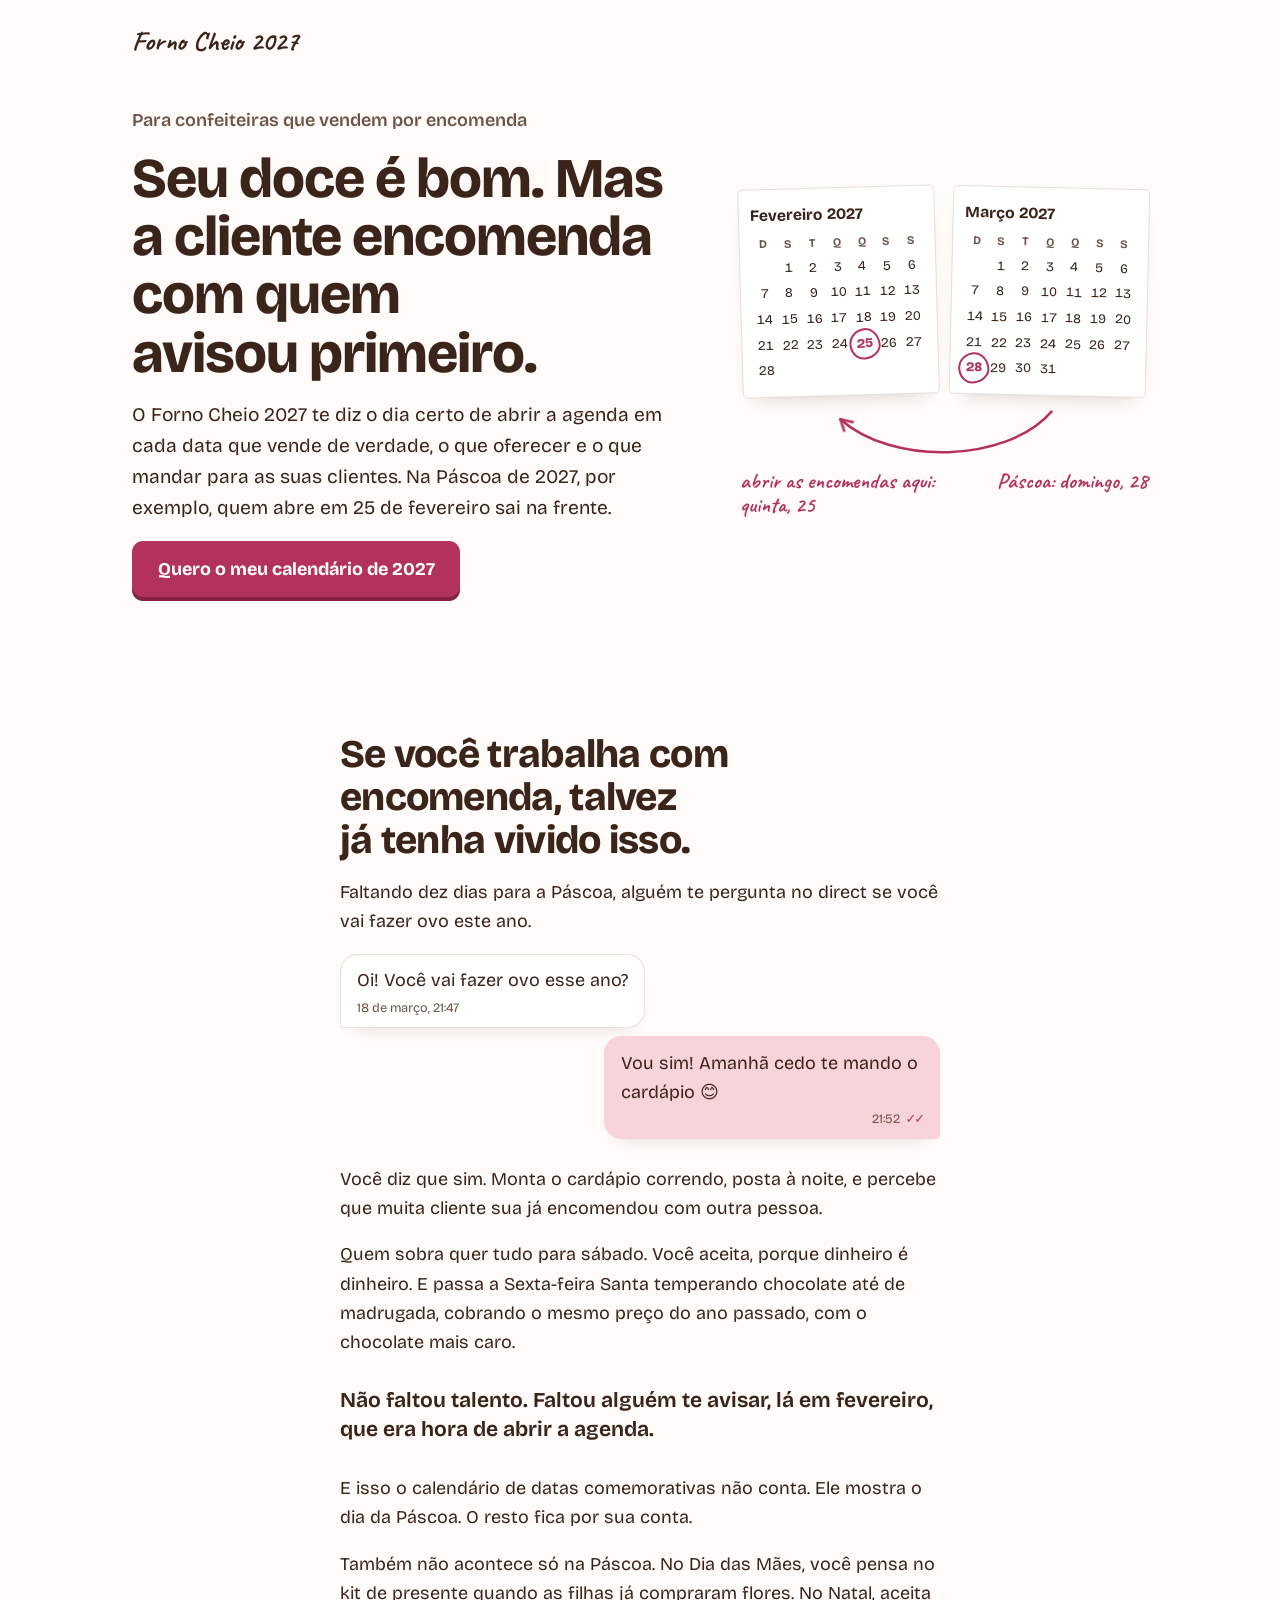
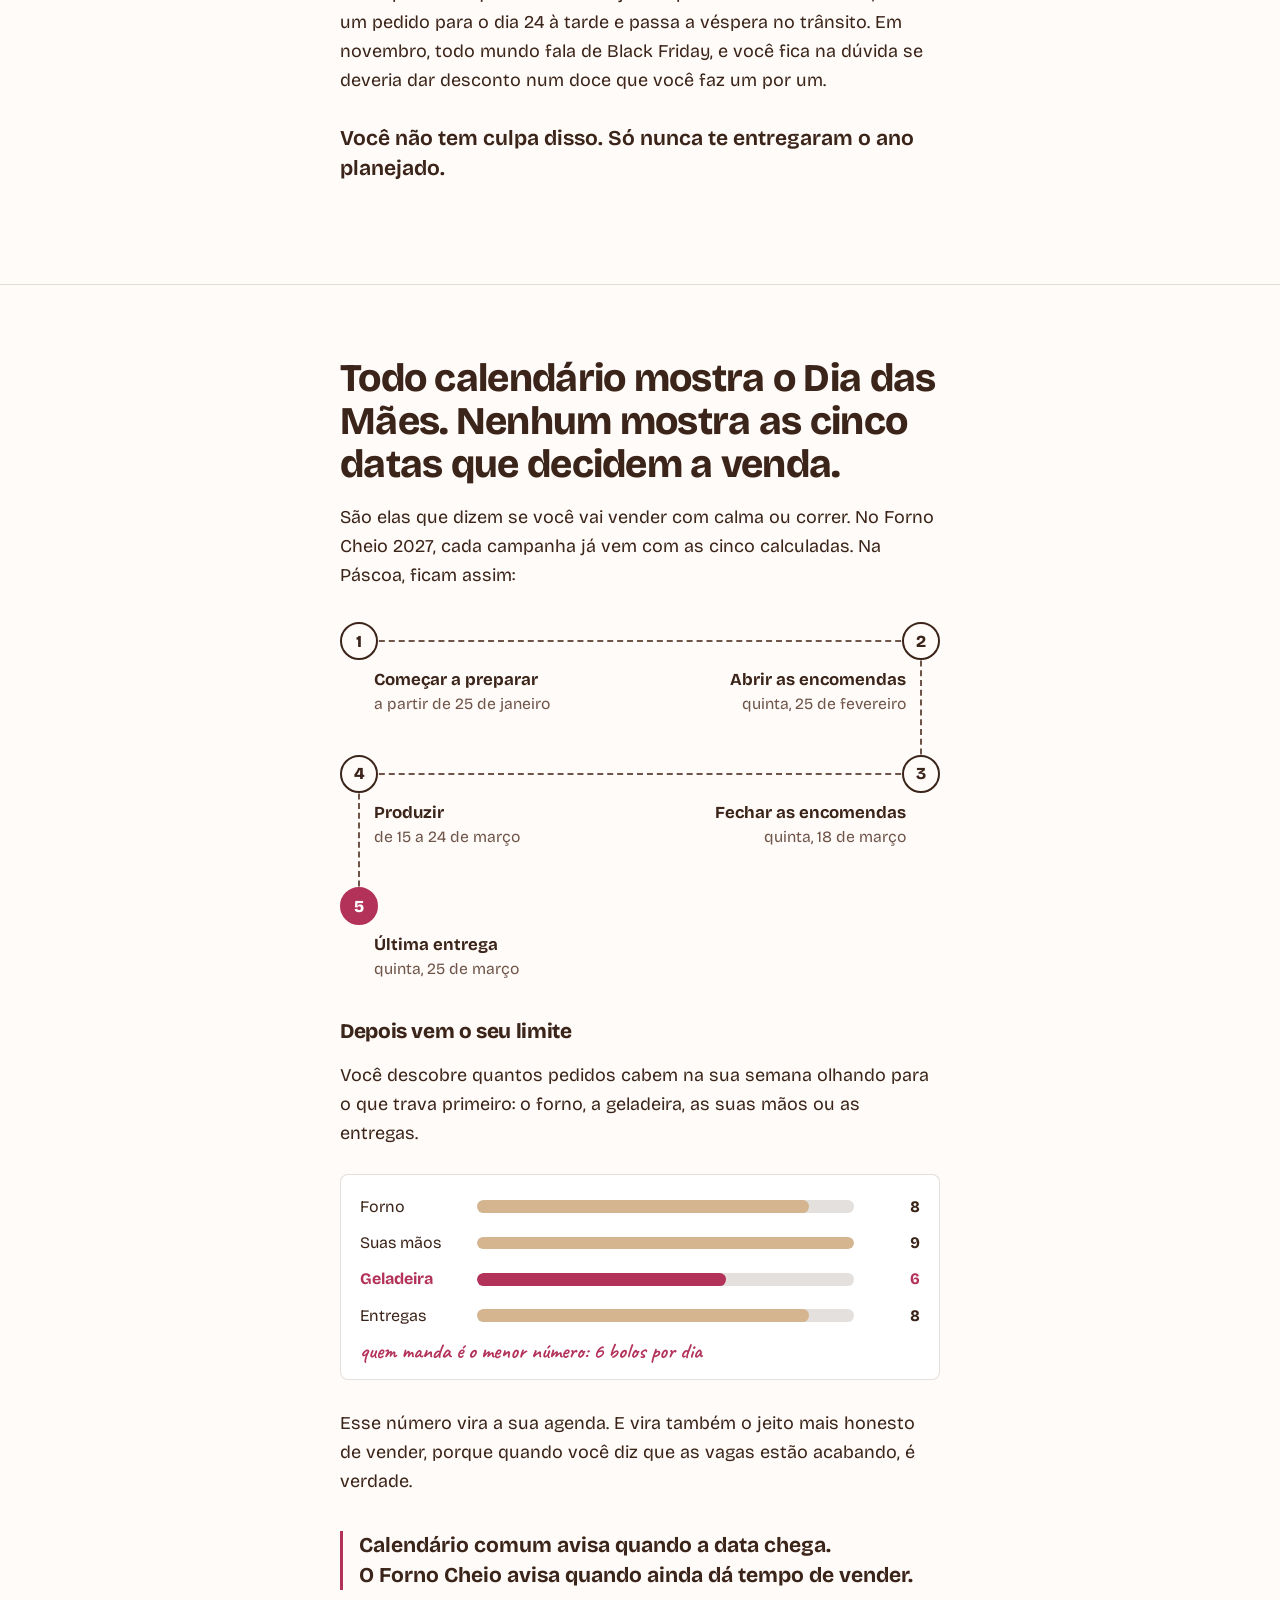
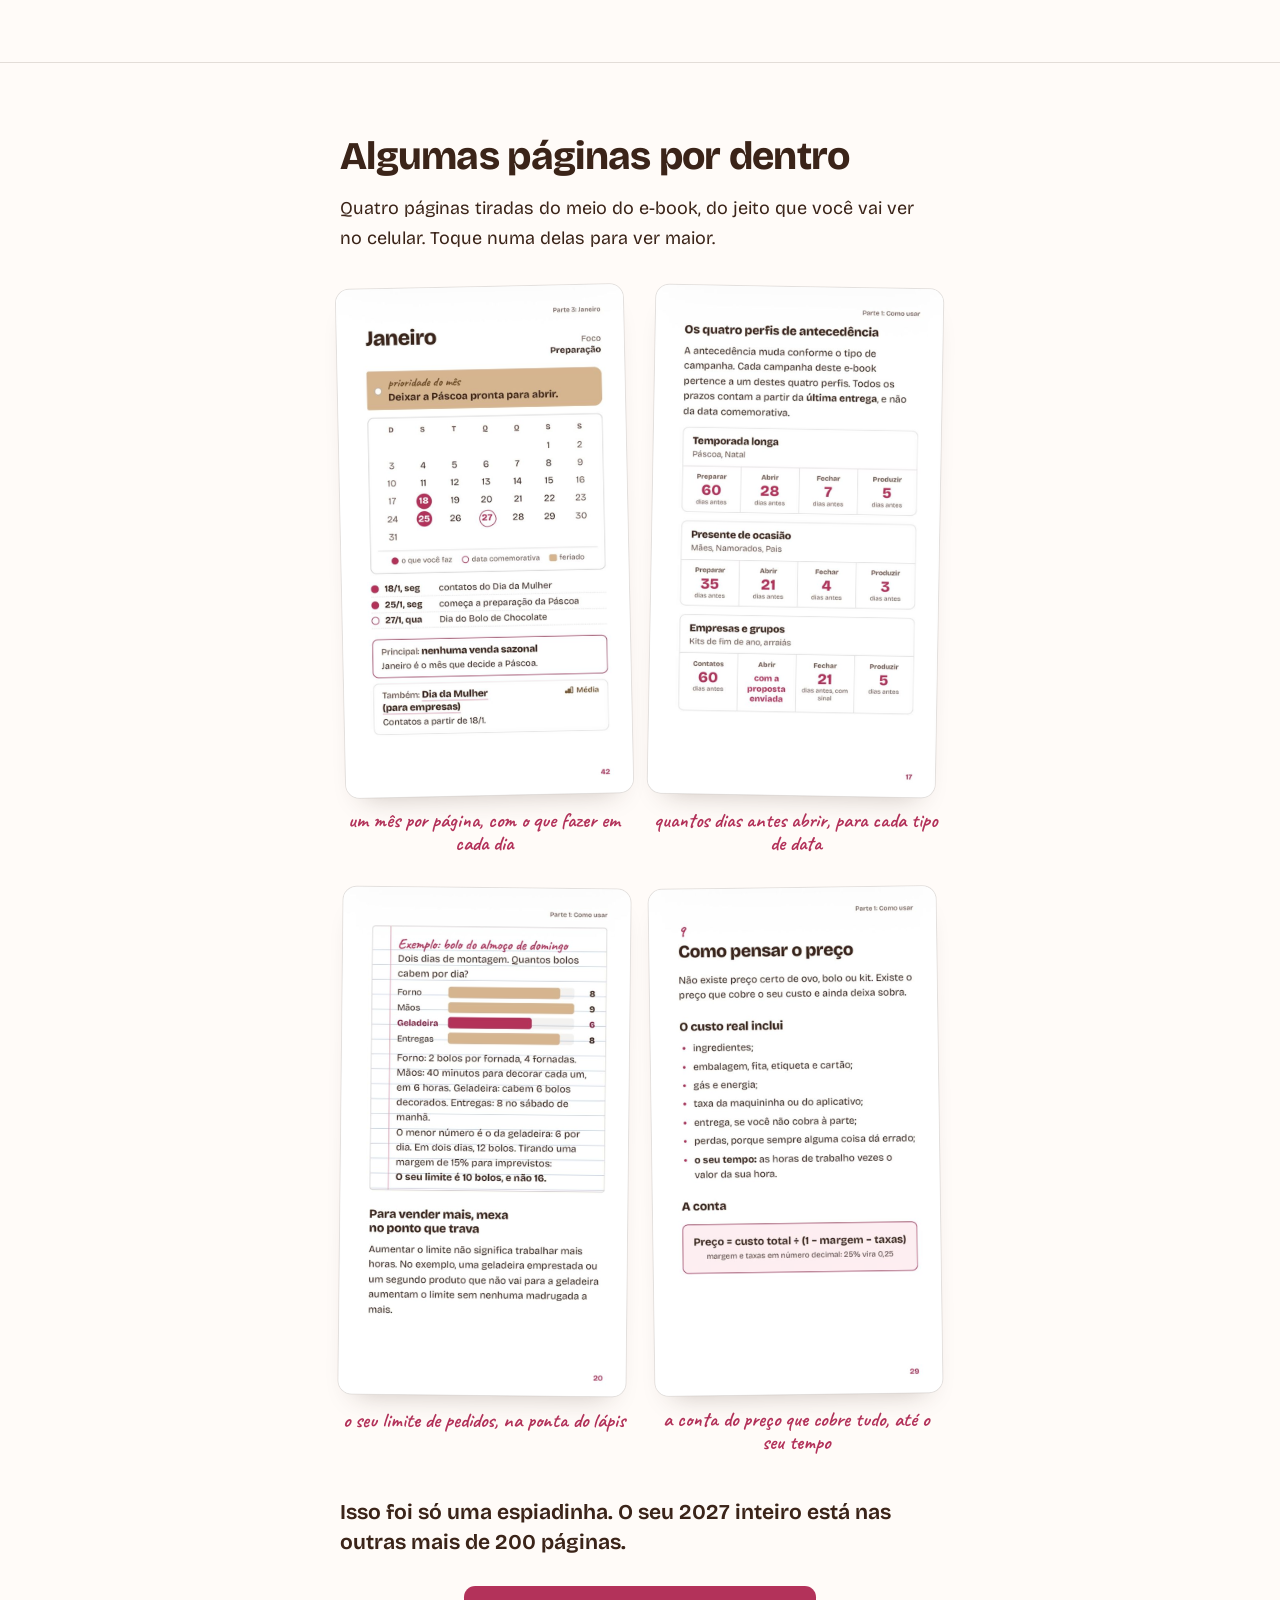
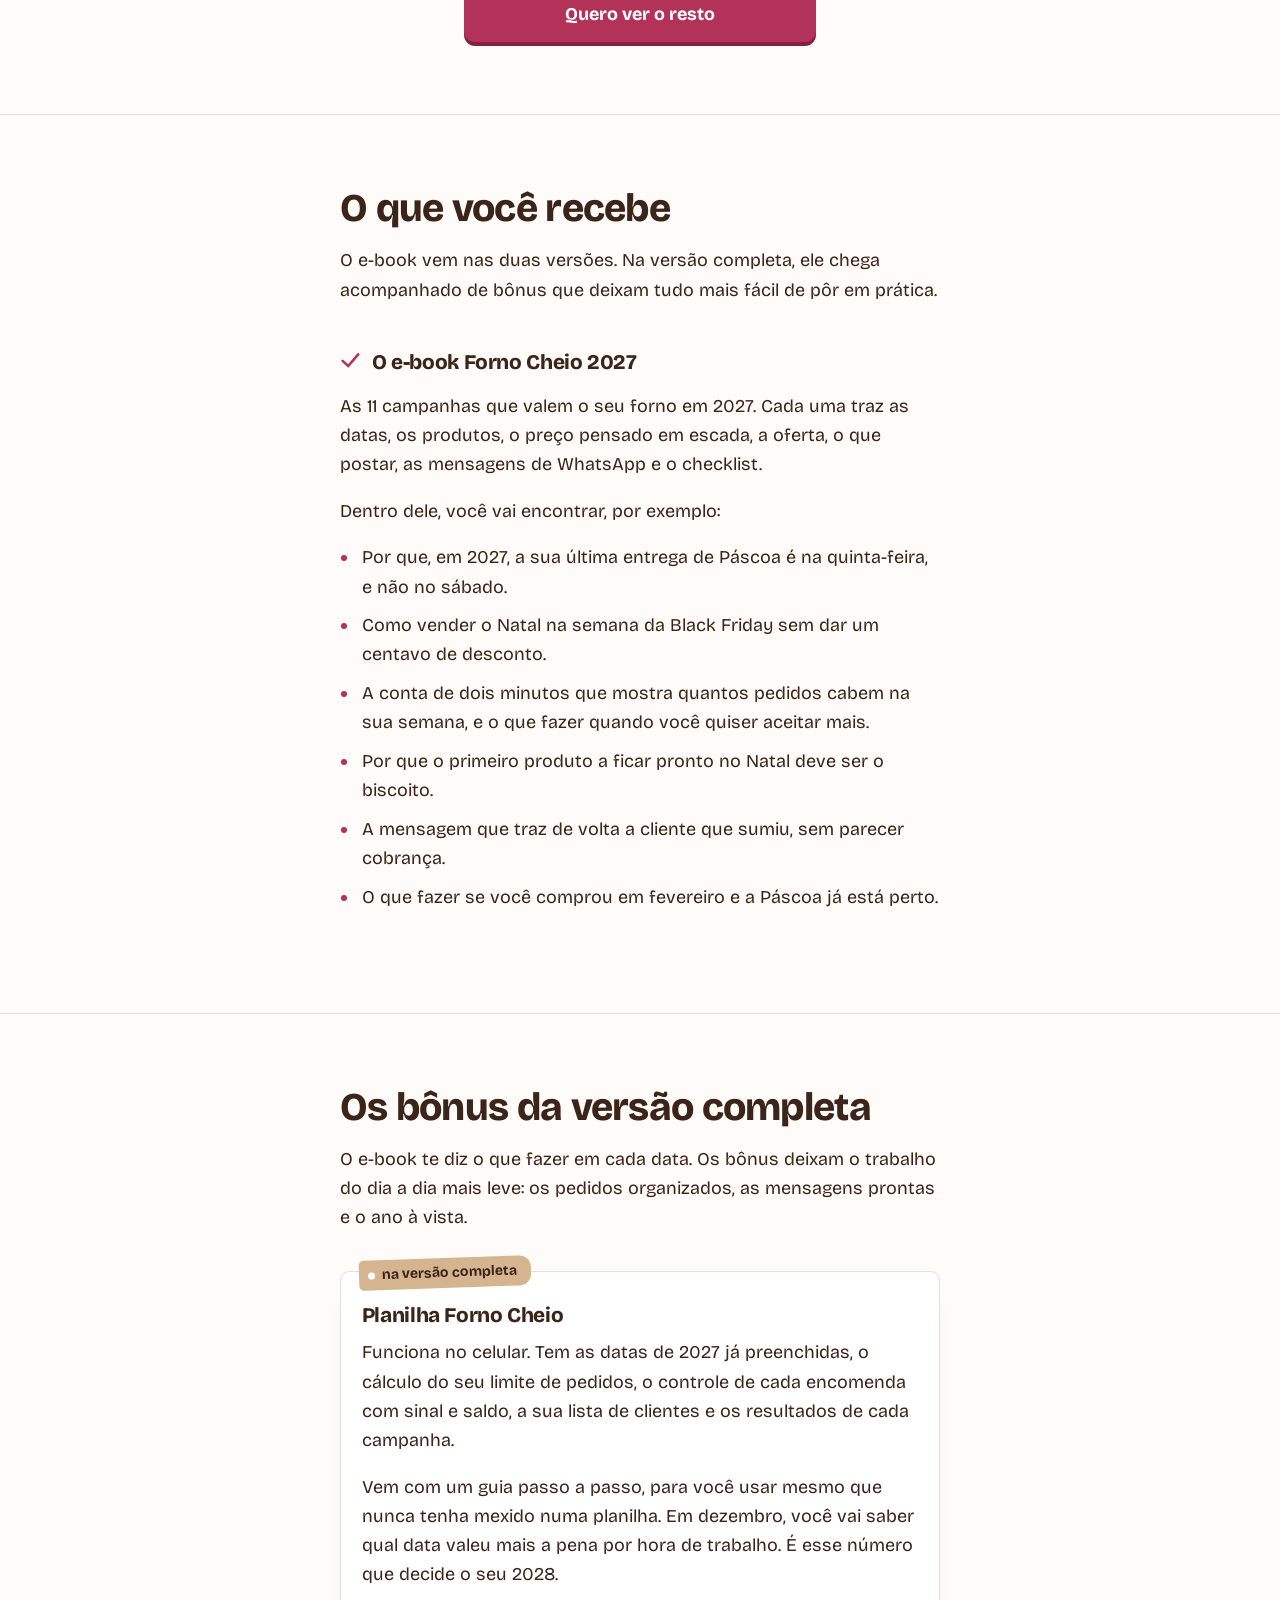
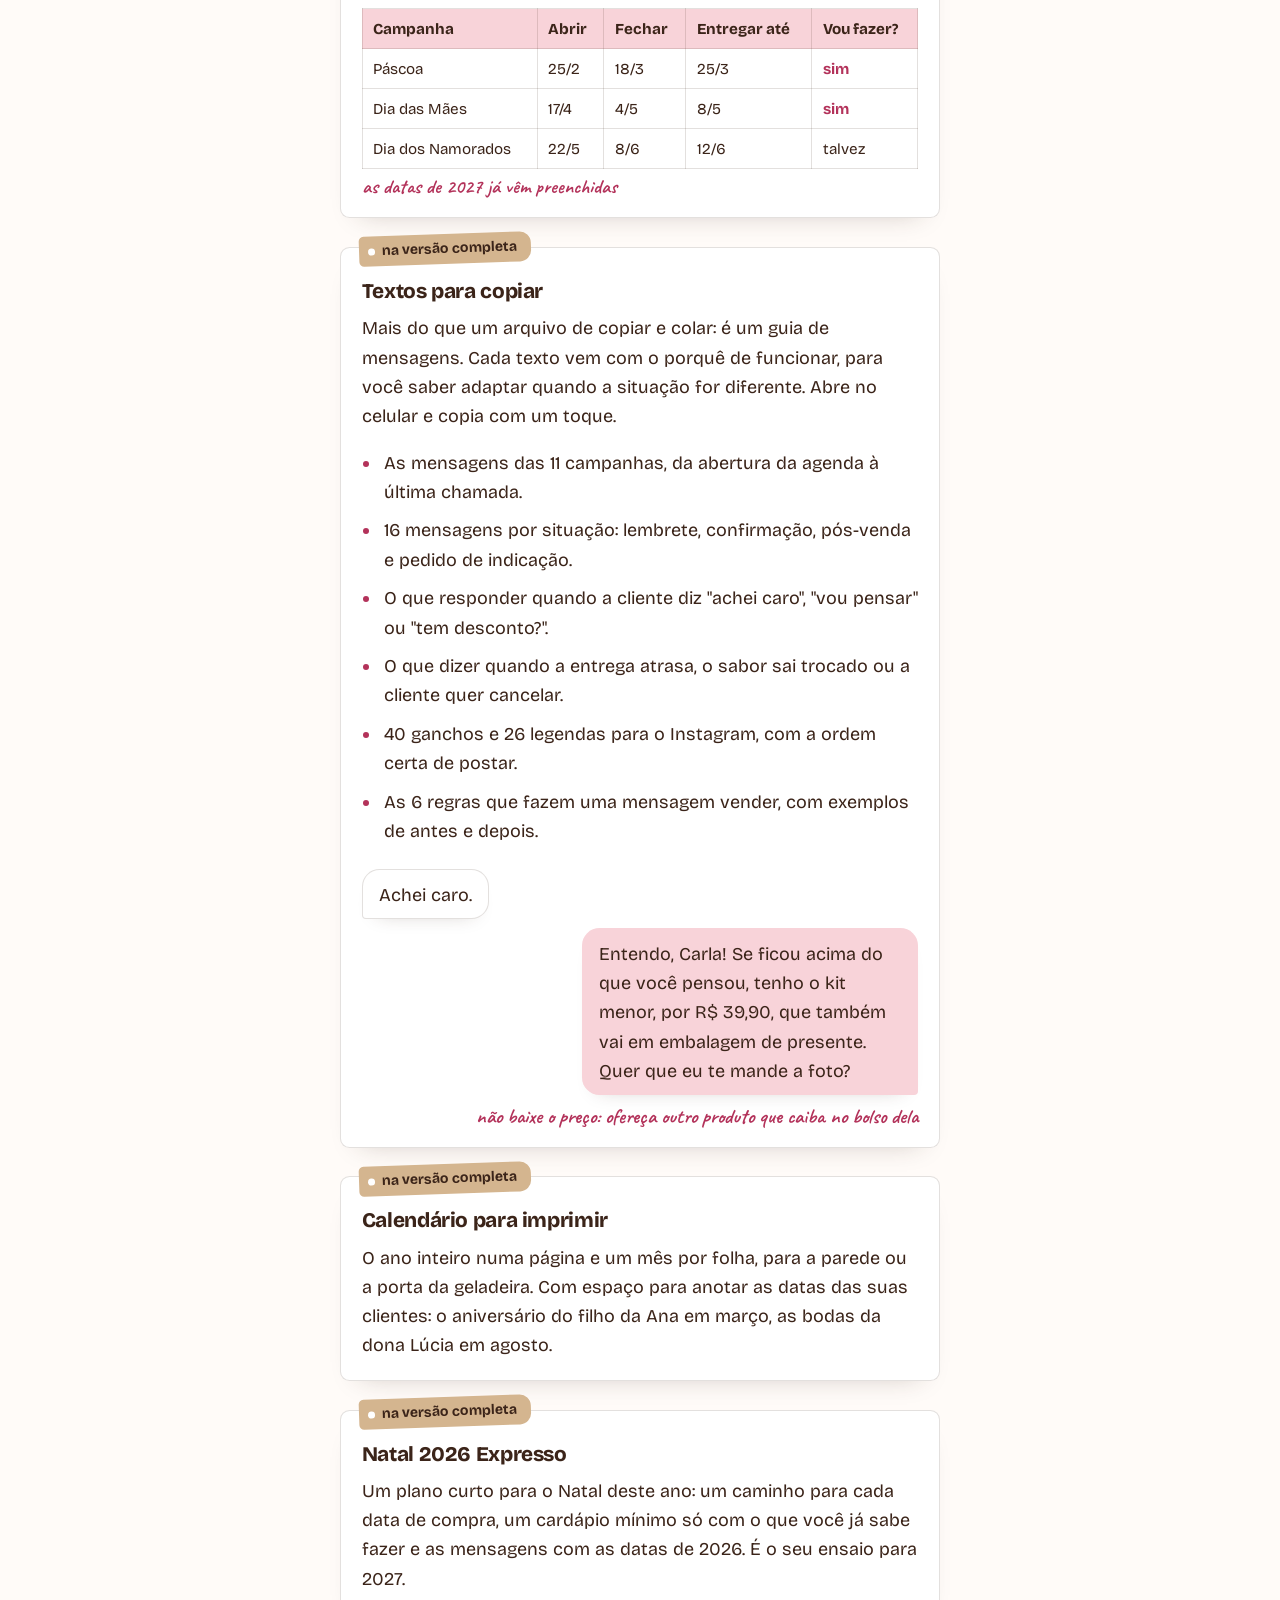
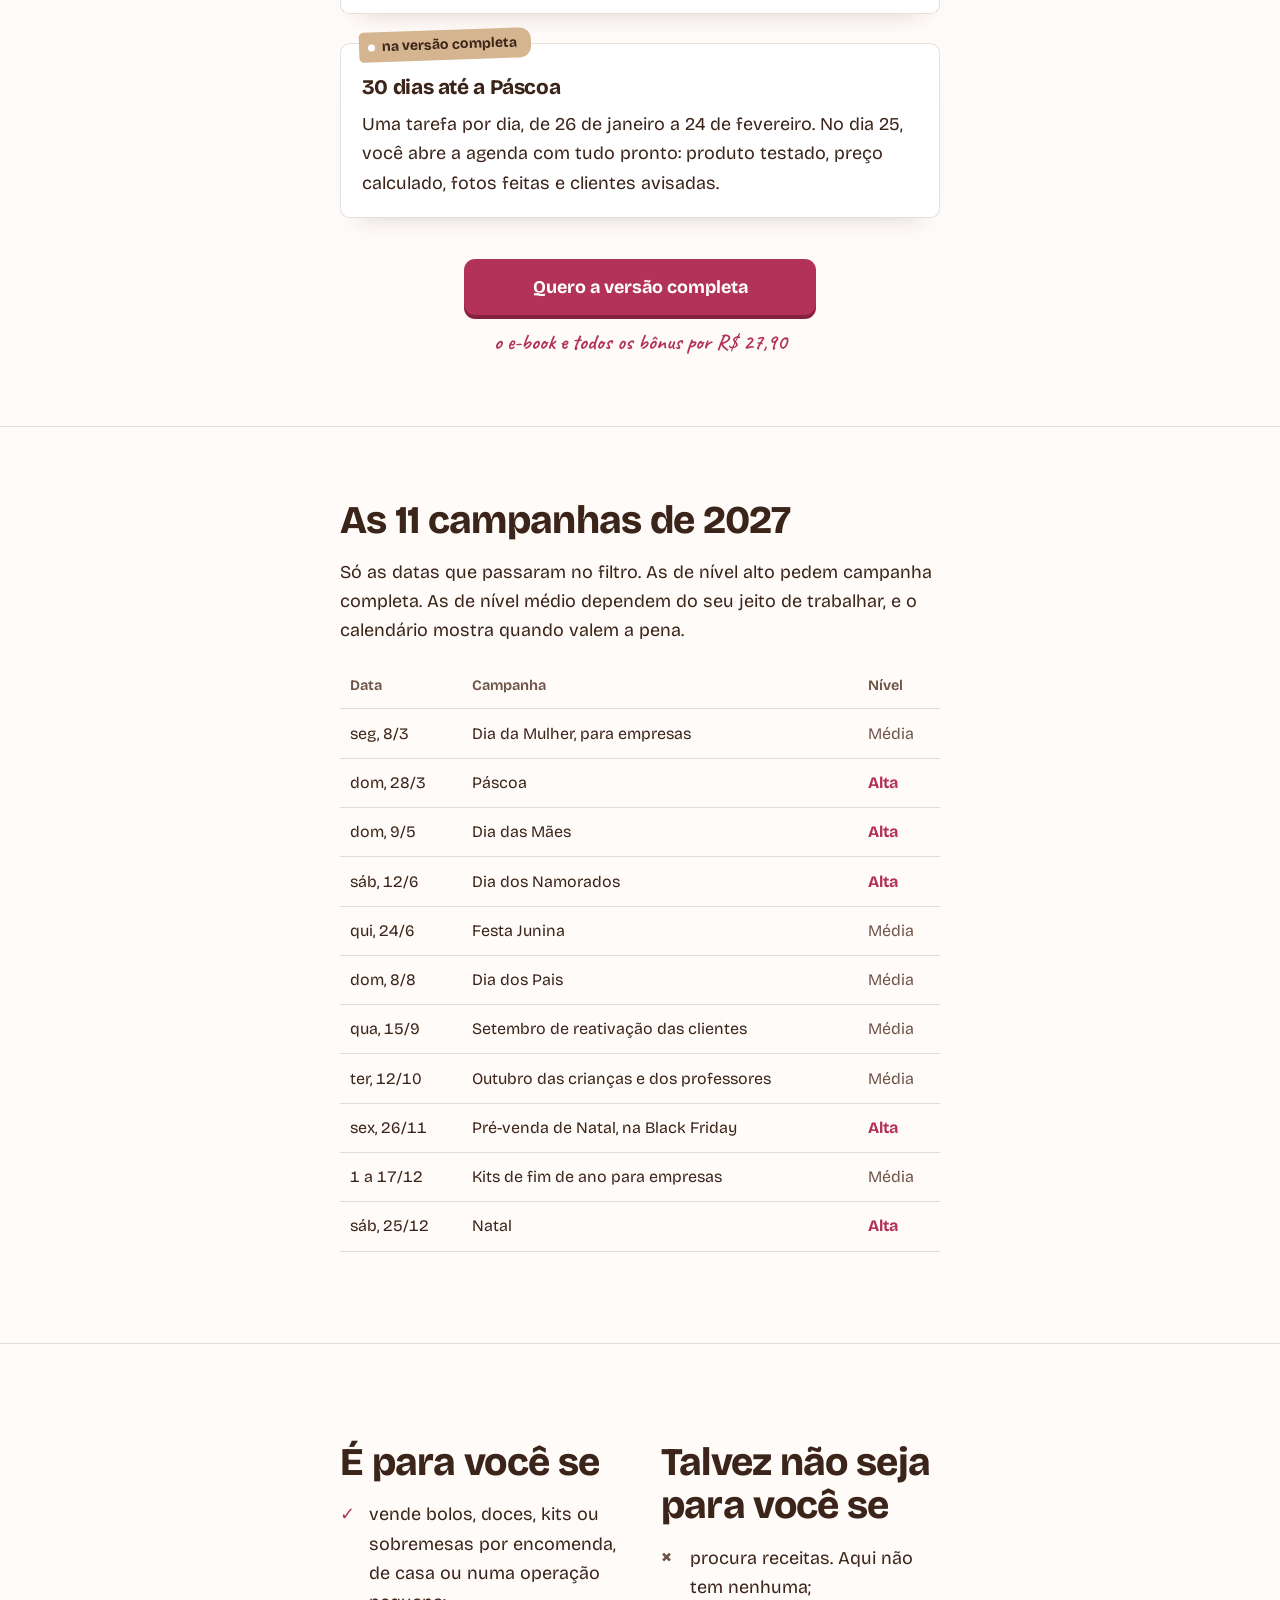
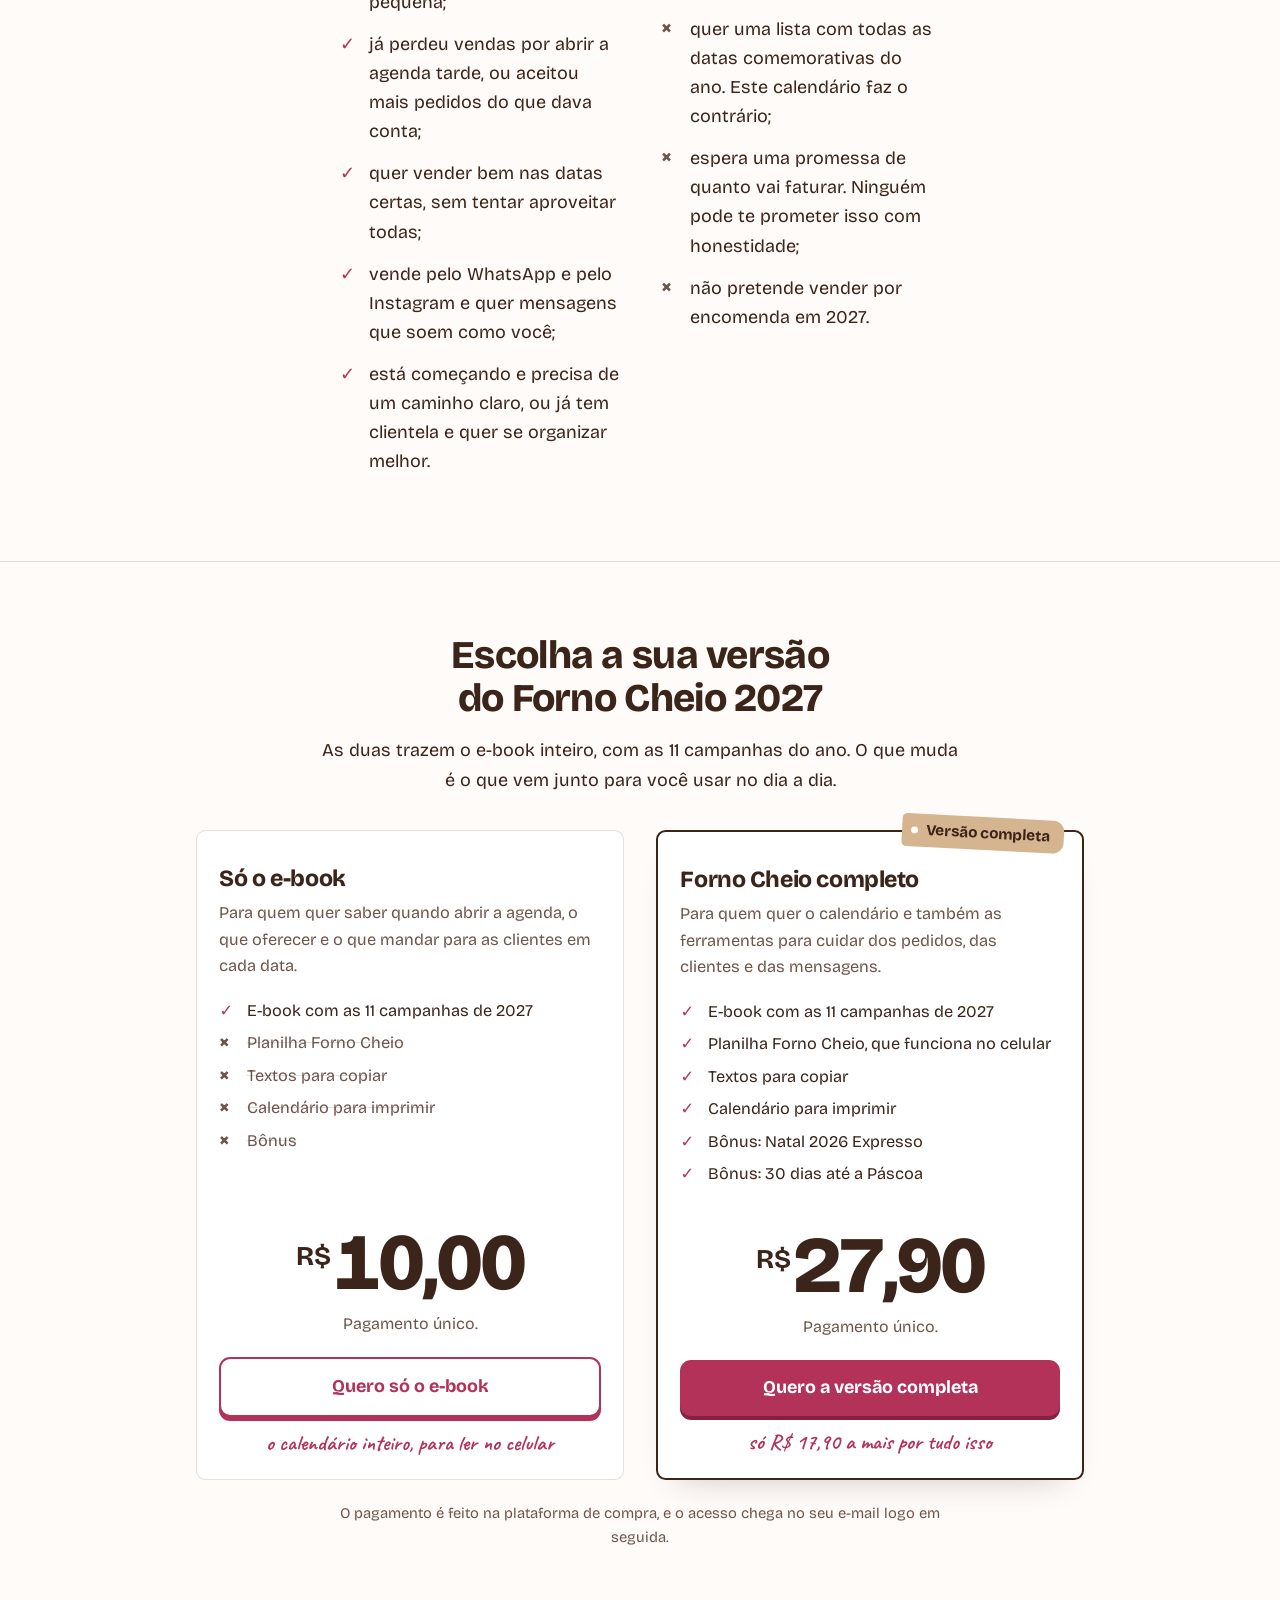
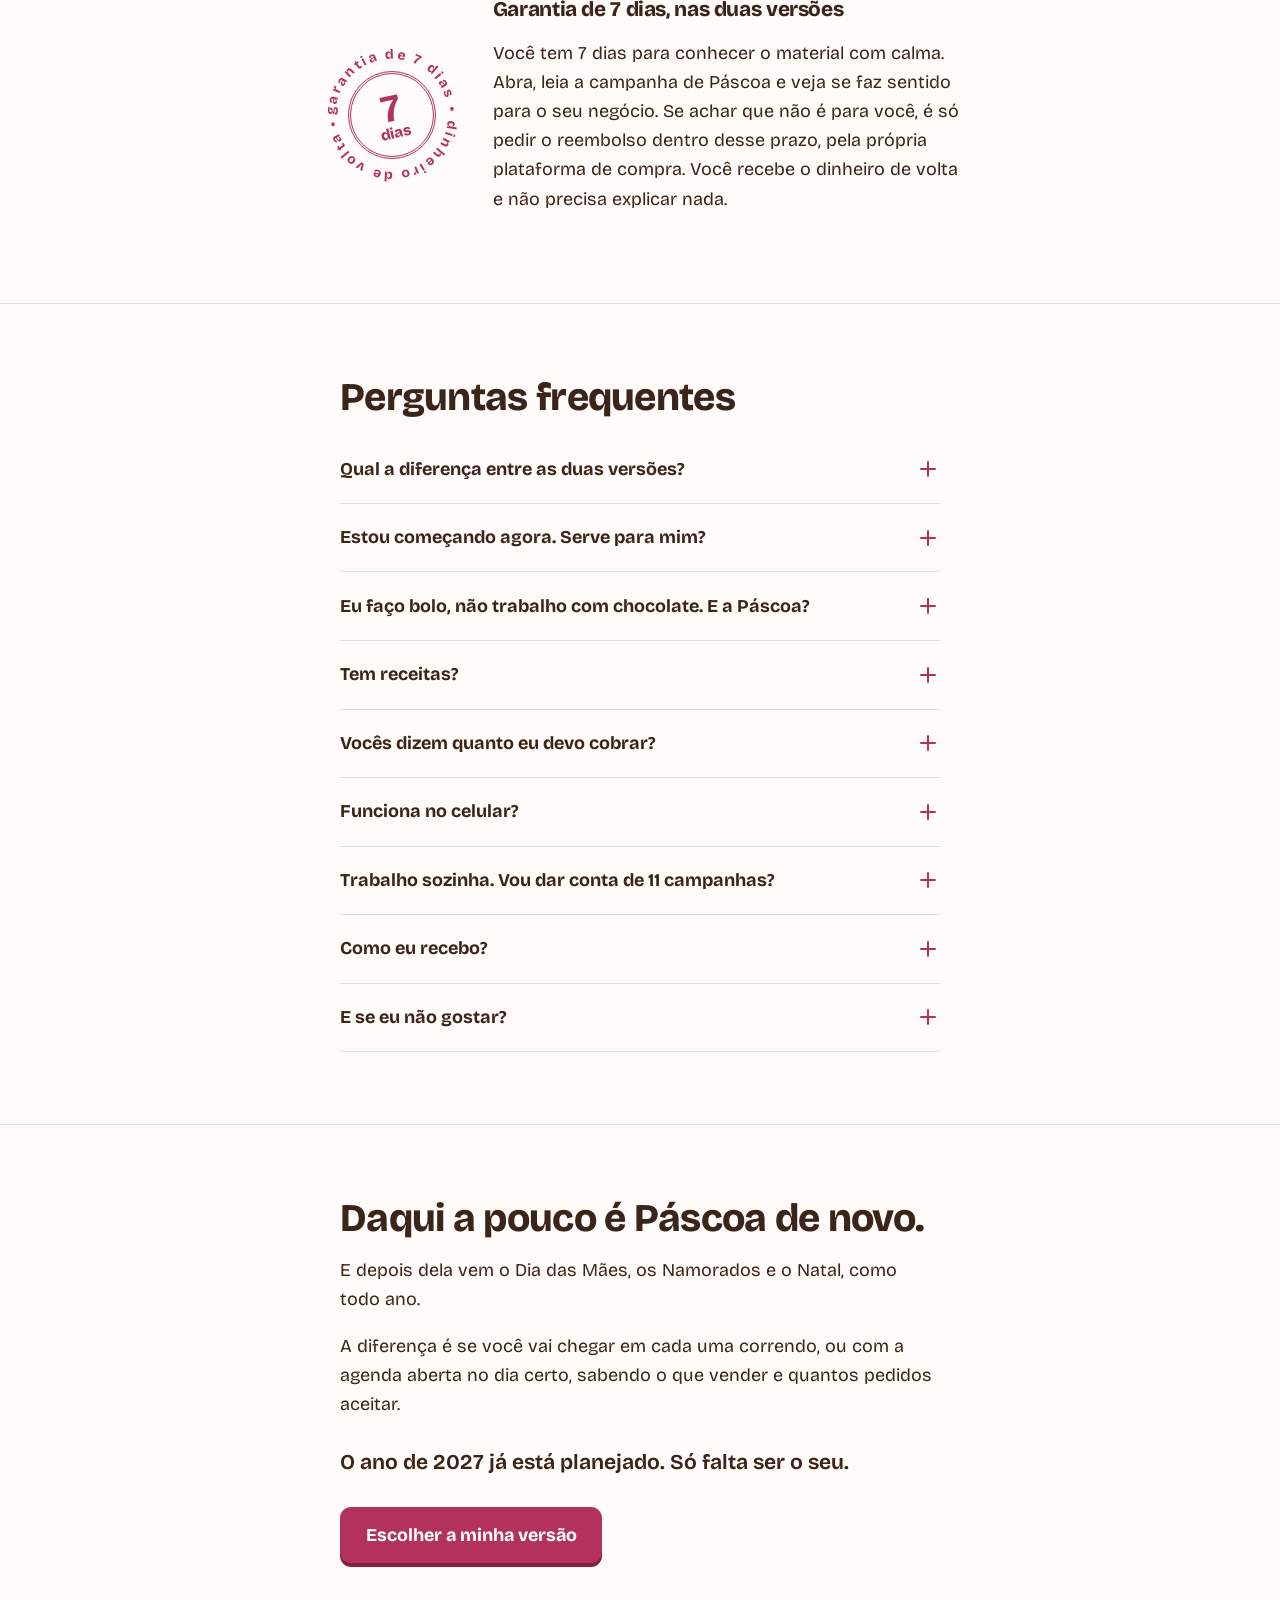
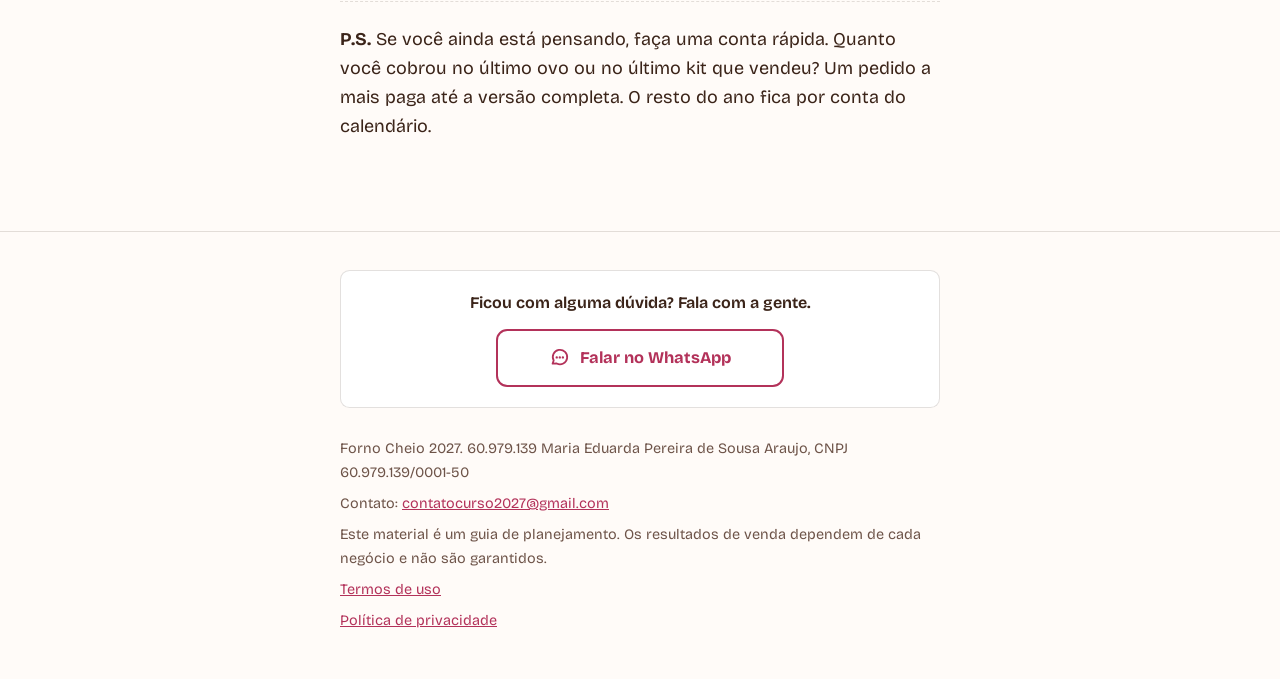
==== index.html @ ff905648 "Add files via upload" ====
<!doctype html>
<html lang="pt-BR" data-periodo="2026">
<head>
<meta charset="utf-8">
<meta name="viewport" content="width=device-width, initial-scale=1, viewport-fit=cover">
<title>Forno Cheio 2027 | O calendário de encomendas da confeiteira</title>
<meta name="description" content="As datas que realmente trazem pedidos em 2027, com o dia de abrir a agenda, o que oferecer e as mensagens prontas para mandar às suas clientes. A partir de R$ 10.">
<meta property="og:title" content="Forno Cheio 2027 | O calendário de encomendas da confeiteira">
<meta property="og:description" content="Em 2027, a Páscoa cai em 28 de março. Suas encomendas precisam abrir em fevereiro.">
<meta name="theme-color" content="#FFFBF8">
<link rel="preconnect" href="https://fonts.googleapis.com">
<link rel="preconnect" href="https://fonts.gstatic.com" crossorigin>
<link href="https://fonts.googleapis.com/css2?family=Bricolage+Grotesque:opsz,wght@12..96,400..800&family=Caveat:wght@500..700&display=swap" rel="stylesheet">
<link rel="stylesheet" href="style.css">
<!--
  PIXEL DA META
  Cole aqui o código base do seu Pixel, logo antes de </head>.
  A página já dispara o evento InitiateCheckout (com a versão e o valor)
  quando alguém clica em "Quero só o e-book" ou "Quero a versão completa".
-->
<script src="script.js" defer></script>
</head>
<body>

<header class="topo" id="topo">
  <div class="largo">
    <p class="marca">Forno Cheio 2027</p>
    <div class="heroi">
      <div>
        <p class="pre">Para confeiteiras que vendem por encomenda</p>
        <h1>Seu doce é bom. Mas a cliente encomenda com quem avisou primeiro.</h1>
        <p class="sub">O Forno Cheio 2027 te diz o dia certo de abrir a agenda em cada data que vende de verdade, o que oferecer e o que mandar para as suas clientes. Na Páscoa de 2027, por exemplo, quem abre em 25 de fevereiro sai na frente.</p>
        <a class="botao" href="#oferta">Quero o meu calendário de 2027</a>
      </div>
      <figure class="calendarios" role="img" aria-label="Calendários de fevereiro e março de 2027. O dia 28 de março, Páscoa, está circulado, com uma seta voltando até 25 de fevereiro, o dia de abrir as encomendas.">
        <div class="cal-par">
<div class="cal" style="--rot:-1.6deg" aria-hidden="true"><p class="cal-mes">Fevereiro 2027</p><div class="cal-grade"><span class="c-h">D</span><span class="c-h">S</span><span class="c-h">T</span><span class="c-h">Q</span><span class="c-h">Q</span><span class="c-h">S</span><span class="c-h">S</span><span></span><span>1</span><span>2</span><span>3</span><span>4</span><span>5</span><span>6</span><span>7</span><span>8</span><span>9</span><span>10</span><span>11</span><span>12</span><span>13</span><span>14</span><span>15</span><span>16</span><span>17</span><span>18</span><span>19</span><span>20</span><span>21</span><span>22</span><span>23</span><span>24</span><span class="c-marca">25</span><span>26</span><span>27</span><span>28</span></div></div>
<div class="cal" style="--rot:1.3deg" aria-hidden="true"><p class="cal-mes">Março 2027</p><div class="cal-grade"><span class="c-h">D</span><span class="c-h">S</span><span class="c-h">T</span><span class="c-h">Q</span><span class="c-h">Q</span><span class="c-h">S</span><span class="c-h">S</span><span></span><span>1</span><span>2</span><span>3</span><span>4</span><span>5</span><span>6</span><span>7</span><span>8</span><span>9</span><span>10</span><span>11</span><span>12</span><span>13</span><span>14</span><span>15</span><span>16</span><span>17</span><span>18</span><span>19</span><span>20</span><span>21</span><span>22</span><span>23</span><span>24</span><span>25</span><span>26</span><span>27</span><span class="c-marca">28</span><span>29</span><span>30</span><span>31</span></div></div>
        </div>
        <svg class="seta" viewBox="0 0 300 70" aria-hidden="true">
          <path class="traco" d="M 262 10 C 215 64, 95 66, 42 18"/>
          <path class="ponta" d="M 46 30 L 42 18 L 55 21"/>
        </svg>
        <div class="cal-notas mao" aria-hidden="true">
          <p>abrir as encomendas aqui: quinta, 25</p>
          <p>Páscoa: domingo, 28</p>
        </div>
      </figure>
    </div>
  </div>
</header>

<main>

<section class="bloco">
  <div class="coluna">
    <h2>Se você trabalha com encomenda, talvez já tenha vivido isso.</h2>
    <p>Faltando dez dias para a Páscoa, alguém te pergunta no direct se você vai fazer ovo este ano.</p>
    <div class="chat" aria-hidden="true">
      <div class="msg msg-cliente">
        <p>Oi! Você vai fazer ovo esse ano?</p>
        <small>18 de março, 21:47</small>
      </div>
      <div class="msg msg-confeiteira">
        <p>Vou sim! Amanhã cedo te mando o cardápio 😊</p>
        <small>21:52 <span class="lido">✓✓</span></small>
      </div>
    </div>
    <p>Você diz que sim. Monta o cardápio correndo, posta à noite, e percebe que muita cliente sua já encomendou com outra pessoa.</p>
    <p>Quem sobra quer tudo para sábado. Você aceita, porque dinheiro é dinheiro. E passa a Sexta-feira Santa temperando chocolate até de madrugada, cobrando o mesmo preço do ano passado, com o chocolate mais caro.</p>
    <p class="destaque">Não faltou talento. Faltou alguém te avisar, lá em fevereiro, que era hora de abrir a agenda.</p>
    <p>E isso o calendário de datas comemorativas não conta. Ele mostra o dia da Páscoa. O resto fica por sua conta.</p>
    <p>Também não acontece só na Páscoa. No Dia das Mães, você pensa no kit de presente quando as filhas já compraram flores. No Natal, aceita um pedido para o dia 24 à tarde e passa a véspera no trânsito. Em novembro, todo mundo fala de Black Friday, e você fica na dúvida se deveria dar desconto num doce que você faz um por um.</p>

    <p class="destaque">Você não tem culpa disso. Só nunca te entregaram o ano planejado.</p>
  </div>
</section>

<section class="bloco">
  <div class="coluna">
    <h2>Todo calendário mostra o Dia das Mães. Nenhum mostra as cinco datas que decidem a venda.</h2>
    <p>São elas que dizem se você vai vender com calma ou correr. No Forno Cheio 2027, cada campanha já vem com as cinco calculadas. Na Páscoa, ficam assim:</p>
    <ol class="cobra">
      <li><span class="num" aria-hidden="true">1</span><strong>Começar a preparar</strong><span class="quando">a partir de 25 de janeiro</span></li>
      <li><span class="num" aria-hidden="true">2</span><strong>Abrir as encomendas</strong><span class="quando">quinta, 25 de fevereiro</span></li>
      <li><span class="num" aria-hidden="true">3</span><strong>Fechar as encomendas</strong><span class="quando">quinta, 18 de março</span></li>
      <li><span class="num" aria-hidden="true">4</span><strong>Produzir</strong><span class="quando">de 15 a 24 de março</span></li>
      <li><span class="num" aria-hidden="true">5</span><strong>Última entrega</strong><span class="quando">quinta, 25 de março</span></li>
    </ol>

    <h3>Depois vem o seu limite</h3>
    <p>Você descobre quantos pedidos cabem na sua semana olhando para o que trava primeiro: o forno, a geladeira, as suas mãos ou as entregas.</p>
    <figure class="limite" aria-label="Exemplo: forno, 8 bolos por dia. Suas mãos, 9. Geladeira, 6. Entregas, 8. O menor número, 6, é o limite.">
      <div class="limite-linha" aria-hidden="true"><span>Forno</span><span class="limite-barra"><i style="width:88%"></i></span><b>8</b></div>
      <div class="limite-linha" aria-hidden="true"><span>Suas mãos</span><span class="limite-barra"><i style="width:100%"></i></span><b>9</b></div>
      <div class="limite-linha manda" aria-hidden="true"><span>Geladeira</span><span class="limite-barra"><i style="width:66%"></i></span><b>6</b></div>
      <div class="limite-linha" aria-hidden="true"><span>Entregas</span><span class="limite-barra"><i style="width:88%"></i></span><b>8</b></div>
      <figcaption class="mao">quem manda é o menor número: 6 bolos por dia</figcaption>
    </figure>
    <p>Esse número vira a sua agenda. E vira também o jeito mais honesto de vender, porque quando você diz que as vagas estão acabando, é verdade.</p>

    <p class="frase-central"><span>Calendário comum avisa quando a data chega.</span> <span>O Forno Cheio avisa quando ainda dá tempo de vender.</span></p>
  </div>
</section>

<section class="bloco por-dentro" id="por-dentro">
  <div class="coluna">
    <h2>Algumas páginas por dentro</h2>
    <p>Quatro páginas tiradas do meio do e-book, do jeito que você vai ver no celular. Toque numa delas para ver maior.</p>
  </div>

  <div class="galeria-largura">
    <div class="galeria">
      <figure>
        <a class="js-ampliar" href="img/por-dentro-janeiro.jpg"><img src="img/por-dentro-janeiro.jpg" width="720" height="1276" loading="lazy" alt="Página de janeiro do e-book: a prioridade do mês, o calendário com os dias marcados e a lista do que fazer em cada data."></a>
        <figcaption class="mao">um mês por página, com o que fazer em cada dia</figcaption>
      </figure>
      <figure>
        <a class="js-ampliar" href="img/por-dentro-antecedencia.jpg"><img src="img/por-dentro-antecedencia.jpg" width="720" height="1276" loading="lazy" alt="Página Os quatro perfis de antecedência: quantos dias antes preparar, abrir, fechar e produzir em cada tipo de campanha."></a>
        <figcaption class="mao">quantos dias antes abrir, para cada tipo de data</figcaption>
      </figure>
      <figure>
        <a class="js-ampliar" href="img/por-dentro-limite.jpg"><img src="img/por-dentro-limite.jpg" width="720" height="1273" loading="lazy" alt="Página com o exemplo do bolo do almoço de domingo: forno, mãos, geladeira e entregas, e o cálculo do limite de pedidos."></a>
        <figcaption class="mao">o seu limite de pedidos, na ponta do lápis</figcaption>
      </figure>
      <figure>
        <a class="js-ampliar" href="img/por-dentro-preco.jpg"><img src="img/por-dentro-preco.jpg" width="720" height="1270" loading="lazy" alt="Página Como pensar o preço: o que entra no custo real e a conta do preço com margem e taxas."></a>
        <figcaption class="mao">a conta do preço que cobre tudo, até o seu tempo</figcaption>
      </figure>
    </div>
  </div>

  <div class="coluna por-dentro-fecho">
    <p class="destaque">Isso foi só uma espiadinha. O seu 2027 inteiro está nas outras mais de 200 páginas.</p>
    <a class="botao" href="#oferta">Quero ver o resto</a>
  </div>
</section>

<section class="bloco">
  <div class="coluna">
    <h2>O que você recebe</h2>
    <p>O e-book vem nas duas versões. Na versão completa, ele chega acompanhado de bônus que deixam tudo mais fácil de pôr em prática.</p>

    <div class="entrega">
      <h3><svg viewBox="0 0 24 24" aria-hidden="true"><path d="M3 12.5 L9.5 18.5 L21 5"/></svg>O e-book Forno Cheio 2027</h3>
      <p>As 11 campanhas que valem o seu forno em 2027. Cada uma traz as datas, os produtos, o preço pensado em escada, a oferta, o que postar, as mensagens de WhatsApp e o checklist.</p>
      <p>Dentro dele, você vai encontrar, por exemplo:</p>
      <ul class="descobertas">
        <li>Por que, em 2027, a sua última entrega de Páscoa é na quinta-feira, e não no sábado.</li>
        <li>Como vender o Natal na semana da Black Friday sem dar um centavo de desconto.</li>
        <li>A conta de dois minutos que mostra quantos pedidos cabem na sua semana, e o que fazer quando você quiser aceitar mais.</li>
        <li>Por que o primeiro produto a ficar pronto no Natal deve ser o biscoito.</li>
        <li>A mensagem que traz de volta a cliente que sumiu, sem parecer cobrança.</li>
        <li>O que fazer se você comprou em fevereiro e a Páscoa já está perto.</li>
      </ul>
    </div>

  </div>
</section>

<section class="bloco bonus" id="bonus">
  <div class="coluna">
    <div class="bonus-intro">
      <h2>Os bônus da versão completa</h2>
      <p>O e-book te diz o que fazer em cada data. Os bônus deixam o trabalho do dia a dia mais leve: os pedidos organizados, as mensagens prontas e o ano à vista.</p>
    </div>

    <div class="bonus-grade">

      <article class="presente presente-largo">
        <span class="selo-completo">na versão completa</span>
        <h3>Planilha Forno Cheio</h3>
        <div class="presente-duas">
          <div>
            <p>Funciona no celular. Tem as datas de 2027 já preenchidas, o cálculo do seu limite de pedidos, o controle de cada encomenda com sinal e saldo, a sua lista de clientes e os resultados de cada campanha.</p>
            <p>Vem com um guia passo a passo, para você usar mesmo que nunca tenha mexido numa planilha. Em dezembro, você vai saber qual data valeu mais a pena por hora de trabalho. É esse número que decide o seu 2028.</p>
          </div>
          <figure class="presente-tabela">
            <div class="rolagem">
              <table class="planilha" aria-label="Exemplo da aba Visão anual da planilha">
                <thead><tr><th>Campanha</th><th>Abrir</th><th>Fechar</th><th>Entregar até</th><th>Vou fazer?</th></tr></thead>
                <tbody>
                  <tr><td>Páscoa</td><td>25/2</td><td>18/3</td><td>25/3</td><td class="status-sim">sim</td></tr>
                  <tr><td>Dia das Mães</td><td>17/4</td><td>4/5</td><td>8/5</td><td class="status-sim">sim</td></tr>
                  <tr><td>Dia dos Namorados</td><td>22/5</td><td>8/6</td><td>12/6</td><td>talvez</td></tr>
                </tbody>
              </table>
            </div>
            <figcaption class="mao">as datas de 2027 já vêm preenchidas</figcaption>
          </figure>
        </div>
      </article>

      <article class="presente">
        <span class="selo-completo">na versão completa</span>
        <h3>Textos para copiar</h3>
        <p>Mais do que um arquivo de copiar e colar: é um guia de mensagens. Cada texto vem com o porquê de funcionar, para você saber adaptar quando a situação for diferente. Abre no celular e copia com um toque.</p>
        <ul class="descobertas">
          <li>As mensagens das 11 campanhas, da abertura da agenda à última chamada.</li>
          <li>16 mensagens por situação: lembrete, confirmação, pós-venda e pedido de indicação.</li>
          <li>O que responder quando a cliente diz "achei caro", "vou pensar" ou "tem desconto?".</li>
          <li>O que dizer quando a entrega atrasa, o sabor sai trocado ou a cliente quer cancelar.</li>
          <li>40 ganchos e 26 legendas para o Instagram, com a ordem certa de postar.</li>
          <li>As 6 regras que fazem uma mensagem vender, com exemplos de antes e depois.</li>
        </ul>
        <div class="chat chat-exemplo" aria-label="Exemplo do guia. A cliente diz: achei caro. Resposta: Entendo, Carla! Se ficou acima do que você pensou, tenho o kit menor, por R$ 39,90, que também vai em embalagem de presente. Quer que eu te mande a foto?">
          <div class="msg msg-cliente" aria-hidden="true"><p>Achei caro.</p></div>
          <div class="msg msg-confeiteira" aria-hidden="true"><p>Entendo, Carla! Se ficou acima do que você pensou, tenho o kit menor, por R$&nbsp;39,90, que também vai em embalagem de presente. Quer que eu te mande a foto?</p></div>
        </div>
        <p class="exemplo-nota mao">não baixe o preço: ofereça outro produto que caiba no bolso dela</p>
      </article>

      <article class="presente">
        <span class="selo-completo">na versão completa</span>
        <h3>Calendário para imprimir</h3>
        <p>O ano inteiro numa página e um mês por folha, para a parede ou a porta da geladeira. Com espaço para anotar as datas das suas clientes: o aniversário do filho da Ana em março, as bodas da dona Lúcia em agosto.</p>
      </article>

      <article class="presente so-2026">
        <span class="selo-completo">na versão completa</span>
        <h3>Natal 2026 Expresso</h3>
        <p>Um plano curto para o Natal deste ano: um caminho para cada data de compra, um cardápio mínimo só com o que você já sabe fazer e as mensagens com as datas de 2026. É o seu ensaio para 2027.</p>
      </article>

      <article class="presente">
        <span class="selo-completo">na versão completa</span>
        <h3>30 dias até a Páscoa</h3>
        <p>Uma tarefa por dia, de 26 de janeiro a 24 de fevereiro. No dia 25, você abre a agenda com tudo pronto: produto testado, preço calculado, fotos feitas e clientes avisadas.</p>
      </article>

    </div>

    <div class="bonus-chamada">
      <a class="botao js-checkout" data-plano="completo" href="#oferta">Quero a versão completa</a>
      <p class="mao">o e-book e todos os bônus por R$&nbsp;27,90</p>
    </div>
  </div>
</section>

<section class="bloco">
  <div class="coluna">
    <h2>As 11 campanhas de 2027</h2>
    <p>Só as datas que passaram no filtro. As de nível alto pedem campanha completa. As de nível médio dependem do seu jeito de trabalhar, e o calendário mostra quando valem a pena.</p>
    <div class="rolagem">
      <table class="campanhas">
        <thead><tr><th>Data</th><th>Campanha</th><th>Nível</th></tr></thead>
        <tbody>
          <tr><td>seg, 8/3</td><td>Dia da Mulher, para empresas</td><td class="nivel-media">Média</td></tr>
          <tr><td>dom, 28/3</td><td>Páscoa</td><td class="nivel-alta">Alta</td></tr>
          <tr><td>dom, 9/5</td><td>Dia das Mães</td><td class="nivel-alta">Alta</td></tr>
          <tr><td>sáb, 12/6</td><td>Dia dos Namorados</td><td class="nivel-alta">Alta</td></tr>
          <tr><td>qui, 24/6</td><td>Festa Junina</td><td class="nivel-media">Média</td></tr>
          <tr><td>dom, 8/8</td><td>Dia dos Pais</td><td class="nivel-media">Média</td></tr>
          <tr><td>qua, 15/9</td><td>Setembro de reativação das clientes</td><td class="nivel-media">Média</td></tr>
          <tr><td>ter, 12/10</td><td>Outubro das crianças e dos professores</td><td class="nivel-media">Média</td></tr>
          <tr><td>sex, 26/11</td><td>Pré-venda de Natal, na Black Friday</td><td class="nivel-alta">Alta</td></tr>
          <tr><td>1 a 17/12</td><td>Kits de fim de ano para empresas</td><td class="nivel-media">Média</td></tr>
          <tr><td>sáb, 25/12</td><td>Natal</td><td class="nivel-alta">Alta</td></tr>
        </tbody>
      </table>
    </div>
  </div>
</section>

<section class="bloco depoimentos" id="depoimentos" hidden>
  <div class="coluna">
    <h2>O que as confeiteiras estão dizendo</h2>
    <div class="depos" id="lista-depoimentos"></div>
  </div>
</section>

<section class="bloco">
  <div class="coluna">
    <div class="duas">
      <div>
        <h2>É para você se</h2>
        <ul class="lista-sim">
          <li>vende bolos, doces, kits ou sobremesas por encomenda, de casa ou numa operação pequena;</li>
          <li>já perdeu vendas por abrir a agenda tarde, ou aceitou mais pedidos do que dava conta;</li>
          <li>quer vender bem nas datas certas, sem tentar aproveitar todas;</li>
          <li>vende pelo WhatsApp e pelo Instagram e quer mensagens que soem como você;</li>
          <li>está começando e precisa de um caminho claro, ou já tem clientela e quer se organizar melhor.</li>
        </ul>
      </div>
      <div>
        <h2>Talvez não seja para você se</h2>
        <ul class="lista-nao">
          <li>procura receitas. Aqui não tem nenhuma;</li>
          <li>quer uma lista com todas as datas comemorativas do ano. Este calendário faz o contrário;</li>
          <li>espera uma promessa de quanto vai faturar. Ninguém pode te prometer isso com honestidade;</li>
          <li>não pretende vender por encomenda em 2027.</li>
        </ul>
      </div>
    </div>
  </div>
</section>

<section class="bloco" id="oferta">
  <div class="oferta-largura oferta-intro">
    <h2>Escolha a sua versão do Forno Cheio 2027</h2>
    <p>As duas trazem o e-book inteiro, com as 11 campanhas do ano. O que muda é o que vem junto para você usar no dia a dia.</p>
  </div>

  <div class="oferta-largura">
    <div class="planos">

      <article class="plano plano-ebook" aria-labelledby="titulo-ebook">
        <h3 id="titulo-ebook">Só o e-book</h3>
        <p class="plano-desc">Para quem quer saber quando abrir a agenda, o que oferecer e o que mandar para as clientes em cada data.</p>
        <ul class="plano-itens">
          <li class="tem">E-book com as 11 campanhas de 2027</li>
          <li class="nao-tem"><span class="sr-only">Não inclui: </span>Planilha Forno Cheio</li>
          <li class="nao-tem"><span class="sr-only">Não inclui: </span>Textos para copiar</li>
          <li class="nao-tem"><span class="sr-only">Não inclui: </span>Calendário para imprimir</li>
          <li class="nao-tem"><span class="sr-only">Não inclui: </span>Bônus</li>
        </ul>
        <div class="plano-rodape">
          <p class="preco"><small>R$</small>10,00</p>
          <p class="preco-nota">Pagamento único.</p>
          <a class="botao botao-contorno js-checkout" data-plano="ebook" href="#oferta">Quero só o e-book</a>
          <p class="plano-nota mao">o calendário inteiro, para ler no celular</p>
        </div>
      </article>

      <article class="plano plano-completo" aria-labelledby="titulo-completo">
        <span class="plano-tag" aria-hidden="true">Versão completa</span>
        <h3 id="titulo-completo">Forno Cheio completo</h3>
        <p class="plano-desc">Para quem quer o calendário e também as ferramentas para cuidar dos pedidos, das clientes e das mensagens.</p>
        <ul class="plano-itens">
          <li class="tem">E-book com as 11 campanhas de 2027</li>
          <li class="tem">Planilha Forno Cheio, que funciona no celular</li>
          <li class="tem">Textos para copiar</li>
          <li class="tem">Calendário para imprimir</li>
          <li class="tem so-2026">Bônus: Natal 2026 Expresso</li>
          <li class="tem">Bônus: 30 dias até a Páscoa</li>
        </ul>
        <div class="plano-rodape">
          <p class="preco"><small>R$</small>27,90</p>
          <p class="preco-nota">Pagamento único.</p>
          <a class="botao js-checkout" data-plano="completo" href="#oferta">Quero a versão completa</a>
          <p class="plano-nota mao">só R$ 17,90 a mais por tudo isso</p>
        </div>
      </article>

    </div>
  </div>

  <div class="oferta-largura">
    <p class="miudo">O pagamento é feito na plataforma de compra, e o acesso chega no seu e-mail logo em seguida.</p>

    <div class="garantia">
      <div class="carimbo" aria-hidden="true">
        <svg class="carimbo-anel" viewBox="0 0 120 120">
          <defs><path id="anel" d="M60,60 m-47,0 a47,47 0 1,1 94,0 a47,47 0 1,1 -94,0"/></defs>
          <text><textPath href="#anel" startOffset="0" textLength="290" lengthAdjust="spacing">garantia de 7 dias • dinheiro de volta • </textPath></text>
        </svg>
        <span class="carimbo-centro"><b>7</b>dias</span>
      </div>
      <div>
        <h3>Garantia de 7 dias, nas duas versões</h3>
        <p>Você tem 7 dias para conhecer o material com calma. Abra, leia a campanha de Páscoa e veja se faz sentido para o seu negócio. Se achar que não é para você, é só pedir o reembolso dentro desse prazo, pela própria plataforma de compra. Você recebe o dinheiro de volta e não precisa explicar nada.</p>
      </div>
    </div>
  </div>
</section>

<section class="bloco perguntas">
  <div class="coluna">
    <h2>Perguntas frequentes</h2>
    <details><summary>Qual a diferença entre as duas versões?</summary><div class="resposta"><p>O e-book é o mesmo nas duas. Na versão de R$ 10, você leva só ele. Na de R$ 27,90, leva também a Planilha Forno Cheio, os textos para copiar, o calendário para imprimir e os bônus.</p></div></details>
    <details><summary>Estou começando agora. Serve para mim?</summary><div class="resposta"><p>Serve. Cada campanha tem uma versão "se você está começando", com um produto só e um adicional. E o calendário indica quais quatro campanhas fazer no primeiro ano.</p></div></details>
    <details><summary>Eu faço bolo, não trabalho com chocolate. E a Páscoa?</summary><div class="resposta"><p>A campanha de Páscoa tem uma alternativa para quem não tempera chocolate, com bolo e caixa de doces. O mesmo cuidado aparece nas outras datas: todas têm opção para quem não faz bolo decorado, bentô ou panetone.</p></div></details>
    <details><summary>Tem receitas?</summary><div class="resposta"><p>Não. O Forno Cheio parte do princípio de que você já sabe fazer os seus doces. Ele cuida do que vem em volta: quando vender, o que oferecer e como avisar as clientes.</p></div></details>
    <details><summary>Vocês dizem quanto eu devo cobrar?</summary><div class="resposta"><p>Não, porque o seu custo não é igual ao de ninguém. O calendário ensina a fazer a conta, a montar a escada de preço e a perceber quando o seu preço está baixo demais. Na versão completa, a planilha faz os cálculos por você.</p></div></details>
    <details><summary>Funciona no celular?</summary><div class="resposta"><p>Funciona. O e-book é em PDF, feito para ler no celular. Na versão completa, a planilha abre no Google Planilhas pelo celular, já vem com as datas preenchidas e um guia passo a passo, e os textos ficam num documento para copiar e colar.</p></div></details>
    <details><summary>Trabalho sozinha. Vou dar conta de 11 campanhas?</summary><div class="resposta"><p>Você não precisa fazer as 11. O calendário mostra quantas fazer de acordo com o seu momento, e o método inteiro existe para você aceitar só o que cabe na sua semana.</p></div></details>
    <details><summary>Como eu recebo?</summary><div class="resposta"><p>Logo depois da compra, chega no seu e-mail o acesso à área de membros com a versão que você escolheu: só o e-book, ou o e-book com a planilha, os textos, o calendário para imprimir e os bônus.</p></div></details>
    <details><summary>E se eu não gostar?</summary><div class="resposta"><p>Você tem 7 dias para pedir o reembolso, sem precisar explicar o motivo.</p></div></details>
  </div>
</section>

<section class="bloco final">
  <div class="coluna">
    <h2>Daqui a pouco é Páscoa de novo.</h2>
    <p>E depois dela vem o Dia das Mães, os Namorados e o Natal, como todo ano.</p>
    <p>A diferença é se você vai chegar em cada uma correndo, ou com a agenda aberta no dia certo, sabendo o que vender e quantos pedidos aceitar.</p>
    <p class="destaque">O ano de 2027 já está planejado. Só falta ser o seu.</p>
    <a class="botao" href="#oferta">Escolher a minha versão</a>
    <p class="ps"><strong>P.S.</strong> Se você ainda está pensando, faça uma conta rápida. Quanto você cobrou no último ovo ou no último kit que vendeu? Um pedido a mais paga até a versão completa. O resto do ano fica por conta do calendário.</p>
  </div>
</section>

</main>

<footer class="rodape">
  <div class="coluna">
    <div class="rodape-whats" id="rodape-whats" hidden>
      <p>Ficou com alguma dúvida? Fala com a gente.</p>
      <a class="botao-whats" id="link-whats" href="#" target="_blank" rel="noopener">
        <svg viewBox="0 0 24 24" aria-hidden="true"><path d="M4 18.5 L5.2 15 A8 8 0 1 1 8.6 18.3 Z"/><path class="pontos" d="M8.6 11.6h.01M12 11.6h.01M15.4 11.6h.01"/></svg>
        Falar no WhatsApp
      </a>
    </div>
    <p>Forno Cheio 2027. 60.979.139 Maria Eduarda Pereira de Sousa Araujo, CNPJ 60.979.139/0001-50</p>
    <p>Contato: <a href="mailto:contatocurso2027@gmail.com">contatocurso2027@gmail.com</a></p>
    <p>Este material é um guia de planejamento. Os resultados de venda dependem de cada negócio e não são garantidos.</p>
    <p><a href="termos.html">Termos de uso</a></p>
    <p><a href="privacidade.html">Política de privacidade</a></p>
  </div>
</footer>

<dialog class="ampliar" id="ampliar" aria-label="Página do e-book">
  <button class="ampliar-fechar" type="button" aria-label="Fechar">×</button>
  <img src="" alt="">
</dialog>

<div class="barra-fixa" id="barra-fixa" aria-hidden="true">
  <p>Forno Cheio 2027<br><b>a partir de R$ 10</b></p>
  <a class="botao" href="#oferta" tabindex="-1">Ver as versões</a>
</div>
</body>
</html>
---- style.css ----
/*
  FORNO CHEIO 2027 | PÁGINA DE VENDAS COM DUAS VERSÕES
  Estilos da página. Este arquivo é carregado pelo index.html (link no <head>).
  As cores ficam todas no bloco :root logo abaixo. O modo escuro se ajusta sozinho.
*/

:root {
  --papel: #FFFBF8;
  --cartao: #FFFFFF;
  --tinta: #3B2419;
  --tinta-suave: #6E5449;
  --framboesa: #B3325A;
  --framboesa-escura: #86203F;
  --no-botao: #FFFFFF;
  --glace: #F8D3D9;
  --kraft: #D4B58F;
  --no-kraft: #3B2419;
  --pauta: #B9CDE4;
  --margem: #E79AAA;
  --risco: rgba(59, 36, 25, 0.14);
  --sombra: rgba(59, 36, 25, 0.28);
  --faixa: #3B2419;
  --na-faixa: #FFF3EE;
  box-sizing: border-box;
  padding-top: env(safe-area-inset-top, 0px);
  padding-bottom: env(safe-area-inset-bottom, 0px);
}
@media (prefers-color-scheme: dark) {
  :root:not([data-theme="light"]) {
    --papel: #1D1411;
    --cartao: #2A1D19;
    --tinta: #F6E8E1;
    --tinta-suave: #CDB5AA;
    --framboesa: #EE7C9C;
    --framboesa-escura: #B8506F;
    --no-botao: #1D1411;
    --glace: #4A2630;
    --kraft: #8F714F;
    --no-kraft: #FFF3EE;
    --pauta: #3A4E66;
    --margem: #9C4A5C;
    --risco: rgba(246, 232, 225, 0.16);
    --sombra: rgba(0, 0, 0, 0.55);
    --faixa: #F6E8E1;
    --na-faixa: #1D1411;
  }
}
:root[data-theme="dark"] {
  --papel: #1D1411;
  --cartao: #2A1D19;
  --tinta: #F6E8E1;
  --tinta-suave: #CDB5AA;
  --framboesa: #EE7C9C;
  --framboesa-escura: #B8506F;
  --no-botao: #1D1411;
  --glace: #4A2630;
  --kraft: #8F714F;
  --no-kraft: #FFF3EE;
  --pauta: #3A4E66;
  --margem: #9C4A5C;
  --risco: rgba(246, 232, 225, 0.16);
  --sombra: rgba(0, 0, 0, 0.55);
  --faixa: #F6E8E1;
  --na-faixa: #1D1411;
}
*, *::before, *::after { box-sizing: inherit; }
html {
  scroll-padding-top: env(safe-area-inset-top, 0px);
  scroll-behavior: smooth;
  -webkit-text-size-adjust: 100%;
}
body {
  margin: 0;
  background: var(--papel);
  color: var(--tinta);
  font-family: "Bricolage Grotesque", system-ui, -apple-system, "Segoe UI", Roboto, Arial, sans-serif;
  font-optical-sizing: auto;
  font-size: 1.125rem;
  line-height: 1.62;
}
img, svg { max-width: 100%; }
h1, h2, h3 {
  margin: 0 0 1rem;
  line-height: 1.1;
  letter-spacing: -0.018em;
  font-weight: 760;
  text-wrap: balance;
}
h1 { font-size: clamp(2.05rem, 6.2vw, 3.5rem); line-height: 1.04; }
h2 { font-size: clamp(1.65rem, 4.4vw, 2.45rem); }
h3 { font-size: 1.3rem; line-height: 1.2; margin-top: 2.2rem; }
p { margin: 0 0 1.1rem; }
a { color: var(--framboesa); }
.mao {
  font-family: "Caveat", "Bradley Hand", "Segoe Print", cursive;
  font-weight: 650;
  line-height: 1.1;
  color: var(--framboesa);
}
.coluna { max-width: 40rem; margin: 0 auto; padding: 0 1.25rem; }
.largo { max-width: 66rem; margin: 0 auto; padding: 0 1.25rem; }
.bloco { padding: 4.5rem 0; }
.bloco + .bloco { border-top: 1px solid var(--risco); }
.suave { color: var(--tinta-suave); }
.sr-only {
  position: absolute;
  width: 1px;
  height: 1px;
  padding: 0;
  margin: -1px;
  overflow: hidden;
  clip: rect(0, 0, 0, 0);
  white-space: nowrap;
  border: 0;
}

/* Períodos: pré-venda (2026) e ano corrente (2027) */
[data-periodo="2026"] .so-2027,
[data-periodo="2027"] .so-2026 { display: none !important; }

/* Botão */
.botao {
  display: inline-block;
  background: var(--framboesa);
  color: var(--no-botao);
  text-decoration: none;
  font-weight: 720;
  font-size: 1.12rem;
  line-height: 1.25;
  padding: 1.05rem 1.6rem;
  border-radius: 0.7rem;
  box-shadow: 0 4px 0 var(--framboesa-escura);
  transition: transform 0.12s ease, box-shadow 0.12s ease;
}
.botao:hover { transform: translateY(1px); box-shadow: 0 3px 0 var(--framboesa-escura); }
.botao:active { transform: translateY(4px); box-shadow: 0 0 0 var(--framboesa-escura); }
.botao:focus-visible, a:focus-visible, summary:focus-visible {
  outline: 3px solid var(--tinta);
  outline-offset: 3px;
}

/* Topo */
.marca {
  font-family: "Caveat", "Bradley Hand", cursive;
  font-weight: 700;
  font-size: 1.7rem;
  color: var(--tinta);
  padding-top: 1.2rem;
}
.topo { padding: 0 0 4rem; }
.heroi {
  display: grid;
  gap: 2.5rem;
  align-items: center;
  padding-top: 1.6rem;
}
.pre { font-weight: 600; color: var(--tinta-suave); margin-bottom: 0.9rem; }
.sub { font-size: 1.2rem; max-width: 36rem; }
.preco-curto { margin-top: 1.2rem; font-size: 1rem; color: var(--tinta-suave); }
@media (min-width: 900px) {
  .heroi { grid-template-columns: 1.15fr 0.85fr; gap: 3.5rem; }
}

/* Calendários do herói */
.calendarios { margin: 0; }
.cal-par { display: grid; grid-template-columns: 1fr 1fr; gap: 0.9rem; }
.cal {
  background: var(--cartao);
  border: 1px solid var(--risco);
  border-radius: 0.3rem;
  padding: 0.8rem 0.7rem 0.9rem;
  transform: rotate(var(--rot, 0deg));
  box-shadow: 0 12px 22px -16px var(--sombra);
}
.cal-mes { font-weight: 720; font-size: 0.98rem; margin: 0 0 0.45rem; }
.cal-grade {
  display: grid;
  grid-template-columns: repeat(7, 1fr);
  text-align: center;
  font-size: 0.82rem;
  row-gap: 0.28rem;
  font-variant-numeric: tabular-nums;
}
.c-h { font-weight: 700; color: var(--tinta-suave); font-size: 0.72rem; }
.c-marca { position: relative; font-weight: 800; color: var(--framboesa); }
.c-marca::after {
  content: "";
  position: absolute;
  inset: -0.32rem -0.2rem;
  border: 2px solid var(--framboesa);
  border-radius: 52% 46% 55% 44% / 50% 56% 44% 50%;
  transform: rotate(-9deg);
}
.seta { display: block; width: 100%; height: 4.2rem; margin-top: 0.4rem; }
.seta path {
  fill: none;
  stroke: var(--framboesa);
  stroke-width: 2.6;
  stroke-linecap: round;
  stroke-linejoin: round;
}
.seta .traco { stroke-dasharray: 360; stroke-dashoffset: 360; animation: desenhar 1.3s 0.5s ease-out forwards; }
.seta .ponta { opacity: 0; animation: surgir 0.2s 1.7s forwards; }
@keyframes desenhar { to { stroke-dashoffset: 0; } }
@keyframes surgir { to { opacity: 1; } }
.cal-notas { display: grid; grid-template-columns: 1fr 1fr; gap: 0.9rem; font-size: 1.35rem; }
.cal-notas p { margin: 0; }
.cal-notas p:last-child { text-align: right; }

/* História: conversa no direct */
.chat { display: flex; flex-direction: column; gap: 0.55rem; margin: 0.4rem 0 1.6rem; }
.msg {
  max-width: min(85%, 21rem);
  border: 1px solid var(--risco);
  padding: 0.7rem 1rem 0.5rem;
  box-shadow: 0 10px 20px -16px var(--sombra);
}
.msg p { margin: 0 0 0.15rem; }
.msg small { display: block; color: var(--tinta-suave); font-size: 0.8rem; }
.msg-cliente { align-self: flex-start; background: var(--cartao); border-radius: 1.1rem 1.1rem 1.1rem 0.25rem; }
.msg-confeiteira { align-self: flex-end; background: var(--glace); border-color: transparent; border-radius: 1.1rem 1.1rem 0.25rem 1.1rem; }
.msg-confeiteira small { text-align: right; }
.lido { color: var(--framboesa); letter-spacing: -0.15em; margin-left: 0.15rem; }
.destaque { font-size: 1.32rem; line-height: 1.4; font-weight: 650; margin: 1.8rem 0; }

/* Etiquetas kraft */
.etiquetas { list-style: none; padding: 0; margin: 1.4rem 0 1.6rem; display: grid; gap: 0.8rem; }
.etiqueta {
  position: relative;
  background: var(--kraft);
  color: var(--no-kraft);
  border-radius: 0.35rem 0.9rem 0.9rem 0.35rem;
  padding: 0.85rem 1.1rem 0.85rem 2.4rem;
}
.etiqueta::before {
  content: "";
  position: absolute;
  left: 0.9rem;
  top: 50%;
  width: 0.62rem;
  height: 0.62rem;
  margin-top: -0.31rem;
  border-radius: 50%;
  background: var(--papel);
  box-shadow: inset 0 1px 2px var(--sombra);
}
.etiqueta strong { display: block; font-size: 1.08rem; }
.etiqueta span { font-size: 1rem; }

/* Cinco datas em cobrinha, alinhadas às margens do texto:
   1 ---- 2
          |
   4 ---- 3
   |
   5                                                        */
.cobra {
  --g: 1.6rem;   /* espaço entre as linhas e entre as colunas */
  --c: 2.4rem;   /* tamanho do círculo */
  list-style: none;
  margin: 2rem 0 0.8rem;
  padding: 0;
  display: grid;
  grid-template-columns: 1fr 1fr;
  column-gap: var(--g);
  row-gap: var(--g);
}
.cobra li {
  position: relative;
  padding: calc(var(--c) + 0.55rem) 0 0.3rem calc(var(--c) * 0.5 + 0.9rem);
}
.cobra li:nth-child(1) { grid-area: 1 / 1; }
.cobra li:nth-child(2) { grid-area: 1 / 2; }
.cobra li:nth-child(3) { grid-area: 2 / 2; }
.cobra li:nth-child(4) { grid-area: 2 / 1; }
.cobra li:nth-child(5) { grid-area: 3 / 1; }
/* do lado direito, círculo e texto encostam na margem direita */
.cobra li:nth-child(2),
.cobra li:nth-child(3) {
  text-align: right;
  padding-left: 0;
  padding-right: calc(var(--c) * 0.5 + 0.9rem);
}
.cobra .num {
  position: absolute;
  top: 0;
  left: 0;
  z-index: 1;
  display: grid;
  place-items: center;
  width: var(--c);
  height: var(--c);
  border-radius: 50%;
  border: 2px solid var(--tinta);
  background: var(--papel);
  font-weight: 780;
  font-size: 1.05rem;
}
.cobra li:nth-child(2) .num,
.cobra li:nth-child(3) .num { left: auto; right: 0; }
.cobra li:last-child .num { background: var(--framboesa); border-color: var(--framboesa); color: var(--no-botao); }
.cobra strong { display: block; font-size: 1.05rem; line-height: 1.25; }
.cobra .quando { display: block; color: var(--tinta-suave); font-size: 0.98rem; line-height: 1.35; margin-top: 0.2rem; }
/* linhas retas: 1 → 2 e 3 → 4, na altura do centro dos círculos */
.cobra li:nth-child(1)::after,
.cobra li:nth-child(3)::after {
  content: "";
  position: absolute;
  top: calc(var(--c) * 0.5 - 1px);
  border-top: 2px dashed var(--tinta-suave);
}
.cobra li:nth-child(1)::after { left: calc(var(--c) * 0.5); right: calc(-100% - var(--g) + var(--c) * 0.5); }
.cobra li:nth-child(3)::after { right: calc(var(--c) * 0.5); left: calc(-100% - var(--g) + var(--c) * 0.5); }
/* descidas: 2 → 3 pela margem direita e 4 → 5 pela margem esquerda */
.cobra li:nth-child(2)::after,
.cobra li:nth-child(4)::after {
  content: "";
  position: absolute;
  top: calc(var(--c) * 0.5);
  height: calc(100% + var(--g));
  border-left: 2px dashed var(--tinta-suave);
}
.cobra li:nth-child(2)::after { right: calc(var(--c) * 0.5 - 1px); }
.cobra li:nth-child(4)::after { left: calc(var(--c) * 0.5 - 1px); }
@media (min-width: 640px) { .cobra { --g: 2.2rem; } }

/* Limite do forno */
.limite {
  margin: 1.6rem 0 1.8rem;
  padding: 1.2rem 1.2rem 1rem;
  background: var(--cartao);
  border: 1px solid var(--risco);
  border-radius: 0.5rem;
}
.limite-linha {
  display: grid;
  grid-template-columns: 6.6rem 1fr 3.4rem;
  align-items: center;
  gap: 0.7rem;
  font-size: 1rem;
  margin-bottom: 0.65rem;
}
.limite-barra { height: 0.8rem; background: var(--risco); border-radius: 0.4rem; overflow: hidden; }
.limite-barra i { display: block; height: 100%; background: var(--kraft); border-radius: 0.4rem; }
.limite-linha.manda .limite-barra i { background: var(--framboesa); }
.limite-linha.manda { font-weight: 720; color: var(--framboesa); }
.limite-linha b { font-variant-numeric: tabular-nums; text-align: right; }
.limite figcaption { font-size: 1.35rem; margin-top: 0.4rem; }

.frase-central span { display: block; }
.frase-central {
  font-size: 1.32rem;
  font-weight: 700;
  line-height: 1.4;
  margin: 2.2rem 0 0;
  padding-left: 1rem;
  border-left: 3px solid var(--framboesa);
}

/* Algumas páginas por dentro */
.galeria-largura { max-width: 40rem; margin: 0 auto; padding: 0 1.25rem; }
.galeria {
  display: grid;
  grid-template-columns: repeat(2, 1fr);
  gap: 2rem 1.4rem;
  padding: 1rem 0 0.4rem;
}
.galeria figure { margin: 0; }
.galeria a { display: block; border-radius: 0.9rem; }
.galeria img {
  display: block;
  width: 100%;
  height: auto;
  border-radius: 0.9rem;
  border: 1px solid var(--risco);
  box-shadow: 0 16px 28px -18px var(--sombra);
  background: var(--cartao);
}
.galeria figure:nth-child(1) img { transform: rotate(-1.2deg); }
.galeria figure:nth-child(2) img { transform: rotate(1deg); }
.galeria figure:nth-child(3) img { transform: rotate(0.6deg); }
.galeria figure:nth-child(4) img { transform: rotate(-0.8deg); }
.galeria figcaption { font-size: 1.3rem; text-align: center; margin-top: 0.8rem; line-height: 1.1; }
@media (max-width: 759px) {
  /* No celular, as páginas passam de lado, com o dedo */
  .galeria-largura { padding: 0; }
  .galeria {
    grid-template-columns: none;
    grid-auto-flow: column;
    grid-auto-columns: 72%;
    overflow-x: auto;
    scroll-snap-type: x mandatory;
    scroll-padding: 0 1.25rem;
    padding: 1rem 1.25rem 0.6rem;
    -webkit-overflow-scrolling: touch;
  }
  .galeria figure { scroll-snap-align: start; }
}
.por-dentro-fecho { margin-top: 2.4rem; }
.por-dentro-fecho .destaque { margin-top: 0; }
.por-dentro-fecho .botao { display: block; width: fit-content; min-width: min(100%, 22rem); margin: 0 auto; text-align: center; }
@media (max-width: 759px) { .por-dentro-fecho .botao { width: auto; } }

/* Janela para ver a página maior */
.ampliar {
  padding: 0;
  border: 0;
  background: transparent;
  max-width: min(92vw, 34rem);
  max-height: 92vh;
  overflow: visible;
}
.ampliar::backdrop { background: rgba(29, 20, 17, 0.82); }
.ampliar img { display: block; width: 100%; height: auto; max-height: 88vh; object-fit: contain; border-radius: 0.8rem; }
.ampliar-fechar {
  position: absolute;
  top: -0.9rem;
  right: -0.6rem;
  width: 2.6rem;
  height: 2.6rem;
  border-radius: 50%;
  border: 0;
  background: var(--framboesa);
  color: var(--no-botao);
  font: 700 1.6rem/1 "Bricolage Grotesque", system-ui, sans-serif;
  cursor: pointer;
  box-shadow: 0 6px 14px -6px rgba(0, 0, 0, 0.5);
}
.ampliar-fechar:focus-visible { outline: 3px solid var(--papel); outline-offset: 2px; }

/* Duas colunas */
.duas { display: grid; gap: 1.8rem; margin-top: 1.6rem; }
@media (min-width: 760px) { .duas { grid-template-columns: 1fr 1fr; gap: 2.6rem; } }
.duas h3 { margin-top: 0; }

/* O que você recebe */
.entrega { padding: 1.6rem 0 0.6rem; border-top: 1px dashed var(--risco); }
.entrega:first-of-type { border-top: 0; }
.entrega h3 { margin-top: 0; display: flex; gap: 0.7rem; align-items: baseline; }
.entrega h3 svg { flex: 0 0 auto; width: 1.3rem; height: 1.3rem; position: relative; top: 0.15rem; }
.entrega h3 svg path { fill: none; stroke: var(--framboesa); stroke-width: 3; stroke-linecap: round; stroke-linejoin: round; }
.descobertas { padding-left: 1.2rem; margin: 0.6rem 0 1.2rem; }
.descobertas li { margin-bottom: 0.6rem; padding-left: 0.2rem; }
.descobertas li::marker { color: var(--framboesa); }
.rolagem { overflow-x: auto; -webkit-overflow-scrolling: touch; margin: 1rem 0 1.2rem; }
.planilha {
  border-collapse: collapse;
  min-width: 30rem;
  width: 100%;
  font-size: 0.95rem;
  background: var(--cartao);
  border: 1px solid var(--risco);
}
.planilha th, .planilha td { border: 1px solid var(--risco); padding: 0.45rem 0.65rem; text-align: left; white-space: nowrap; }
.planilha th { background: var(--glace); font-weight: 720; }
.status-sim { color: var(--framboesa); font-weight: 700; }
.bonus-caixa {
  background: var(--glace);
  border-radius: 0.6rem;
  padding: 1.2rem 1.2rem 0.3rem;
  margin-top: 0.4rem;
}

/* Bônus da versão completa */
.bonus-chamada { margin-top: 2.6rem; text-align: center; }
.bonus-chamada .botao { min-width: min(100%, 22rem); }
.bonus-chamada .mao { font-size: 1.35rem; margin: 0.9rem 0 0; }
.bonus-grade { display: grid; gap: 1.8rem; margin-top: 2.4rem; }
.presente {
  position: relative;
  background: var(--cartao);
  border: 1px solid var(--risco);
  border-radius: 0.6rem;
  padding: 2rem 1.3rem 1.2rem;
  box-shadow: 0 14px 26px -20px var(--sombra);
}
.presente h3 { margin: 0 0 0.6rem; }
.presente p:last-child { margin-bottom: 0; }
.presente .selo-completo {
  position: absolute;
  top: -0.85rem;
  left: 1.1rem;
  margin: 0;
  background: var(--kraft);
  color: var(--no-kraft);
  font-weight: 700;
  font-size: 0.88rem;
  line-height: 1;
  padding: 0.5rem 0.85rem 0.5rem 1.45rem;
  border-radius: 0.3rem 0.7rem 0.7rem 0.3rem;
  transform: rotate(-2deg);
}
.presente .selo-completo::before {
  position: absolute;
  left: 0.55rem;
  top: 50%;
  margin: -0.22rem 0 0;
  width: 0.44rem;
  height: 0.44rem;
  background: var(--cartao);
}
.presente-duas { display: grid; gap: 1.2rem; }
.presente .descobertas { margin-bottom: 1.4rem; }
.chat-exemplo { margin: 0.4rem 0 0.6rem; }
.chat-exemplo .msg { max-width: min(88%, 21rem); }
.exemplo-nota { font-size: 1.3rem; text-align: right; }
.presente, .presente-duas > *, .presente-tabela { min-width: 0; }
.presente-tabela { margin: 0; }
.presente-tabela .rolagem { margin: 0 0 0.4rem; }
.presente-tabela .planilha { min-width: 24rem; }
.presente-tabela figcaption { font-size: 1.25rem; }

/* Campanhas */
.campanhas { border-collapse: collapse; width: 100%; min-width: 26rem; font-size: 1rem; }
.campanhas td, .campanhas th { padding: 0.7rem 0.6rem; border-bottom: 1px solid var(--risco); text-align: left; vertical-align: top; }
.campanhas th { font-size: 0.9rem; color: var(--tinta-suave); font-weight: 650; }
.campanhas td:first-child { white-space: nowrap; font-variant-numeric: tabular-nums; }
.nivel-alta { color: var(--framboesa); font-weight: 720; }
.nivel-media { color: var(--tinta-suave); }

/* Como funciona */
.passos { padding-left: 1.4rem; margin: 1.4rem 0 0; }
.passos li { margin-bottom: 1rem; padding-left: 0.3rem; }
.passos li::marker { font-weight: 780; color: var(--framboesa); }

/* Para quem */
.lista-sim, .lista-nao { list-style: none; padding: 0; margin: 0; }
.lista-sim li, .lista-nao li { position: relative; padding-left: 1.8rem; margin-bottom: 0.8rem; }
.lista-sim li::before, .lista-nao li::before {
  position: absolute;
  left: 0;
  top: 0;
  font-weight: 800;
}
.lista-sim li::before { content: "✓"; color: var(--framboesa); }
.lista-nao li::before { content: "×"; color: var(--tinta-suave); font-size: 1.3rem; line-height: 1.3; }

/* Oferta: duas versões */
.oferta-largura { max-width: 58rem; margin: 0 auto; padding: 0 1.25rem; }
.oferta-largura > p { max-width: 40rem; }
.oferta-intro { text-align: center; }
.oferta-intro > * { max-width: 40rem; margin-left: auto; margin-right: auto; }
.oferta-intro { margin-bottom: 0.4rem; }
.planos {
  display: grid;
  gap: 1.6rem;
  margin: 2.2rem 0 0;
  align-items: stretch;
}
@media (min-width: 760px) {
  .planos { grid-template-columns: 1fr 1fr; gap: 2rem; }
}
@media (max-width: 759px) {
  /* No celular, a versão completa aparece primeiro */
  .plano-completo { order: -1; }
}
.plano {
  position: relative;
  display: flex;
  flex-direction: column;
  background: var(--cartao);
  border: 1px solid var(--risco);
  border-radius: 0.6rem;
  padding: 2.1rem 1.4rem 1.5rem;
}
.plano-completo {
  border: 2px solid var(--tinta);
  box-shadow: 0 18px 32px -22px var(--sombra);
}
.plano h3 { margin: 0 0 0.5rem; font-size: 1.45rem; }
.plano-desc { color: var(--tinta-suave); font-size: 1.02rem; margin-bottom: 1.2rem; }
.plano-tag {
  position: absolute;
  top: -0.95rem;
  right: 1.1rem;
  background: var(--kraft);
  color: var(--no-kraft);
  font-weight: 720;
  font-size: 0.95rem;
  line-height: 1;
  padding: 0.55rem 0.9rem 0.55rem 1.5rem;
  border-radius: 0.3rem 0.7rem 0.7rem 0.3rem;
  transform: rotate(3deg);
}
.plano-tag::before {
  content: "";
  position: absolute;
  left: 0.55rem;
  top: 50%;
  width: 0.45rem;
  height: 0.45rem;
  margin-top: -0.225rem;
  border-radius: 50%;
  background: var(--papel);
}
.plano-itens { list-style: none; padding: 0; margin: 0 0 1.6rem; }
.plano-itens li {
  position: relative;
  padding-left: 1.7rem;
  margin-bottom: 0.55rem;
  font-size: 1.02rem;
  line-height: 1.45;
}
.plano-itens li::before { position: absolute; left: 0; top: 0; font-weight: 800; }
.plano-itens .tem::before { content: "✓"; color: var(--framboesa); }
.plano-itens .nao-tem { color: var(--tinta-suave); text-decoration: line-through; text-decoration-color: var(--risco); }
.plano-itens .nao-tem::before { content: "×"; font-size: 1.25rem; line-height: 1.15; }
.plano-rodape { margin-top: auto; text-align: center; }
.preco { font-size: clamp(3.6rem, 14vw, 5rem); font-weight: 800; line-height: 1; letter-spacing: -0.035em; margin: 0.4rem 0 0.5rem; font-variant-numeric: tabular-nums; }
.preco small { font-size: 0.34em; font-weight: 700; letter-spacing: 0; vertical-align: 0.9em; margin-right: 0.12em; }
.preco-nota { color: var(--tinta-suave); font-size: 1rem; margin-bottom: 1.2rem; }
.plano .botao { display: block; width: 100%; text-align: center; }
.botao-contorno {
  background: var(--cartao);
  color: var(--framboesa);
  border: 2px solid var(--framboesa);
  box-shadow: 0 4px 0 var(--framboesa);
}
.botao-contorno:hover { box-shadow: 0 3px 0 var(--framboesa); }
.botao-contorno:active { box-shadow: 0 0 0 var(--framboesa); }
.plano-nota { font-size: 1.35rem; margin: 0.9rem 0 0; text-align: center; }
.miudo { font-size: 0.92rem; color: var(--tinta-suave); margin: 1.4rem auto 0; text-align: center; }
/* Selo "versão completa" em O que você recebe */
.entrega h3 { flex-wrap: wrap; }
.selo-completo {
  flex-basis: 100%;
  margin-left: 2rem;
  font-size: 0.85rem;
  font-weight: 650;
  color: var(--tinta-suave);
  letter-spacing: 0;
}
@media (min-width: 640px) {
  .selo-completo { flex-basis: auto; margin-left: auto; }
}
.selo-completo::before {
  content: "";
  display: inline-block;
  width: 0.55rem;
  height: 0.55rem;
  border-radius: 50%;
  background: var(--kraft);
  margin-right: 0.4rem;
  vertical-align: 0.05em;
}
.bonus-caixa + .bonus-caixa { margin-top: 0.8rem; }

.garantia { display: grid; gap: 1.2rem; align-items: center; max-width: 40rem; margin: 3rem auto 0; }
@media (min-width: 560px) { .garantia { grid-template-columns: auto 1fr; gap: 1.8rem; } }
.carimbo { position: relative; width: 9rem; height: 9rem; color: var(--framboesa); }
.carimbo-anel {
  position: absolute;
  inset: 0;
  width: 100%;
  height: 100%;
  overflow: visible;
  animation: girar 16s linear infinite;
}
.carimbo-anel text { fill: currentColor; font-size: 11.5px; font-weight: 700; }
.carimbo::before {
  content: "";
  position: absolute;
  inset: 1.75rem;
  border-radius: 50%;
  border: 3px double currentColor;
}
.carimbo-centro {
  position: absolute;
  inset: 0;
  display: grid;
  place-content: center;
  text-align: center;
  font-weight: 780;
  line-height: 0.95;
  font-size: 0.95rem;
  transform: rotate(-12deg);
}
.carimbo-centro b { display: block; font-size: 2.4rem; }
@keyframes girar { to { transform: rotate(360deg); } }
.garantia h3 { margin-top: 0; }

/* Perguntas */
.perguntas details { border-bottom: 1px solid var(--risco); padding: 0.2rem 0; }
.perguntas summary {
  cursor: pointer;
  list-style: none;
  font-weight: 700;
  padding: 1rem 2rem 1rem 0;
  position: relative;
}
.perguntas summary::-webkit-details-marker { display: none; }
/* Ícone + que gira e vira − ao abrir */
.perguntas summary::before,
.perguntas summary::after {
  content: "";
  position: absolute;
  right: 0.25rem;
  top: 50%;
  width: 1rem;
  height: 2px;
  margin-top: -1px;
  border-radius: 2px;
  background: var(--framboesa);
  transition: transform 0.32s ease;
}
.perguntas summary::after { transform: rotate(90deg); }
html:not(.faq-js) .perguntas details[open] summary::before { transform: rotate(180deg); }
html:not(.faq-js) .perguntas details[open] summary::after { transform: rotate(180deg); }
.faq-js .perguntas details.aberto summary::before { transform: rotate(180deg); }
.faq-js .perguntas details.aberto summary::after { transform: rotate(180deg); }
@media (hover: hover) { .perguntas summary:hover { color: var(--framboesa); } }
.perguntas .resposta { overflow: hidden; }
.perguntas details p { margin: 0; padding: 0 2rem 1.1rem 0; }

/* Depoimentos (preenchidos pelo script.js) */
[hidden] { display: none !important; }
.depos {
  display: grid;
  gap: 1.6rem;
  margin-top: 1.8rem;
}
.depo { margin: 0; display: flex; flex-direction: column; gap: 0.7rem; }
.depo-balao {
  margin: 0;
  background: var(--cartao);
  border: 1px solid var(--risco);
  border-radius: 1.1rem 1.1rem 1.1rem 0.25rem;
  padding: 0.95rem 1.1rem 0.8rem;
  box-shadow: 0 10px 20px -16px var(--sombra);
  font-size: 1.02rem;
  line-height: 1.5;
}
.depo-balao p { margin: 0; }
.depo-print {
  display: block;
  width: 100%;
  height: auto;
  border-radius: 0.6rem;
  border: 1px solid var(--risco);
  box-shadow: 0 10px 20px -16px var(--sombra);
}
.depo figcaption { font-size: 0.95rem; color: var(--tinta-suave); padding-left: 0.3rem; }
.depo figcaption strong { color: var(--tinta); }
.depo-aviso {
  margin-top: 1.4rem;
  padding: 0.8rem 1rem;
  border: 2px dashed var(--framboesa);
  border-radius: 0.5rem;
  font-size: 0.95rem;
}

/* Final */
.final { text-align: left; }
.ps { margin-top: 2.4rem; padding-top: 1.4rem; border-top: 1px dashed var(--risco); }

/* Páginas de termos de uso e política de privacidade */
.legal-topo { padding: 0.4rem 0 0; }
.legal-marca { display: inline-block; text-decoration: none; }
.legal { padding: 1.6rem 0 4rem; }
.legal h1 { font-size: clamp(2rem, 6vw, 2.8rem); margin: 1.2rem 0 0.4rem; }
.legal-data { color: var(--tinta-suave); font-size: 0.95rem; margin-bottom: 2rem; }
.legal-voltar { font-size: 0.95rem; font-weight: 650; text-decoration: none; }
.legal-voltar:hover { text-decoration: underline; }
.legal h2 { font-size: 1.35rem; line-height: 1.25; margin: 2.6rem 0 0.8rem; text-align: left; }
.legal h3 { font-size: 1.08rem; margin: 1.6rem 0 0.4rem; }
.legal p, .legal li { font-size: 1.05rem; }
.legal ul { padding-left: 1.2rem; margin: 0 0 1.1rem; }
.legal li { margin-bottom: 0.55rem; }
.legal li::marker { color: var(--framboesa); }
.legal section { scroll-margin-top: 1.2rem; }
.legal-sumario {
  background: var(--cartao);
  border: 1px solid var(--risco);
  border-radius: 0.5rem;
  padding: 1.1rem 1.2rem 0.6rem;
  margin: 1.8rem 0 0.6rem;
}
.legal-sumario p { margin: 0 0 0.5rem; }
.legal-sumario ol { margin: 0; padding-left: 1.4rem; columns: 2 14rem; column-gap: 1.6rem; }
.legal-sumario li { margin-bottom: 0.4rem; break-inside: avoid; font-size: 0.98rem; }
.legal-sumario li::marker { color: var(--framboesa); font-weight: 700; }
.rodape-legal { padding-bottom: 2.4rem; }

/* Rodapé */
.rodape { padding: 2.4rem 0 7rem; font-size: 0.9rem; color: var(--tinta-suave); border-top: 1px solid var(--risco); }
.rodape p { margin: 0 0 0.5rem; }
.rodape-whats {
  margin: 0 0 1.8rem;
  padding: 1.2rem 1.2rem 1.3rem;
  background: var(--cartao);
  border: 1px solid var(--risco);
  border-radius: 0.6rem;
  text-align: center;
}
.rodape-whats p { font-size: 1rem; color: var(--tinta); font-weight: 650; margin: 0 0 0.8rem; }
.botao-whats {
  display: inline-flex;
  align-items: center;
  justify-content: center;
  gap: 0.55rem;
  min-width: min(100%, 18rem);
  padding: 0.85rem 1.4rem;
  border: 2px solid var(--framboesa);
  border-radius: 0.7rem;
  color: var(--framboesa);
  background: var(--cartao);
  font-weight: 720;
  font-size: 1.02rem;
  text-decoration: none;
  transition: background 0.15s ease, color 0.15s ease;
}
.botao-whats svg { width: 1.35rem; height: 1.35rem; flex: 0 0 auto; }
.botao-whats svg path { fill: none; stroke: currentColor; stroke-width: 2; stroke-linejoin: round; stroke-linecap: round; }
.botao-whats svg .pontos { stroke-width: 2.6; }
.botao-whats:hover { background: var(--framboesa); color: var(--no-botao); }
.botao-whats:focus-visible { outline: 3px solid var(--tinta); outline-offset: 3px; }

/* Barra fixa no celular */
.barra-fixa {
  position: fixed;
  left: 0;
  right: 0;
  bottom: 0;
  z-index: 20;
  background: var(--faixa);
  color: var(--na-faixa);
  padding: 0.7rem 1rem;
  padding-bottom: calc(0.7rem + env(safe-area-inset-bottom, 0px));
  display: flex;
  align-items: center;
  justify-content: space-between;
  gap: 0.8rem;
  transform: translateY(120%);
  transition: transform 0.25s ease;
}
.barra-fixa.visivel { transform: translateY(0); }
.barra-fixa p { margin: 0; font-size: 0.95rem; line-height: 1.25; }
.barra-fixa b { font-size: 1.1rem; }
.barra-fixa .botao { font-size: 1rem; padding: 0.75rem 1.1rem; box-shadow: none; white-space: nowrap; }
@media (min-width: 900px) { .barra-fixa { display: none; } .rodape { padding-bottom: 2.4rem; } }

/* Celular: títulos das seções centralizados (o topo da página fica como está),
   selo da garantia e chamada dos bônus no centro */
@media (max-width: 759px) {
  main h2 { text-align: center; }
}
@media (max-width: 559px) {
  .garantia .carimbo { justify-self: center; }
  .garantia h3 { text-align: center; }
}

/* Telas grandes, como 1920 x 1080 */
@media (min-width: 1600px) {
  html { font-size: 106.25%; }
  .largo { max-width: 72rem; }
  .coluna { max-width: 42rem; }
}

@media (prefers-reduced-motion: reduce) {
  html { scroll-behavior: auto; }
  .seta .traco { animation: none; stroke-dashoffset: 0; }
  .seta .ponta { animation: none; opacity: 1; }
  .barra-fixa, .botao { transition: none; }
  .perguntas summary::before, .perguntas summary::after { transition: none; }
  .carimbo-anel { animation: none; }
  .galeria img { transform: none !important; }
}
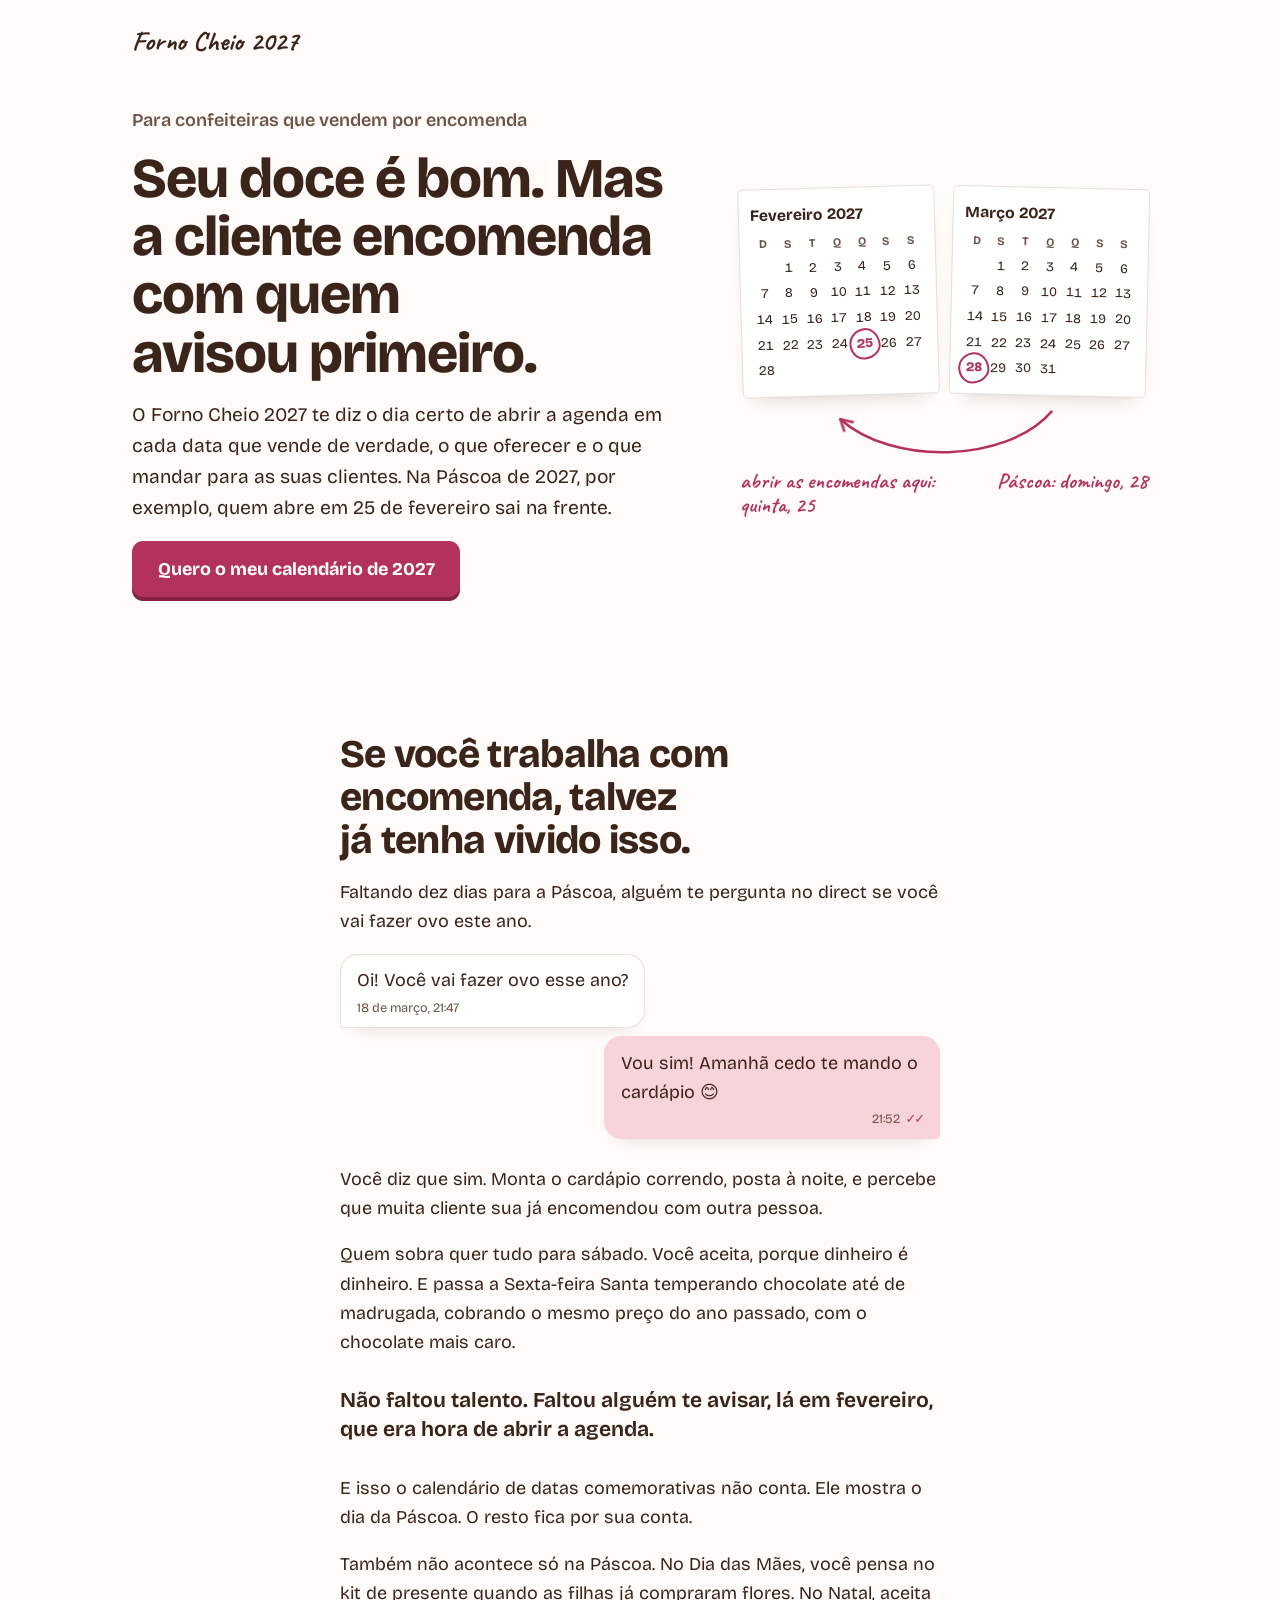
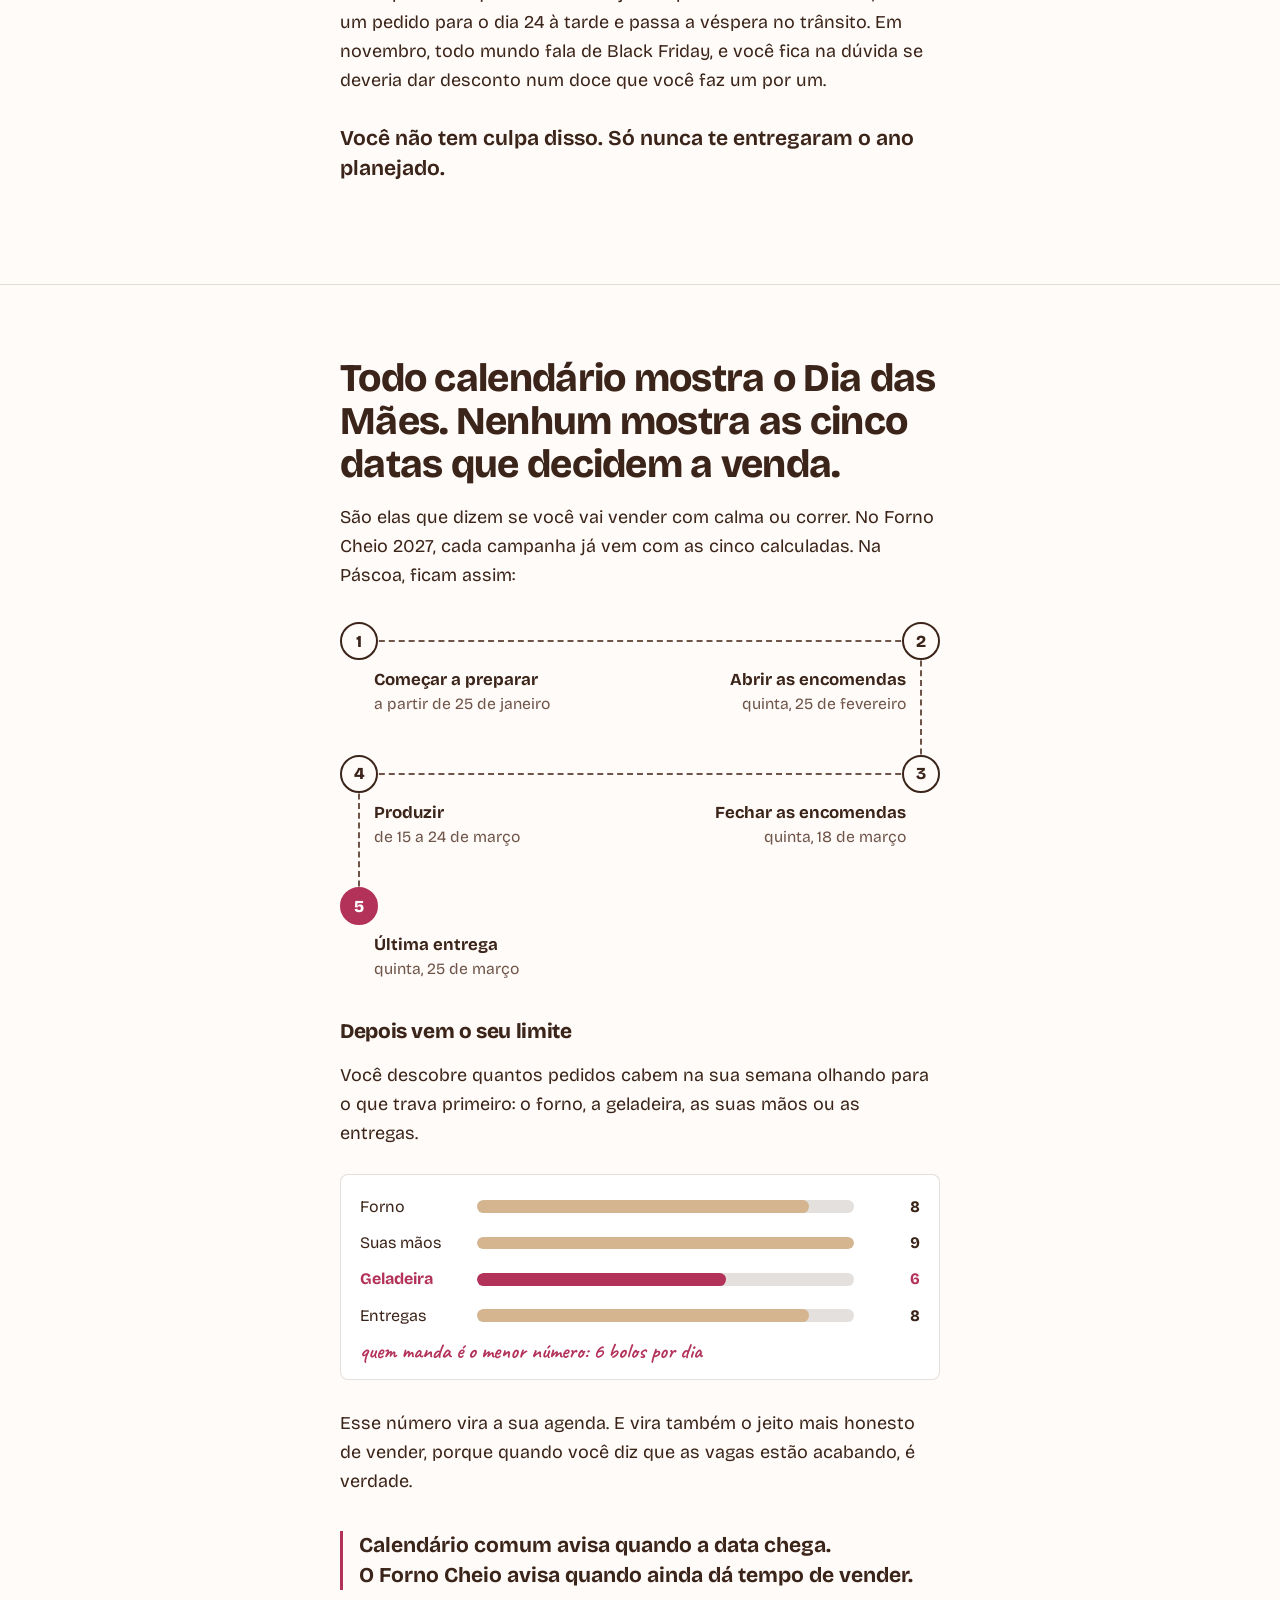
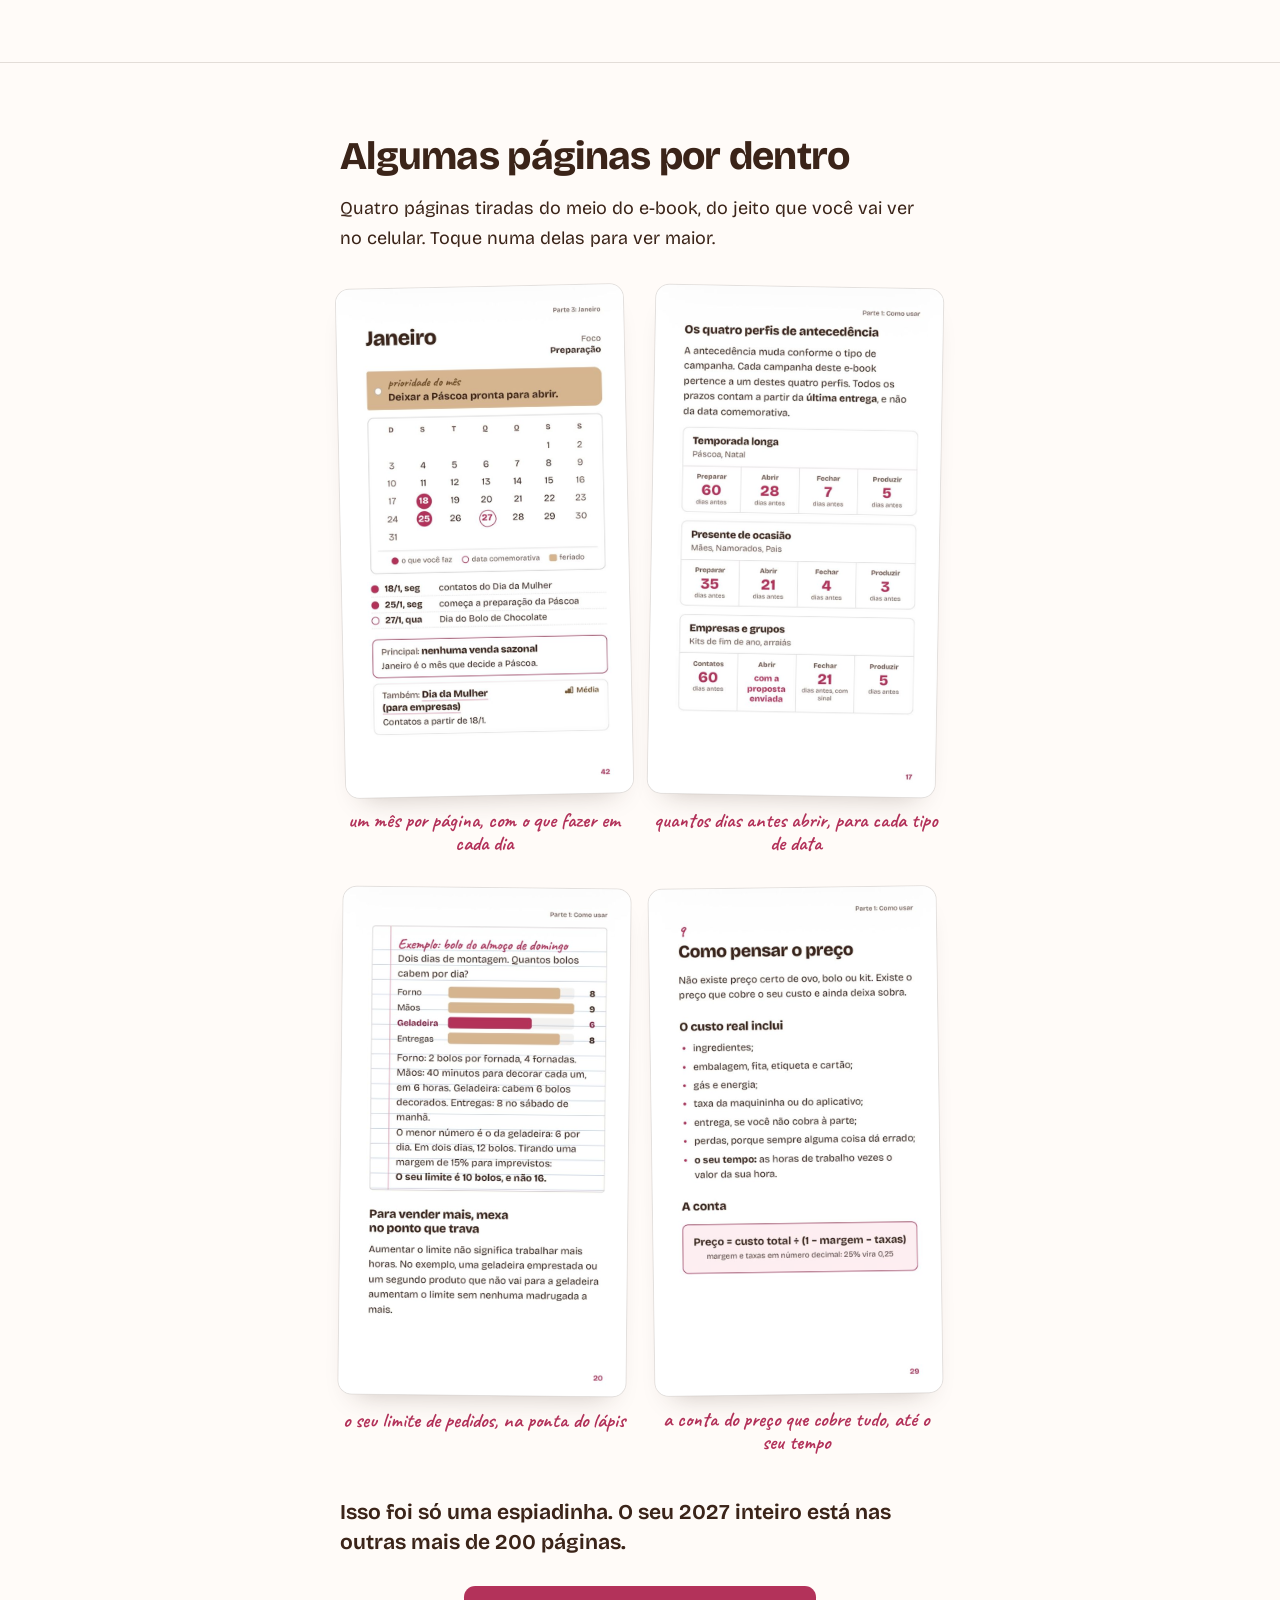
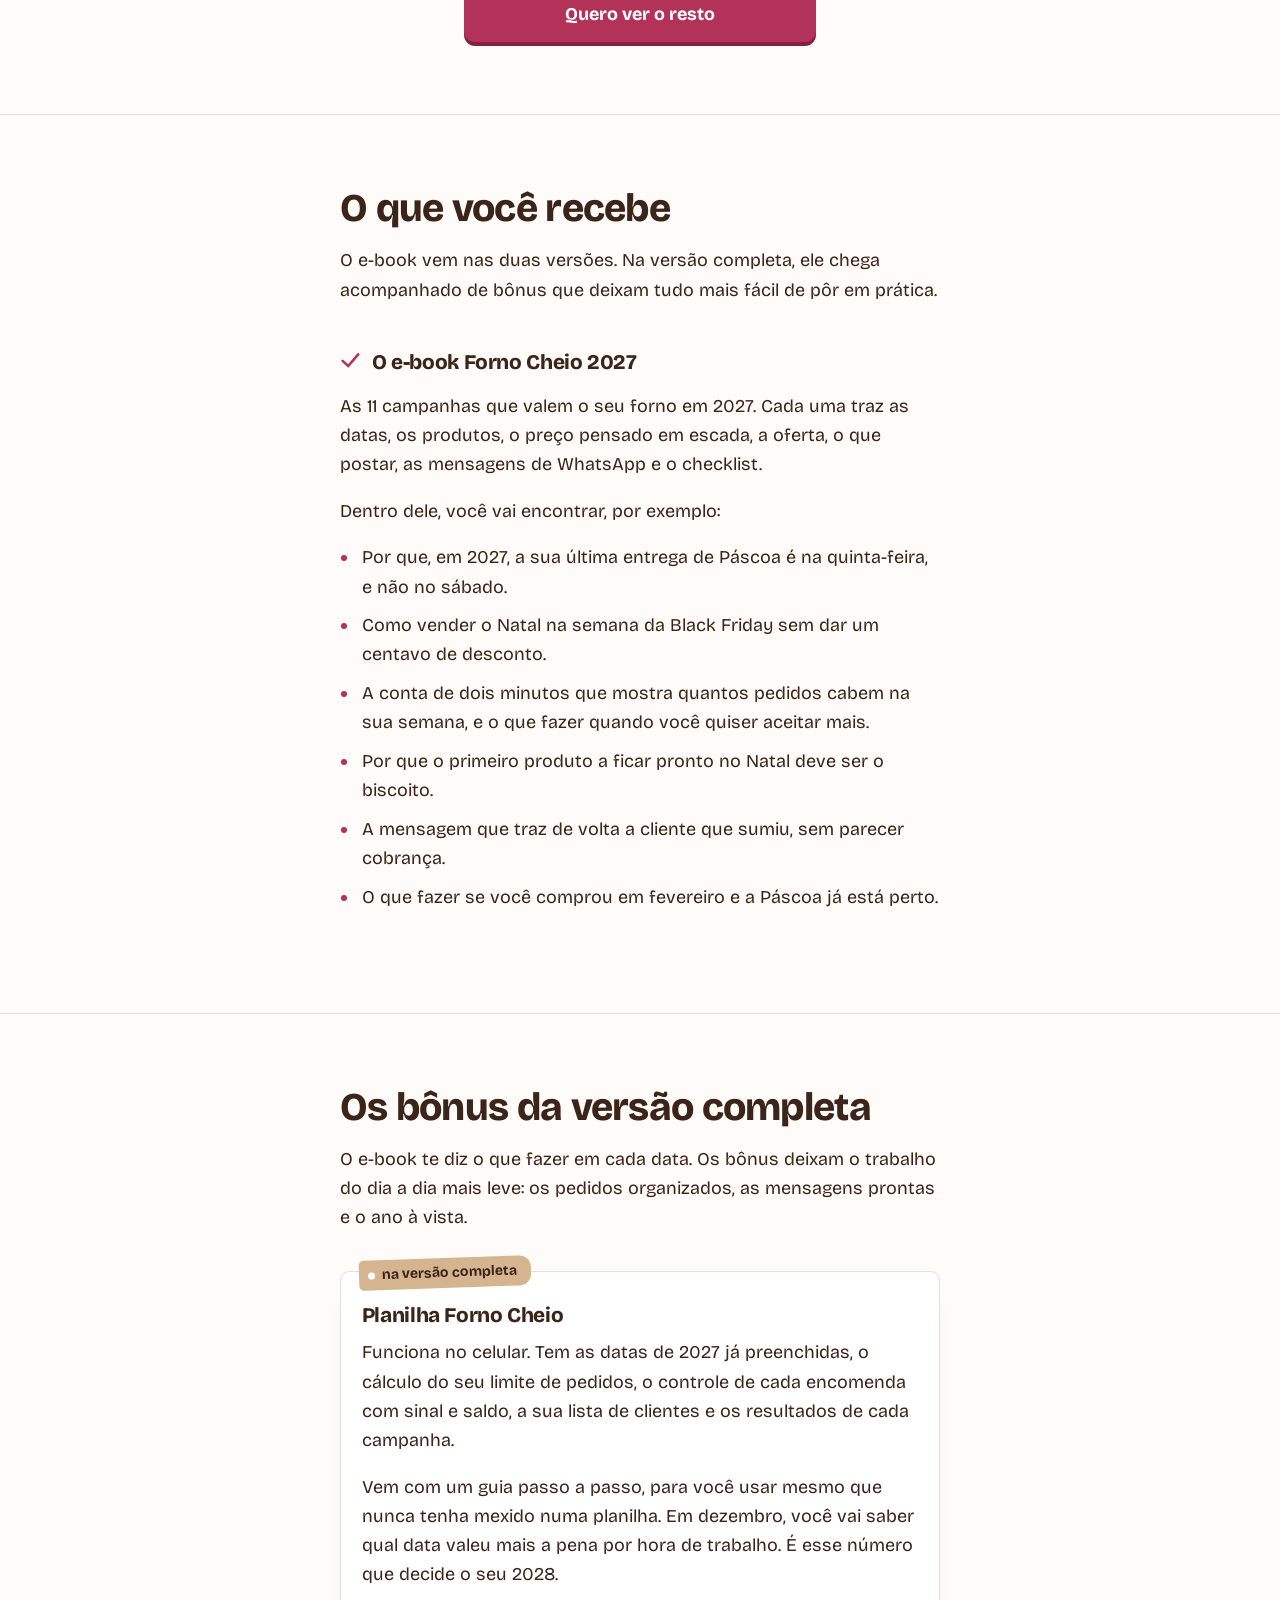
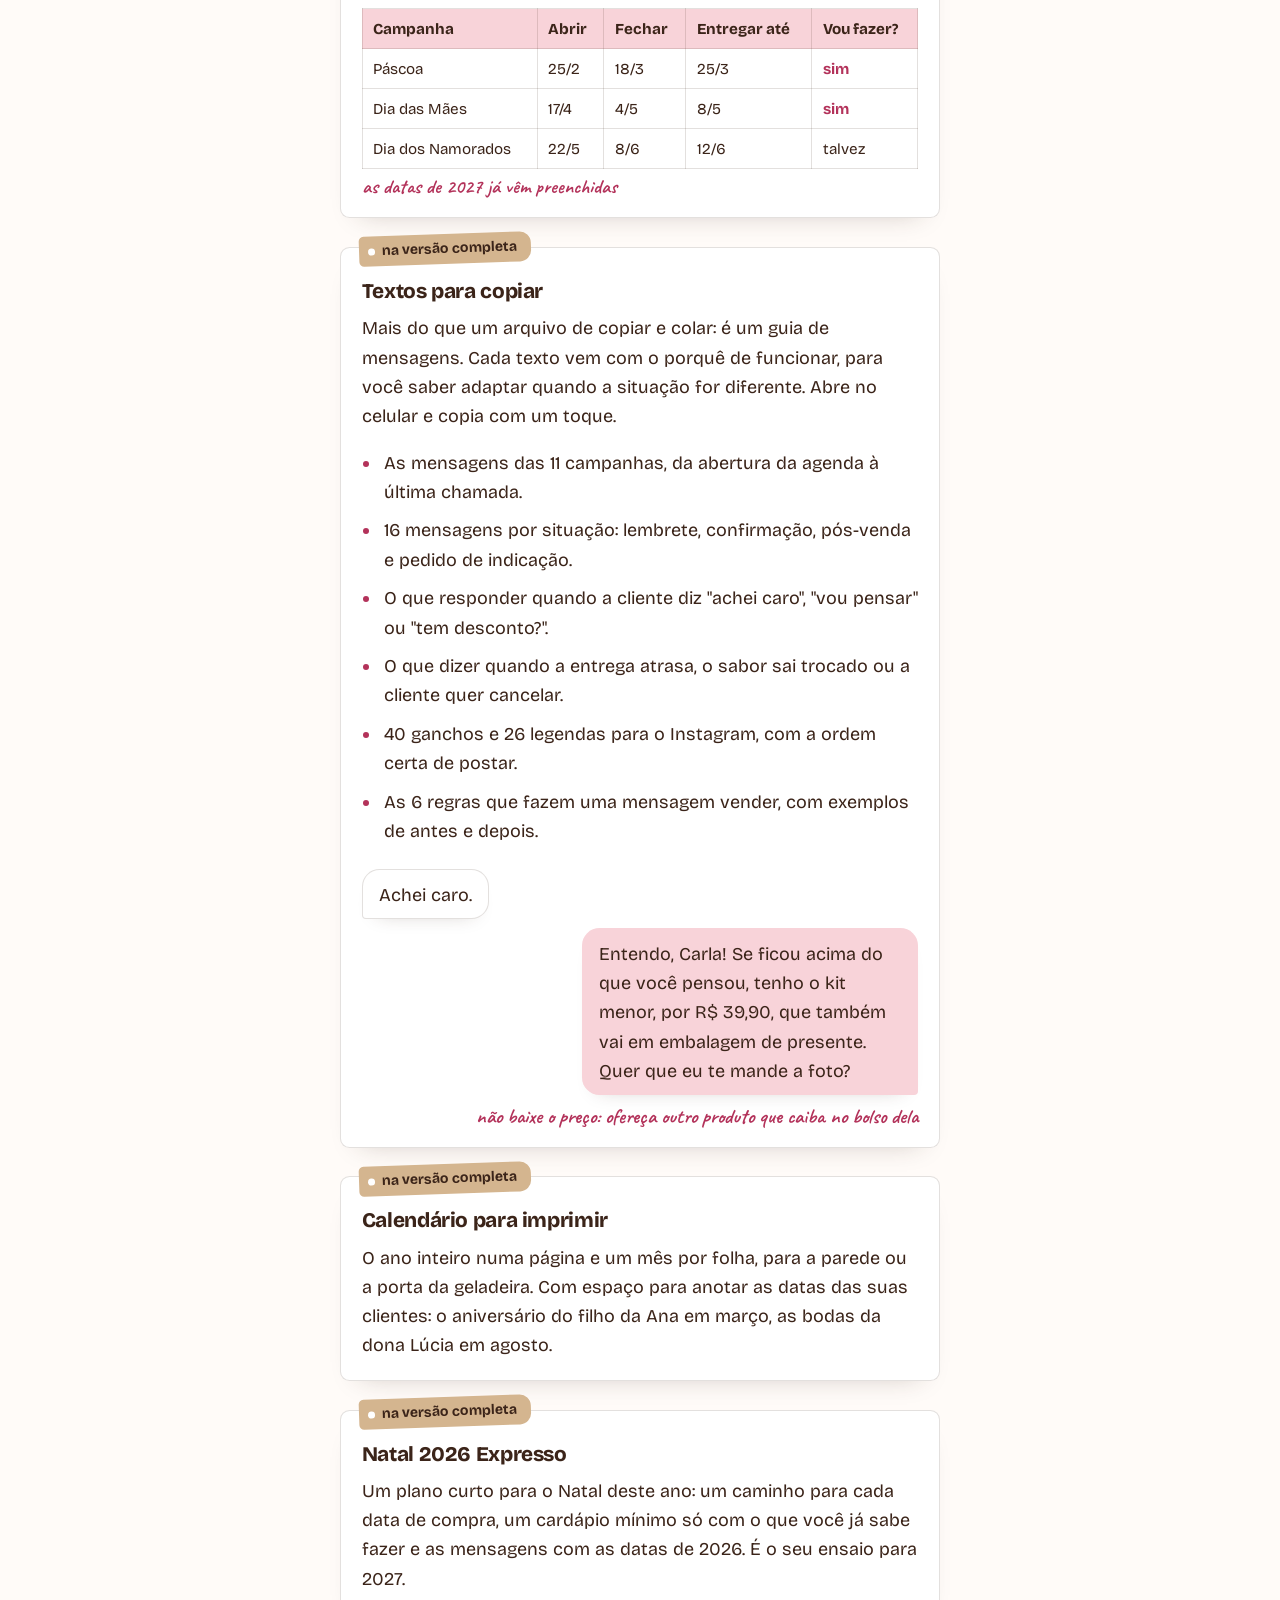
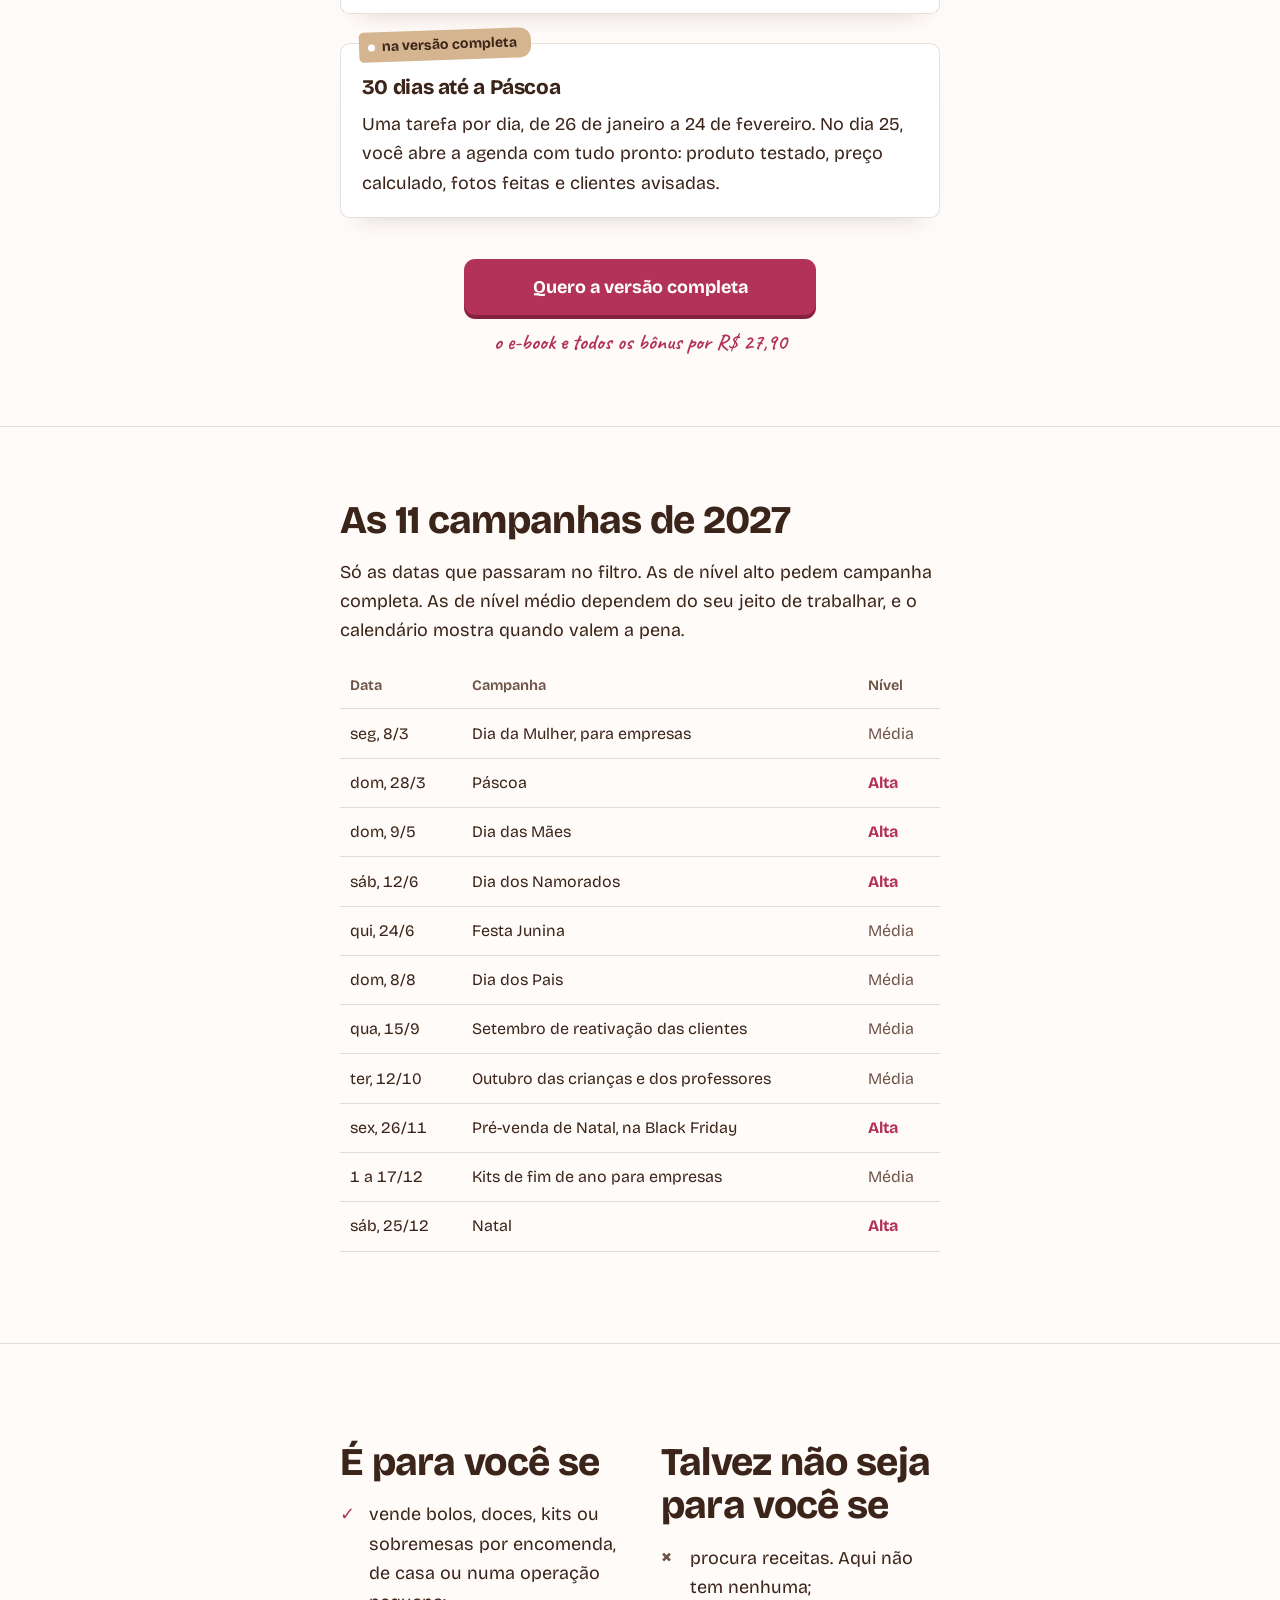
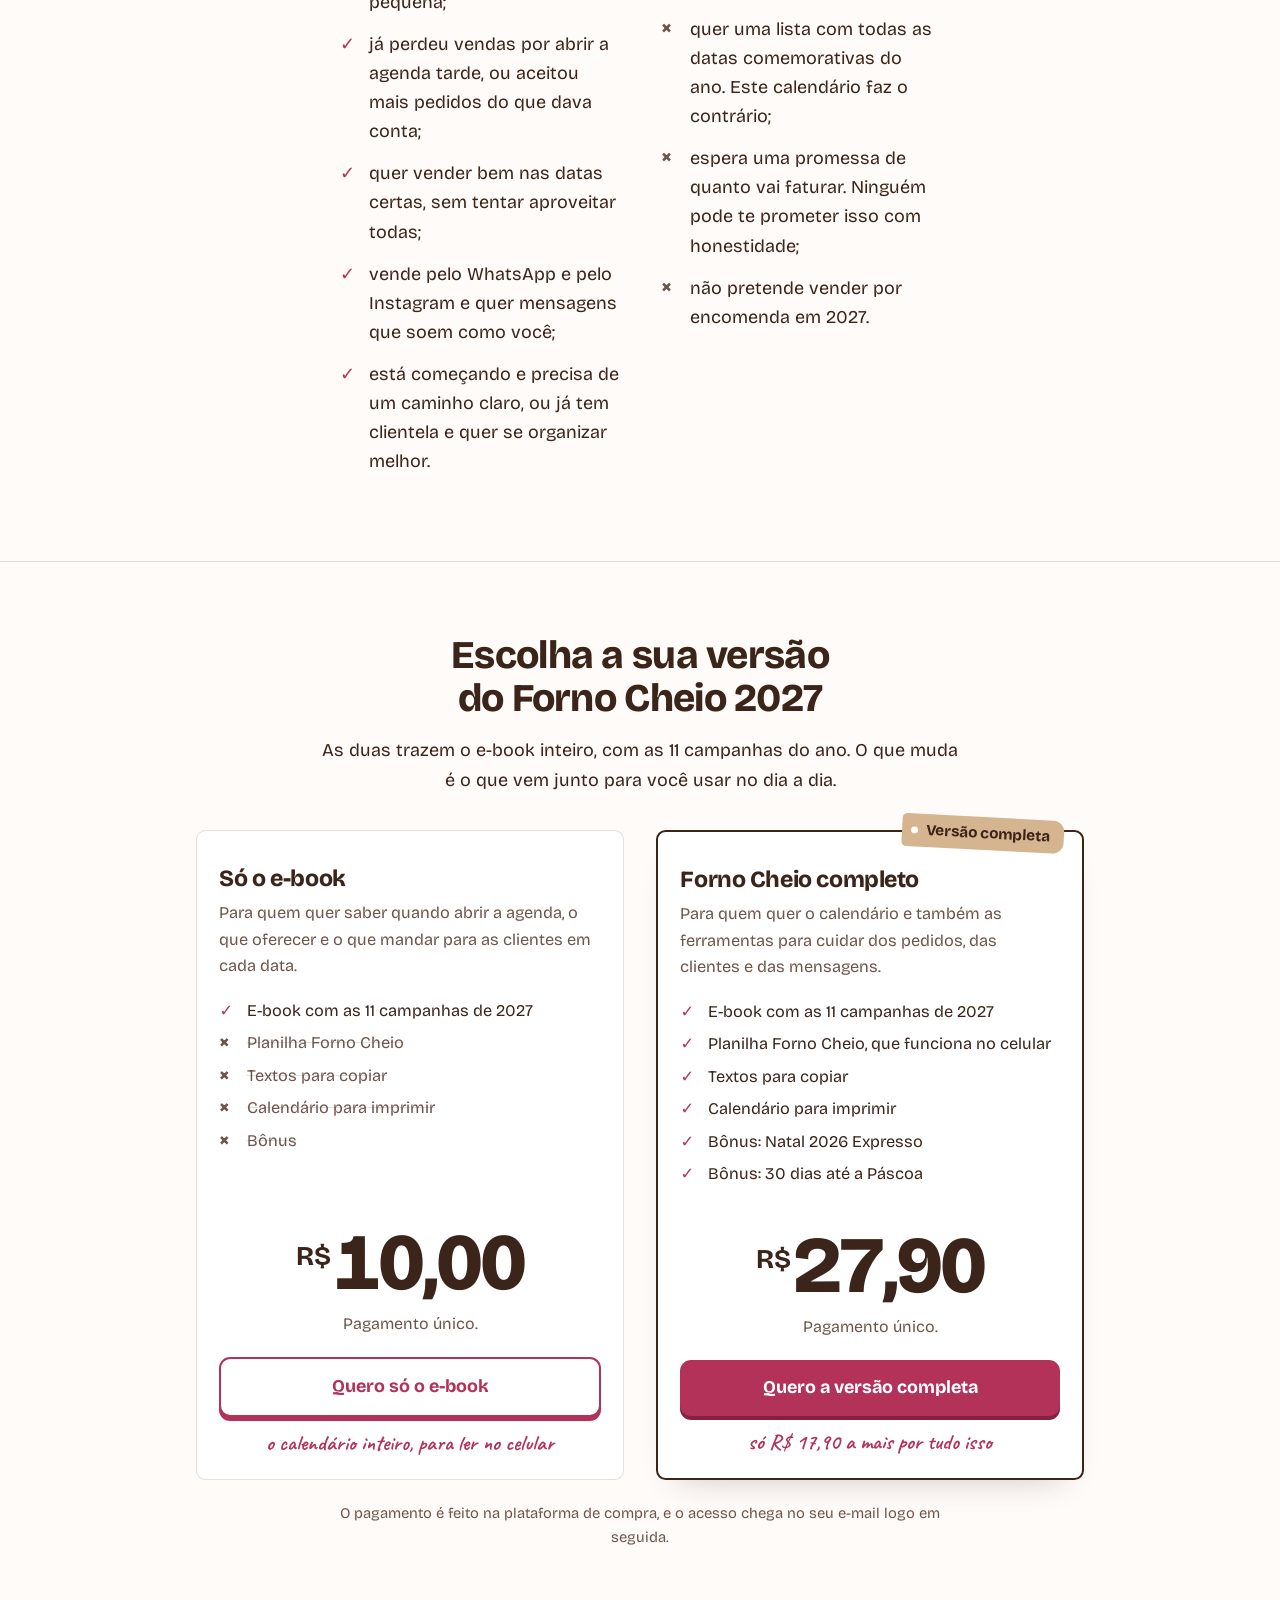
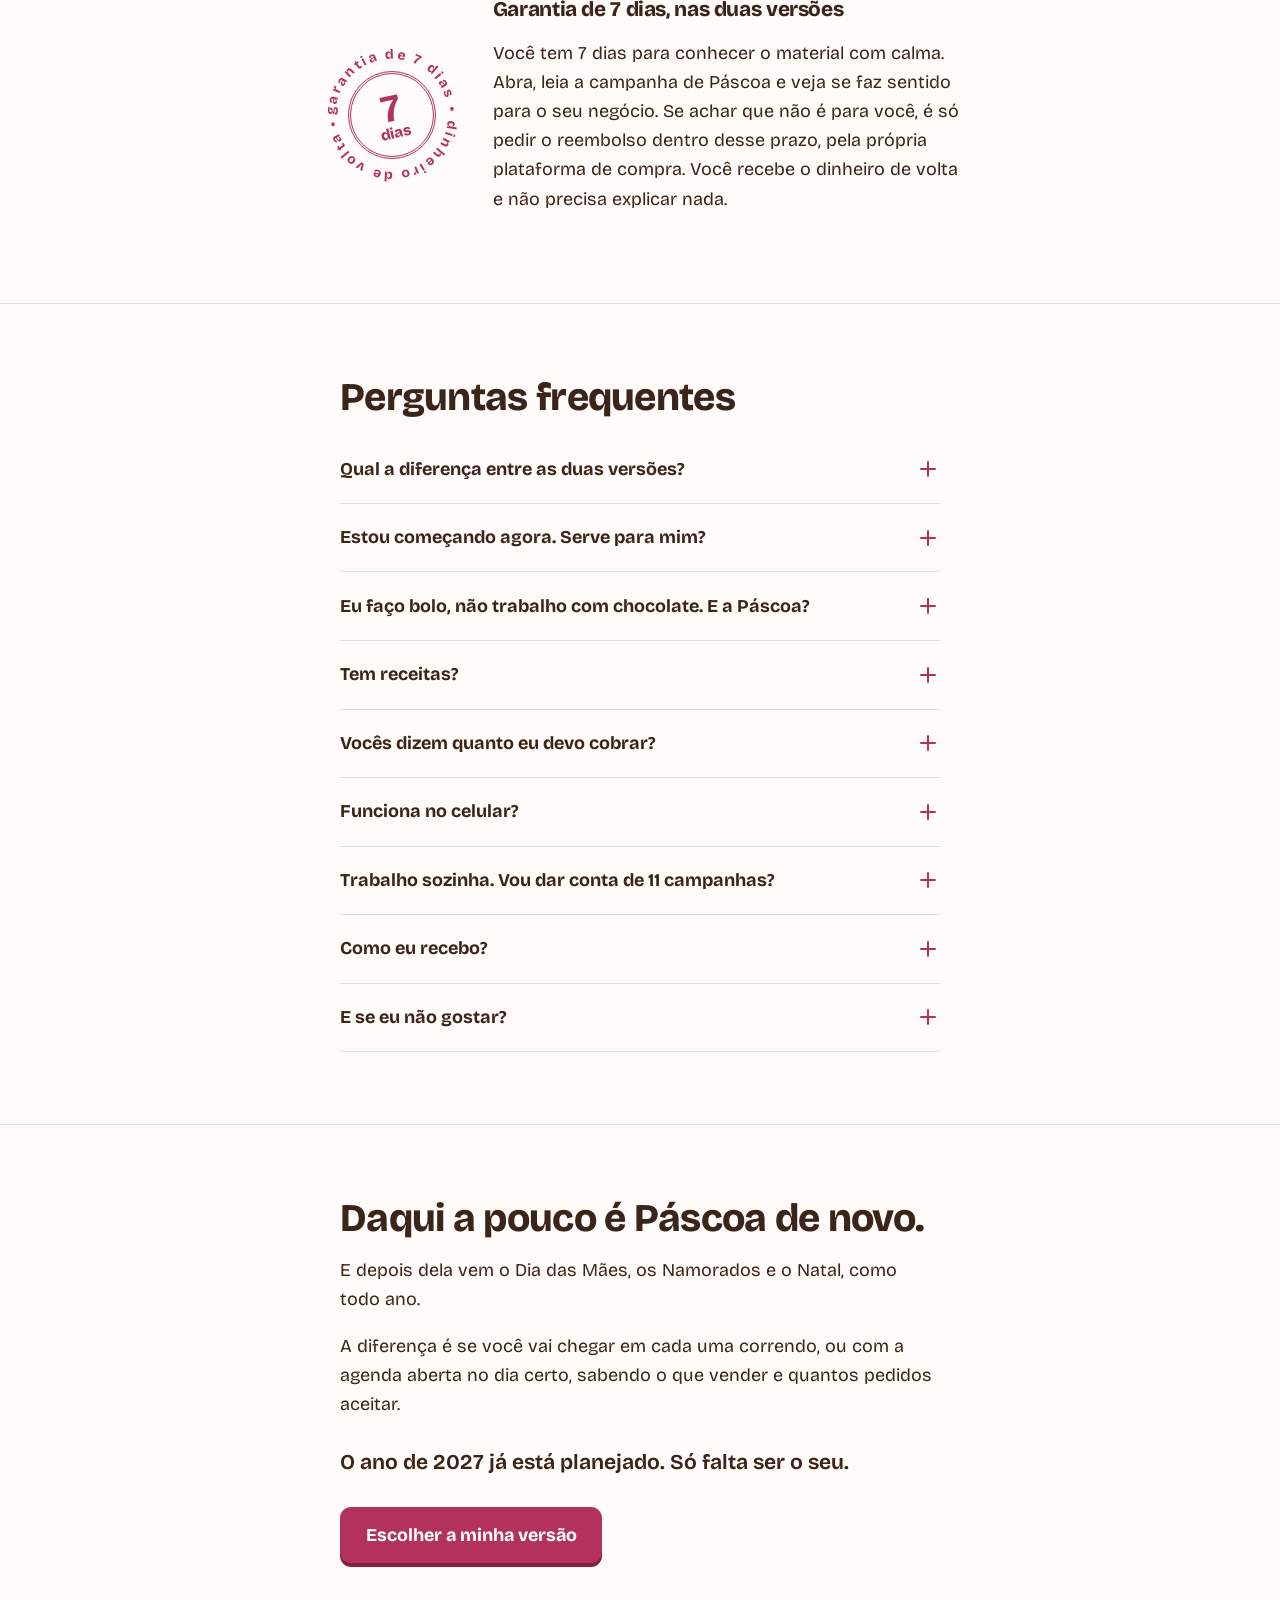
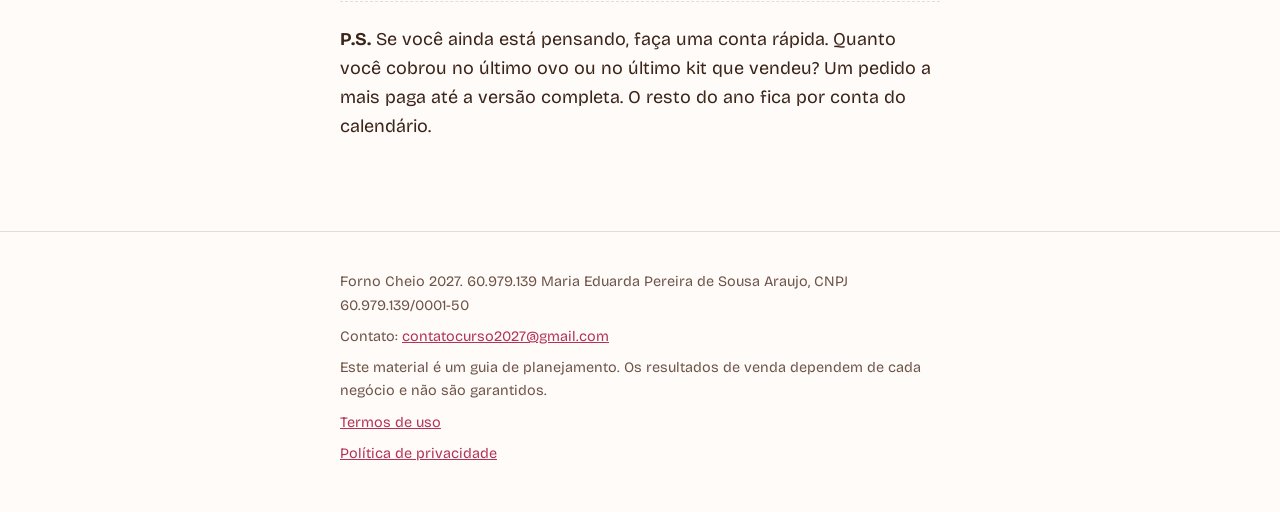
==== commit 8f6d35a8: "Add files via upload" ====
--- a/index.html
+++ b/index.html
@@ -12,15 +12,28 @@
 <link rel="preconnect" href="https://fonts.gstatic.com" crossorigin>
 <link href="https://fonts.googleapis.com/css2?family=Bricolage+Grotesque:opsz,wght@12..96,400..800&family=Caveat:wght@500..700&display=swap" rel="stylesheet">
 <link rel="stylesheet" href="style.css">
-<!--
-  PIXEL DA META
-  Cole aqui o código base do seu Pixel, logo antes de </head>.
-  A página já dispara o evento InitiateCheckout (com a versão e o valor)
-  quando alguém clica em "Quero só o e-book" ou "Quero a versão completa".
--->
+<!-- Meta Pixel Code -->
+<script>
+!function(f,b,e,v,n,t,s)
+{if(f.fbq)return;n=f.fbq=function(){n.callMethod?
+n.callMethod.apply(n,arguments):n.queue.push(arguments)};
+if(!f._fbq)f._fbq=n;n.push=n;n.loaded=!0;n.version='2.0';
+n.queue=[];t=b.createElement(e);t.async=!0;
+t.src=v;s=b.getElementsByTagName(e)[0];
+s.parentNode.insertBefore(t,s)}(window, document,'script',
+'https://connect.facebook.net/en_US/fbevents.js');
+fbq('init', '1671185087740383');
+fbq('track', 'PageView');
+</script>
+<!-- End Meta Pixel Code -->
+<!-- O script.js também registra o evento InitiateCheckout quando alguém clica para comprar -->
 <script src="script.js" defer></script>
 </head>
 <body>
+<!-- Meta Pixel (sem JavaScript) -->
+<noscript><img height="1" width="1" style="display:none"
+src="https://www.facebook.com/tr?id=1671185087740383&ev=PageView&noscript=1"
+/></noscript>
 
 <header class="topo" id="topo">
   <div class="largo">
@@ -394,13 +407,6 @@
 
 <footer class="rodape">
   <div class="coluna">
-    <div class="rodape-whats" id="rodape-whats" hidden>
-      <p>Ficou com alguma dúvida? Fala com a gente.</p>
-      <a class="botao-whats" id="link-whats" href="#" target="_blank" rel="noopener">
-        <svg viewBox="0 0 24 24" aria-hidden="true"><path d="M4 18.5 L5.2 15 A8 8 0 1 1 8.6 18.3 Z"/><path class="pontos" d="M8.6 11.6h.01M12 11.6h.01M15.4 11.6h.01"/></svg>
-        Falar no WhatsApp
-      </a>
-    </div>
     <p>Forno Cheio 2027. 60.979.139 Maria Eduarda Pereira de Sousa Araujo, CNPJ 60.979.139/0001-50</p>
     <p>Contato: <a href="mailto:contatocurso2027@gmail.com">contatocurso2027@gmail.com</a></p>
     <p>Este material é um guia de planejamento. Os resultados de venda dependem de cada negócio e não são garantidos.</p>
--- a/style.css
+++ b/style.css
@@ -783,36 +783,6 @@
 /* Rodapé */
 .rodape { padding: 2.4rem 0 7rem; font-size: 0.9rem; color: var(--tinta-suave); border-top: 1px solid var(--risco); }
 .rodape p { margin: 0 0 0.5rem; }
-.rodape-whats {
-  margin: 0 0 1.8rem;
-  padding: 1.2rem 1.2rem 1.3rem;
-  background: var(--cartao);
-  border: 1px solid var(--risco);
-  border-radius: 0.6rem;
-  text-align: center;
-}
-.rodape-whats p { font-size: 1rem; color: var(--tinta); font-weight: 650; margin: 0 0 0.8rem; }
-.botao-whats {
-  display: inline-flex;
-  align-items: center;
-  justify-content: center;
-  gap: 0.55rem;
-  min-width: min(100%, 18rem);
-  padding: 0.85rem 1.4rem;
-  border: 2px solid var(--framboesa);
-  border-radius: 0.7rem;
-  color: var(--framboesa);
-  background: var(--cartao);
-  font-weight: 720;
-  font-size: 1.02rem;
-  text-decoration: none;
-  transition: background 0.15s ease, color 0.15s ease;
-}
-.botao-whats svg { width: 1.35rem; height: 1.35rem; flex: 0 0 auto; }
-.botao-whats svg path { fill: none; stroke: currentColor; stroke-width: 2; stroke-linejoin: round; stroke-linecap: round; }
-.botao-whats svg .pontos { stroke-width: 2.6; }
-.botao-whats:hover { background: var(--framboesa); color: var(--no-botao); }
-.botao-whats:focus-visible { outline: 3px solid var(--tinta); outline-offset: 3px; }
 
 /* Barra fixa no celular */
 .barra-fixa {
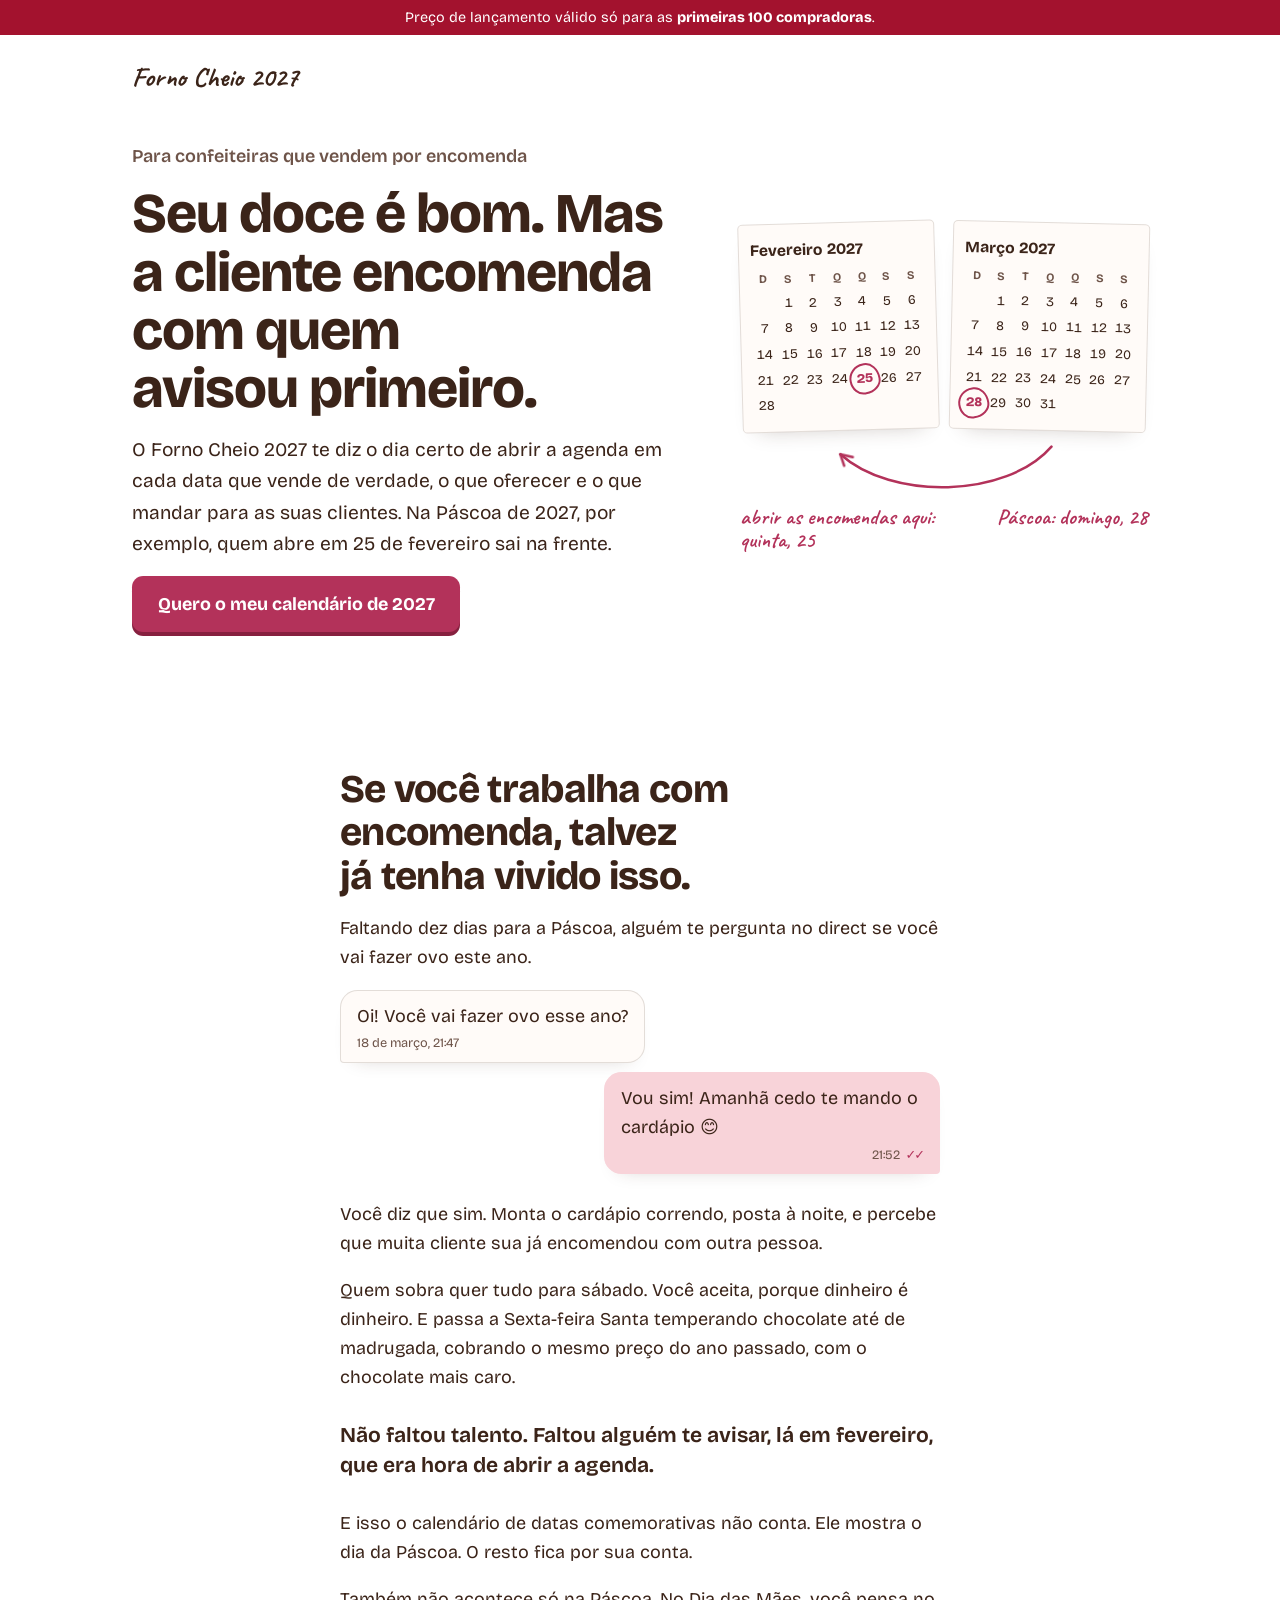
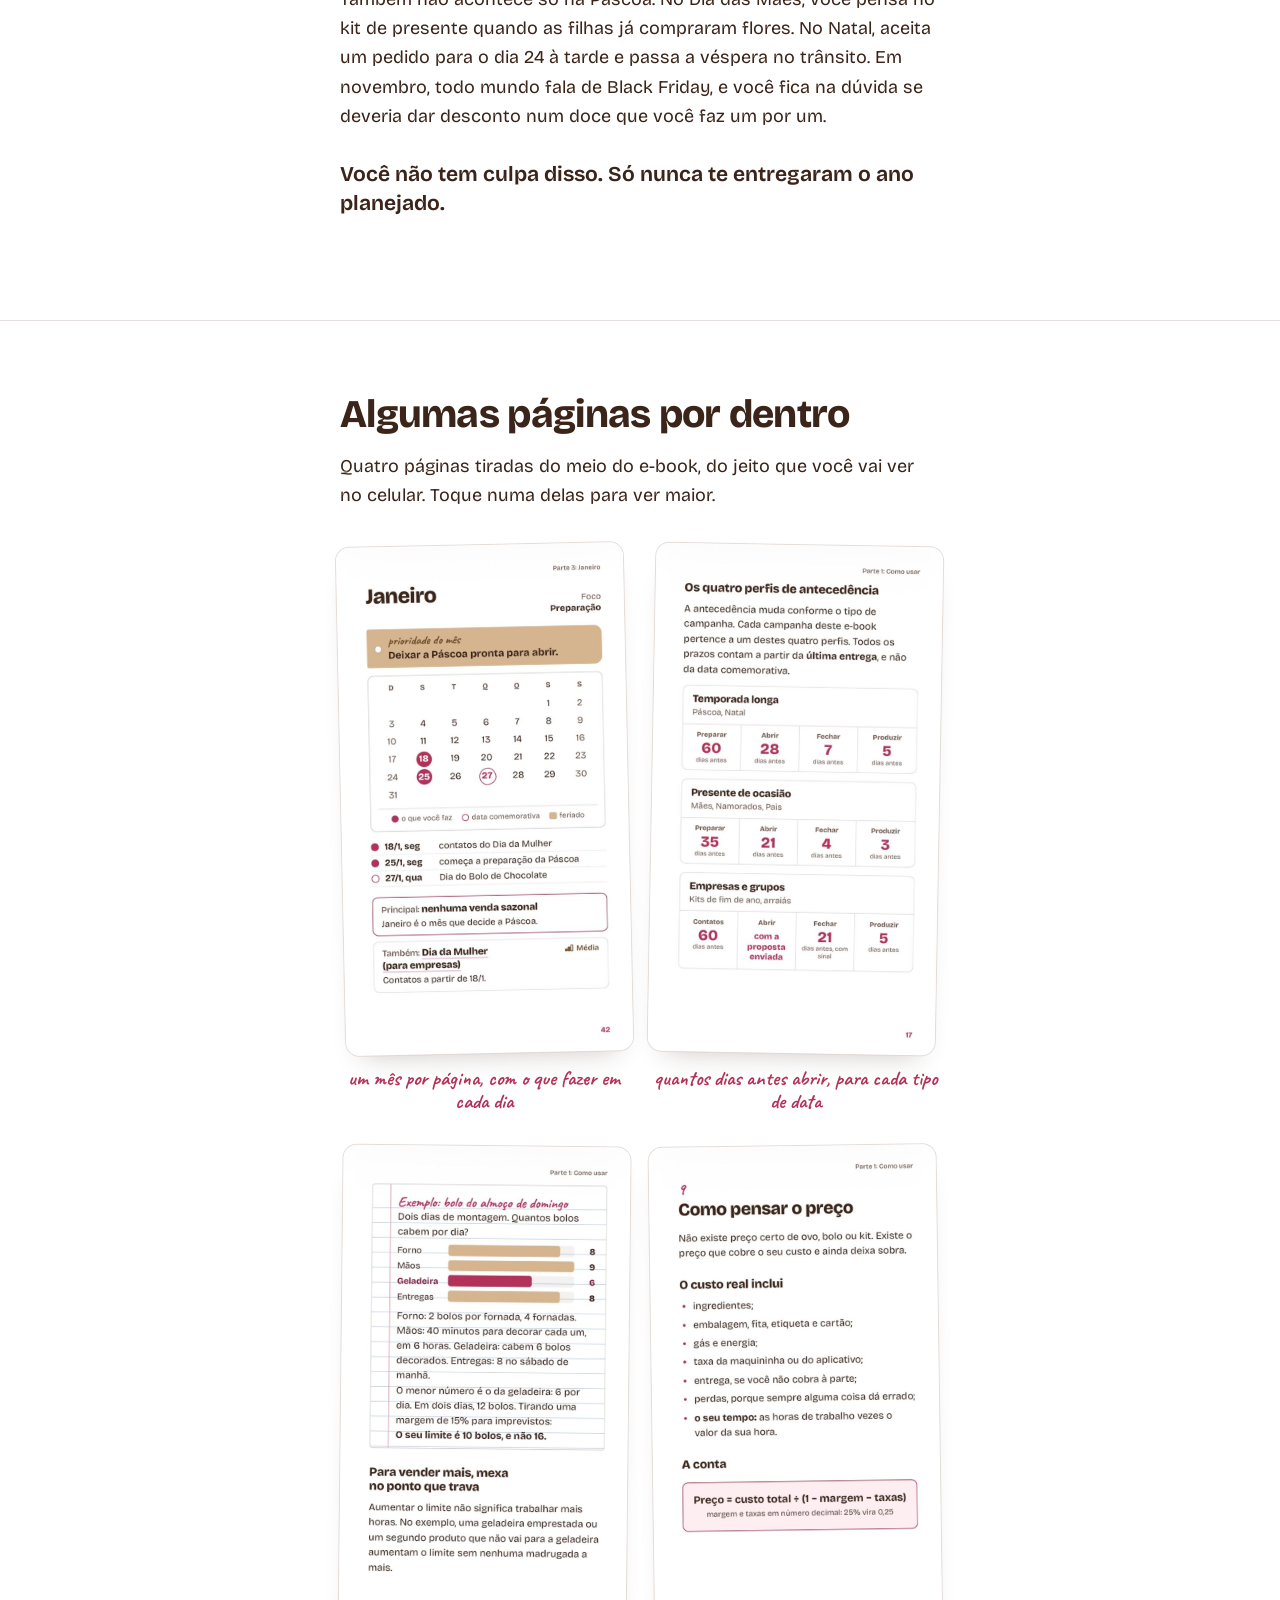
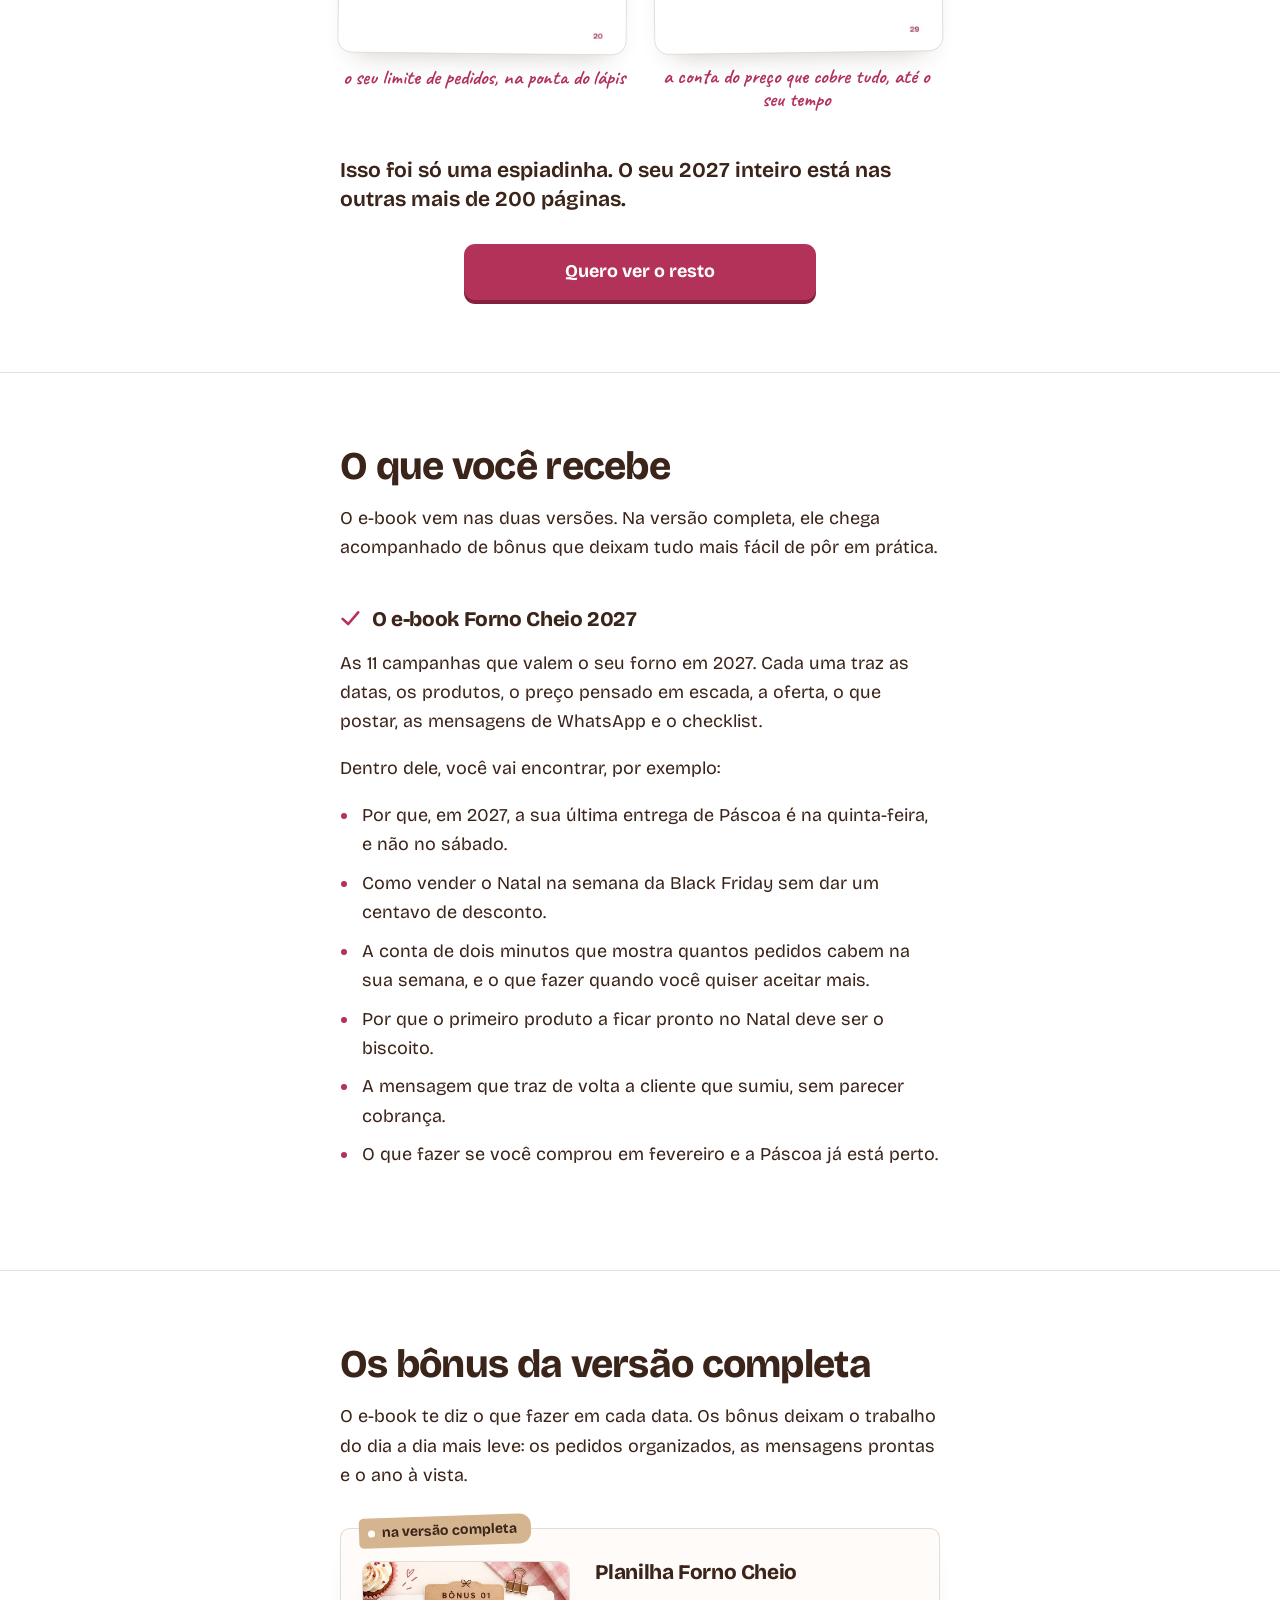
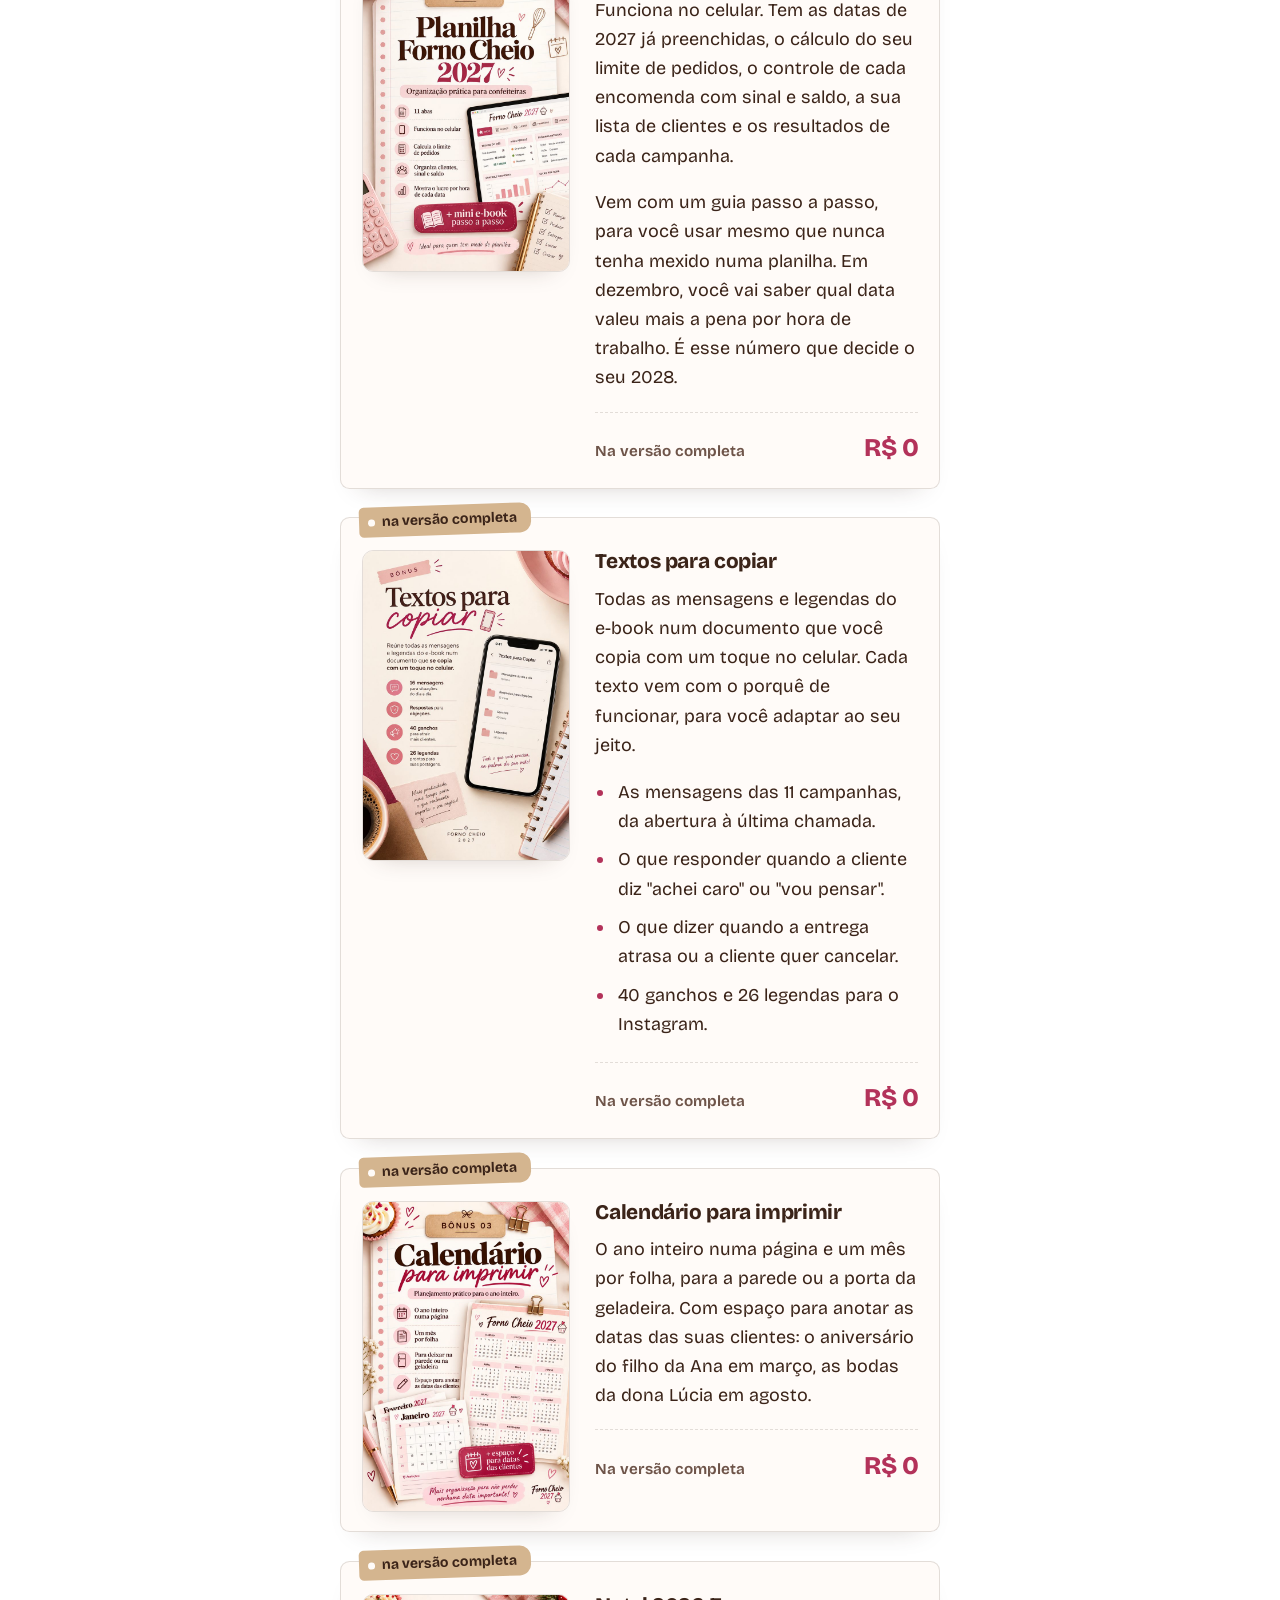
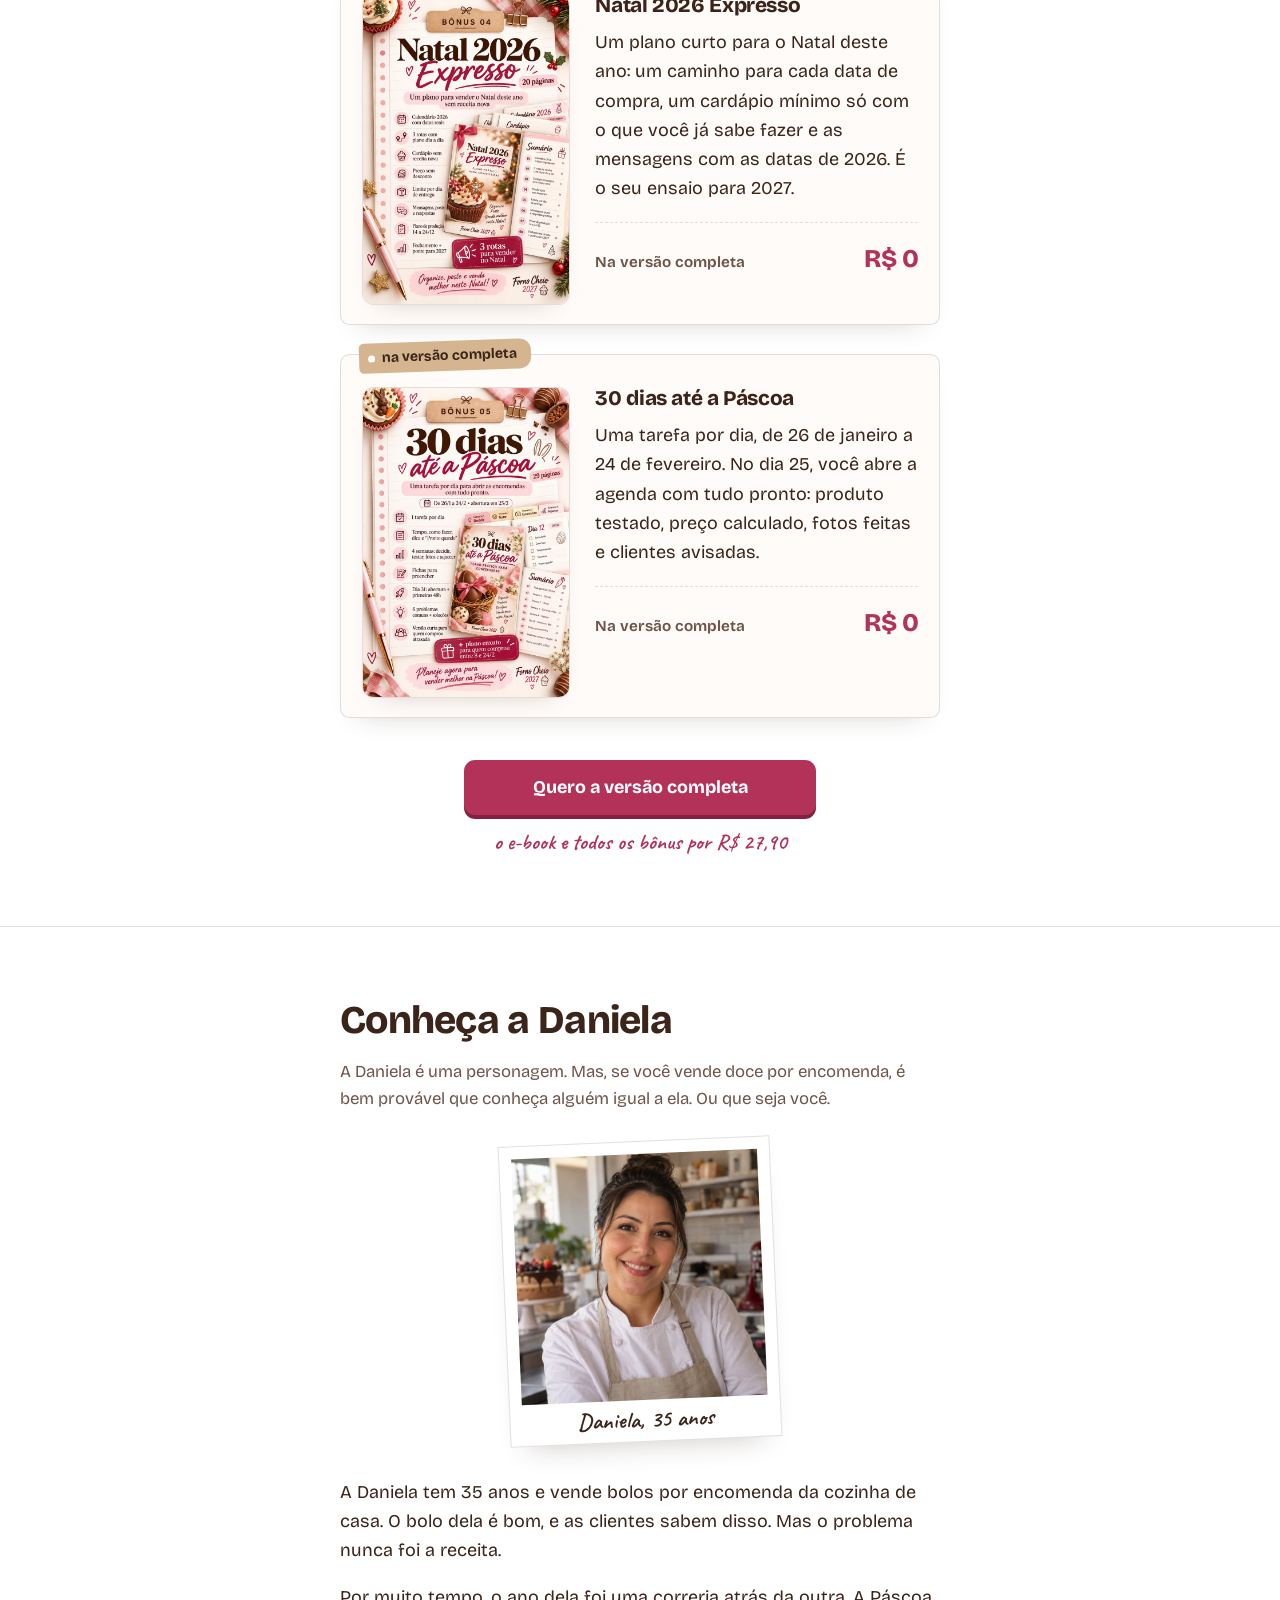
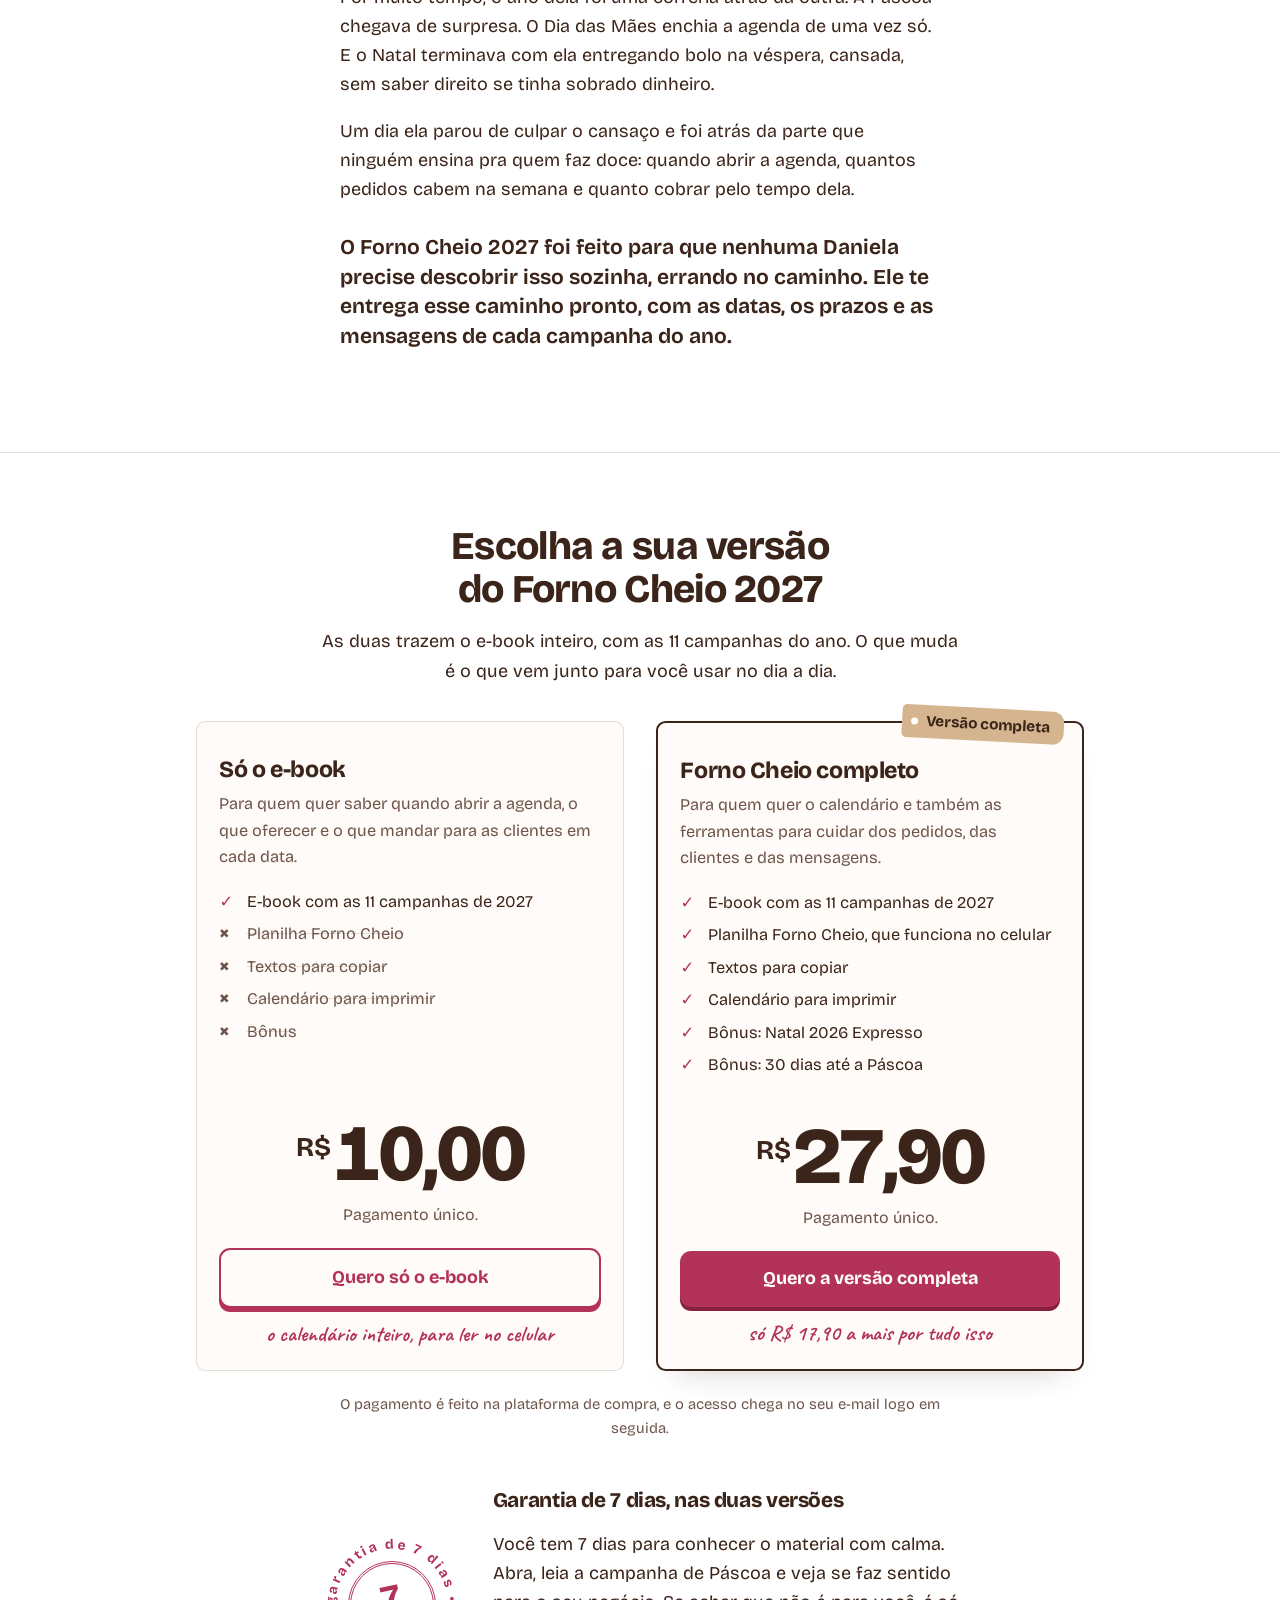
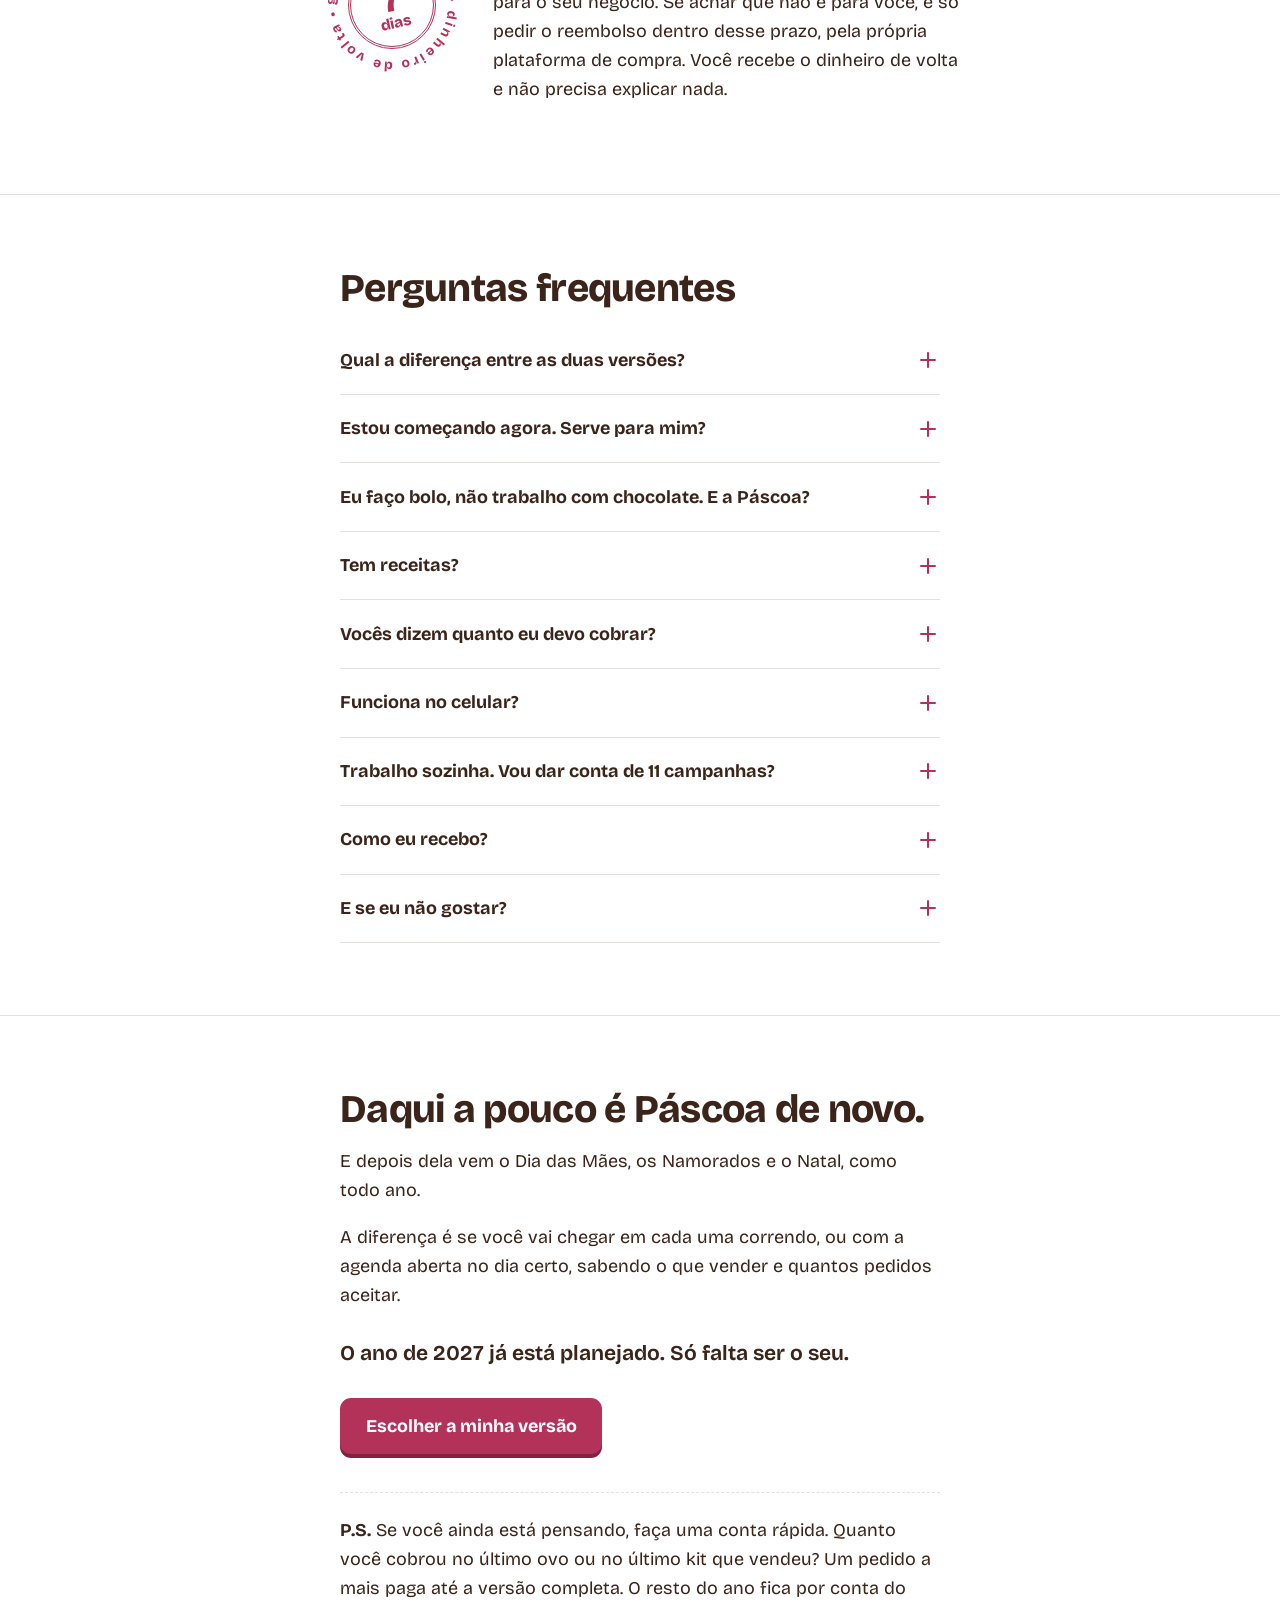
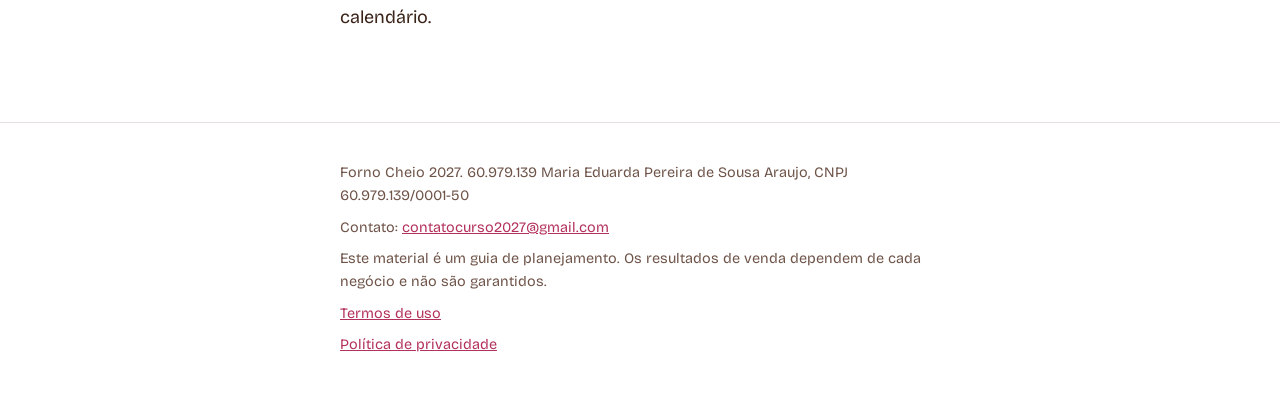
==== commit cb731a90: "Add files via upload" ====
--- a/index.html
+++ b/index.html
@@ -7,7 +7,7 @@
 <meta name="description" content="As datas que realmente trazem pedidos em 2027, com o dia de abrir a agenda, o que oferecer e as mensagens prontas para mandar às suas clientes. A partir de R$ 10.">
 <meta property="og:title" content="Forno Cheio 2027 | O calendário de encomendas da confeiteira">
 <meta property="og:description" content="Em 2027, a Páscoa cai em 28 de março. Suas encomendas precisam abrir em fevereiro.">
-<meta name="theme-color" content="#FFFBF8">
+<meta name="theme-color" content="#FFFFFF">
 <link rel="preconnect" href="https://fonts.googleapis.com">
 <link rel="preconnect" href="https://fonts.gstatic.com" crossorigin>
 <link href="https://fonts.googleapis.com/css2?family=Bricolage+Grotesque:opsz,wght@12..96,400..800&family=Caveat:wght@500..700&display=swap" rel="stylesheet">
@@ -35,6 +35,10 @@
 src="https://www.facebook.com/tr?id=1671185087740383&ev=PageView&noscript=1"
 /></noscript>
 
+<a class="faixa-prazo" id="faixa-prazo" href="#oferta">
+  <span>Preço de lançamento válido só para as <strong>primeiras <span id="faixa-vagas">100</span> compradoras</strong>.</span>
+</a>
+
 <header class="topo" id="topo">
   <div class="largo">
     <p class="marca">Forno Cheio 2027</p>
@@ -89,33 +93,6 @@
   </div>
 </section>
 
-<section class="bloco">
-  <div class="coluna">
-    <h2>Todo calendário mostra o Dia das Mães. Nenhum mostra as cinco datas que decidem a venda.</h2>
-    <p>São elas que dizem se você vai vender com calma ou correr. No Forno Cheio 2027, cada campanha já vem com as cinco calculadas. Na Páscoa, ficam assim:</p>
-    <ol class="cobra">
-      <li><span class="num" aria-hidden="true">1</span><strong>Começar a preparar</strong><span class="quando">a partir de 25 de janeiro</span></li>
-      <li><span class="num" aria-hidden="true">2</span><strong>Abrir as encomendas</strong><span class="quando">quinta, 25 de fevereiro</span></li>
-      <li><span class="num" aria-hidden="true">3</span><strong>Fechar as encomendas</strong><span class="quando">quinta, 18 de março</span></li>
-      <li><span class="num" aria-hidden="true">4</span><strong>Produzir</strong><span class="quando">de 15 a 24 de março</span></li>
-      <li><span class="num" aria-hidden="true">5</span><strong>Última entrega</strong><span class="quando">quinta, 25 de março</span></li>
-    </ol>
-
-    <h3>Depois vem o seu limite</h3>
-    <p>Você descobre quantos pedidos cabem na sua semana olhando para o que trava primeiro: o forno, a geladeira, as suas mãos ou as entregas.</p>
-    <figure class="limite" aria-label="Exemplo: forno, 8 bolos por dia. Suas mãos, 9. Geladeira, 6. Entregas, 8. O menor número, 6, é o limite.">
-      <div class="limite-linha" aria-hidden="true"><span>Forno</span><span class="limite-barra"><i style="width:88%"></i></span><b>8</b></div>
-      <div class="limite-linha" aria-hidden="true"><span>Suas mãos</span><span class="limite-barra"><i style="width:100%"></i></span><b>9</b></div>
-      <div class="limite-linha manda" aria-hidden="true"><span>Geladeira</span><span class="limite-barra"><i style="width:66%"></i></span><b>6</b></div>
-      <div class="limite-linha" aria-hidden="true"><span>Entregas</span><span class="limite-barra"><i style="width:88%"></i></span><b>8</b></div>
-      <figcaption class="mao">quem manda é o menor número: 6 bolos por dia</figcaption>
-    </figure>
-    <p>Esse número vira a sua agenda. E vira também o jeito mais honesto de vender, porque quando você diz que as vagas estão acabando, é verdade.</p>
-
-    <p class="frase-central"><span>Calendário comum avisa quando a data chega.</span> <span>O Forno Cheio avisa quando ainda dá tempo de vender.</span></p>
-  </div>
-</section>
-
 <section class="bloco por-dentro" id="por-dentro">
   <div class="coluna">
     <h2>Algumas páginas por dentro</h2>
@@ -146,6 +123,13 @@
   <div class="coluna por-dentro-fecho">
     <p class="destaque">Isso foi só uma espiadinha. O seu 2027 inteiro está nas outras mais de 200 páginas.</p>
     <a class="botao" href="#oferta">Quero ver o resto</a>
+  </div>
+</section>
+
+<section class="bloco depoimentos" id="depoimentos" hidden>
+  <div class="coluna">
+    <h2>O que as confeiteiras estão dizendo</h2>
+    <div class="depos" id="lista-depoimentos"></div>
   </div>
 </section>
 
@@ -180,65 +164,71 @@
 
     <div class="bonus-grade">
 
-      <article class="presente presente-largo">
-        <span class="selo-completo">na versão completa</span>
-        <h3>Planilha Forno Cheio</h3>
-        <div class="presente-duas">
-          <div>
-            <p>Funciona no celular. Tem as datas de 2027 já preenchidas, o cálculo do seu limite de pedidos, o controle de cada encomenda com sinal e saldo, a sua lista de clientes e os resultados de cada campanha.</p>
-            <p>Vem com um guia passo a passo, para você usar mesmo que nunca tenha mexido numa planilha. Em dezembro, você vai saber qual data valeu mais a pena por hora de trabalho. É esse número que decide o seu 2028.</p>
-          </div>
-          <figure class="presente-tabela">
-            <div class="rolagem">
-              <table class="planilha" aria-label="Exemplo da aba Visão anual da planilha">
-                <thead><tr><th>Campanha</th><th>Abrir</th><th>Fechar</th><th>Entregar até</th><th>Vou fazer?</th></tr></thead>
-                <tbody>
-                  <tr><td>Páscoa</td><td>25/2</td><td>18/3</td><td>25/3</td><td class="status-sim">sim</td></tr>
-                  <tr><td>Dia das Mães</td><td>17/4</td><td>4/5</td><td>8/5</td><td class="status-sim">sim</td></tr>
-                  <tr><td>Dia dos Namorados</td><td>22/5</td><td>8/6</td><td>12/6</td><td>talvez</td></tr>
-                </tbody>
-              </table>
-            </div>
-            <figcaption class="mao">as datas de 2027 já vêm preenchidas</figcaption>
-          </figure>
-        </div>
-      </article>
-
-      <article class="presente">
-        <span class="selo-completo">na versão completa</span>
-        <h3>Textos para copiar</h3>
-        <p>Mais do que um arquivo de copiar e colar: é um guia de mensagens. Cada texto vem com o porquê de funcionar, para você saber adaptar quando a situação for diferente. Abre no celular e copia com um toque.</p>
-        <ul class="descobertas">
-          <li>As mensagens das 11 campanhas, da abertura da agenda à última chamada.</li>
-          <li>16 mensagens por situação: lembrete, confirmação, pós-venda e pedido de indicação.</li>
-          <li>O que responder quando a cliente diz "achei caro", "vou pensar" ou "tem desconto?".</li>
-          <li>O que dizer quando a entrega atrasa, o sabor sai trocado ou a cliente quer cancelar.</li>
-          <li>40 ganchos e 26 legendas para o Instagram, com a ordem certa de postar.</li>
-          <li>As 6 regras que fazem uma mensagem vender, com exemplos de antes e depois.</li>
-        </ul>
-        <div class="chat chat-exemplo" aria-label="Exemplo do guia. A cliente diz: achei caro. Resposta: Entendo, Carla! Se ficou acima do que você pensou, tenho o kit menor, por R$ 39,90, que também vai em embalagem de presente. Quer que eu te mande a foto?">
-          <div class="msg msg-cliente" aria-hidden="true"><p>Achei caro.</p></div>
-          <div class="msg msg-confeiteira" aria-hidden="true"><p>Entendo, Carla! Se ficou acima do que você pensou, tenho o kit menor, por R$&nbsp;39,90, que também vai em embalagem de presente. Quer que eu te mande a foto?</p></div>
-        </div>
-        <p class="exemplo-nota mao">não baixe o preço: ofereça outro produto que caiba no bolso dela</p>
-      </article>
-
-      <article class="presente">
-        <span class="selo-completo">na versão completa</span>
-        <h3>Calendário para imprimir</h3>
-        <p>O ano inteiro numa página e um mês por folha, para a parede ou a porta da geladeira. Com espaço para anotar as datas das suas clientes: o aniversário do filho da Ana em março, as bodas da dona Lúcia em agosto.</p>
-      </article>
-
-      <article class="presente so-2026">
-        <span class="selo-completo">na versão completa</span>
-        <h3>Natal 2026 Expresso</h3>
-        <p>Um plano curto para o Natal deste ano: um caminho para cada data de compra, um cardápio mínimo só com o que você já sabe fazer e as mensagens com as datas de 2026. É o seu ensaio para 2027.</p>
-      </article>
-
-      <article class="presente">
-        <span class="selo-completo">na versão completa</span>
-        <h3>30 dias até a Páscoa</h3>
-        <p>Uma tarefa por dia, de 26 de janeiro a 24 de fevereiro. No dia 25, você abre a agenda com tudo pronto: produto testado, preço calculado, fotos feitas e clientes avisadas.</p>
+      <article class="presente presente-com-foto">
+        <span class="selo-completo">na versão completa</span>
+        <figure class="presente-foto">
+          <a class="js-ampliar" href="img/bonus-planilha.jpg"><img src="img/bonus-planilha.jpg" width="720" height="1080" loading="lazy" alt="Imagem do bônus Planilha Forno Cheio 2027: 11 abas, funciona no celular, calcula o limite de pedidos, organiza clientes, sinal e saldo e mostra o lucro por hora de cada data, com mini e-book passo a passo."></a>
+        </figure>
+        <div class="presente-texto">
+          <h3>Planilha Forno Cheio</h3>
+          <p>Funciona no celular. Tem as datas de 2027 já preenchidas, o cálculo do seu limite de pedidos, o controle de cada encomenda com sinal e saldo, a sua lista de clientes e os resultados de cada campanha.</p>
+          <p>Vem com um guia passo a passo, para você usar mesmo que nunca tenha mexido numa planilha. Em dezembro, você vai saber qual data valeu mais a pena por hora de trabalho. É esse número que decide o seu 2028.</p>
+          <p class="presente-preco"><span>Na versão completa</span> <strong>R$&nbsp;0</strong></p>
+        </div>
+      </article>
+
+      <article class="presente presente-com-foto">
+        <span class="selo-completo">na versão completa</span>
+        <figure class="presente-foto">
+          <a class="js-ampliar" href="img/bonus-textos.jpg"><img src="img/bonus-textos.jpg" width="720" height="1080" loading="lazy" alt="Imagem do bônus Textos para copiar: 16 mensagens para situações do dia a dia, respostas para objeções, 40 ganchos e 26 legendas, num documento que se copia com um toque no celular."></a>
+        </figure>
+        <div class="presente-texto">
+          <h3>Textos para copiar</h3>
+          <p>Todas as mensagens e legendas do e-book num documento que você copia com um toque no celular. Cada texto vem com o porquê de funcionar, para você adaptar ao seu jeito.</p>
+          <ul class="descobertas">
+            <li>As mensagens das 11 campanhas, da abertura à última chamada.</li>
+            <li>O que responder quando a cliente diz "achei caro" ou "vou pensar".</li>
+            <li>O que dizer quando a entrega atrasa ou a cliente quer cancelar.</li>
+            <li>40 ganchos e 26 legendas para o Instagram.</li>
+          </ul>
+          <p class="presente-preco"><span>Na versão completa</span> <strong>R$&nbsp;0</strong></p>
+        </div>
+      </article>
+
+      <article class="presente presente-com-foto">
+        <span class="selo-completo">na versão completa</span>
+        <figure class="presente-foto">
+          <a class="js-ampliar" href="img/bonus-calendario.jpg"><img src="img/bonus-calendario.jpg" width="720" height="1080" loading="lazy" alt="Imagem do bônus Calendário para imprimir: o ano inteiro numa página, um mês por folha, para a parede ou a geladeira, com espaço para anotar as datas das clientes."></a>
+        </figure>
+        <div class="presente-texto">
+          <h3>Calendário para imprimir</h3>
+          <p>O ano inteiro numa página e um mês por folha, para a parede ou a porta da geladeira. Com espaço para anotar as datas das suas clientes: o aniversário do filho da Ana em março, as bodas da dona Lúcia em agosto.</p>
+          <p class="presente-preco"><span>Na versão completa</span> <strong>R$&nbsp;0</strong></p>
+        </div>
+      </article>
+
+      <article class="presente presente-com-foto so-2026">
+        <span class="selo-completo">na versão completa</span>
+        <figure class="presente-foto">
+          <a class="js-ampliar" href="img/bonus-natal.jpg"><img src="img/bonus-natal.jpg" width="720" height="1080" loading="lazy" alt="Imagem do bônus Natal 2026 Expresso: 20 páginas com calendário de 2026, 3 rotas com plano dia a dia, cardápio sem receita nova, preço sem desconto, limite por dia de entrega, mensagens e posts prontos, plano de produção de 14 a 24/12 e fechamento do ano."></a>
+        </figure>
+        <div class="presente-texto">
+          <h3>Natal 2026 Expresso</h3>
+          <p>Um plano curto para o Natal deste ano: um caminho para cada data de compra, um cardápio mínimo só com o que você já sabe fazer e as mensagens com as datas de 2026. É o seu ensaio para 2027.</p>
+          <p class="presente-preco"><span>Na versão completa</span> <strong>R$&nbsp;0</strong></p>
+        </div>
+      </article>
+
+      <article class="presente presente-com-foto">
+        <span class="selo-completo">na versão completa</span>
+        <figure class="presente-foto">
+          <a class="js-ampliar" href="img/bonus-30-dias.jpg"><img src="img/bonus-30-dias.jpg" width="720" height="1080" loading="lazy" alt="Imagem do bônus 30 dias até a Páscoa: 29 páginas com uma tarefa por dia, de 26 de janeiro a 24 de fevereiro, em 4 semanas, com fichas para preencher e plano enxuto para quem comprou entre 8 e 24 de fevereiro."></a>
+        </figure>
+        <div class="presente-texto">
+          <h3>30 dias até a Páscoa</h3>
+          <p>Uma tarefa por dia, de 26 de janeiro a 24 de fevereiro. No dia 25, você abre a agenda com tudo pronto: produto testado, preço calculado, fotos feitas e clientes avisadas.</p>
+          <p class="presente-preco"><span>Na versão completa</span> <strong>R$&nbsp;0</strong></p>
+        </div>
       </article>
 
     </div>
@@ -250,61 +240,20 @@
   </div>
 </section>
 
-<section class="bloco">
-  <div class="coluna">
-    <h2>As 11 campanhas de 2027</h2>
-    <p>Só as datas que passaram no filtro. As de nível alto pedem campanha completa. As de nível médio dependem do seu jeito de trabalhar, e o calendário mostra quando valem a pena.</p>
-    <div class="rolagem">
-      <table class="campanhas">
-        <thead><tr><th>Data</th><th>Campanha</th><th>Nível</th></tr></thead>
-        <tbody>
-          <tr><td>seg, 8/3</td><td>Dia da Mulher, para empresas</td><td class="nivel-media">Média</td></tr>
-          <tr><td>dom, 28/3</td><td>Páscoa</td><td class="nivel-alta">Alta</td></tr>
-          <tr><td>dom, 9/5</td><td>Dia das Mães</td><td class="nivel-alta">Alta</td></tr>
-          <tr><td>sáb, 12/6</td><td>Dia dos Namorados</td><td class="nivel-alta">Alta</td></tr>
-          <tr><td>qui, 24/6</td><td>Festa Junina</td><td class="nivel-media">Média</td></tr>
-          <tr><td>dom, 8/8</td><td>Dia dos Pais</td><td class="nivel-media">Média</td></tr>
-          <tr><td>qua, 15/9</td><td>Setembro de reativação das clientes</td><td class="nivel-media">Média</td></tr>
-          <tr><td>ter, 12/10</td><td>Outubro das crianças e dos professores</td><td class="nivel-media">Média</td></tr>
-          <tr><td>sex, 26/11</td><td>Pré-venda de Natal, na Black Friday</td><td class="nivel-alta">Alta</td></tr>
-          <tr><td>1 a 17/12</td><td>Kits de fim de ano para empresas</td><td class="nivel-media">Média</td></tr>
-          <tr><td>sáb, 25/12</td><td>Natal</td><td class="nivel-alta">Alta</td></tr>
-        </tbody>
-      </table>
-    </div>
-  </div>
-</section>
-
-<section class="bloco depoimentos" id="depoimentos" hidden>
-  <div class="coluna">
-    <h2>O que as confeiteiras estão dizendo</h2>
-    <div class="depos" id="lista-depoimentos"></div>
-  </div>
-</section>
-
-<section class="bloco">
-  <div class="coluna">
-    <div class="duas">
-      <div>
-        <h2>É para você se</h2>
-        <ul class="lista-sim">
-          <li>vende bolos, doces, kits ou sobremesas por encomenda, de casa ou numa operação pequena;</li>
-          <li>já perdeu vendas por abrir a agenda tarde, ou aceitou mais pedidos do que dava conta;</li>
-          <li>quer vender bem nas datas certas, sem tentar aproveitar todas;</li>
-          <li>vende pelo WhatsApp e pelo Instagram e quer mensagens que soem como você;</li>
-          <li>está começando e precisa de um caminho claro, ou já tem clientela e quer se organizar melhor.</li>
-        </ul>
-      </div>
-      <div>
-        <h2>Talvez não seja para você se</h2>
-        <ul class="lista-nao">
-          <li>procura receitas. Aqui não tem nenhuma;</li>
-          <li>quer uma lista com todas as datas comemorativas do ano. Este calendário faz o contrário;</li>
-          <li>espera uma promessa de quanto vai faturar. Ninguém pode te prometer isso com honestidade;</li>
-          <li>não pretende vender por encomenda em 2027.</li>
-        </ul>
-      </div>
-    </div>
+<section class="bloco daniela" id="daniela">
+  <div class="coluna">
+    <h2>Conheça a Daniela</h2>
+    <p class="daniela-aviso">A Daniela é uma personagem. Mas, se você vende doce por encomenda, é bem provável que conheça alguém igual a ela. Ou que seja você.</p>
+
+    <figure class="polaroid">
+      <img src="img/daniela.jpg" width="640" height="640" loading="lazy" alt="Ilustração da personagem Daniela: uma confeiteira sorrindo na cozinha, de dólmã branco e avental, com um bolo de chocolate ao fundo.">
+      <figcaption class="mao">Daniela, 35 anos</figcaption>
+    </figure>
+
+    <p>A Daniela tem 35 anos e vende bolos por encomenda da cozinha de casa. O bolo dela é bom, e as clientes sabem disso. Mas o problema nunca foi a receita.</p>
+    <p>Por muito tempo, o ano dela foi uma correria atrás da outra. A Páscoa chegava de surpresa. O Dia das Mães enchia a agenda de uma vez só. E o Natal terminava com ela entregando bolo na véspera, cansada, sem saber direito se tinha sobrado dinheiro.</p>
+    <p>Um dia ela parou de culpar o cansaço e foi atrás da parte que ninguém ensina pra quem faz doce: quando abrir a agenda, quantos pedidos cabem na semana e quanto cobrar pelo tempo dela.</p>
+    <p class="destaque">O Forno Cheio 2027 foi feito para que nenhuma Daniela precise descobrir isso sozinha, errando no caminho. Ele te entrega esse caminho pronto, com as datas, os prazos e as mensagens de cada campanha do ano.</p>
   </div>
 </section>
 
--- a/style.css
+++ b/style.css
@@ -1,12 +1,13 @@
 /*
+  VERSÃO DE TESTE: FUNDO BRANCO E SEMPRE NO MODO CLARO
   FORNO CHEIO 2027 | PÁGINA DE VENDAS COM DUAS VERSÕES
   Estilos da página. Este arquivo é carregado pelo index.html (link no <head>).
   As cores ficam todas no bloco :root logo abaixo. O modo escuro se ajusta sozinho.
 */
 
 :root {
-  --papel: #FFFBF8;
-  --cartao: #FFFFFF;
+  --papel: #FFFFFF;
+  --cartao: #FFFBF8;
   --tinta: #3B2419;
   --tinta-suave: #6E5449;
   --framboesa: #B3325A;
@@ -25,44 +26,6 @@
   padding-top: env(safe-area-inset-top, 0px);
   padding-bottom: env(safe-area-inset-bottom, 0px);
 }
-@media (prefers-color-scheme: dark) {
-  :root:not([data-theme="light"]) {
-    --papel: #1D1411;
-    --cartao: #2A1D19;
-    --tinta: #F6E8E1;
-    --tinta-suave: #CDB5AA;
-    --framboesa: #EE7C9C;
-    --framboesa-escura: #B8506F;
-    --no-botao: #1D1411;
-    --glace: #4A2630;
-    --kraft: #8F714F;
-    --no-kraft: #FFF3EE;
-    --pauta: #3A4E66;
-    --margem: #9C4A5C;
-    --risco: rgba(246, 232, 225, 0.16);
-    --sombra: rgba(0, 0, 0, 0.55);
-    --faixa: #F6E8E1;
-    --na-faixa: #1D1411;
-  }
-}
-:root[data-theme="dark"] {
-  --papel: #1D1411;
-  --cartao: #2A1D19;
-  --tinta: #F6E8E1;
-  --tinta-suave: #CDB5AA;
-  --framboesa: #EE7C9C;
-  --framboesa-escura: #B8506F;
-  --no-botao: #1D1411;
-  --glace: #4A2630;
-  --kraft: #8F714F;
-  --no-kraft: #FFF3EE;
-  --pauta: #3A4E66;
-  --margem: #9C4A5C;
-  --risco: rgba(246, 232, 225, 0.16);
-  --sombra: rgba(0, 0, 0, 0.55);
-  --faixa: #F6E8E1;
-  --na-faixa: #1D1411;
-}
 *, *::before, *::after { box-sizing: inherit; }
 html {
   scroll-padding-top: env(safe-area-inset-top, 0px);
@@ -246,115 +209,6 @@
 }
 .etiqueta strong { display: block; font-size: 1.08rem; }
 .etiqueta span { font-size: 1rem; }
-
-/* Cinco datas em cobrinha, alinhadas às margens do texto:
-   1 ---- 2
-          |
-   4 ---- 3
-   |
-   5                                                        */
-.cobra {
-  --g: 1.6rem;   /* espaço entre as linhas e entre as colunas */
-  --c: 2.4rem;   /* tamanho do círculo */
-  list-style: none;
-  margin: 2rem 0 0.8rem;
-  padding: 0;
-  display: grid;
-  grid-template-columns: 1fr 1fr;
-  column-gap: var(--g);
-  row-gap: var(--g);
-}
-.cobra li {
-  position: relative;
-  padding: calc(var(--c) + 0.55rem) 0 0.3rem calc(var(--c) * 0.5 + 0.9rem);
-}
-.cobra li:nth-child(1) { grid-area: 1 / 1; }
-.cobra li:nth-child(2) { grid-area: 1 / 2; }
-.cobra li:nth-child(3) { grid-area: 2 / 2; }
-.cobra li:nth-child(4) { grid-area: 2 / 1; }
-.cobra li:nth-child(5) { grid-area: 3 / 1; }
-/* do lado direito, círculo e texto encostam na margem direita */
-.cobra li:nth-child(2),
-.cobra li:nth-child(3) {
-  text-align: right;
-  padding-left: 0;
-  padding-right: calc(var(--c) * 0.5 + 0.9rem);
-}
-.cobra .num {
-  position: absolute;
-  top: 0;
-  left: 0;
-  z-index: 1;
-  display: grid;
-  place-items: center;
-  width: var(--c);
-  height: var(--c);
-  border-radius: 50%;
-  border: 2px solid var(--tinta);
-  background: var(--papel);
-  font-weight: 780;
-  font-size: 1.05rem;
-}
-.cobra li:nth-child(2) .num,
-.cobra li:nth-child(3) .num { left: auto; right: 0; }
-.cobra li:last-child .num { background: var(--framboesa); border-color: var(--framboesa); color: var(--no-botao); }
-.cobra strong { display: block; font-size: 1.05rem; line-height: 1.25; }
-.cobra .quando { display: block; color: var(--tinta-suave); font-size: 0.98rem; line-height: 1.35; margin-top: 0.2rem; }
-/* linhas retas: 1 → 2 e 3 → 4, na altura do centro dos círculos */
-.cobra li:nth-child(1)::after,
-.cobra li:nth-child(3)::after {
-  content: "";
-  position: absolute;
-  top: calc(var(--c) * 0.5 - 1px);
-  border-top: 2px dashed var(--tinta-suave);
-}
-.cobra li:nth-child(1)::after { left: calc(var(--c) * 0.5); right: calc(-100% - var(--g) + var(--c) * 0.5); }
-.cobra li:nth-child(3)::after { right: calc(var(--c) * 0.5); left: calc(-100% - var(--g) + var(--c) * 0.5); }
-/* descidas: 2 → 3 pela margem direita e 4 → 5 pela margem esquerda */
-.cobra li:nth-child(2)::after,
-.cobra li:nth-child(4)::after {
-  content: "";
-  position: absolute;
-  top: calc(var(--c) * 0.5);
-  height: calc(100% + var(--g));
-  border-left: 2px dashed var(--tinta-suave);
-}
-.cobra li:nth-child(2)::after { right: calc(var(--c) * 0.5 - 1px); }
-.cobra li:nth-child(4)::after { left: calc(var(--c) * 0.5 - 1px); }
-@media (min-width: 640px) { .cobra { --g: 2.2rem; } }
-
-/* Limite do forno */
-.limite {
-  margin: 1.6rem 0 1.8rem;
-  padding: 1.2rem 1.2rem 1rem;
-  background: var(--cartao);
-  border: 1px solid var(--risco);
-  border-radius: 0.5rem;
-}
-.limite-linha {
-  display: grid;
-  grid-template-columns: 6.6rem 1fr 3.4rem;
-  align-items: center;
-  gap: 0.7rem;
-  font-size: 1rem;
-  margin-bottom: 0.65rem;
-}
-.limite-barra { height: 0.8rem; background: var(--risco); border-radius: 0.4rem; overflow: hidden; }
-.limite-barra i { display: block; height: 100%; background: var(--kraft); border-radius: 0.4rem; }
-.limite-linha.manda .limite-barra i { background: var(--framboesa); }
-.limite-linha.manda { font-weight: 720; color: var(--framboesa); }
-.limite-linha b { font-variant-numeric: tabular-nums; text-align: right; }
-.limite figcaption { font-size: 1.35rem; margin-top: 0.4rem; }
-
-.frase-central span { display: block; }
-.frase-central {
-  font-size: 1.32rem;
-  font-weight: 700;
-  line-height: 1.4;
-  margin: 2.2rem 0 0;
-  padding-left: 1rem;
-  border-left: 3px solid var(--framboesa);
-}
 
 /* Algumas páginas por dentro */
 .galeria-largura { max-width: 40rem; margin: 0 auto; padding: 0 1.25rem; }
@@ -441,18 +295,6 @@
 .descobertas { padding-left: 1.2rem; margin: 0.6rem 0 1.2rem; }
 .descobertas li { margin-bottom: 0.6rem; padding-left: 0.2rem; }
 .descobertas li::marker { color: var(--framboesa); }
-.rolagem { overflow-x: auto; -webkit-overflow-scrolling: touch; margin: 1rem 0 1.2rem; }
-.planilha {
-  border-collapse: collapse;
-  min-width: 30rem;
-  width: 100%;
-  font-size: 0.95rem;
-  background: var(--cartao);
-  border: 1px solid var(--risco);
-}
-.planilha th, .planilha td { border: 1px solid var(--risco); padding: 0.45rem 0.65rem; text-align: left; white-space: nowrap; }
-.planilha th { background: var(--glace); font-weight: 720; }
-.status-sim { color: var(--framboesa); font-weight: 700; }
 .bonus-caixa {
   background: var(--glace);
   border-radius: 0.6rem;
@@ -498,41 +340,73 @@
   height: 0.44rem;
   background: var(--cartao);
 }
-.presente-duas { display: grid; gap: 1.2rem; }
 .presente .descobertas { margin-bottom: 1.4rem; }
-.chat-exemplo { margin: 0.4rem 0 0.6rem; }
-.chat-exemplo .msg { max-width: min(88%, 21rem); }
-.exemplo-nota { font-size: 1.3rem; text-align: right; }
-.presente, .presente-duas > *, .presente-tabela { min-width: 0; }
-.presente-tabela { margin: 0; }
-.presente-tabela .rolagem { margin: 0 0 0.4rem; }
-.presente-tabela .planilha { min-width: 24rem; }
-.presente-tabela figcaption { font-size: 1.25rem; }
-
-/* Campanhas */
-.campanhas { border-collapse: collapse; width: 100%; min-width: 26rem; font-size: 1rem; }
-.campanhas td, .campanhas th { padding: 0.7rem 0.6rem; border-bottom: 1px solid var(--risco); text-align: left; vertical-align: top; }
-.campanhas th { font-size: 0.9rem; color: var(--tinta-suave); font-weight: 650; }
-.campanhas td:first-child { white-space: nowrap; font-variant-numeric: tabular-nums; }
-.nivel-alta { color: var(--framboesa); font-weight: 720; }
-.nivel-media { color: var(--tinta-suave); }
-
-/* Como funciona */
-.passos { padding-left: 1.4rem; margin: 1.4rem 0 0; }
-.passos li { margin-bottom: 1rem; padding-left: 0.3rem; }
-.passos li::marker { font-weight: 780; color: var(--framboesa); }
-
-/* Para quem */
-.lista-sim, .lista-nao { list-style: none; padding: 0; margin: 0; }
-.lista-sim li, .lista-nao li { position: relative; padding-left: 1.8rem; margin-bottom: 0.8rem; }
-.lista-sim li::before, .lista-nao li::before {
-  position: absolute;
-  left: 0;
-  top: 0;
-  font-weight: 800;
-}
-.lista-sim li::before { content: "✓"; color: var(--framboesa); }
-.lista-nao li::before { content: "×"; color: var(--tinta-suave); font-size: 1.3rem; line-height: 1.3; }
+
+.presente { min-width: 0; }
+
+/* Cartões de bônus com a imagem */
+.presente-com-foto { display: grid; gap: 1.3rem; }
+.presente-texto { min-width: 0; }
+.presente-foto { margin: 0; }
+.presente-foto a { display: block; border-radius: 0.7rem; }
+.presente-foto img {
+  display: block;
+  width: 100%;
+  height: auto;
+  border-radius: 0.7rem;
+  border: 1px solid var(--risco);
+  box-shadow: 0 12px 24px -18px var(--sombra);
+}
+@media (max-width: 639px) {
+  .presente-foto { width: min(80%, 18rem); margin: 0.4rem auto 0; }
+}
+@media (min-width: 640px) {
+  .presente-com-foto { grid-template-columns: 13rem 1fr; align-items: start; gap: 1.6rem; }
+}
+.presente .presente-preco {
+  display: flex;
+  align-items: baseline;
+  justify-content: space-between;
+  gap: 1rem;
+  margin: 1.2rem 0 0;
+  padding-top: 0.9rem;
+  border-top: 1px dashed var(--risco);
+}
+.presente-preco span { font-size: 0.95rem; color: var(--tinta-suave); font-weight: 650; }
+.presente-preco strong { font-size: 1.6rem; font-weight: 800; color: var(--framboesa); letter-spacing: -0.02em; }
+
+/* Faixa de prazo, acima do topo */
+.faixa-prazo {
+  display: flex;
+  flex-wrap: wrap;
+  justify-content: center;
+  align-items: baseline;
+  gap: 0.2rem 0.8rem;
+  padding: 0.5rem 1rem;
+  background: #A3122E;
+  color: #FFFFFF;
+  text-align: center;
+  font-size: 0.9rem;
+  line-height: 1.35;
+  text-decoration: none;
+}
+.faixa-prazo strong { font-weight: 760; }
+.faixa-prazo:hover span:first-child { text-decoration: underline; }
+.faixa-prazo:focus-visible { outline: 3px solid var(--tinta); outline-offset: -3px; }
+
+/* Conheça a Daniela */
+.daniela-aviso { color: var(--tinta-suave); font-size: 1.05rem; }
+.polaroid {
+  width: min(78%, 17rem);
+  margin: 1.8rem auto 2.2rem;
+  padding: 0.75rem 0.75rem 0.4rem;
+  background: #FFFFFF;
+  border: 1px solid var(--risco);
+  box-shadow: 0 18px 30px -20px var(--sombra);
+  transform: rotate(-2.5deg);
+}
+.polaroid img { display: block; width: 100%; height: auto; aspect-ratio: 1; object-fit: cover; }
+.polaroid figcaption { color: #3B2419; font-size: 1.45rem; text-align: center; padding: 0.45rem 0 0.15rem; }
 
 /* Oferta: duas versões */
 .oferta-largura { max-width: 58rem; margin: 0 auto; padding: 0 1.25rem; }
@@ -808,6 +682,12 @@
 .barra-fixa .botao { font-size: 1rem; padding: 0.75rem 1.1rem; box-shadow: none; white-space: nowrap; }
 @media (min-width: 900px) { .barra-fixa { display: none; } .rodape { padding-bottom: 2.4rem; } }
 
+/* Celular: textos e botão do topo centralizados (no computador, o topo fica em duas colunas) */
+@media (max-width: 899px) {
+  .topo .marca, .heroi > div:first-child { text-align: center; }
+  .heroi .sub { margin-left: auto; margin-right: auto; }
+}
+
 /* Celular: títulos das seções centralizados (o topo da página fica como está),
    selo da garantia e chamada dos bônus no centro */
 @media (max-width: 759px) {
@@ -833,4 +713,5 @@
   .perguntas summary::before, .perguntas summary::after { transition: none; }
   .carimbo-anel { animation: none; }
   .galeria img { transform: none !important; }
-}
+  .polaroid { transform: none; }
+}
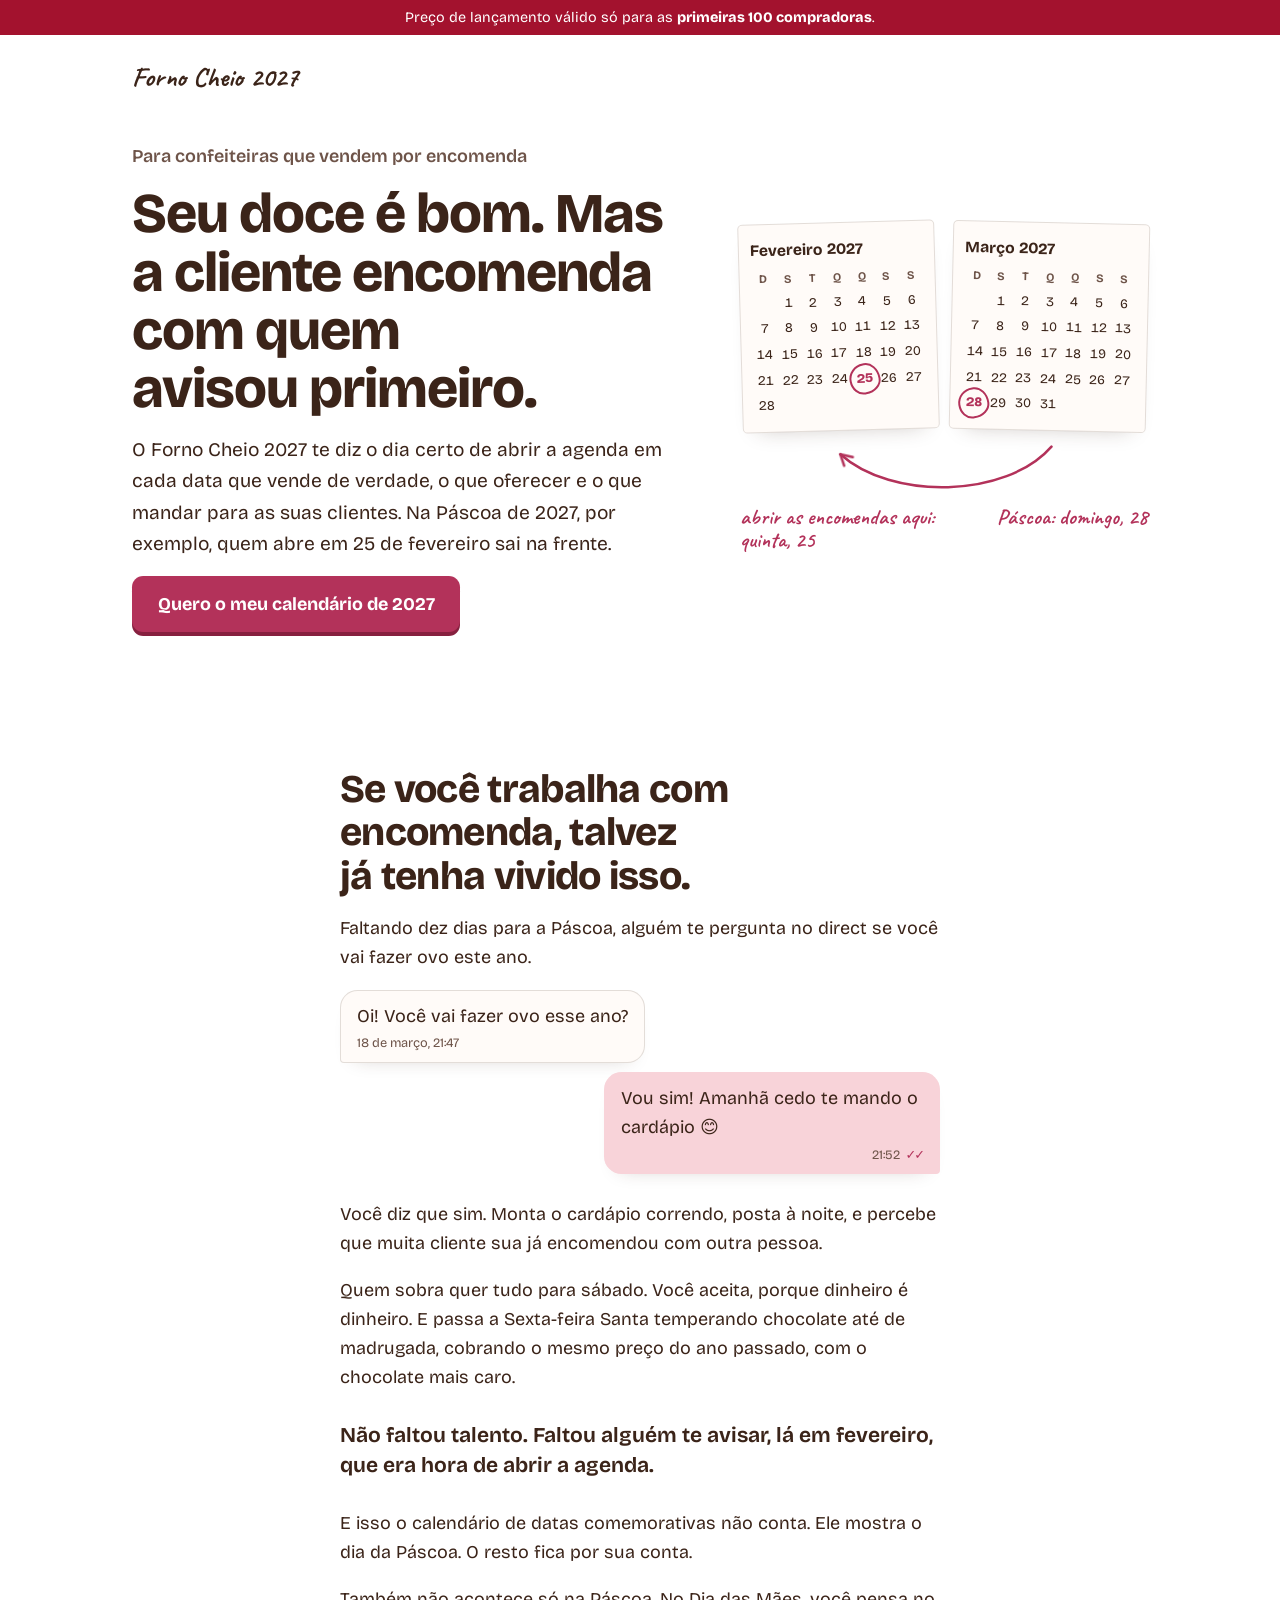
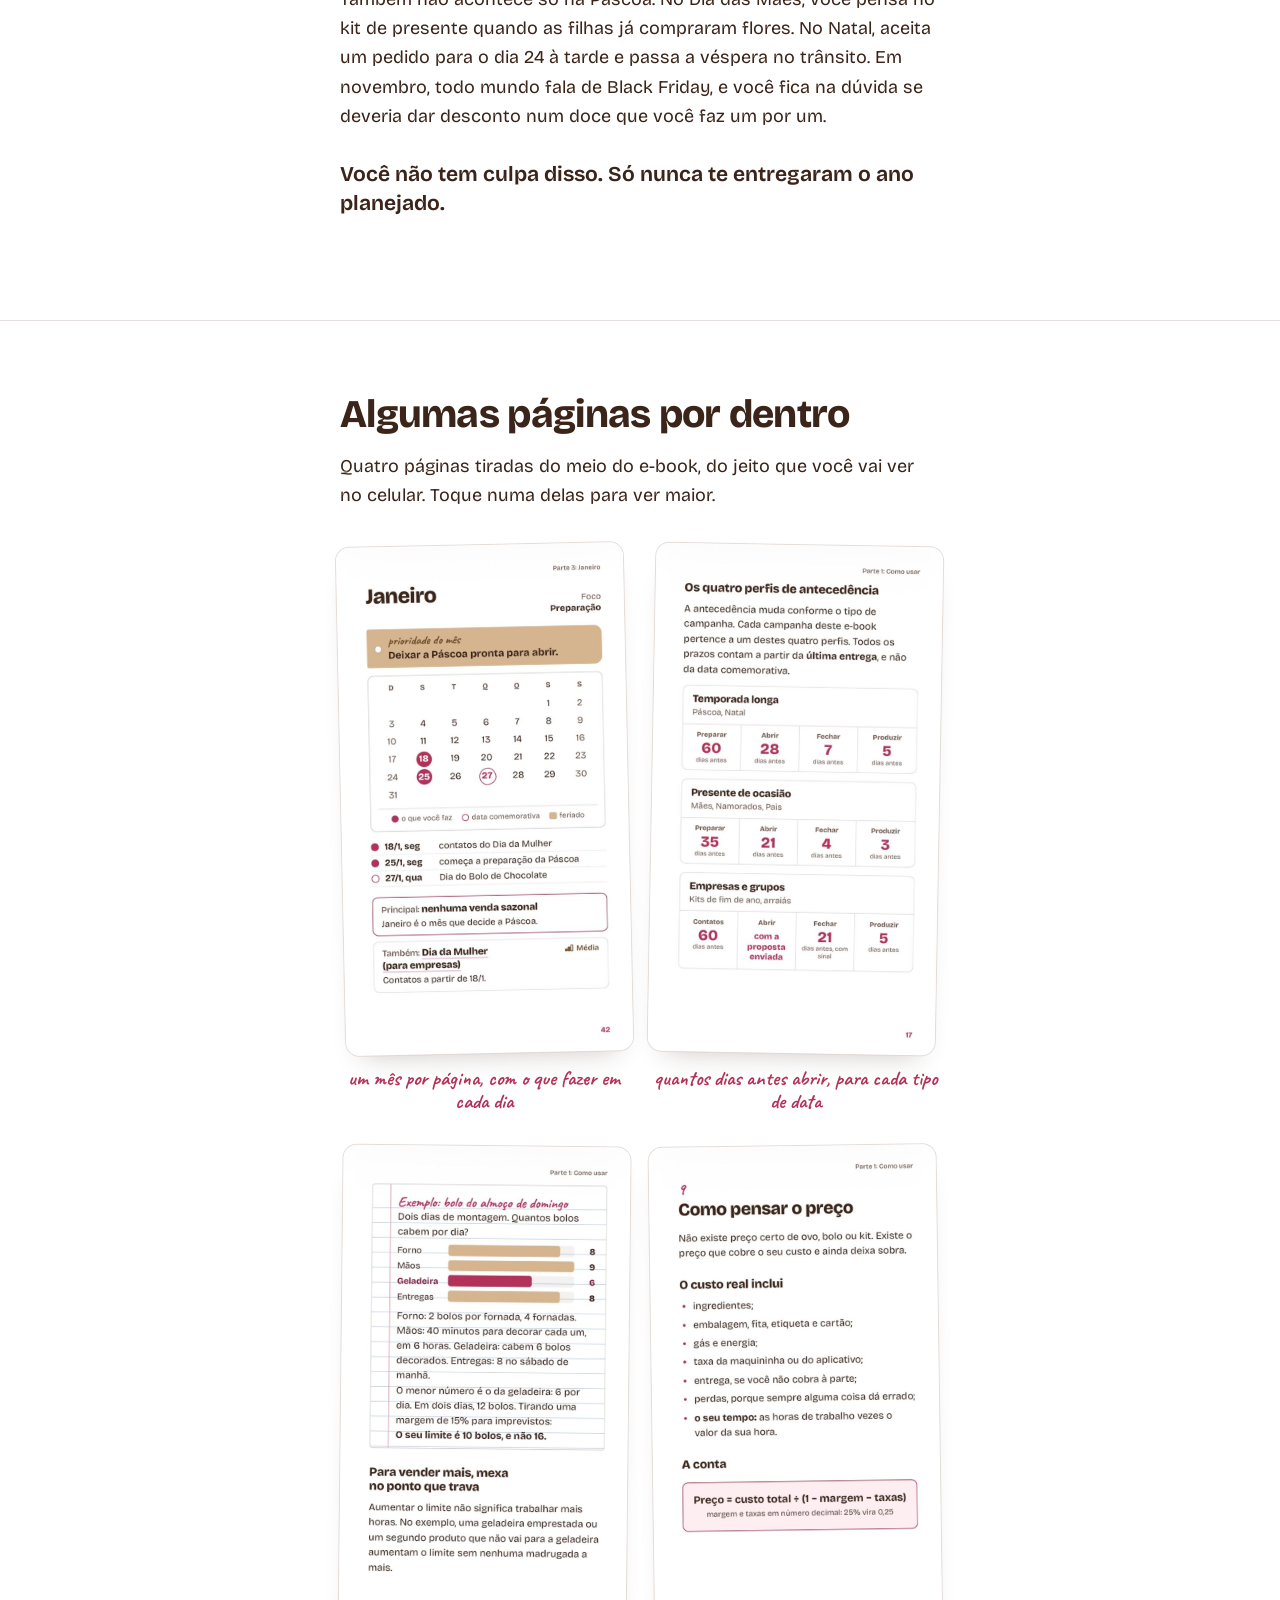
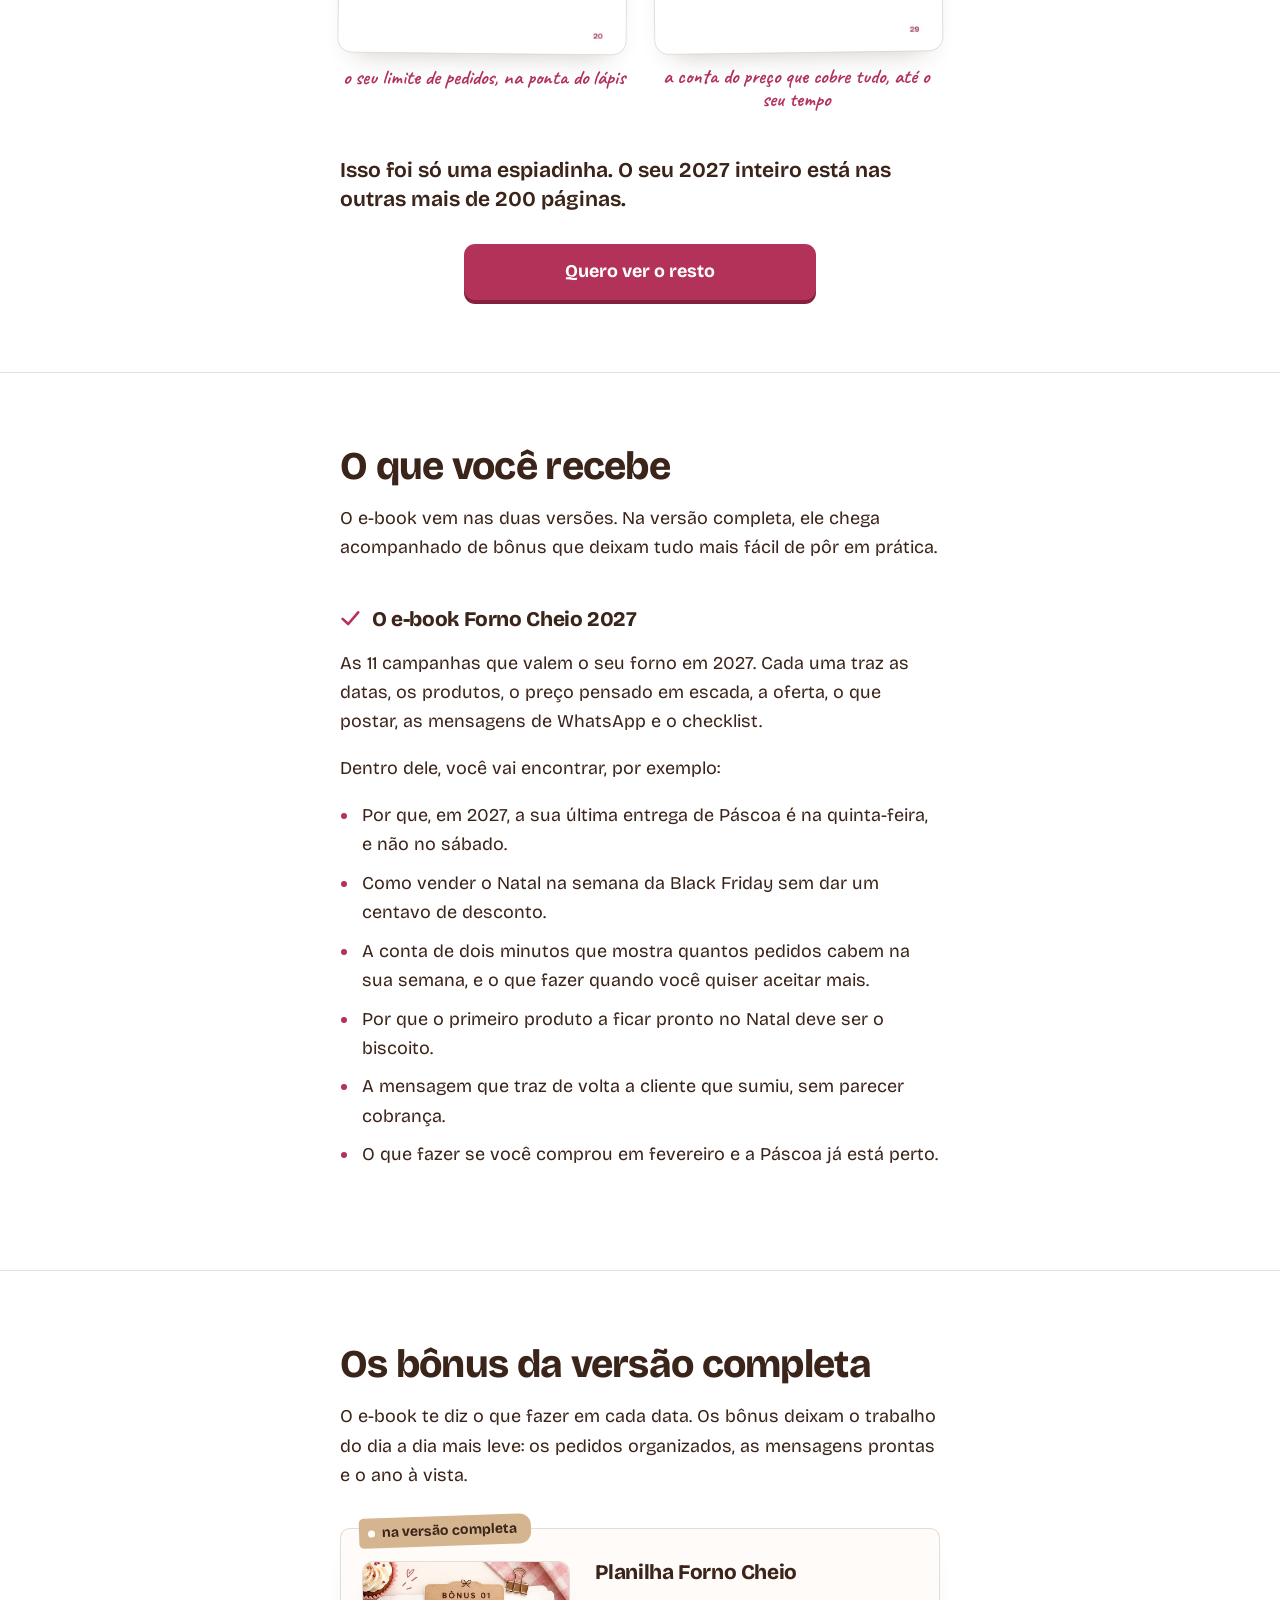
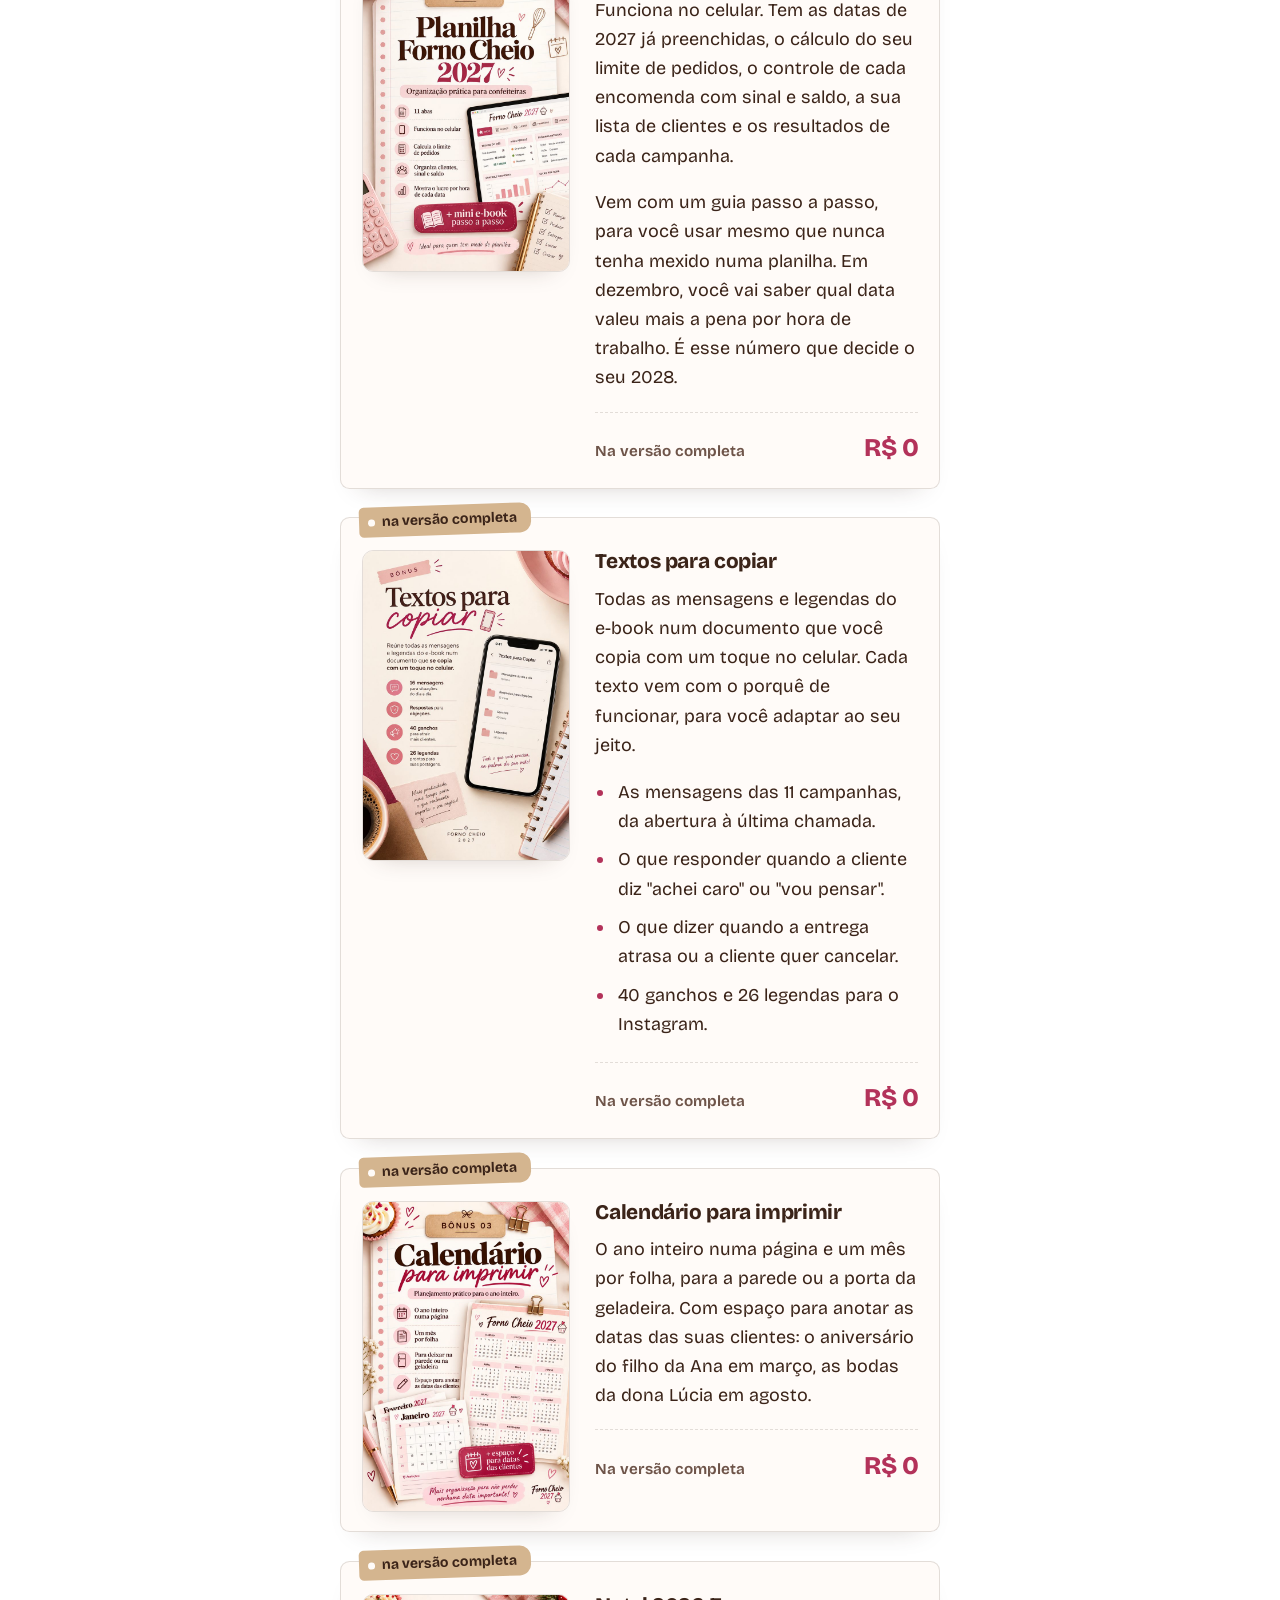
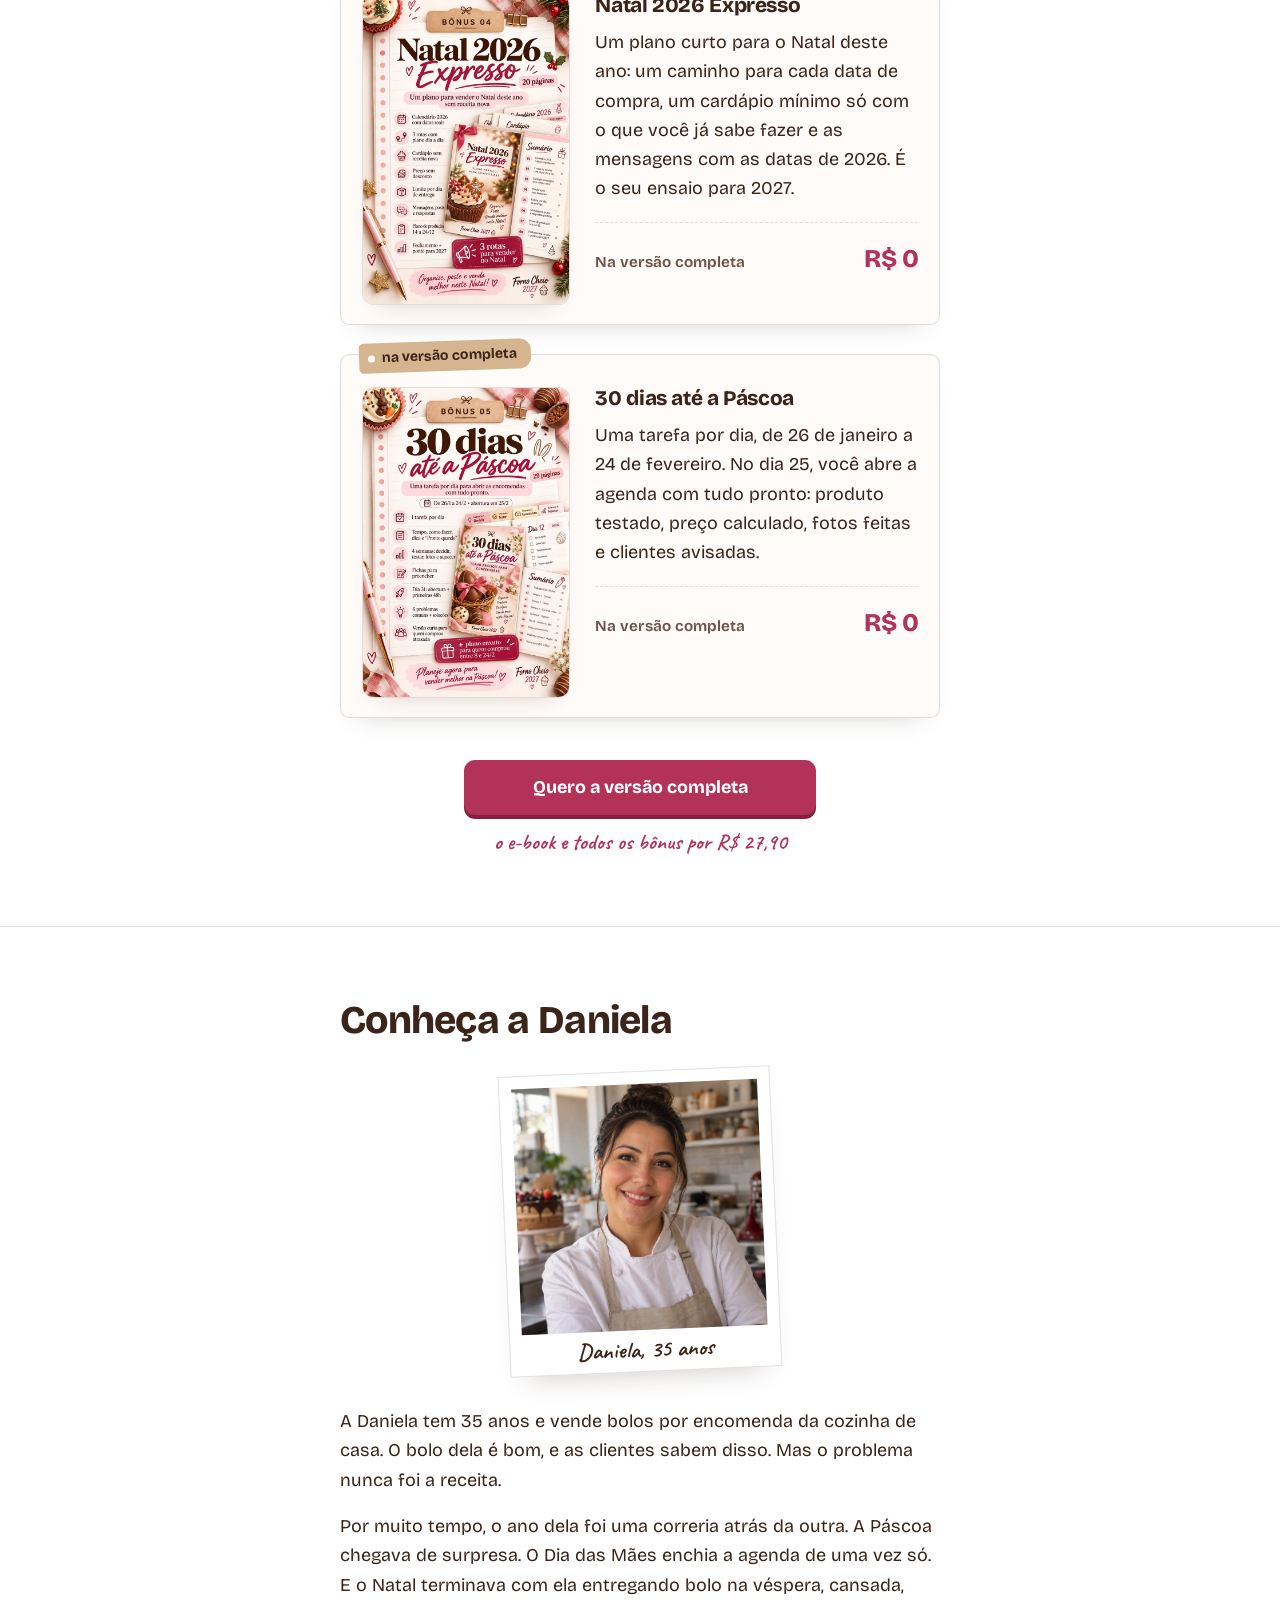
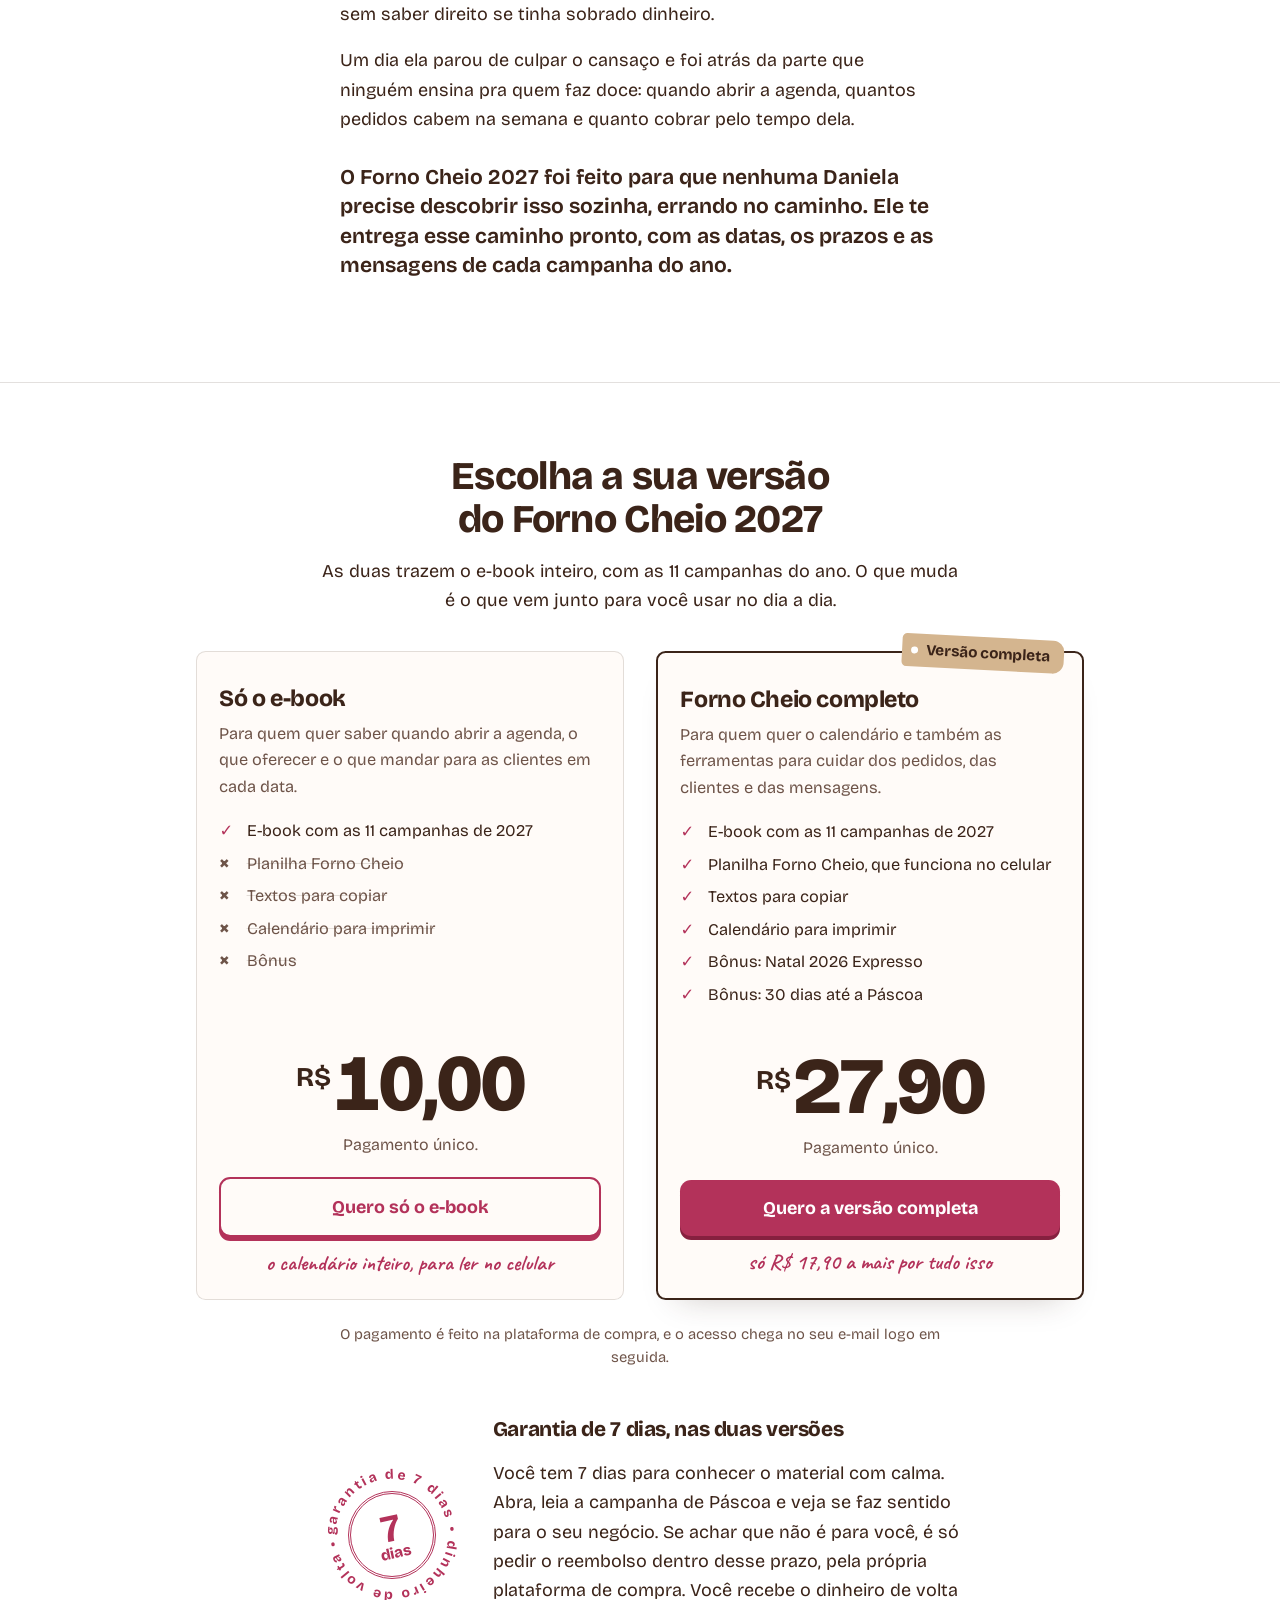
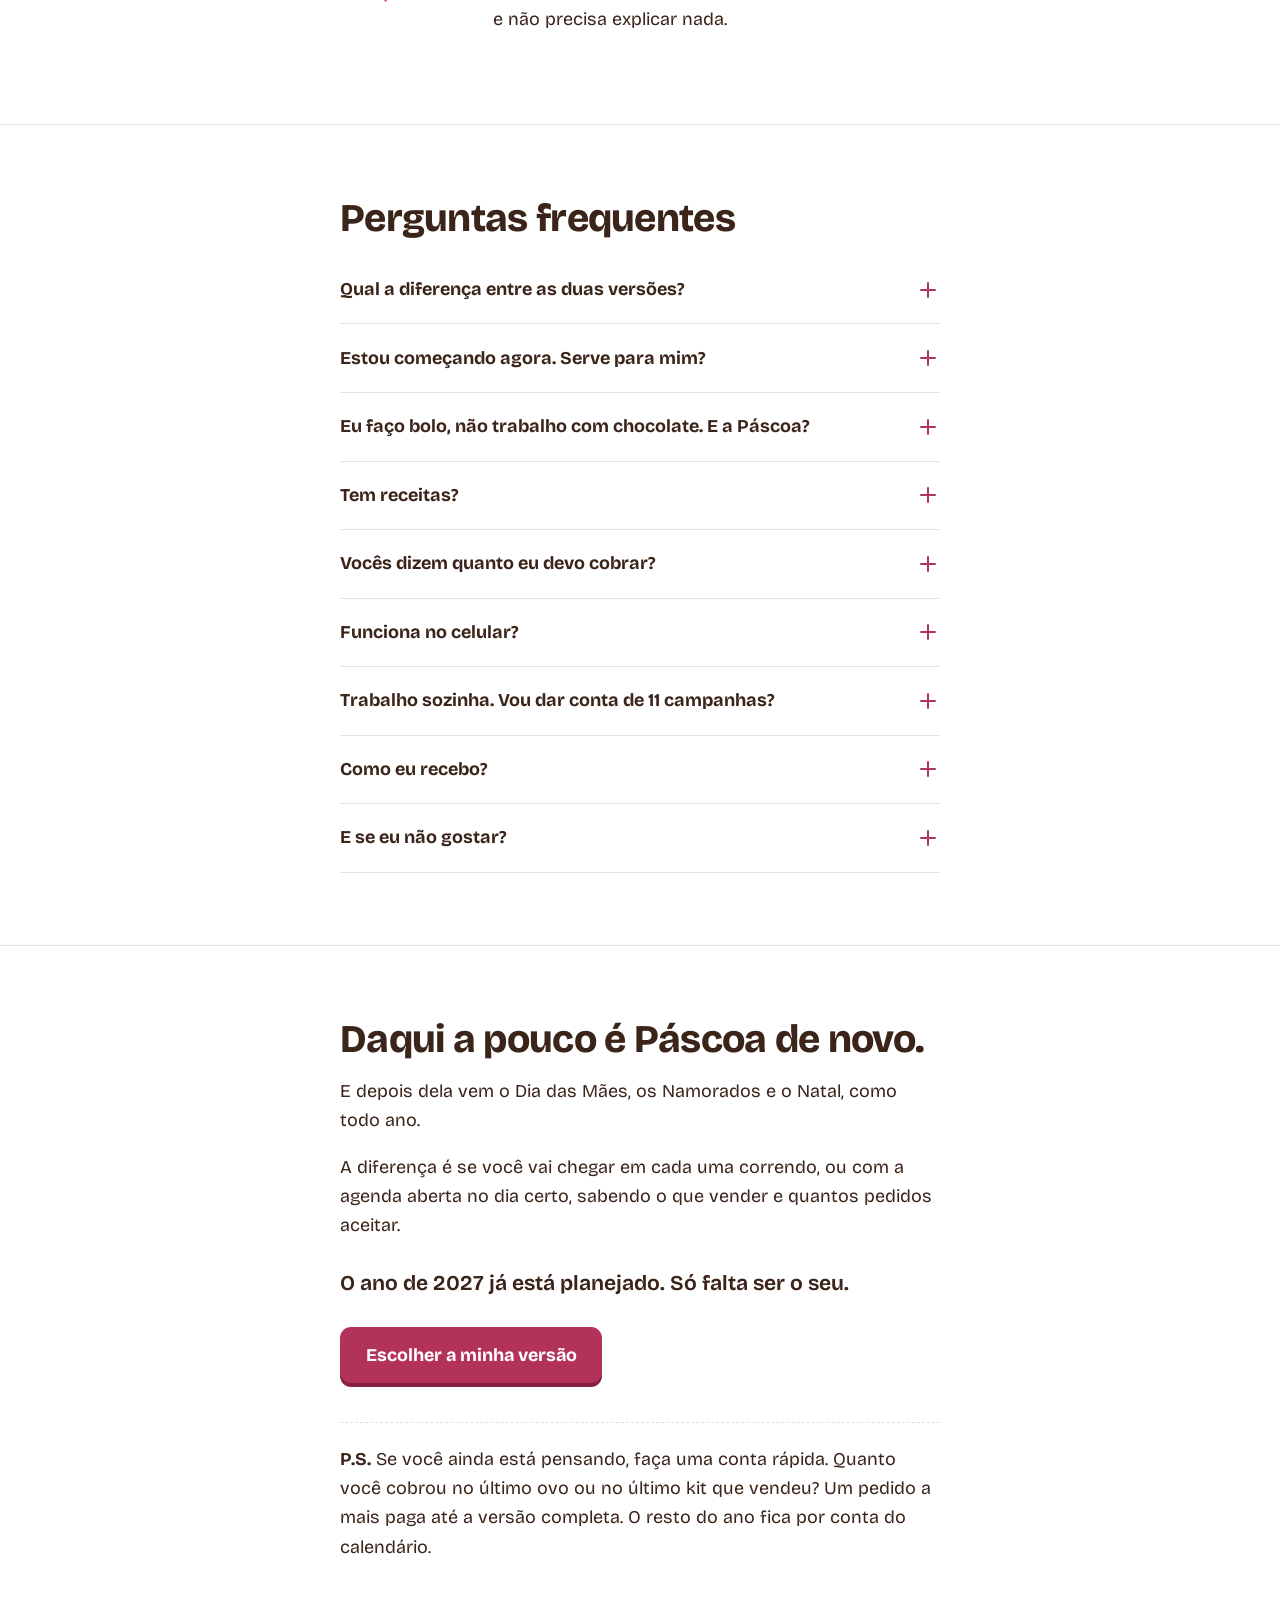
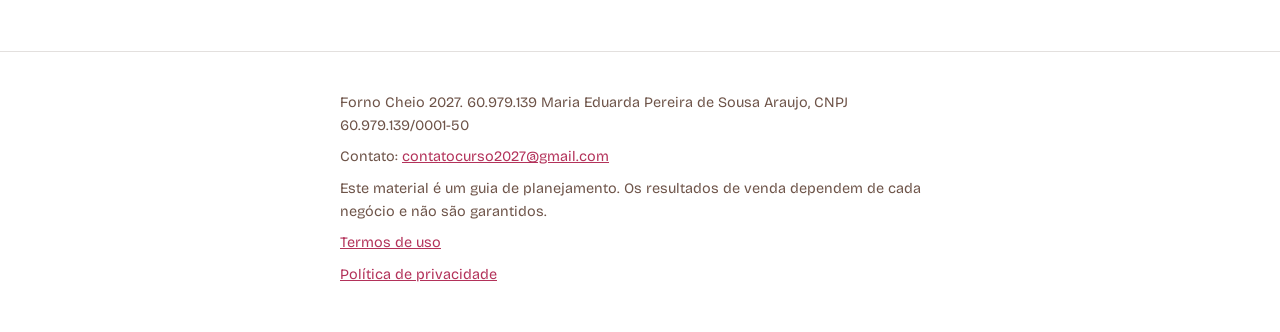
==== commit ba9f439a: "Update index.html" ====
--- a/index.html
+++ b/index.html
@@ -243,8 +243,6 @@
 <section class="bloco daniela" id="daniela">
   <div class="coluna">
     <h2>Conheça a Daniela</h2>
-    <p class="daniela-aviso">A Daniela é uma personagem. Mas, se você vende doce por encomenda, é bem provável que conheça alguém igual a ela. Ou que seja você.</p>
-
     <figure class="polaroid">
       <img src="img/daniela.jpg" width="640" height="640" loading="lazy" alt="Ilustração da personagem Daniela: uma confeiteira sorrindo na cozinha, de dólmã branco e avental, com um bolo de chocolate ao fundo.">
       <figcaption class="mao">Daniela, 35 anos</figcaption>
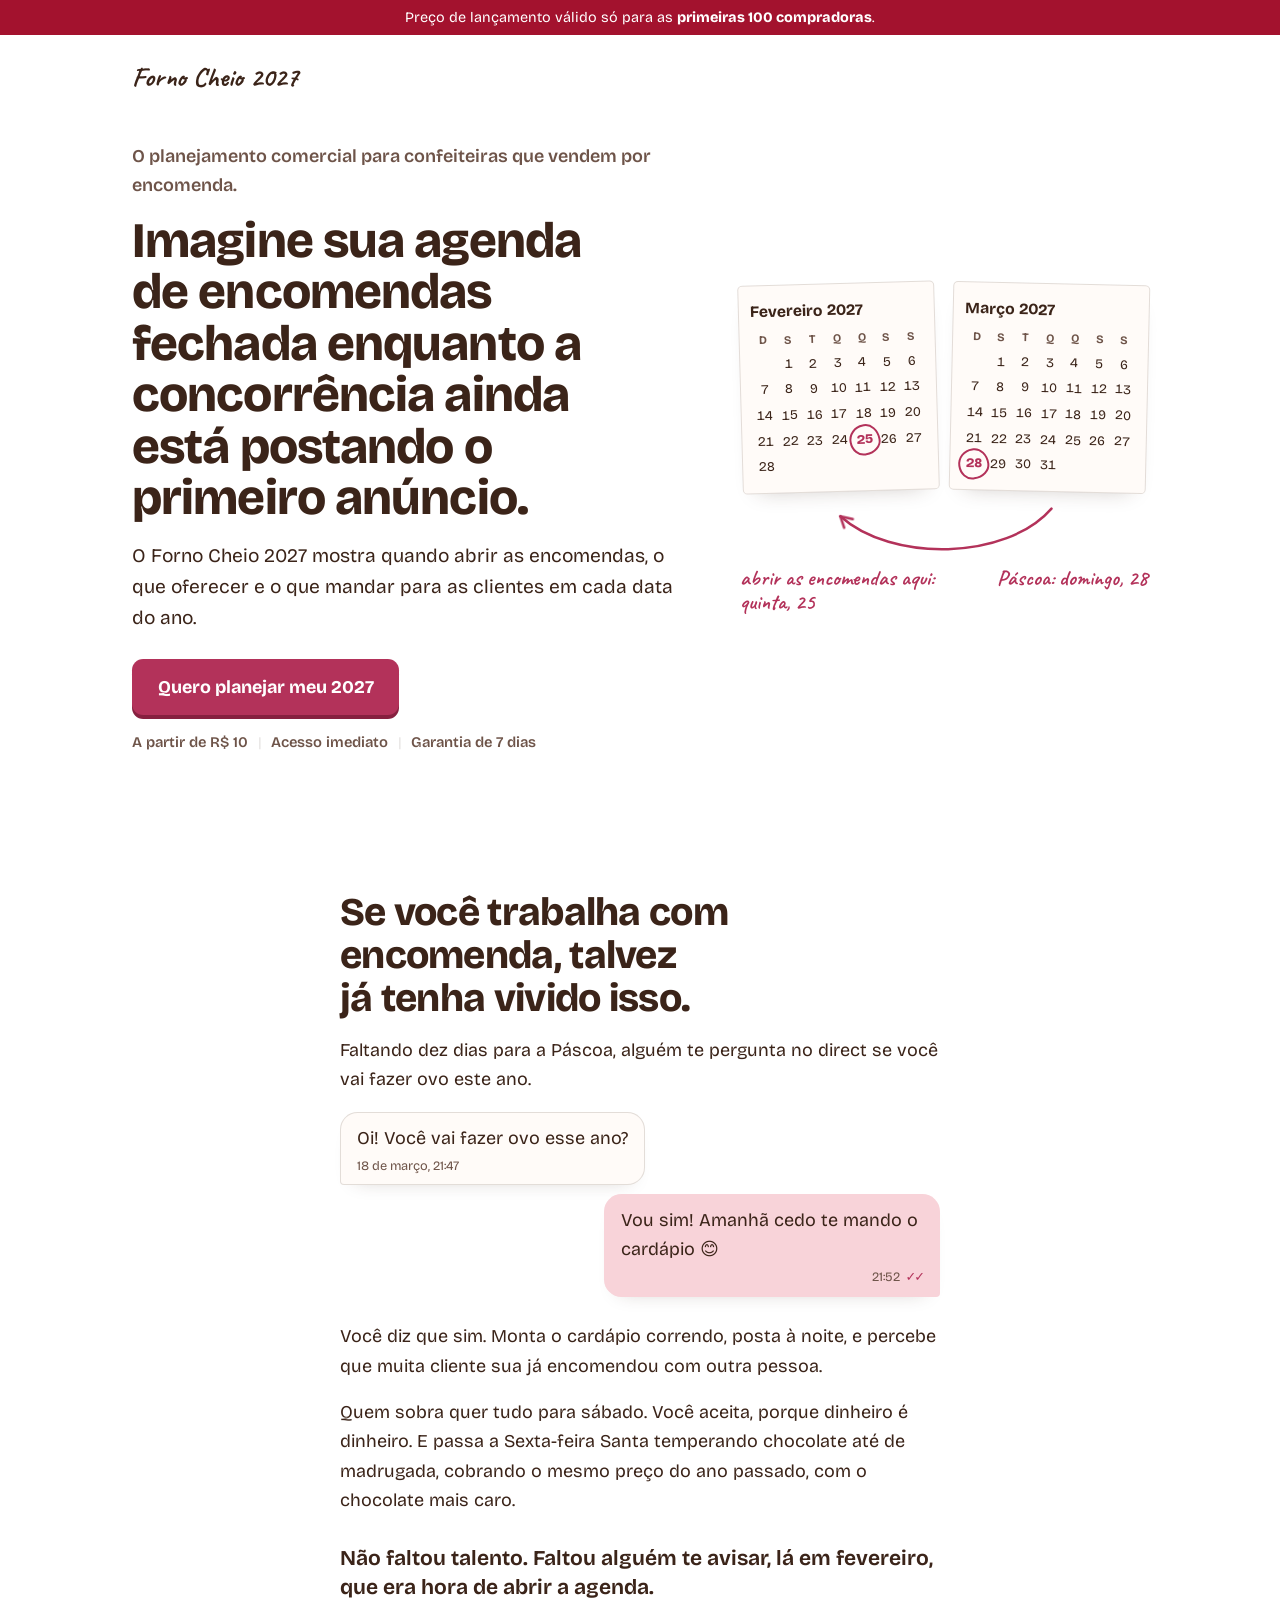
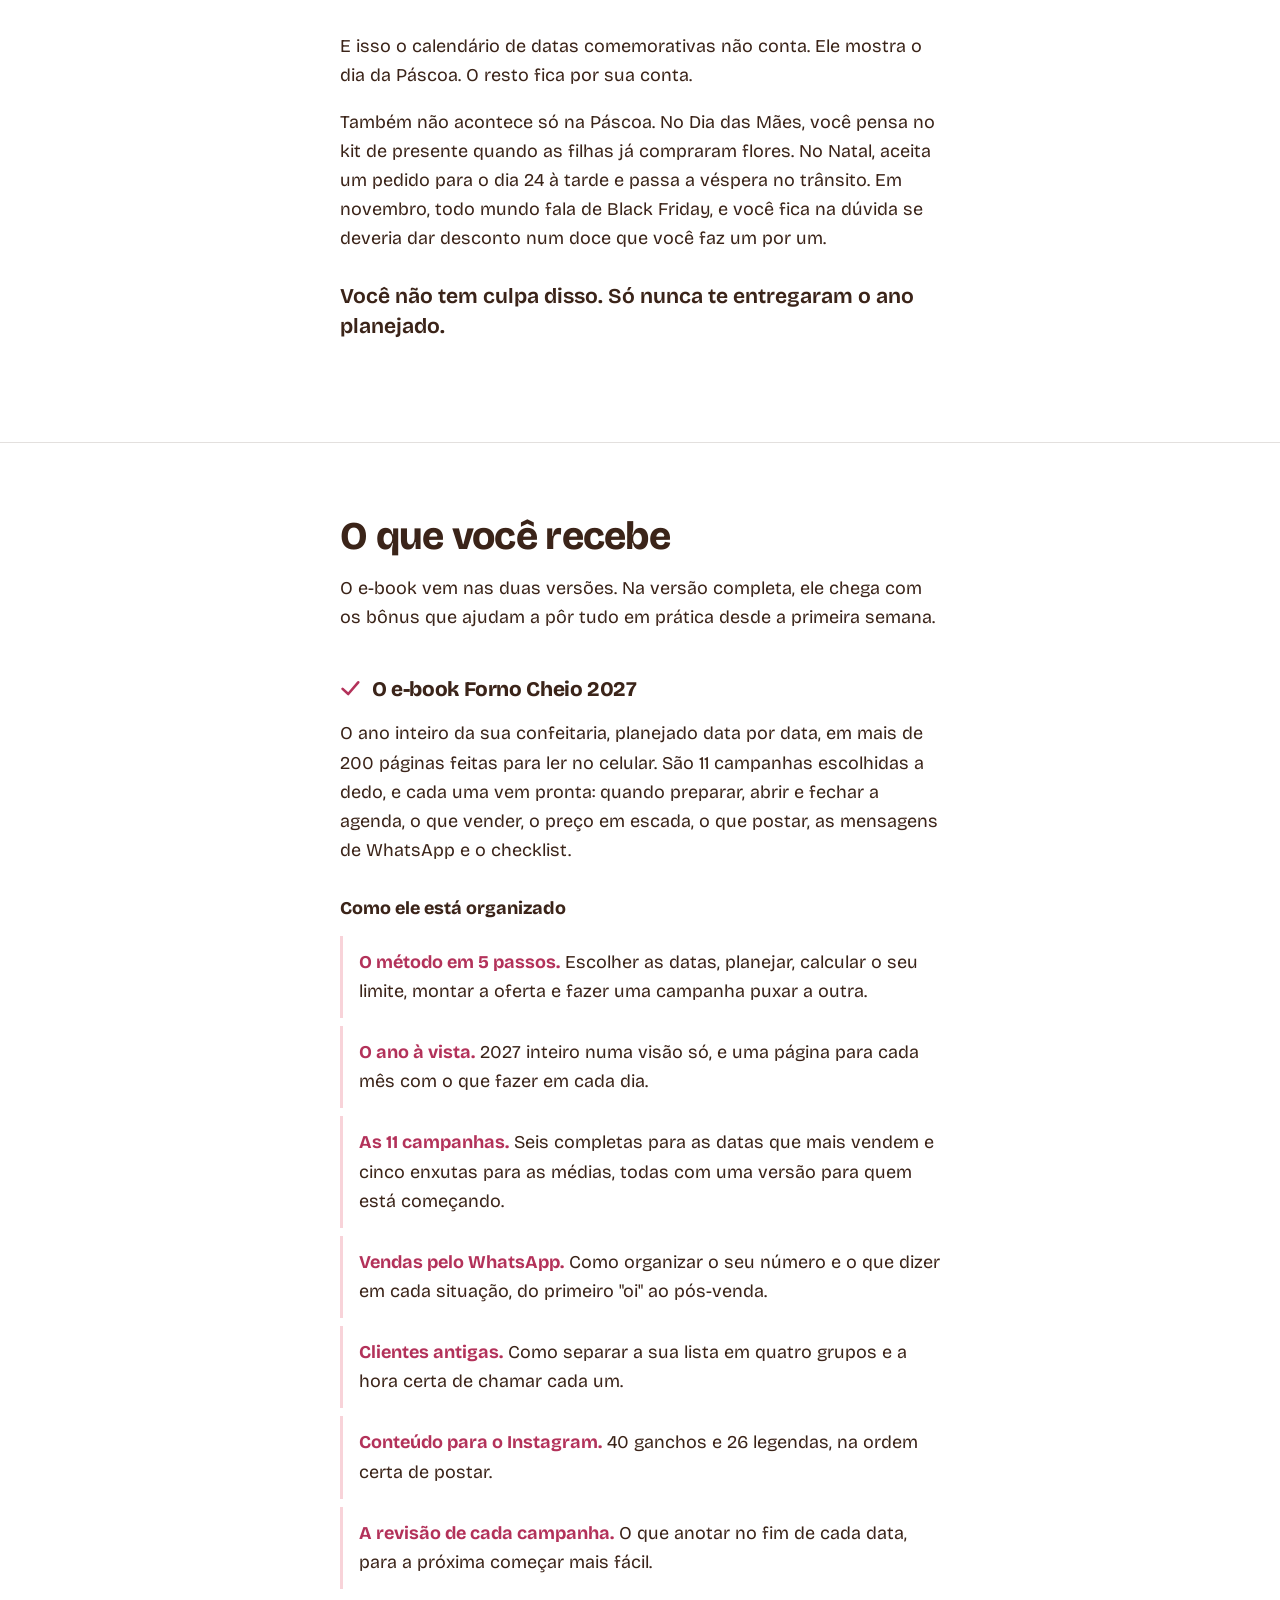
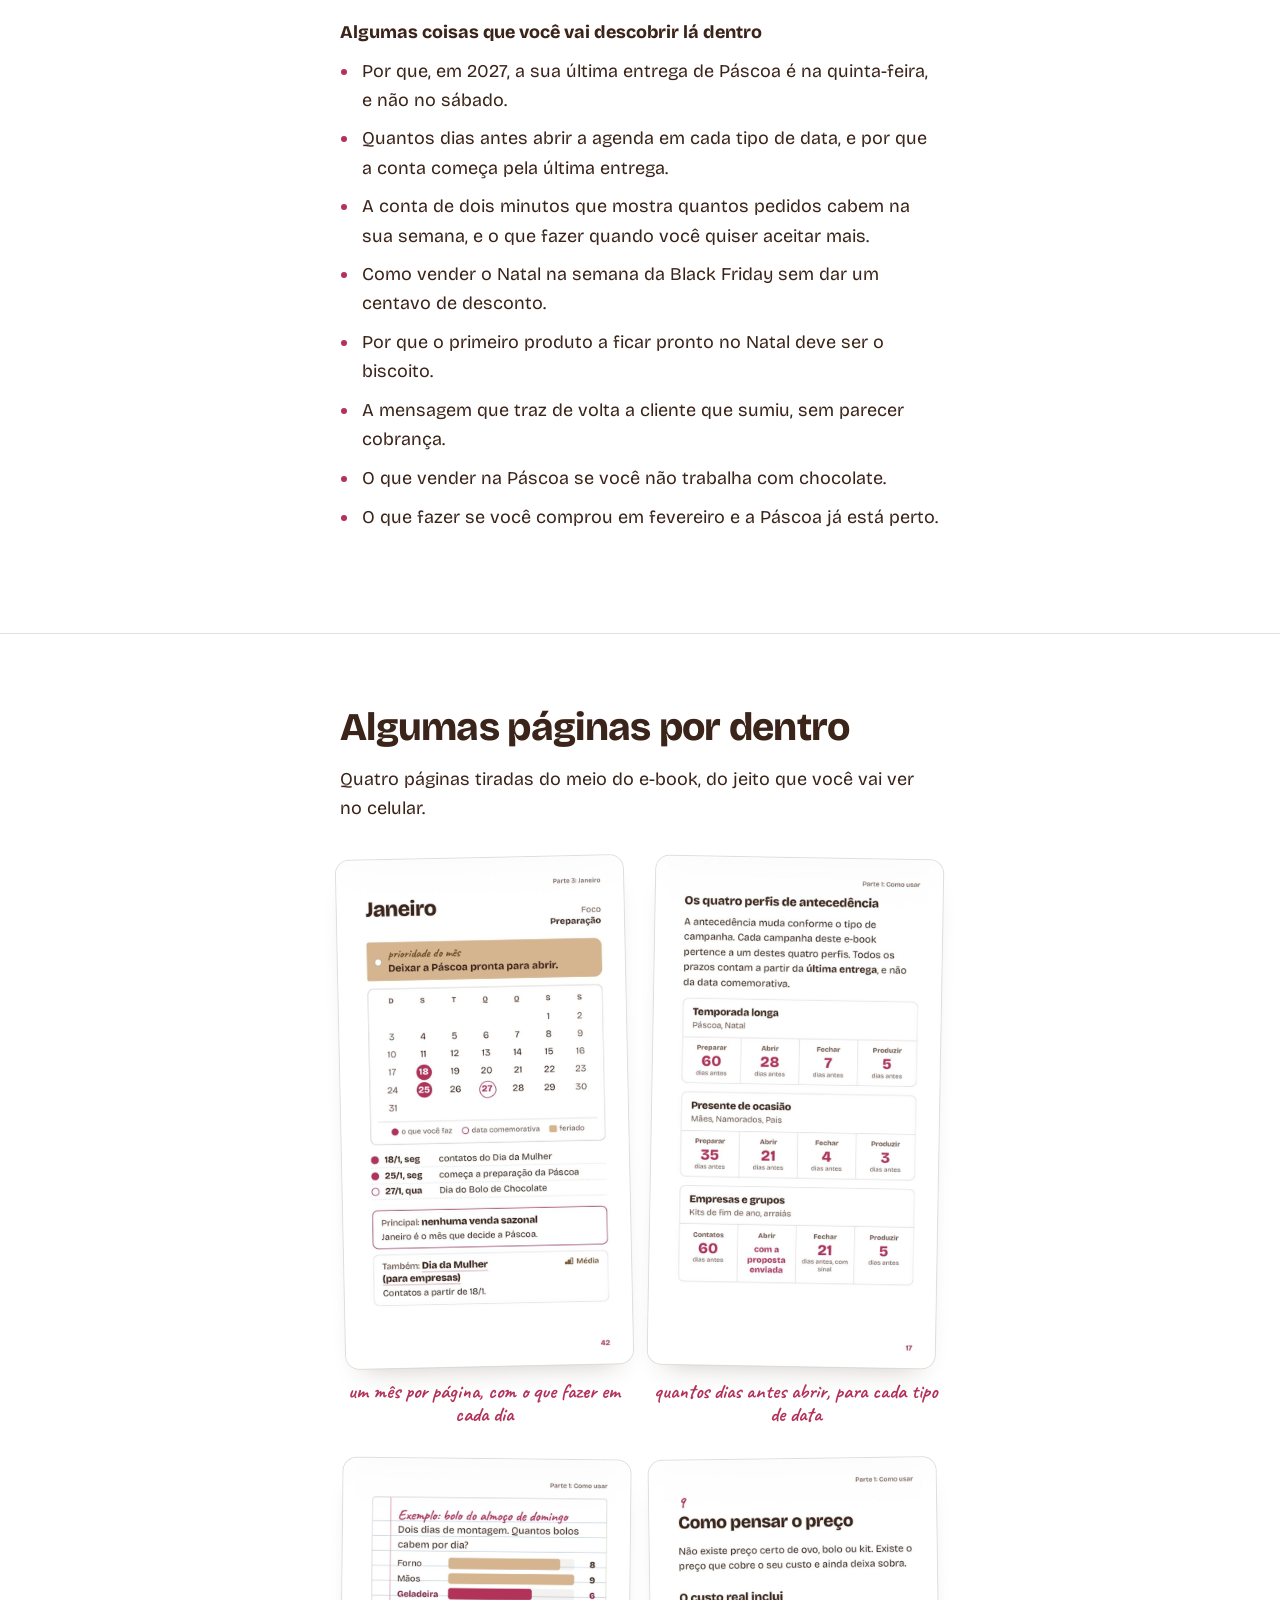
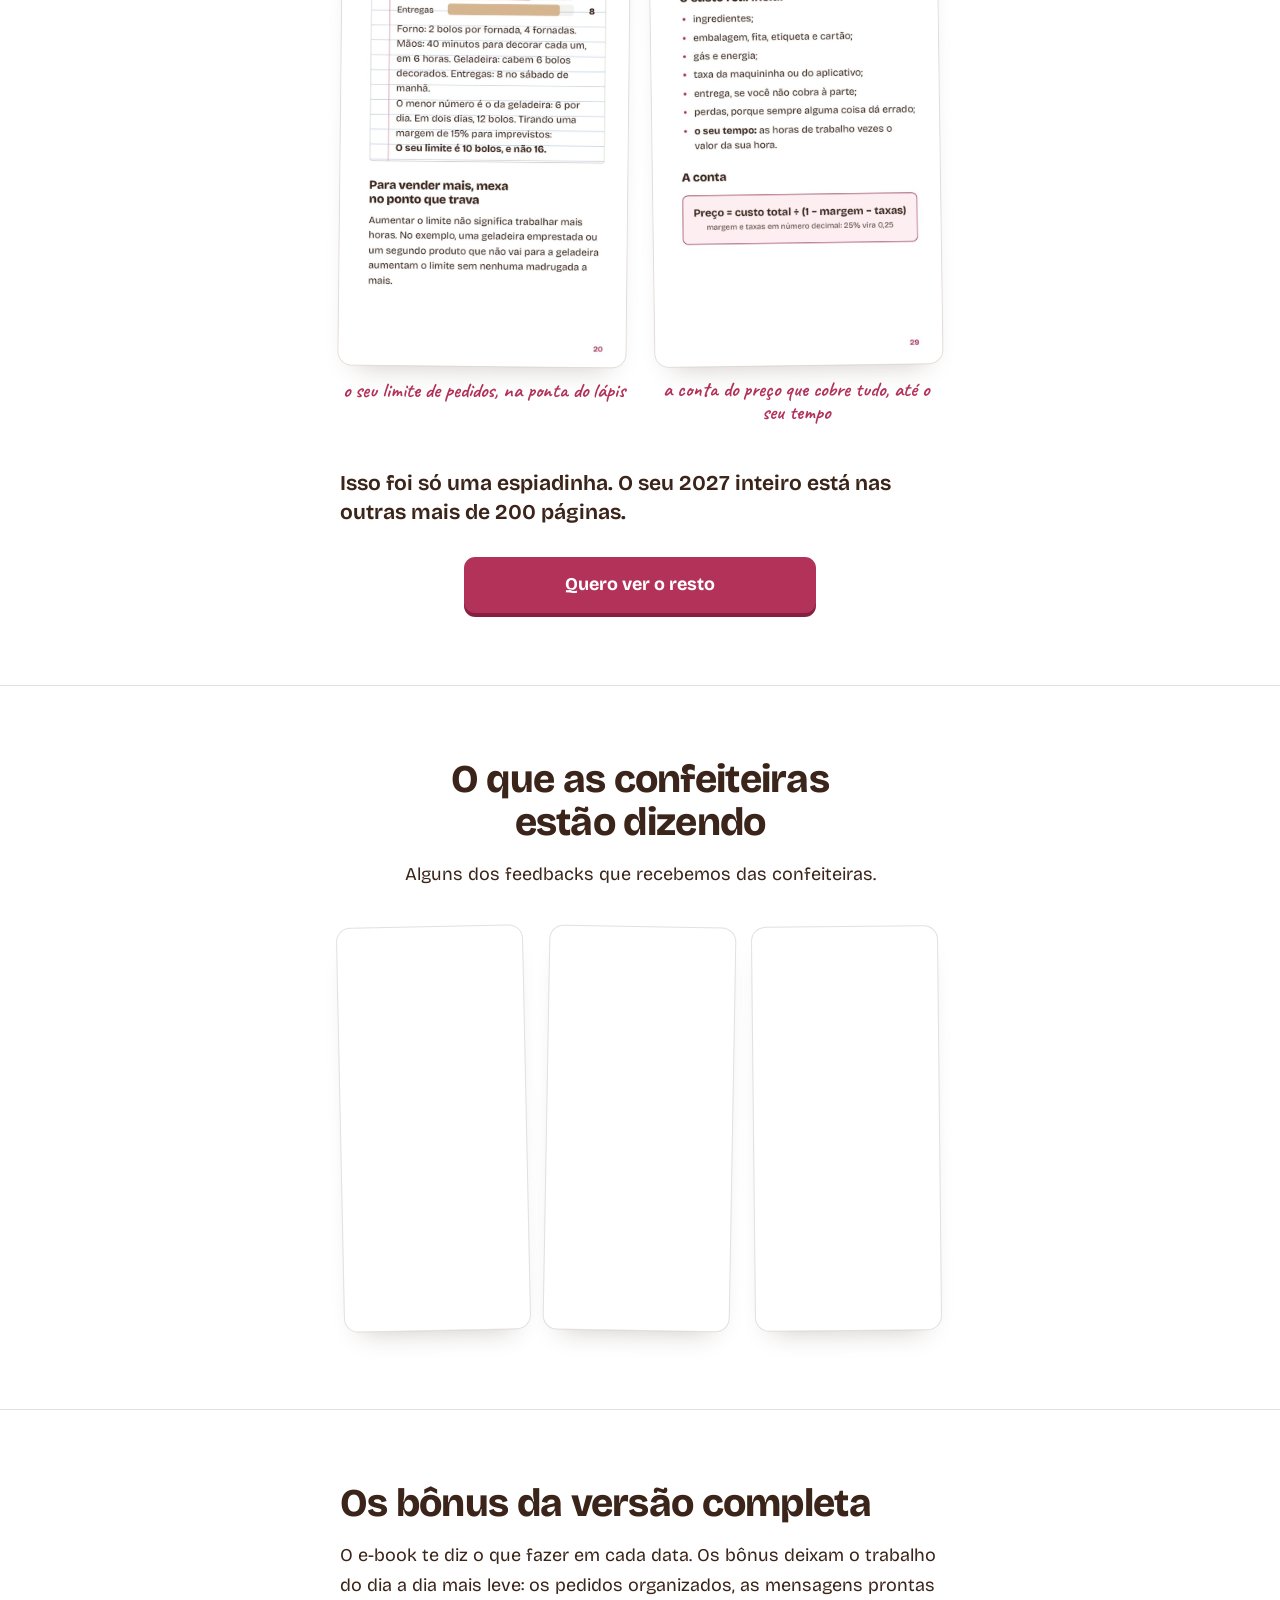
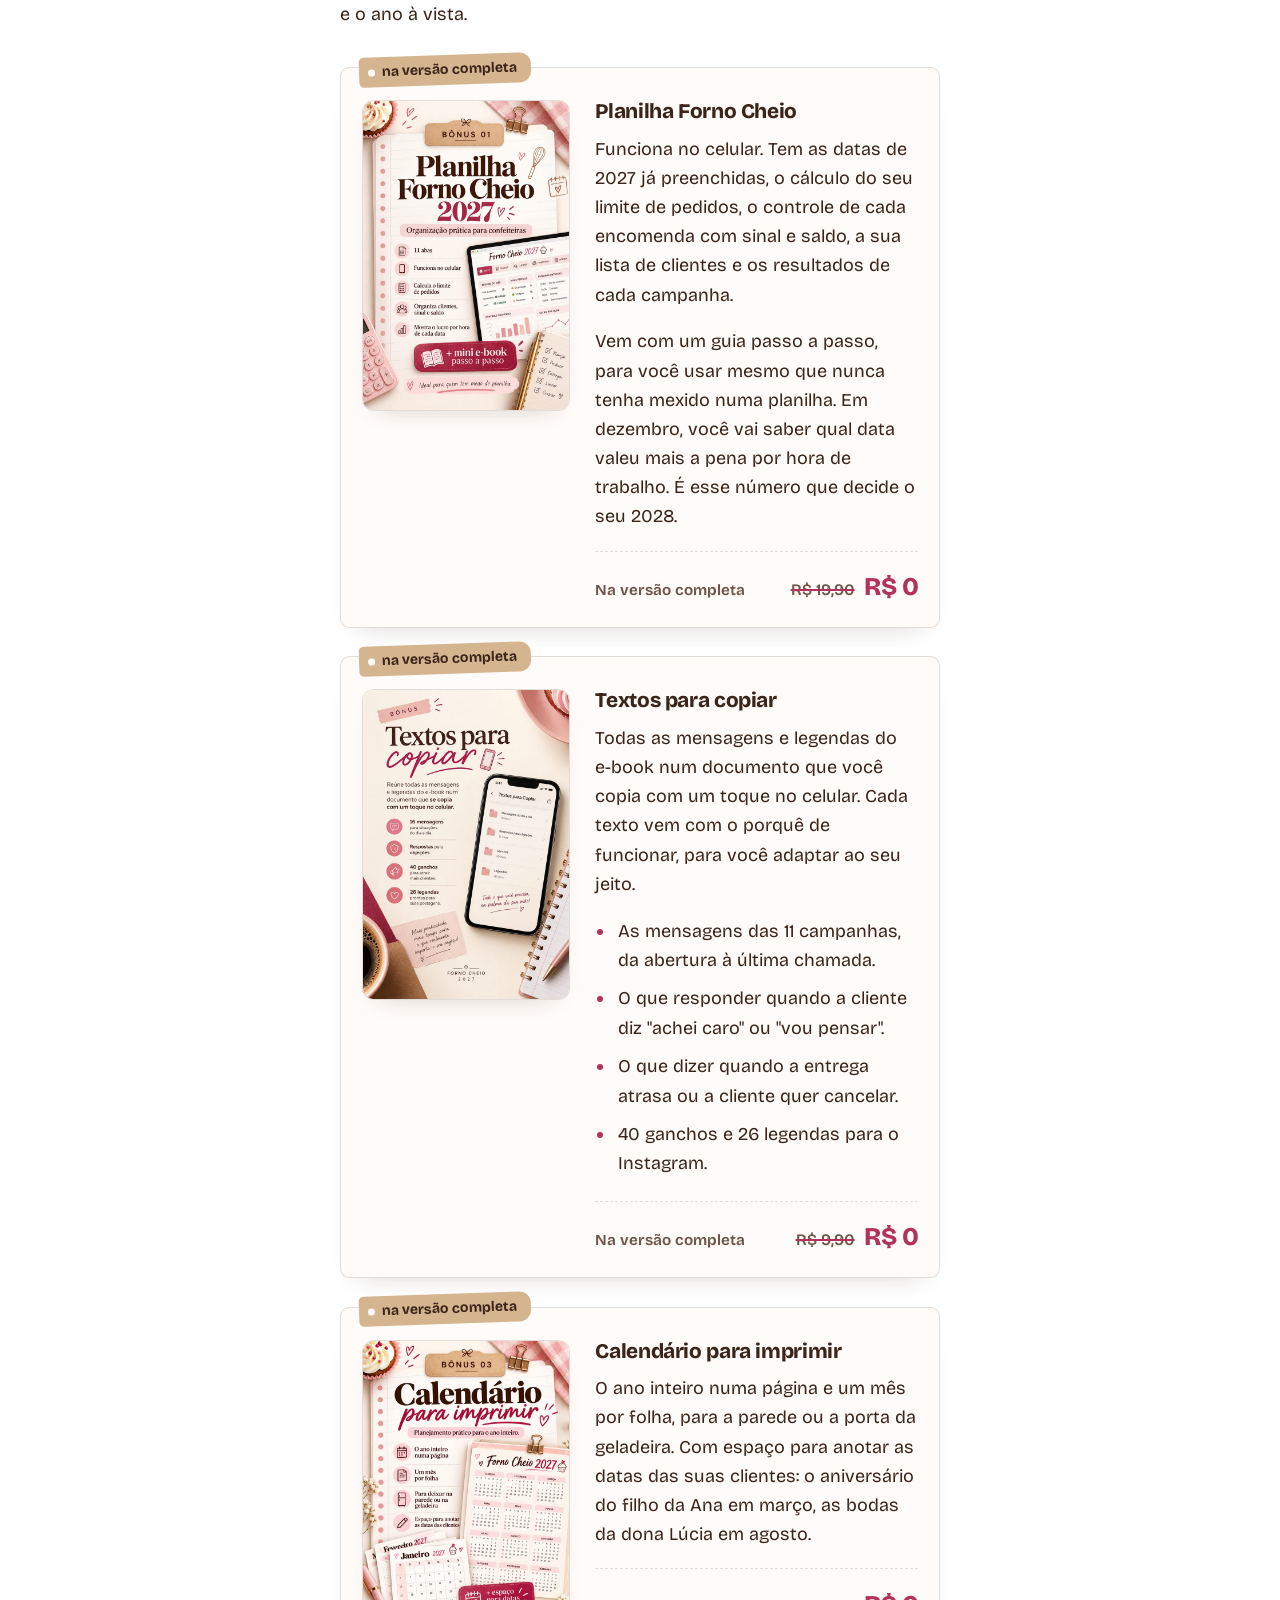
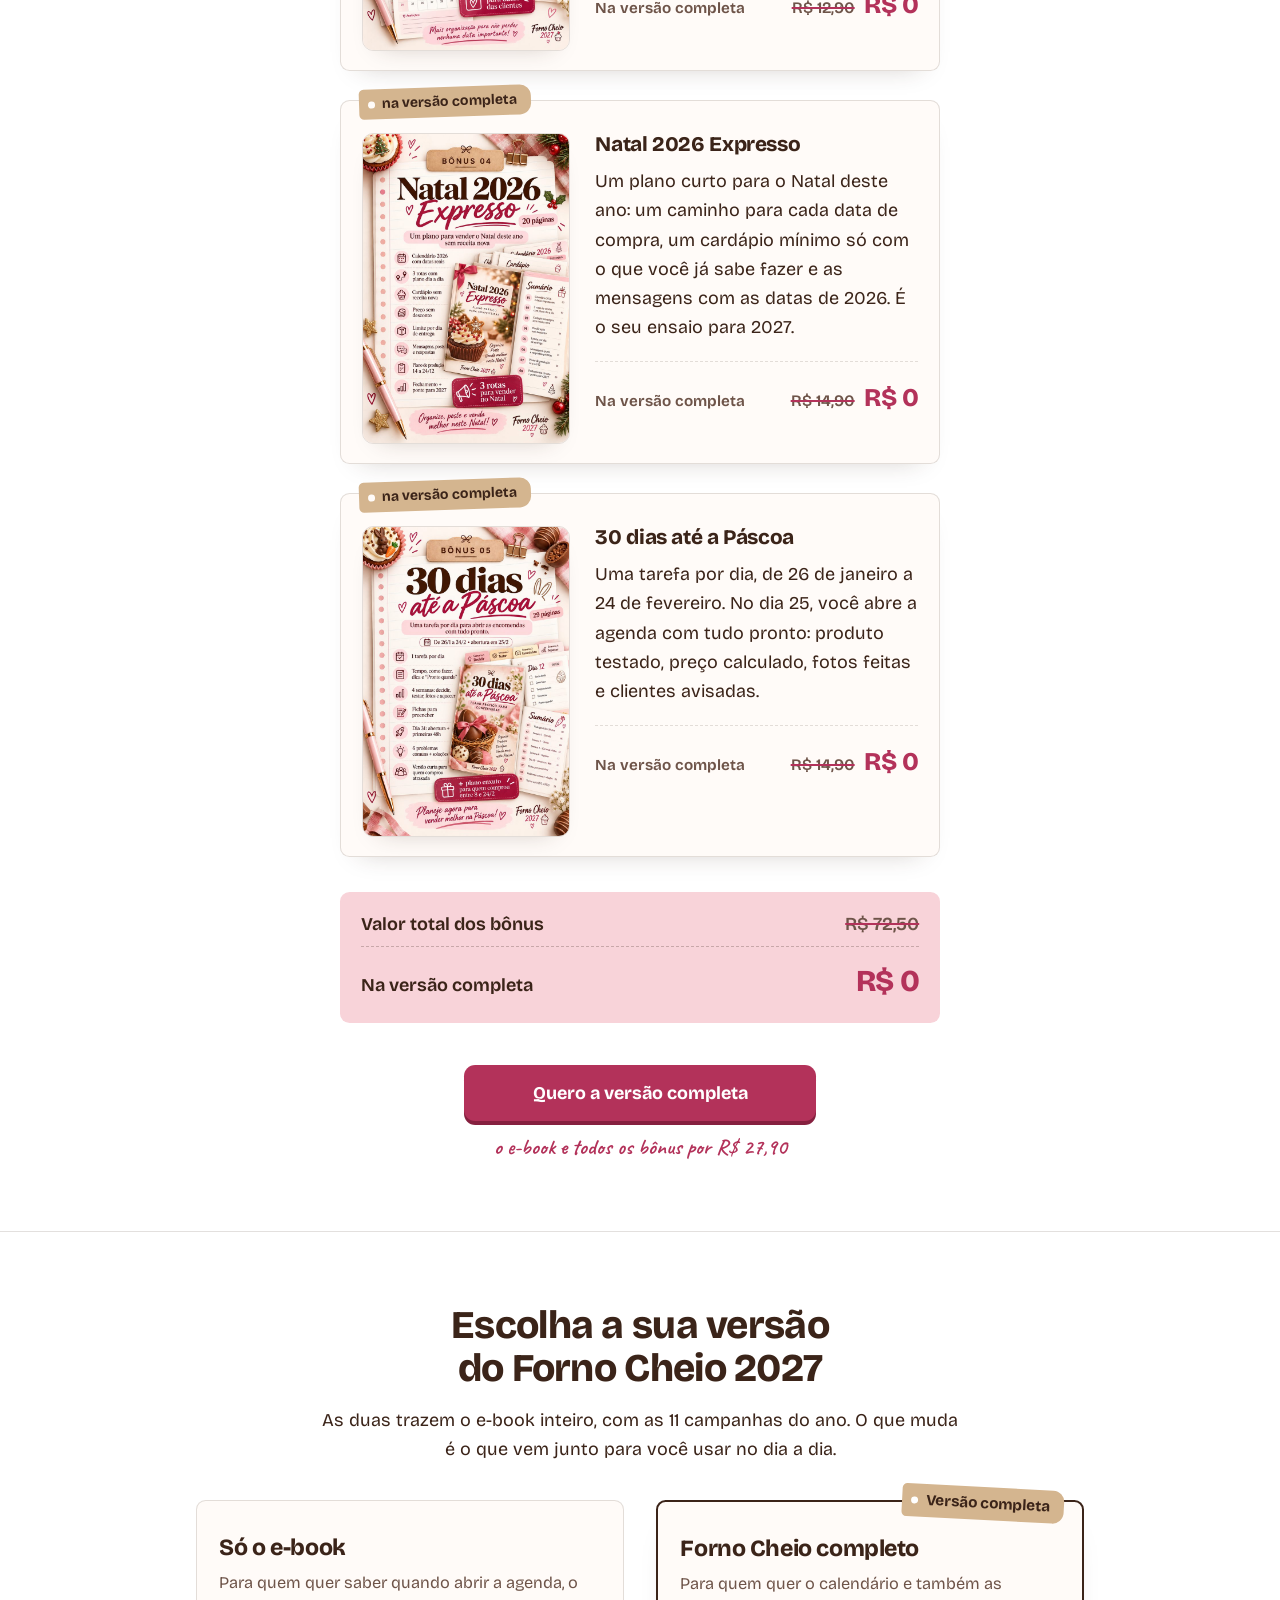
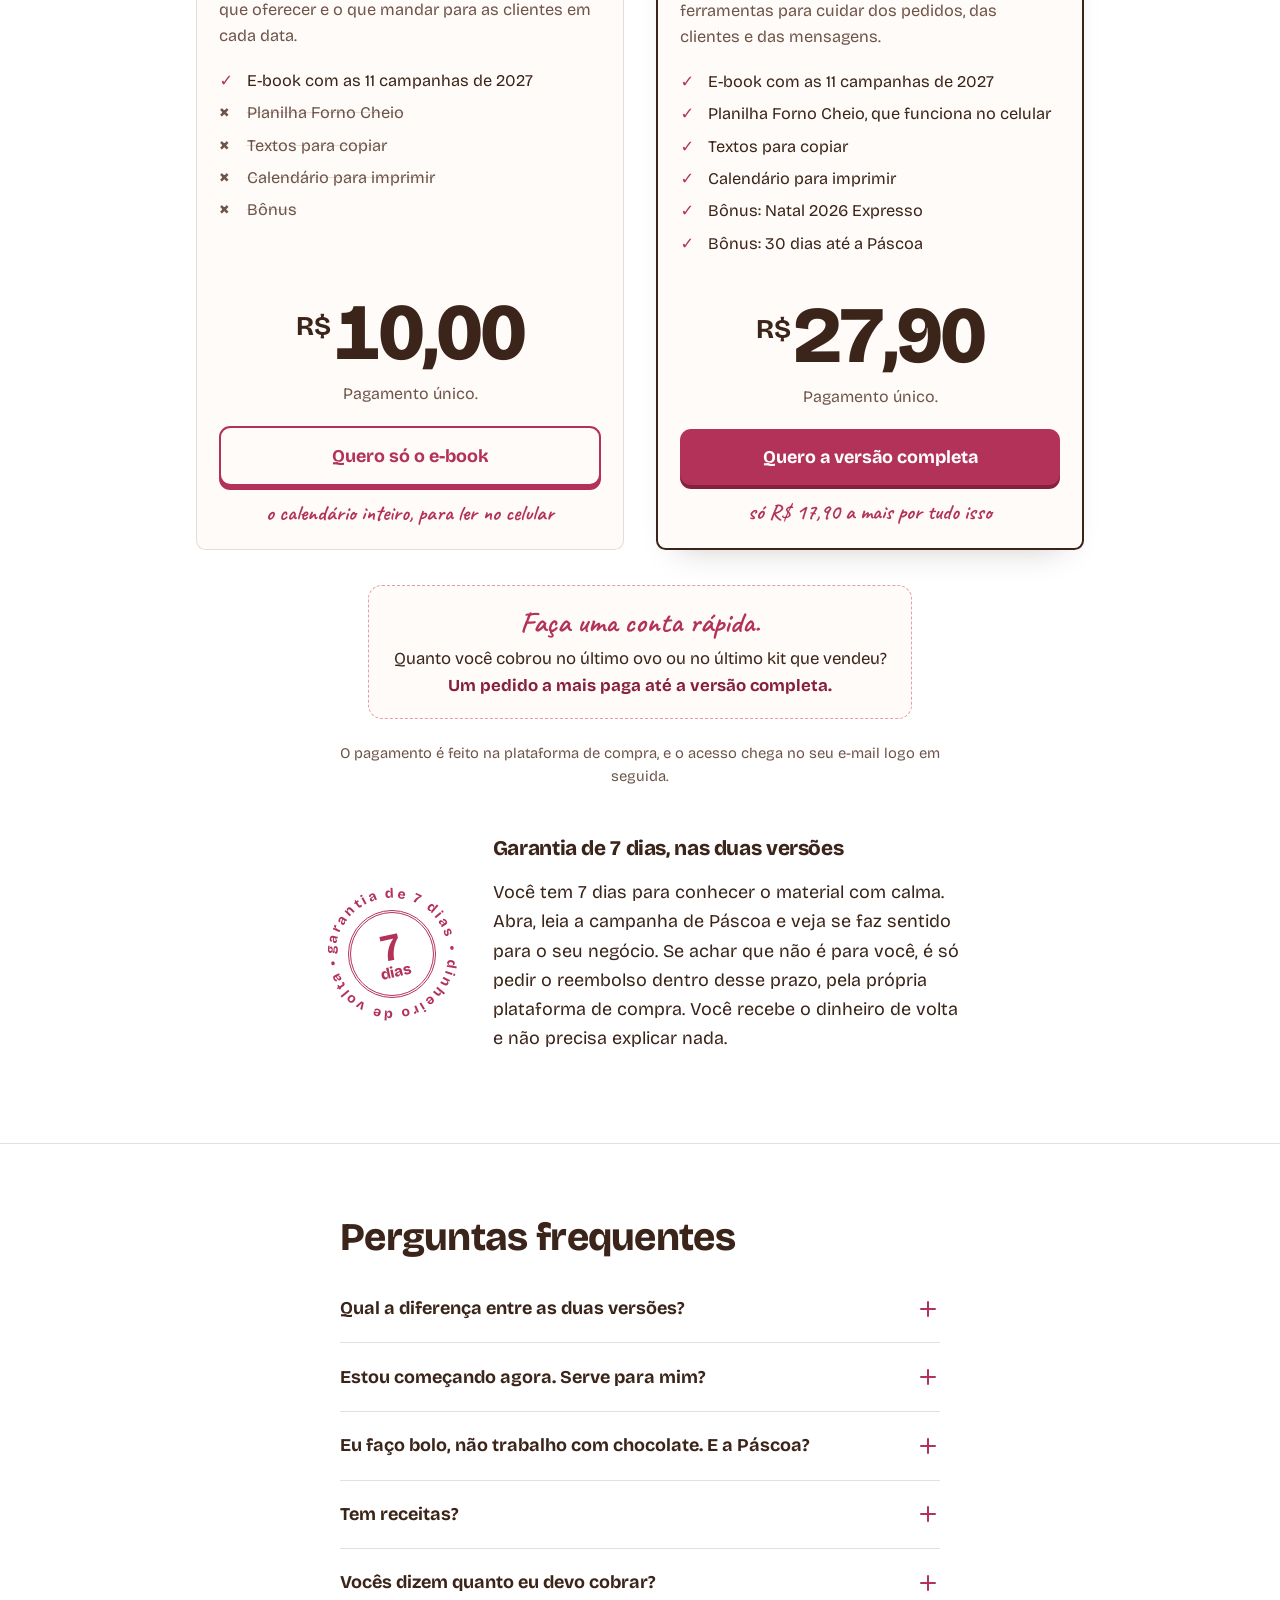
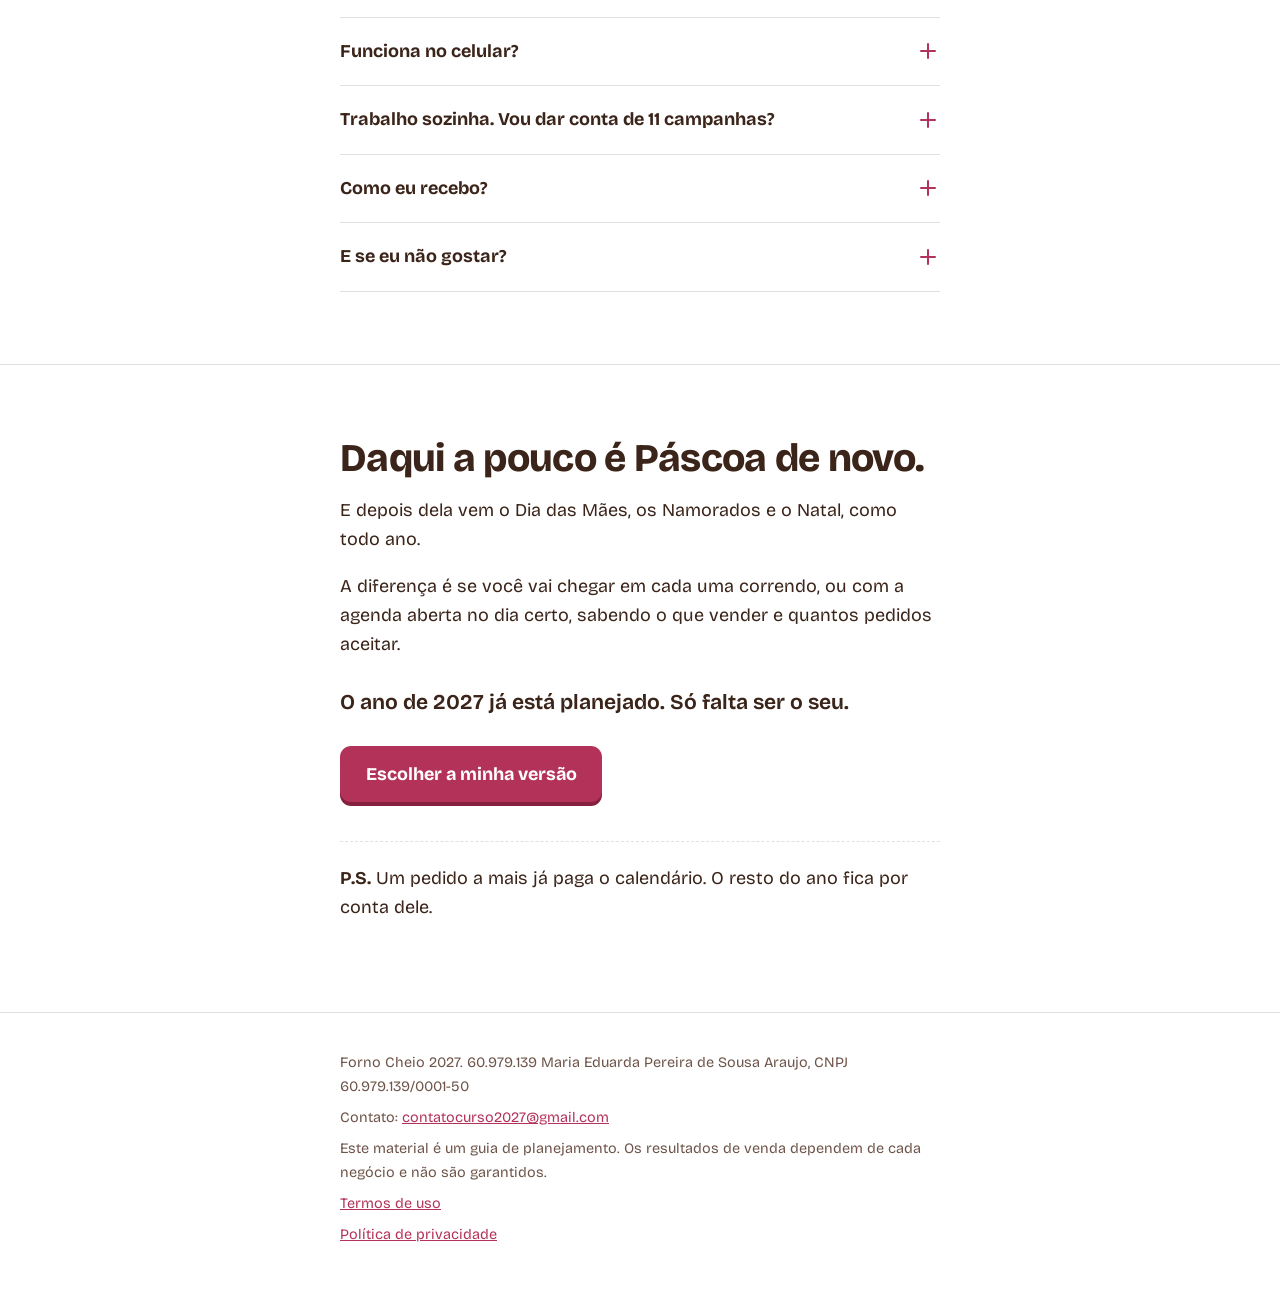
==== commit d4d7b563: "Add files via upload" ====
--- a/index.html
+++ b/index.html
@@ -44,10 +44,11 @@
     <p class="marca">Forno Cheio 2027</p>
     <div class="heroi">
       <div>
-        <p class="pre">Para confeiteiras que vendem por encomenda</p>
-        <h1>Seu doce é bom. Mas a cliente encomenda com quem avisou primeiro.</h1>
-        <p class="sub">O Forno Cheio 2027 te diz o dia certo de abrir a agenda em cada data que vende de verdade, o que oferecer e o que mandar para as suas clientes. Na Páscoa de 2027, por exemplo, quem abre em 25 de fevereiro sai na frente.</p>
-        <a class="botao" href="#oferta">Quero o meu calendário de 2027</a>
+        <p class="pre">O planejamento comercial para confeiteiras que vendem por encomenda.</p>
+        <h1>Imagine sua agenda de encomendas fechada enquanto a concorrência ainda está postando o primeiro anúncio.</h1>
+        <p class="sub">O Forno Cheio 2027 mostra quando abrir as encomendas, o que oferecer e o que mandar para as clientes em cada data do ano.</p>
+        <a class="botao" href="#oferta">Quero planejar meu 2027</a>
+        <p class="heroi-selos"><span>A partir de R$&nbsp;10</span><span>Acesso imediato</span><span>Garantia de 7 dias</span></p>
       </div>
       <figure class="calendarios" role="img" aria-label="Calendários de fevereiro e março de 2027. O dia 28 de março, Páscoa, está circulado, com uma seta voltando até 25 de fevereiro, o dia de abrir as encomendas.">
         <div class="cal-par">
@@ -93,10 +94,46 @@
   </div>
 </section>
 
+<section class="bloco">
+  <div class="coluna">
+    <h2>O que você recebe</h2>
+    <p>O e-book vem nas duas versões. Na versão completa, ele chega com os bônus que ajudam a pôr tudo em prática desde a primeira semana.</p>
+
+    <div class="entrega">
+      <h3><svg viewBox="0 0 24 24" aria-hidden="true"><path d="M3 12.5 L9.5 18.5 L21 5"/></svg>O e-book Forno Cheio 2027</h3>
+      <p>O ano inteiro da sua confeitaria, planejado data por data, em mais de 200 páginas feitas para ler no celular. São 11 campanhas escolhidas a dedo, e cada uma vem pronta: quando preparar, abrir e fechar a agenda, o que vender, o preço em escada, o que postar, as mensagens de WhatsApp e o checklist.</p>
+
+      <p class="entrega-sub">Como ele está organizado</p>
+      <ul class="partes">
+        <li><strong>O método em 5 passos.</strong> Escolher as datas, planejar, calcular o seu limite, montar a oferta e fazer uma campanha puxar a outra.</li>
+        <li><strong>O ano à vista.</strong> 2027 inteiro numa visão só, e uma página para cada mês com o que fazer em cada dia.</li>
+        <li><strong>As 11 campanhas.</strong> Seis completas para as datas que mais vendem e cinco enxutas para as médias, todas com uma versão para quem está começando.</li>
+        <li><strong>Vendas pelo WhatsApp.</strong> Como organizar o seu número e o que dizer em cada situação, do primeiro "oi" ao pós-venda.</li>
+        <li><strong>Clientes antigas.</strong> Como separar a sua lista em quatro grupos e a hora certa de chamar cada um.</li>
+        <li><strong>Conteúdo para o Instagram.</strong> 40 ganchos e 26 legendas, na ordem certa de postar.</li>
+        <li><strong>A revisão de cada campanha.</strong> O que anotar no fim de cada data, para a próxima começar mais fácil.</li>
+      </ul>
+
+      <p class="entrega-sub">Algumas coisas que você vai descobrir lá dentro</p>
+      <ul class="descobertas">
+        <li>Por que, em 2027, a sua última entrega de Páscoa é na quinta-feira, e não no sábado.</li>
+        <li>Quantos dias antes abrir a agenda em cada tipo de data, e por que a conta começa pela última entrega.</li>
+        <li>A conta de dois minutos que mostra quantos pedidos cabem na sua semana, e o que fazer quando você quiser aceitar mais.</li>
+        <li>Como vender o Natal na semana da Black Friday sem dar um centavo de desconto.</li>
+        <li>Por que o primeiro produto a ficar pronto no Natal deve ser o biscoito.</li>
+        <li>A mensagem que traz de volta a cliente que sumiu, sem parecer cobrança.</li>
+        <li>O que vender na Páscoa se você não trabalha com chocolate.</li>
+        <li>O que fazer se você comprou em fevereiro e a Páscoa já está perto.</li>
+      </ul>
+    </div>
+
+  </div>
+</section>
+
 <section class="bloco por-dentro" id="por-dentro">
   <div class="coluna">
     <h2>Algumas páginas por dentro</h2>
-    <p>Quatro páginas tiradas do meio do e-book, do jeito que você vai ver no celular. Toque numa delas para ver maior.</p>
+    <p>Quatro páginas tiradas do meio do e-book, do jeito que você vai ver no celular.</p>
   </div>
 
   <div class="galeria-largura">
@@ -126,32 +163,17 @@
   </div>
 </section>
 
-<section class="bloco depoimentos" id="depoimentos" hidden>
+<section class="bloco depoimentos" id="depoimentos">
   <div class="coluna">
     <h2>O que as confeiteiras estão dizendo</h2>
-    <div class="depos" id="lista-depoimentos"></div>
-  </div>
-</section>
-
-<section class="bloco">
-  <div class="coluna">
-    <h2>O que você recebe</h2>
-    <p>O e-book vem nas duas versões. Na versão completa, ele chega acompanhado de bônus que deixam tudo mais fácil de pôr em prática.</p>
-
-    <div class="entrega">
-      <h3><svg viewBox="0 0 24 24" aria-hidden="true"><path d="M3 12.5 L9.5 18.5 L21 5"/></svg>O e-book Forno Cheio 2027</h3>
-      <p>As 11 campanhas que valem o seu forno em 2027. Cada uma traz as datas, os produtos, o preço pensado em escada, a oferta, o que postar, as mensagens de WhatsApp e o checklist.</p>
-      <p>Dentro dele, você vai encontrar, por exemplo:</p>
-      <ul class="descobertas">
-        <li>Por que, em 2027, a sua última entrega de Páscoa é na quinta-feira, e não no sábado.</li>
-        <li>Como vender o Natal na semana da Black Friday sem dar um centavo de desconto.</li>
-        <li>A conta de dois minutos que mostra quantos pedidos cabem na sua semana, e o que fazer quando você quiser aceitar mais.</li>
-        <li>Por que o primeiro produto a ficar pronto no Natal deve ser o biscoito.</li>
-        <li>A mensagem que traz de volta a cliente que sumiu, sem parecer cobrança.</li>
-        <li>O que fazer se você comprou em fevereiro e a Páscoa já está perto.</li>
-      </ul>
-    </div>
-
+    <p id="depo-intro">Alguns dos feedbacks que recebemos das confeiteiras.</p>
+  </div>
+  <div class="galeria-largura">
+    <div class="galeria galeria-depos" id="lista-depoimentos">
+      <figure class="depo depo-vazio" aria-hidden="true"><div class="depo-caixa"></div></figure>
+      <figure class="depo depo-vazio" aria-hidden="true"><div class="depo-caixa"></div></figure>
+      <figure class="depo depo-vazio" aria-hidden="true"><div class="depo-caixa"></div></figure>
+    </div>
   </div>
 </section>
 
@@ -173,7 +195,7 @@
           <h3>Planilha Forno Cheio</h3>
           <p>Funciona no celular. Tem as datas de 2027 já preenchidas, o cálculo do seu limite de pedidos, o controle de cada encomenda com sinal e saldo, a sua lista de clientes e os resultados de cada campanha.</p>
           <p>Vem com um guia passo a passo, para você usar mesmo que nunca tenha mexido numa planilha. Em dezembro, você vai saber qual data valeu mais a pena por hora de trabalho. É esse número que decide o seu 2028.</p>
-          <p class="presente-preco"><span>Na versão completa</span> <strong>R$&nbsp;0</strong></p>
+          <p class="presente-preco"><span>Na versão completa</span> <span class="preco-par"><del aria-label="Valor: R$ 19,90">R$&nbsp;19,90</del> <strong>R$&nbsp;0</strong></span></p>
         </div>
       </article>
 
@@ -191,7 +213,7 @@
             <li>O que dizer quando a entrega atrasa ou a cliente quer cancelar.</li>
             <li>40 ganchos e 26 legendas para o Instagram.</li>
           </ul>
-          <p class="presente-preco"><span>Na versão completa</span> <strong>R$&nbsp;0</strong></p>
+          <p class="presente-preco"><span>Na versão completa</span> <span class="preco-par"><del aria-label="Valor: R$ 9,90">R$&nbsp;9,90</del> <strong>R$&nbsp;0</strong></span></p>
         </div>
       </article>
 
@@ -203,7 +225,7 @@
         <div class="presente-texto">
           <h3>Calendário para imprimir</h3>
           <p>O ano inteiro numa página e um mês por folha, para a parede ou a porta da geladeira. Com espaço para anotar as datas das suas clientes: o aniversário do filho da Ana em março, as bodas da dona Lúcia em agosto.</p>
-          <p class="presente-preco"><span>Na versão completa</span> <strong>R$&nbsp;0</strong></p>
+          <p class="presente-preco"><span>Na versão completa</span> <span class="preco-par"><del aria-label="Valor: R$ 12,90">R$&nbsp;12,90</del> <strong>R$&nbsp;0</strong></span></p>
         </div>
       </article>
 
@@ -215,7 +237,7 @@
         <div class="presente-texto">
           <h3>Natal 2026 Expresso</h3>
           <p>Um plano curto para o Natal deste ano: um caminho para cada data de compra, um cardápio mínimo só com o que você já sabe fazer e as mensagens com as datas de 2026. É o seu ensaio para 2027.</p>
-          <p class="presente-preco"><span>Na versão completa</span> <strong>R$&nbsp;0</strong></p>
+          <p class="presente-preco"><span>Na versão completa</span> <span class="preco-par"><del aria-label="Valor: R$ 14,90">R$&nbsp;14,90</del> <strong>R$&nbsp;0</strong></span></p>
         </div>
       </article>
 
@@ -227,31 +249,21 @@
         <div class="presente-texto">
           <h3>30 dias até a Páscoa</h3>
           <p>Uma tarefa por dia, de 26 de janeiro a 24 de fevereiro. No dia 25, você abre a agenda com tudo pronto: produto testado, preço calculado, fotos feitas e clientes avisadas.</p>
-          <p class="presente-preco"><span>Na versão completa</span> <strong>R$&nbsp;0</strong></p>
-        </div>
-      </article>
-
+          <p class="presente-preco"><span>Na versão completa</span> <span class="preco-par"><del aria-label="Valor: R$ 14,90">R$&nbsp;14,90</del> <strong>R$&nbsp;0</strong></span></p>
+        </div>
+      </article>
+
+    </div>
+
+    <div class="bonus-total">
+      <p class="bonus-total-linha"><span>Valor total dos bônus</span> <del><span class="so-2026">R$&nbsp;72,50</span><span class="so-2027">R$&nbsp;57,60</span></del></p>
+      <p class="bonus-total-linha bonus-total-zero"><span>Na versão completa</span> <strong>R$&nbsp;0</strong></p>
     </div>
 
     <div class="bonus-chamada">
       <a class="botao js-checkout" data-plano="completo" href="#oferta">Quero a versão completa</a>
       <p class="mao">o e-book e todos os bônus por R$&nbsp;27,90</p>
     </div>
-  </div>
-</section>
-
-<section class="bloco daniela" id="daniela">
-  <div class="coluna">
-    <h2>Conheça a Daniela</h2>
-    <figure class="polaroid">
-      <img src="img/daniela.jpg" width="640" height="640" loading="lazy" alt="Ilustração da personagem Daniela: uma confeiteira sorrindo na cozinha, de dólmã branco e avental, com um bolo de chocolate ao fundo.">
-      <figcaption class="mao">Daniela, 35 anos</figcaption>
-    </figure>
-
-    <p>A Daniela tem 35 anos e vende bolos por encomenda da cozinha de casa. O bolo dela é bom, e as clientes sabem disso. Mas o problema nunca foi a receita.</p>
-    <p>Por muito tempo, o ano dela foi uma correria atrás da outra. A Páscoa chegava de surpresa. O Dia das Mães enchia a agenda de uma vez só. E o Natal terminava com ela entregando bolo na véspera, cansada, sem saber direito se tinha sobrado dinheiro.</p>
-    <p>Um dia ela parou de culpar o cansaço e foi atrás da parte que ninguém ensina pra quem faz doce: quando abrir a agenda, quantos pedidos cabem na semana e quanto cobrar pelo tempo dela.</p>
-    <p class="destaque">O Forno Cheio 2027 foi feito para que nenhuma Daniela precise descobrir isso sozinha, errando no caminho. Ele te entrega esse caminho pronto, com as datas, os prazos e as mensagens de cada campanha do ano.</p>
   </div>
 </section>
 
@@ -306,6 +318,11 @@
   </div>
 
   <div class="oferta-largura">
+    <div class="conta">
+      <p class="conta-titulo mao">Faça uma conta rápida.</p>
+      <p>Quanto você cobrou no último ovo ou no último kit que vendeu? <strong>Um pedido a mais paga até a versão completa.</strong></p>
+    </div>
+
     <p class="miudo">O pagamento é feito na plataforma de compra, e o acesso chega no seu e-mail logo em seguida.</p>
 
     <div class="garantia">
@@ -346,7 +363,7 @@
     <p>A diferença é se você vai chegar em cada uma correndo, ou com a agenda aberta no dia certo, sabendo o que vender e quantos pedidos aceitar.</p>
     <p class="destaque">O ano de 2027 já está planejado. Só falta ser o seu.</p>
     <a class="botao" href="#oferta">Escolher a minha versão</a>
-    <p class="ps"><strong>P.S.</strong> Se você ainda está pensando, faça uma conta rápida. Quanto você cobrou no último ovo ou no último kit que vendeu? Um pedido a mais paga até a versão completa. O resto do ano fica por conta do calendário.</p>
+    <p class="ps"><strong>P.S.</strong> Um pedido a mais já paga o calendário. O resto do ano fica por conta dele.</p>
   </div>
 </section>
 
--- a/style.css
+++ b/style.css
@@ -118,8 +118,29 @@
   padding-top: 1.6rem;
 }
 .pre { font-weight: 600; color: var(--tinta-suave); margin-bottom: 0.9rem; }
-.sub { font-size: 1.2rem; max-width: 36rem; }
+.sub { font-size: 1.2rem; max-width: 36rem; margin-bottom: 1.6rem; }
 .preco-curto { margin-top: 1.2rem; font-size: 1rem; color: var(--tinta-suave); }
+.heroi h1 { font-size: clamp(2rem, 5.6vw, 3.1rem); }
+.heroi-selos {
+  display: flex;
+  flex-wrap: wrap;
+  gap: 0.3rem 0;
+  margin: 1rem 0 0;
+  font-size: 0.92rem;
+  font-weight: 600;
+  color: var(--tinta-suave);
+}
+.heroi-selos span + span::before { content: "|"; margin: 0 0.6rem; color: var(--risco); font-weight: 400; }
+@media (max-width: 899px) { .heroi-selos { justify-content: center; } }
+@media (max-width: 480px) {
+  .heroi-selos { font-size: 0.8rem; letter-spacing: -0.01em; }
+  .heroi-selos span + span::before { margin: 0 0.35rem; }
+}
+@media (max-width: 389px) {
+  /* celulares bem estreitos: os selos quebram em duas linhas, sem o separador sobrando */
+  .heroi-selos { gap: 0.2rem 0.9rem; }
+  .heroi-selos span + span::before { display: none; }
+}
 @media (min-width: 900px) {
   .heroi { grid-template-columns: 1.15fr 0.85fr; gap: 3.5rem; }
 }
@@ -293,6 +314,14 @@
 .entrega h3 svg { flex: 0 0 auto; width: 1.3rem; height: 1.3rem; position: relative; top: 0.15rem; }
 .entrega h3 svg path { fill: none; stroke: var(--framboesa); stroke-width: 3; stroke-linecap: round; stroke-linejoin: round; }
 .descobertas { padding-left: 1.2rem; margin: 0.6rem 0 1.2rem; }
+.entrega-sub { font-weight: 760; font-size: 1.12rem; margin: 1.8rem 0 0.4rem; }
+.partes { list-style: none; padding: 0; margin: 0.8rem 0 0.4rem; }
+.partes li {
+  padding: 0.75rem 0 0.75rem 1rem;
+  border-left: 3px solid var(--glace);
+  margin-bottom: 0.5rem;
+}
+.partes li strong { color: var(--framboesa); }
 .descobertas li { margin-bottom: 0.6rem; padding-left: 0.2rem; }
 .descobertas li::marker { color: var(--framboesa); }
 .bonus-caixa {
@@ -374,6 +403,21 @@
 }
 .presente-preco span { font-size: 0.95rem; color: var(--tinta-suave); font-weight: 650; }
 .presente-preco strong { font-size: 1.6rem; font-weight: 800; color: var(--framboesa); letter-spacing: -0.02em; }
+
+.preco-par { display: inline-flex; align-items: baseline; gap: 0.6rem; }
+.preco-par del, .bonus-total del { color: var(--tinta-suave); font-weight: 600; font-size: 1rem; text-decoration-thickness: 2px; text-decoration-color: var(--framboesa); }
+
+/* Total dos bônus */
+.bonus-total {
+  margin: 2.2rem 0 0;
+  padding: 1.1rem 1.3rem;
+  background: var(--glace);
+  border-radius: 0.6rem;
+}
+.bonus-total-linha { display: flex; justify-content: space-between; align-items: baseline; gap: 1rem; margin: 0; font-weight: 650; }
+.bonus-total-linha + .bonus-total-linha { margin-top: 0.4rem; padding-top: 0.6rem; border-top: 1px dashed rgba(59, 36, 25, 0.25); }
+.bonus-total del { font-size: 1.15rem; }
+.bonus-total-zero strong { font-size: 1.9rem; font-weight: 800; color: var(--framboesa); letter-spacing: -0.02em; }
 
 /* Faixa de prazo, acima do topo */
 .faixa-prazo {
@@ -492,6 +536,24 @@
 .botao-contorno:hover { box-shadow: 0 3px 0 var(--framboesa); }
 .botao-contorno:active { box-shadow: 0 0 0 var(--framboesa); }
 .plano-nota { font-size: 1.35rem; margin: 0.9rem 0 0; text-align: center; }
+/* Conta rápida, logo abaixo dos preços */
+.conta {
+  max-width: 34rem;
+  margin: 2.2rem auto 0;
+  padding: 1.3rem 1.5rem 1.2rem;
+  text-align: center;
+  background: var(--cartao);
+  border: 1.5px dashed var(--margem);
+  border-radius: 14px;
+}
+.conta-titulo { font-size: 1.85rem; margin: 0 0 0.35rem; }
+.conta p:last-child { margin: 0; font-size: 1.05rem; text-wrap: pretty; }
+.conta strong { color: var(--framboesa-escura); }
+@media (max-width: 480px) {
+  .conta { padding: 1.1rem 1.1rem 1rem; }
+  .conta-titulo { font-size: 1.65rem; }
+  .conta p:last-child { font-size: 1rem; }
+}
 .miudo { font-size: 0.92rem; color: var(--tinta-suave); margin: 1.4rem auto 0; text-align: center; }
 /* Selo "versão completa" em O que você recebe */
 .entrega h3 { flex-wrap: wrap; }
@@ -587,12 +649,25 @@
 
 /* Depoimentos (preenchidos pelo script.js) */
 [hidden] { display: none !important; }
-.depos {
-  display: grid;
-  gap: 1.6rem;
-  margin-top: 1.8rem;
-}
-.depo { margin: 0; display: flex; flex-direction: column; gap: 0.7rem; }
+.depoimentos .coluna { text-align: center; }
+.depoimentos h2 { text-wrap: balance; }
+.galeria-depos { padding-top: 1.2rem; }
+@media (min-width: 760px) { .galeria-depos { grid-template-columns: repeat(3, 1fr); gap: 1.6rem 1.2rem; } }
+.depo { margin: 0; }
+.depo img { aspect-ratio: 390 / 844; object-fit: cover; object-position: top; }
+.depo figcaption { display: flex; flex-direction: column; align-items: center; gap: 0.15rem; margin-top: 0.8rem; text-align: center; }
+.depo-nome { font-size: 1.4rem; line-height: 1; }
+.depo-detalhe { font-size: 0.88rem; color: var(--tinta-suave); line-height: 1.3; }
+.depo-caixa {
+  aspect-ratio: 390 / 844;
+  border-radius: 0.9rem;
+  border: 1px solid var(--risco);
+  background: #FFFFFF;
+  box-shadow: 0 16px 28px -18px var(--sombra);
+}
+.galeria-depos .depo-vazio:nth-child(1) .depo-caixa { transform: rotate(-1.2deg); }
+.galeria-depos .depo-vazio:nth-child(2) .depo-caixa { transform: rotate(1deg); }
+.galeria-depos .depo-vazio:nth-child(3) .depo-caixa { transform: rotate(-0.6deg); }
 .depo-balao {
   margin: 0;
   background: var(--cartao);
@@ -604,23 +679,6 @@
   line-height: 1.5;
 }
 .depo-balao p { margin: 0; }
-.depo-print {
-  display: block;
-  width: 100%;
-  height: auto;
-  border-radius: 0.6rem;
-  border: 1px solid var(--risco);
-  box-shadow: 0 10px 20px -16px var(--sombra);
-}
-.depo figcaption { font-size: 0.95rem; color: var(--tinta-suave); padding-left: 0.3rem; }
-.depo figcaption strong { color: var(--tinta); }
-.depo-aviso {
-  margin-top: 1.4rem;
-  padding: 0.8rem 1rem;
-  border: 2px dashed var(--framboesa);
-  border-radius: 0.5rem;
-  font-size: 0.95rem;
-}
 
 /* Final */
 .final { text-align: left; }
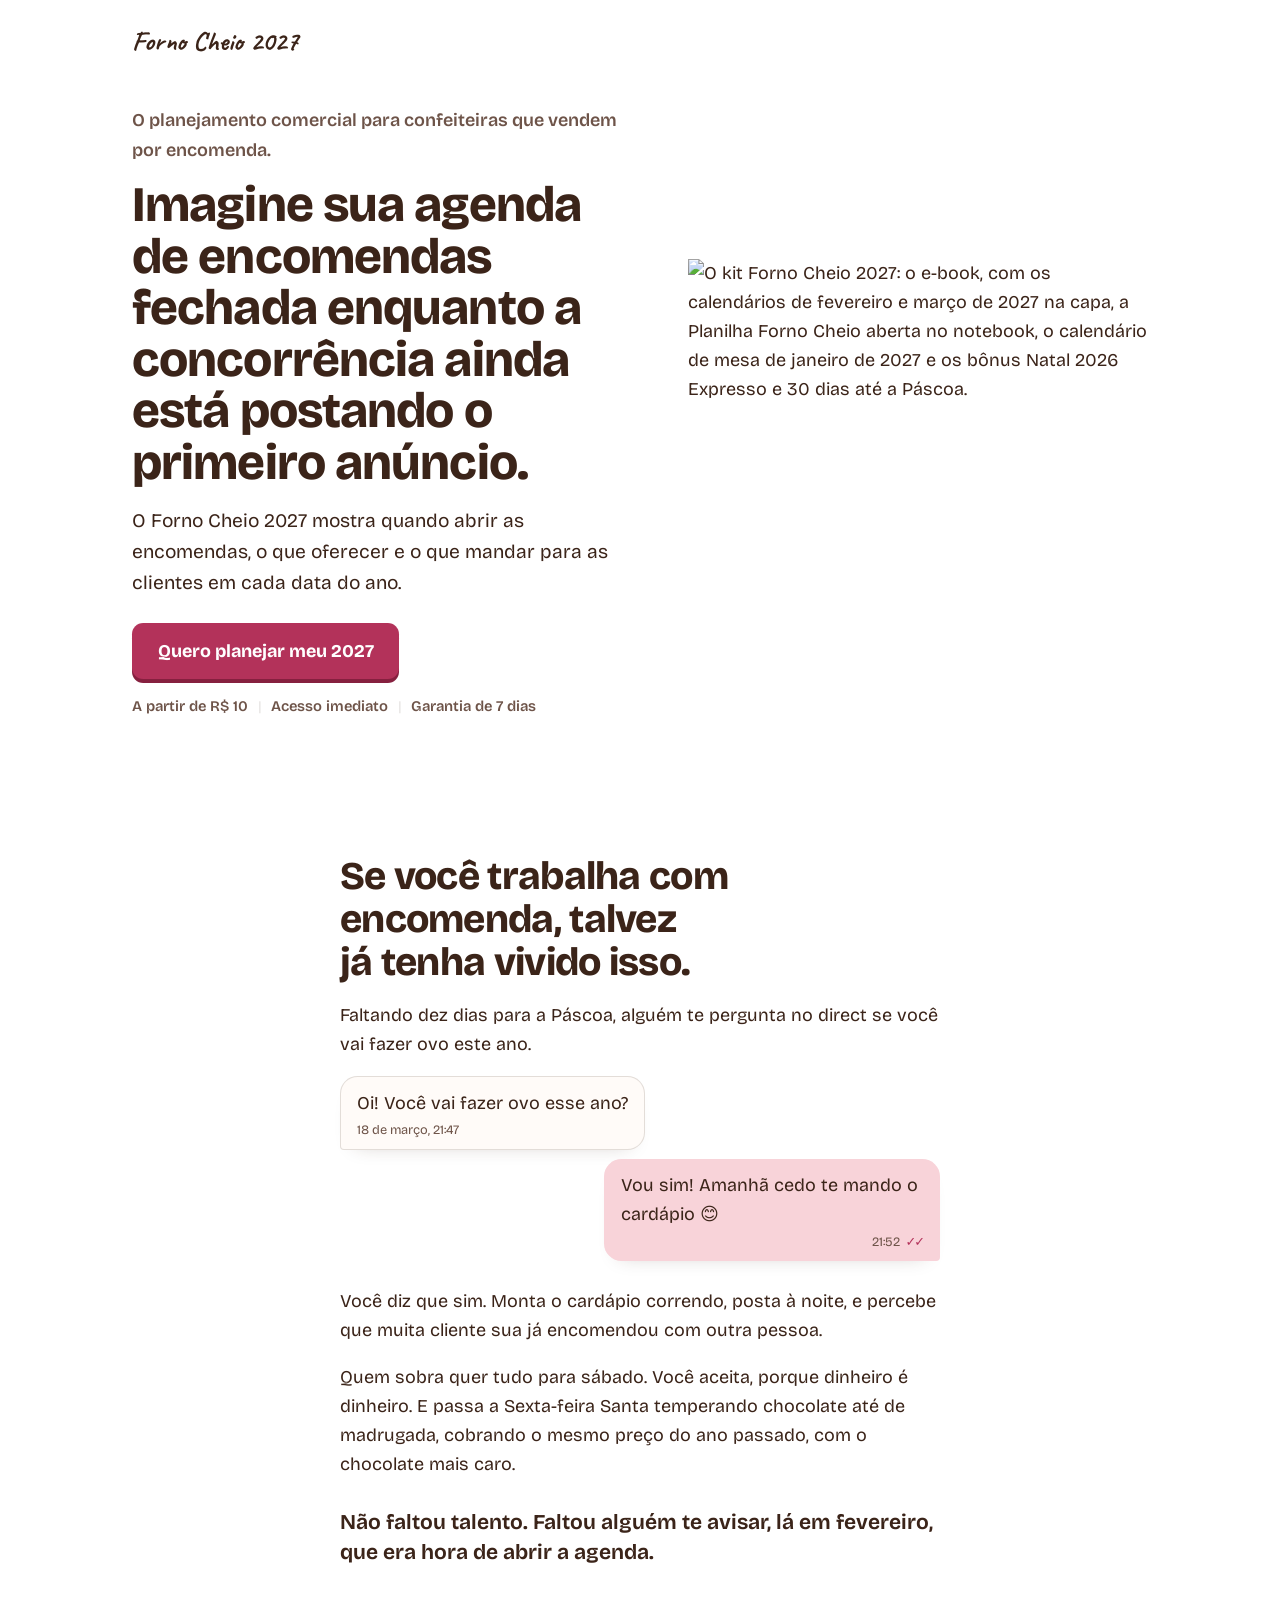
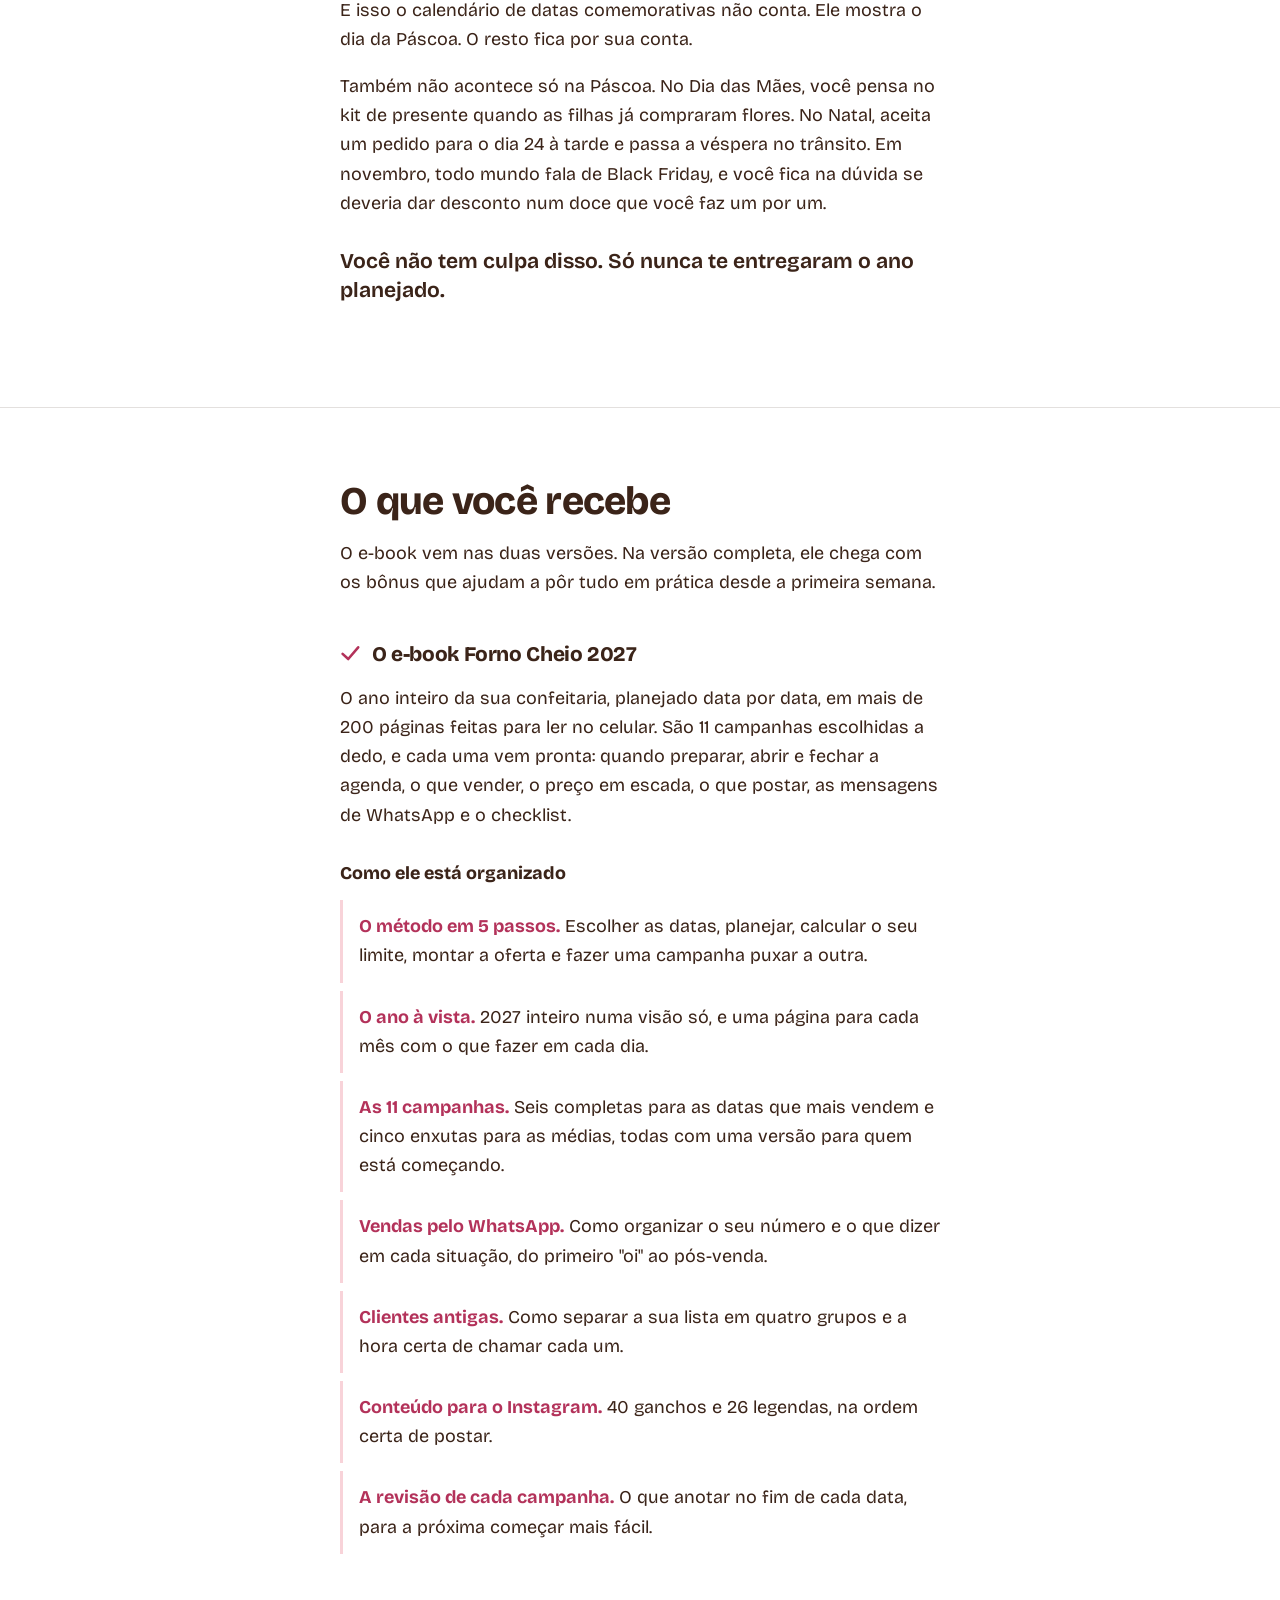
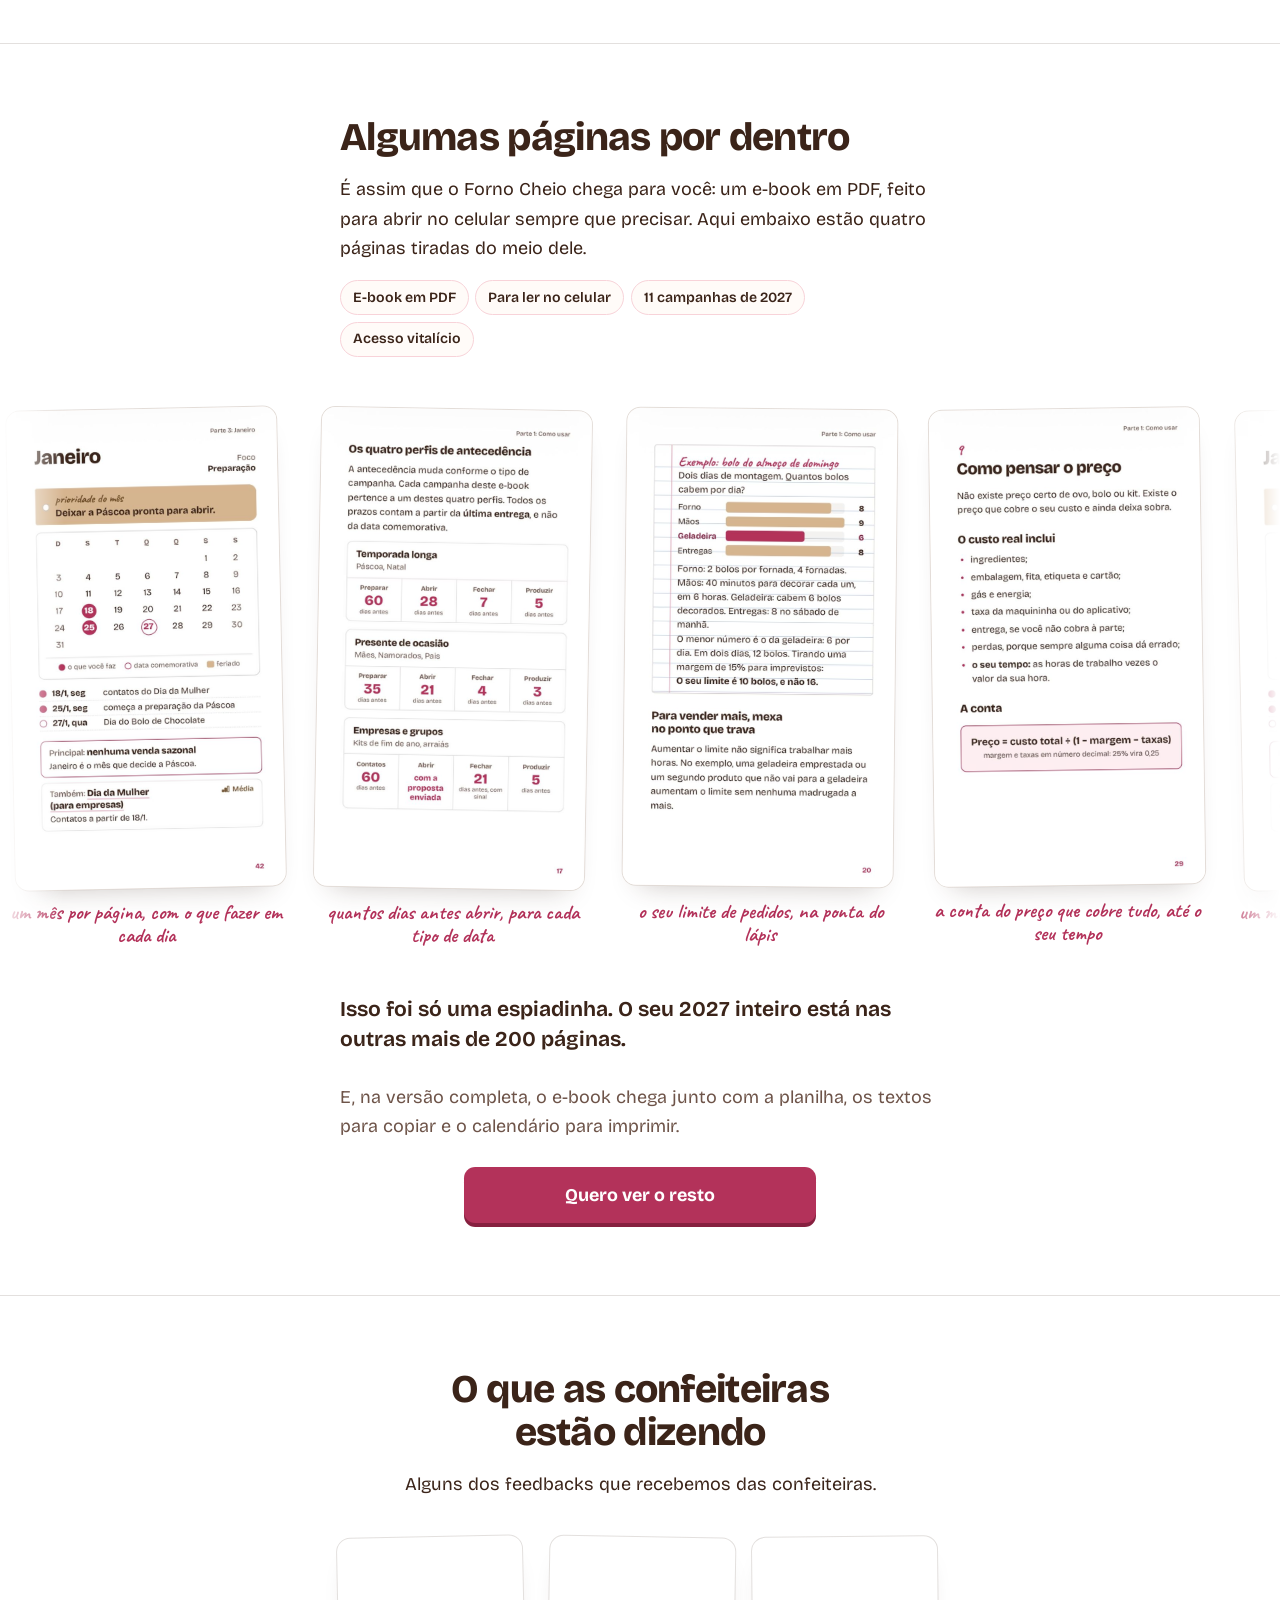
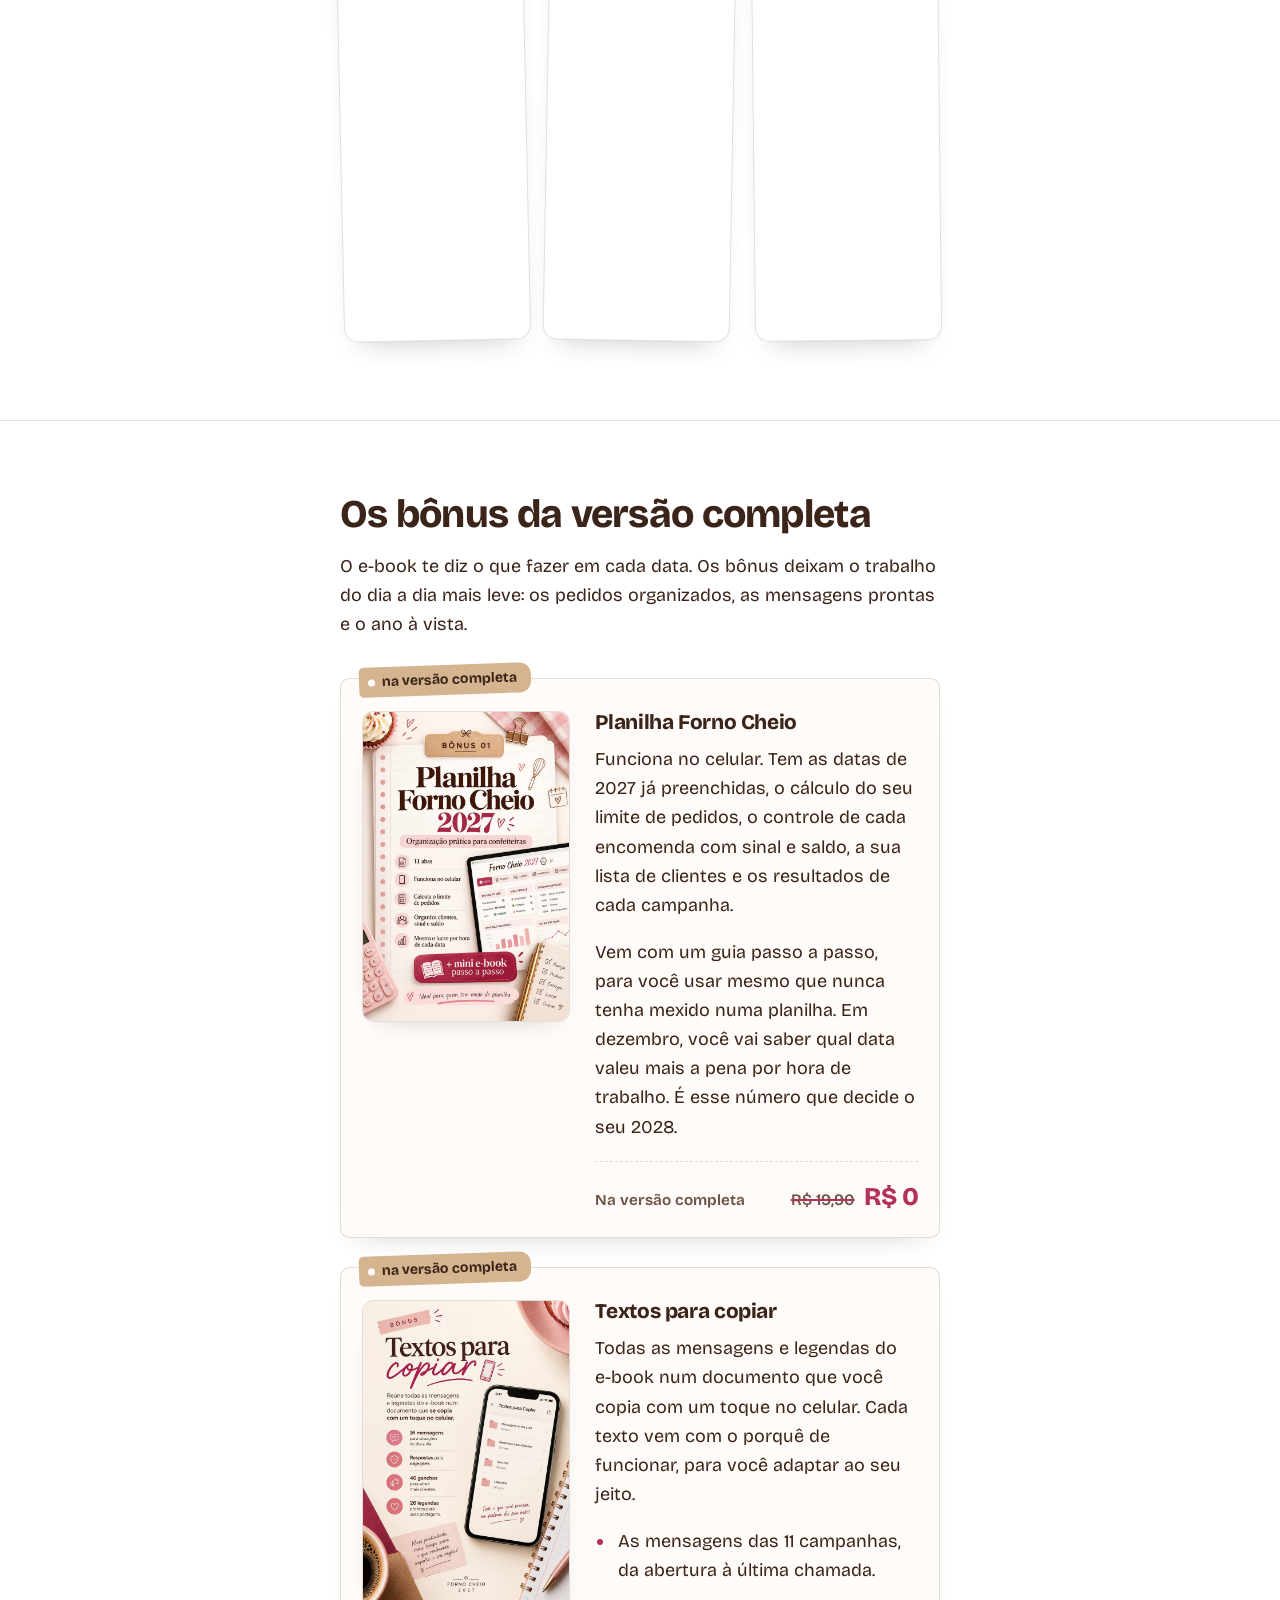
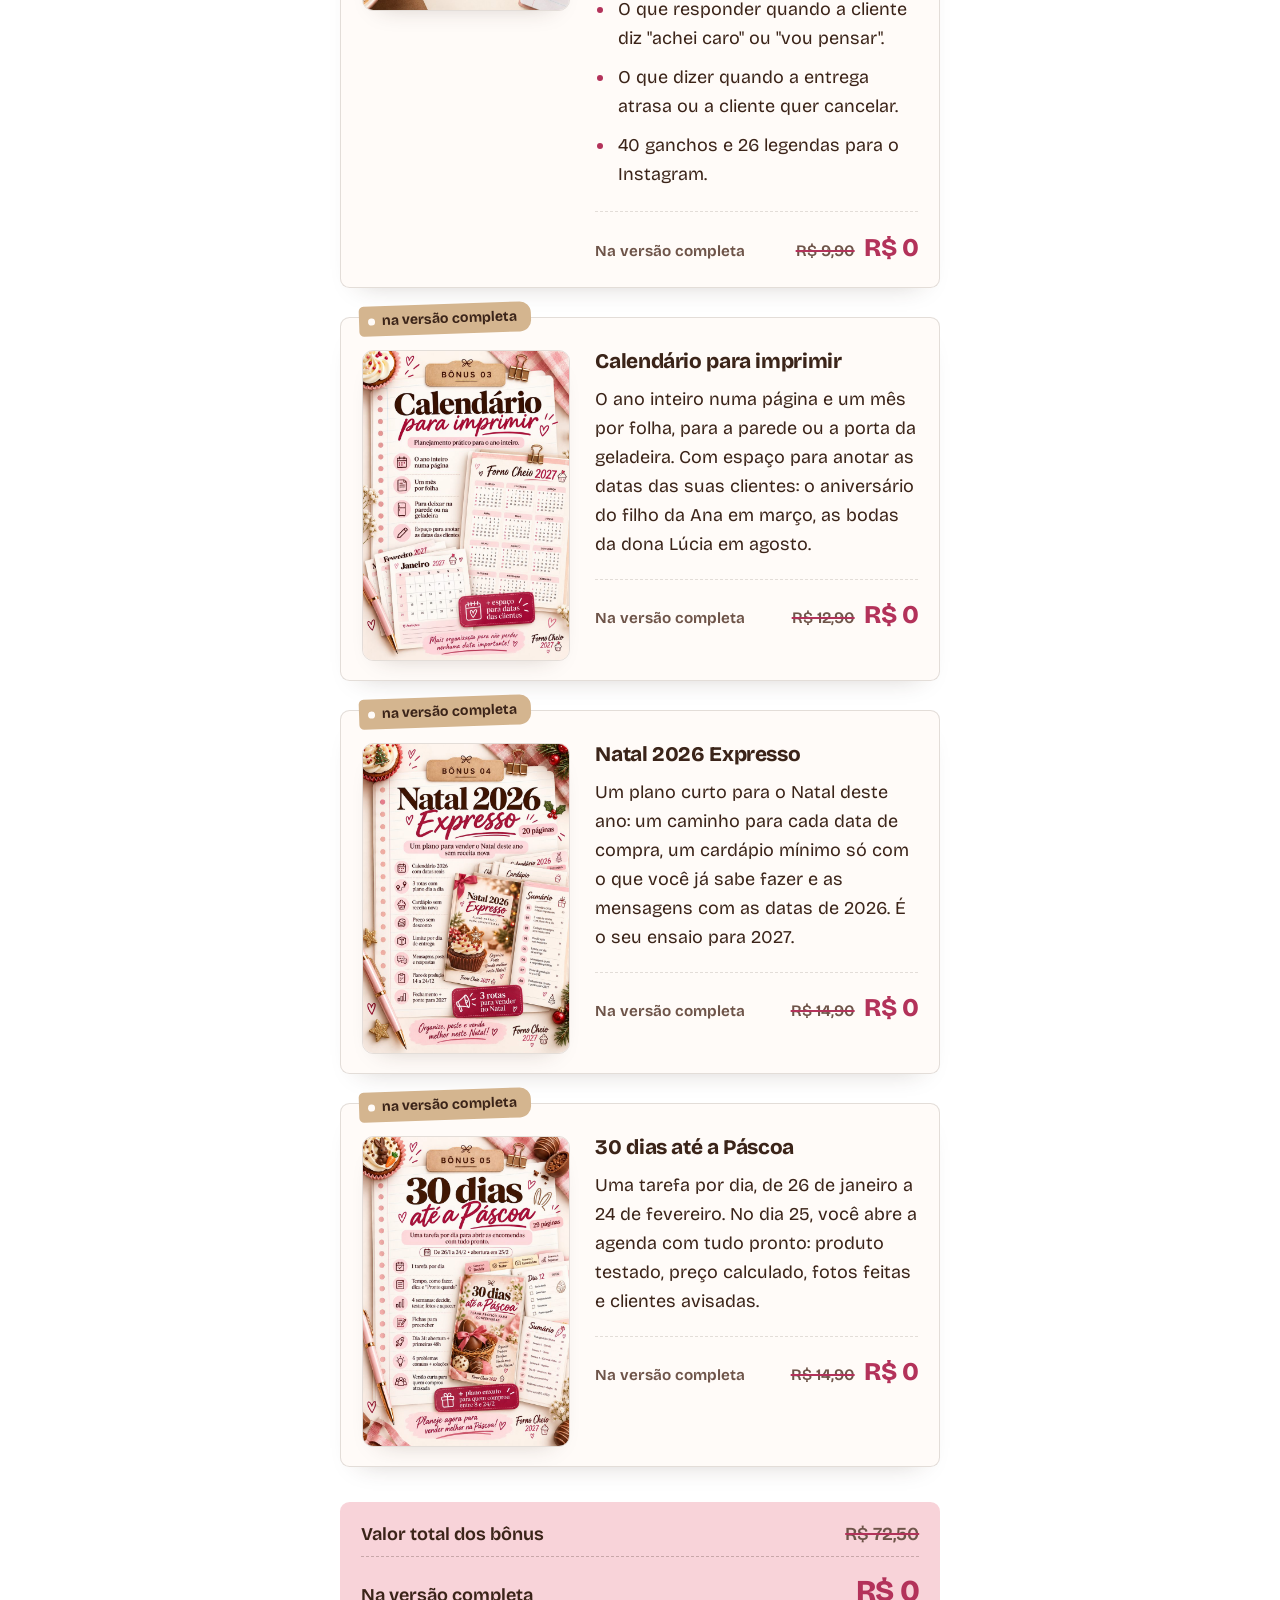
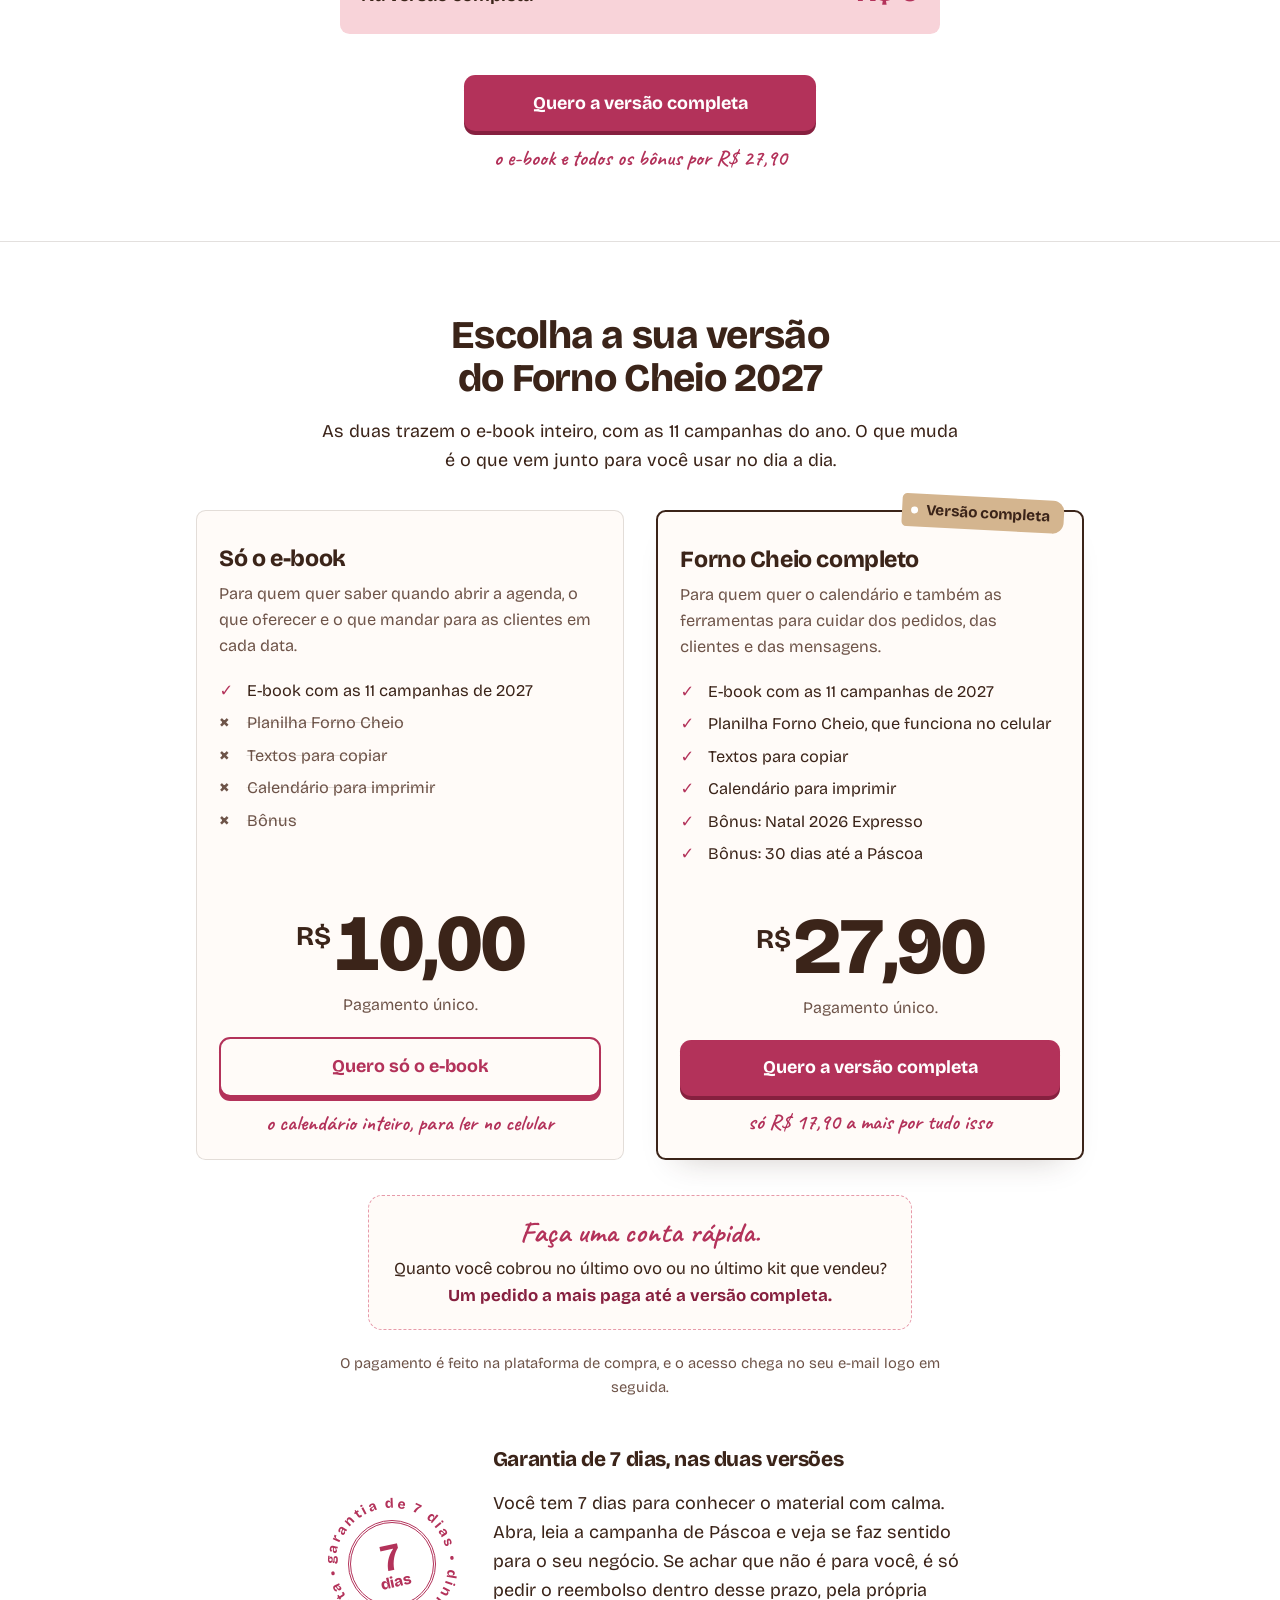
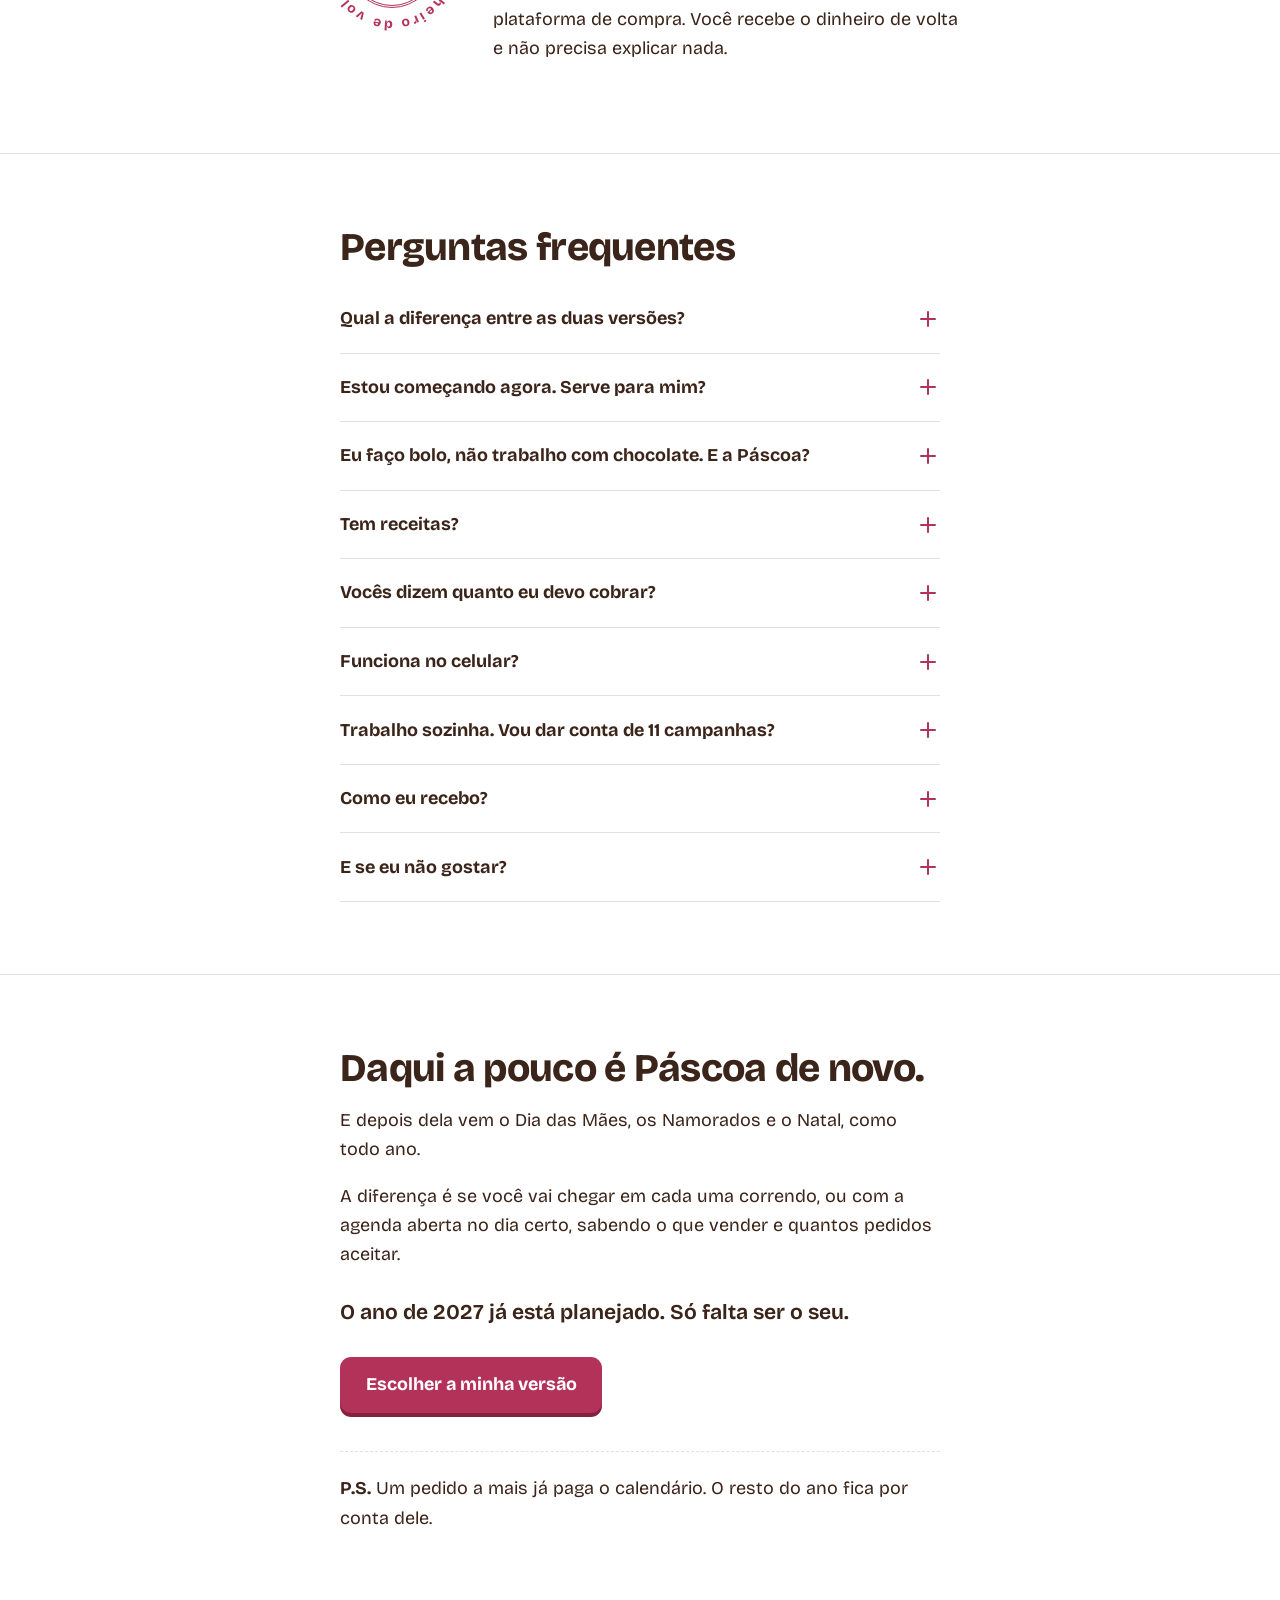
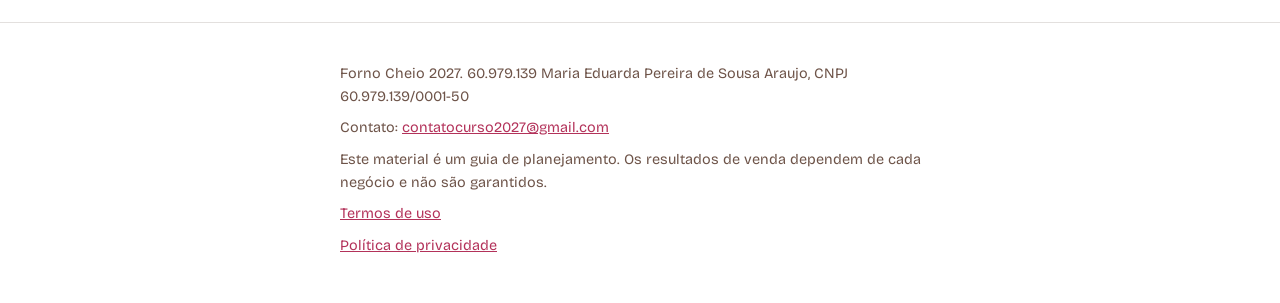
==== commit 020fdc9b: "Add files via upload" ====
--- a/index.html
+++ b/index.html
@@ -7,11 +7,12 @@
 <meta name="description" content="As datas que realmente trazem pedidos em 2027, com o dia de abrir a agenda, o que oferecer e as mensagens prontas para mandar às suas clientes. A partir de R$ 10.">
 <meta property="og:title" content="Forno Cheio 2027 | O calendário de encomendas da confeiteira">
 <meta property="og:description" content="Em 2027, a Páscoa cai em 28 de março. Suas encomendas precisam abrir em fevereiro.">
+<meta property="og:image" content="https://forno-cheio-2027.vercel.app/img/heroi-kit-compartilhar.jpg">
 <meta name="theme-color" content="#FFFFFF">
 <link rel="preconnect" href="https://fonts.googleapis.com">
 <link rel="preconnect" href="https://fonts.gstatic.com" crossorigin>
 <link href="https://fonts.googleapis.com/css2?family=Bricolage+Grotesque:opsz,wght@12..96,400..800&family=Caveat:wght@500..700&display=swap" rel="stylesheet">
-<link rel="stylesheet" href="style.css">
+<link rel="stylesheet" href="style.css?v=20261120">
 <!-- Meta Pixel Code -->
 <script>
 !function(f,b,e,v,n,t,s)
@@ -27,7 +28,7 @@
 </script>
 <!-- End Meta Pixel Code -->
 <!-- O script.js também registra o evento InitiateCheckout quando alguém clica para comprar -->
-<script src="script.js" defer></script>
+<script src="script.js?v=20261120" defer></script>
 </head>
 <body>
 <!-- Meta Pixel (sem JavaScript) -->
@@ -36,7 +37,7 @@
 /></noscript>
 
 <a class="faixa-prazo" id="faixa-prazo" href="#oferta">
-  <span>Preço de lançamento válido só para as <strong>primeiras <span id="faixa-vagas">100</span> compradoras</strong>.</span>
+  <span id="faixa-texto">Preço de lançamento só até <strong>quarta, 18/11</strong>. Depois, o preço sobe.</span>
 </a>
 
 <header class="topo" id="topo">
@@ -50,19 +51,11 @@
         <a class="botao" href="#oferta">Quero planejar meu 2027</a>
         <p class="heroi-selos"><span>A partir de R$&nbsp;10</span><span>Acesso imediato</span><span>Garantia de 7 dias</span></p>
       </div>
-      <figure class="calendarios" role="img" aria-label="Calendários de fevereiro e março de 2027. O dia 28 de março, Páscoa, está circulado, com uma seta voltando até 25 de fevereiro, o dia de abrir as encomendas.">
-        <div class="cal-par">
-<div class="cal" style="--rot:-1.6deg" aria-hidden="true"><p class="cal-mes">Fevereiro 2027</p><div class="cal-grade"><span class="c-h">D</span><span class="c-h">S</span><span class="c-h">T</span><span class="c-h">Q</span><span class="c-h">Q</span><span class="c-h">S</span><span class="c-h">S</span><span></span><span>1</span><span>2</span><span>3</span><span>4</span><span>5</span><span>6</span><span>7</span><span>8</span><span>9</span><span>10</span><span>11</span><span>12</span><span>13</span><span>14</span><span>15</span><span>16</span><span>17</span><span>18</span><span>19</span><span>20</span><span>21</span><span>22</span><span>23</span><span>24</span><span class="c-marca">25</span><span>26</span><span>27</span><span>28</span></div></div>
-<div class="cal" style="--rot:1.3deg" aria-hidden="true"><p class="cal-mes">Março 2027</p><div class="cal-grade"><span class="c-h">D</span><span class="c-h">S</span><span class="c-h">T</span><span class="c-h">Q</span><span class="c-h">Q</span><span class="c-h">S</span><span class="c-h">S</span><span></span><span>1</span><span>2</span><span>3</span><span>4</span><span>5</span><span>6</span><span>7</span><span>8</span><span>9</span><span>10</span><span>11</span><span>12</span><span>13</span><span>14</span><span>15</span><span>16</span><span>17</span><span>18</span><span>19</span><span>20</span><span>21</span><span>22</span><span>23</span><span>24</span><span>25</span><span>26</span><span>27</span><span class="c-marca">28</span><span>29</span><span>30</span><span>31</span></div></div>
-        </div>
-        <svg class="seta" viewBox="0 0 300 70" aria-hidden="true">
-          <path class="traco" d="M 262 10 C 215 64, 95 66, 42 18"/>
-          <path class="ponta" d="M 46 30 L 42 18 L 55 21"/>
-        </svg>
-        <div class="cal-notas mao" aria-hidden="true">
-          <p>abrir as encomendas aqui: quinta, 25</p>
-          <p>Páscoa: domingo, 28</p>
-        </div>
+      <figure class="heroi-foto">
+        <picture>
+          <source srcset="img/heroi-kit.webp" type="image/webp">
+          <img src="img/heroi-kit.png" width="1146" height="768" fetchpriority="high" alt="O kit Forno Cheio 2027: o e-book, com os calendários de fevereiro e março de 2027 na capa, a Planilha Forno Cheio aberta no notebook, o calendário de mesa de janeiro de 2027 e os bônus Natal 2026 Expresso e 30 dias até a Páscoa.">
+        </picture>
       </figure>
     </div>
   </div>
@@ -114,17 +107,6 @@
         <li><strong>A revisão de cada campanha.</strong> O que anotar no fim de cada data, para a próxima começar mais fácil.</li>
       </ul>
 
-      <p class="entrega-sub">Algumas coisas que você vai descobrir lá dentro</p>
-      <ul class="descobertas">
-        <li>Por que, em 2027, a sua última entrega de Páscoa é na quinta-feira, e não no sábado.</li>
-        <li>Quantos dias antes abrir a agenda em cada tipo de data, e por que a conta começa pela última entrega.</li>
-        <li>A conta de dois minutos que mostra quantos pedidos cabem na sua semana, e o que fazer quando você quiser aceitar mais.</li>
-        <li>Como vender o Natal na semana da Black Friday sem dar um centavo de desconto.</li>
-        <li>Por que o primeiro produto a ficar pronto no Natal deve ser o biscoito.</li>
-        <li>A mensagem que traz de volta a cliente que sumiu, sem parecer cobrança.</li>
-        <li>O que vender na Páscoa se você não trabalha com chocolate.</li>
-        <li>O que fazer se você comprou em fevereiro e a Páscoa já está perto.</li>
-      </ul>
     </div>
 
   </div>
@@ -133,11 +115,17 @@
 <section class="bloco por-dentro" id="por-dentro">
   <div class="coluna">
     <h2>Algumas páginas por dentro</h2>
-    <p>Quatro páginas tiradas do meio do e-book, do jeito que você vai ver no celular.</p>
-  </div>
-
-  <div class="galeria-largura">
-    <div class="galeria">
+    <p>É assim que o Forno Cheio chega para você: um e-book em PDF, feito para abrir no celular sempre que precisar. Aqui embaixo estão quatro páginas tiradas do meio dele.</p>
+    <ul class="por-dentro-itens">
+      <li>E-book em PDF</li>
+      <li>Para ler no celular</li>
+      <li>11 campanhas de 2027</li>
+      <li>Acesso vitalício</li>
+    </ul>
+  </div>
+
+  <div class="carrossel" id="carrossel" aria-label="Páginas do e-book">
+    <div class="carrossel-trilho">
       <figure>
         <a class="js-ampliar" href="img/por-dentro-janeiro.jpg"><img src="img/por-dentro-janeiro.jpg" width="720" height="1276" loading="lazy" alt="Página de janeiro do e-book: a prioridade do mês, o calendário com os dias marcados e a lista do que fazer em cada data."></a>
         <figcaption class="mao">um mês por página, com o que fazer em cada dia</figcaption>
@@ -159,6 +147,7 @@
 
   <div class="coluna por-dentro-fecho">
     <p class="destaque">Isso foi só uma espiadinha. O seu 2027 inteiro está nas outras mais de 200 páginas.</p>
+    <p class="por-dentro-completa">E, na versão completa, o e-book chega junto com a planilha, os textos para copiar e o calendário para imprimir.</p>
     <a class="botao" href="#oferta">Quero ver o resto</a>
   </div>
 </section>
--- a/style.css
+++ b/style.css
@@ -142,7 +142,18 @@
   .heroi-selos span + span::before { display: none; }
 }
 @media (min-width: 900px) {
-  .heroi { grid-template-columns: 1.15fr 0.85fr; gap: 3.5rem; }
+  .heroi { grid-template-columns: 1.05fr 0.95fr; gap: 3rem; }
+}
+
+/* Foto do e-book no herói */
+.heroi-foto { margin: 0; }
+.heroi-foto img {
+  display: block;
+  width: 100%;
+  height: auto;
+}
+@media (max-width: 899px) {
+  .heroi-foto { max-width: 34rem; margin: 0 auto; }
 }
 
 /* Calendários do herói */
@@ -232,6 +243,27 @@
 .etiqueta span { font-size: 1rem; }
 
 /* Algumas páginas por dentro */
+.por-dentro-itens {
+  list-style: none;
+  padding: 0;
+  margin: 0.4rem 0 0;
+  display: flex;
+  flex-wrap: wrap;
+  justify-content: center;
+  gap: 0.4rem;
+}
+@media (min-width: 900px) { .por-dentro-itens { justify-content: flex-start; } }
+.por-dentro-itens li {
+  font-size: 0.88rem;
+  font-weight: 600;
+  padding: 0.32rem 0.75rem;
+  border-radius: 999px;
+  background: var(--cartao);
+  border: 1px solid var(--glace);
+  color: var(--tinta);
+}
+
+/* Grade de imagens (usada nos depoimentos) */
 .galeria-largura { max-width: 40rem; margin: 0 auto; padding: 0 1.25rem; }
 .galeria {
   display: grid;
@@ -256,7 +288,6 @@
 .galeria figure:nth-child(4) img { transform: rotate(-0.8deg); }
 .galeria figcaption { font-size: 1.3rem; text-align: center; margin-top: 0.8rem; line-height: 1.1; }
 @media (max-width: 759px) {
-  /* No celular, as páginas passam de lado, com o dedo */
   .galeria-largura { padding: 0; }
   .galeria {
     grid-template-columns: none;
@@ -270,6 +301,49 @@
   }
   .galeria figure { scroll-snap-align: start; }
 }
+
+/* Carrossel: as páginas passam sozinhas, saem de um lado e voltam do outro */
+.carrossel {
+  margin-top: 2.2rem;
+  overflow-x: auto;
+  overflow-y: hidden;
+  scrollbar-width: none;
+  -webkit-overflow-scrolling: touch;
+  -webkit-mask-image: linear-gradient(to right, transparent, #000 5%, #000 95%, transparent);
+          mask-image: linear-gradient(to right, transparent, #000 5%, #000 95%, transparent);
+}
+.carrossel::-webkit-scrollbar { display: none; }
+.carrossel-trilho {
+  display: flex;
+  gap: 2.2rem;
+  width: max-content;
+  padding: 1rem 1.25rem 0.6rem;
+}
+.carrossel figure { margin: 0; width: 17rem; flex: none; }
+.carrossel a { display: block; border-radius: 0.9rem; }
+.carrossel img {
+  display: block;
+  width: 100%;
+  height: auto;
+  border-radius: 0.9rem;
+  border: 1px solid var(--risco);
+  box-shadow: 0 16px 28px -18px var(--sombra);
+  background: var(--cartao);
+}
+.carrossel figure:nth-child(4n+1) img { transform: rotate(-1.2deg); }
+.carrossel figure:nth-child(4n+2) img { transform: rotate(1deg); }
+.carrossel figure:nth-child(4n+3) img { transform: rotate(0.6deg); }
+.carrossel figure:nth-child(4n+4) img { transform: rotate(-0.8deg); }
+.carrossel figcaption { font-size: 1.3rem; text-align: center; margin-top: 0.8rem; line-height: 1.1; }
+@media (max-width: 759px) {
+  .carrossel-trilho { gap: 1.4rem; }
+  .carrossel figure { width: 15rem; }
+  .carrossel { -webkit-mask-image: none; mask-image: none; }
+}
+/* Sem JavaScript, ou com animação reduzida: dá para passar com o dedo */
+.carrossel:not(.ativo) { scroll-snap-type: x mandatory; }
+.carrossel:not(.ativo) figure { scroll-snap-align: center; }
+.por-dentro-completa { color: var(--tinta-suave); margin-bottom: 1.6rem; }
 .por-dentro-fecho { margin-top: 2.4rem; }
 .por-dentro-fecho .destaque { margin-top: 0; }
 .por-dentro-fecho .botao { display: block; width: fit-content; min-width: min(100%, 22rem); margin: 0 auto; text-align: center; }
@@ -770,6 +844,6 @@
   .barra-fixa, .botao { transition: none; }
   .perguntas summary::before, .perguntas summary::after { transition: none; }
   .carimbo-anel { animation: none; }
-  .galeria img { transform: none !important; }
+  .galeria img, .carrossel img { transform: none !important; }
   .polaroid { transform: none; }
 }
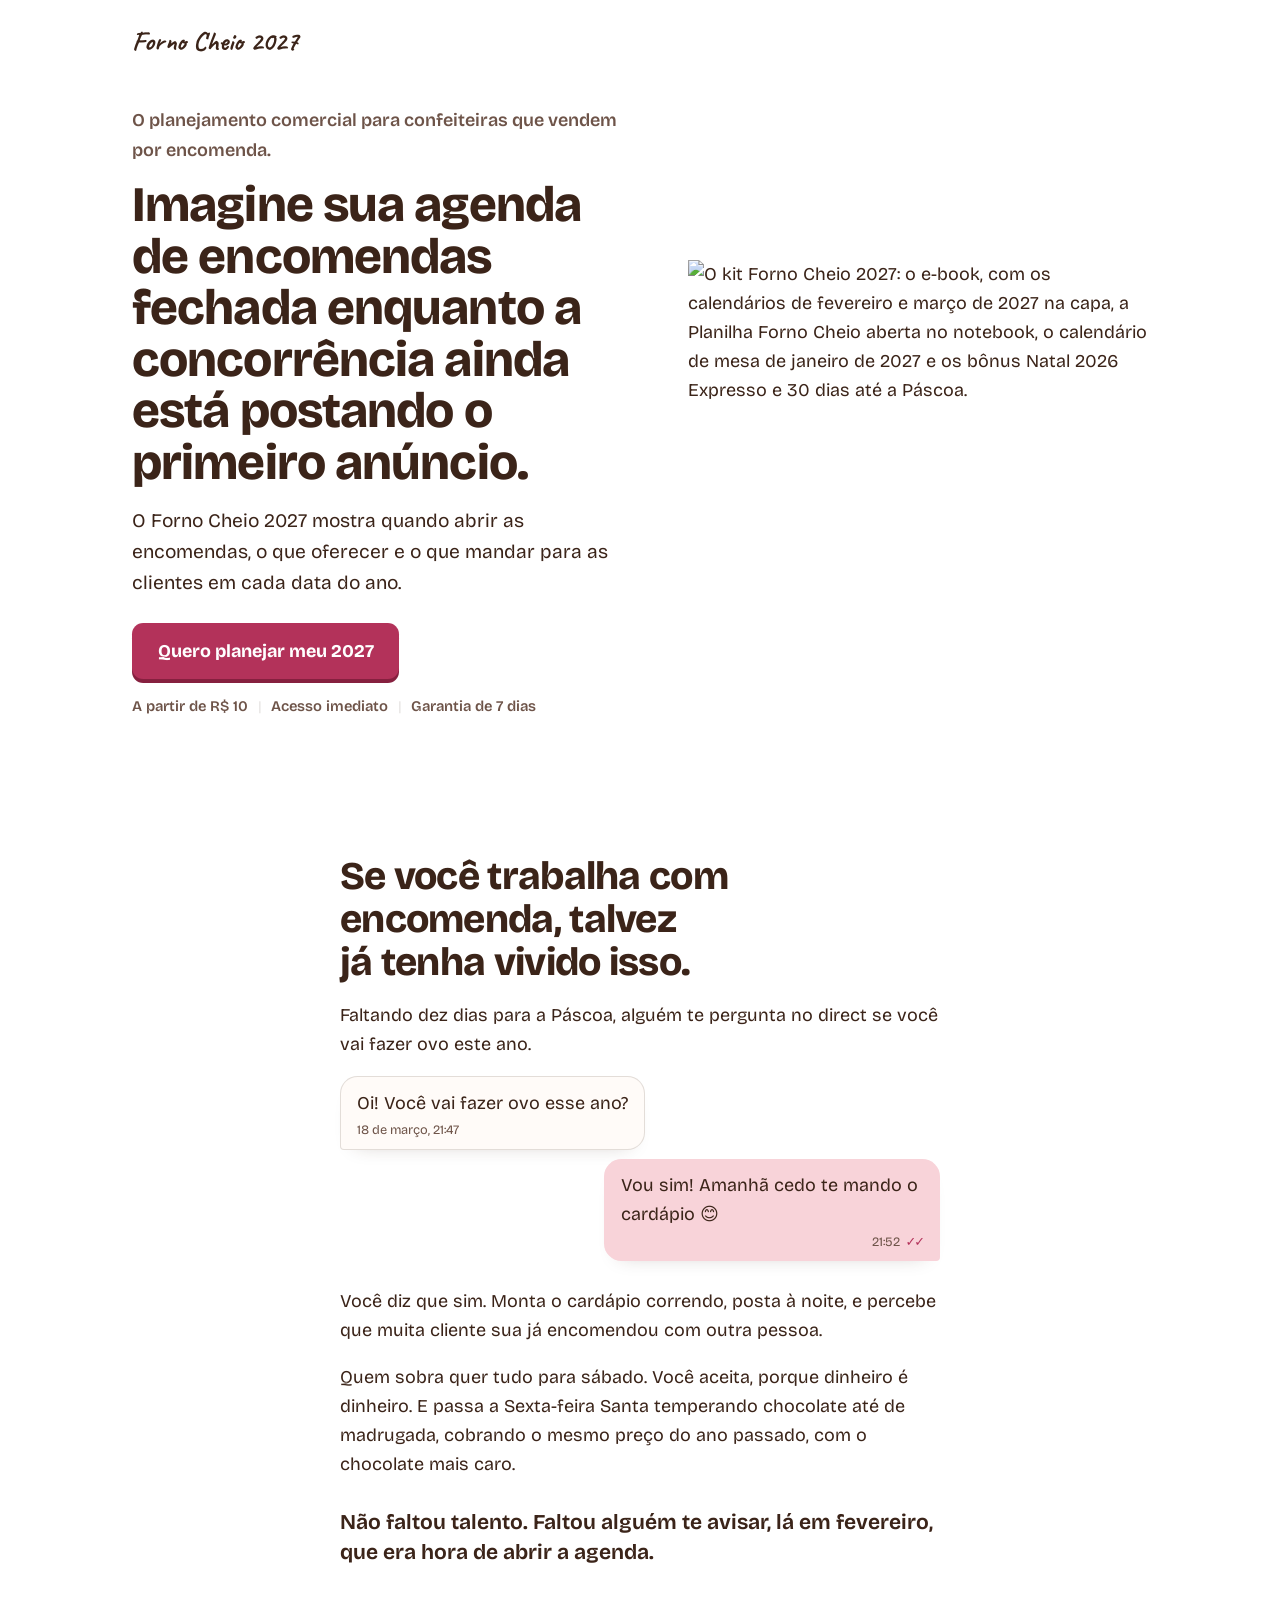
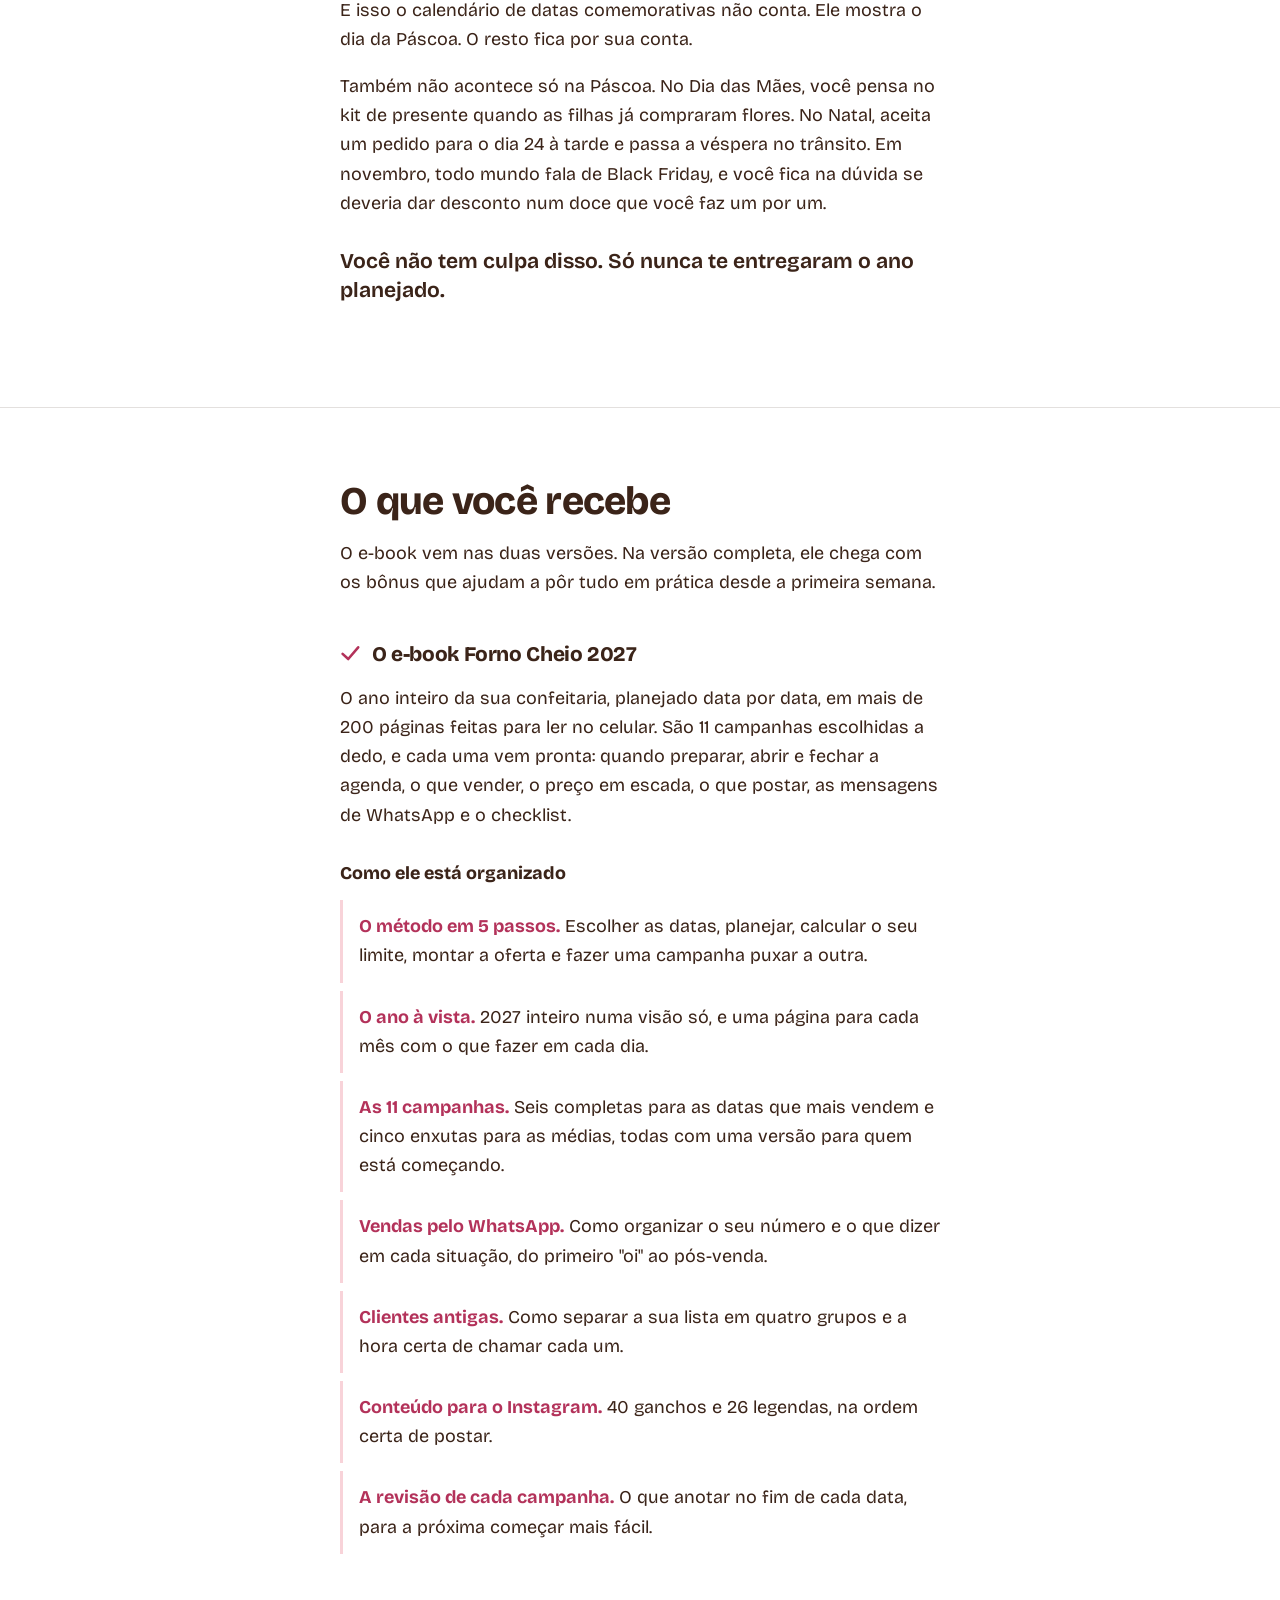
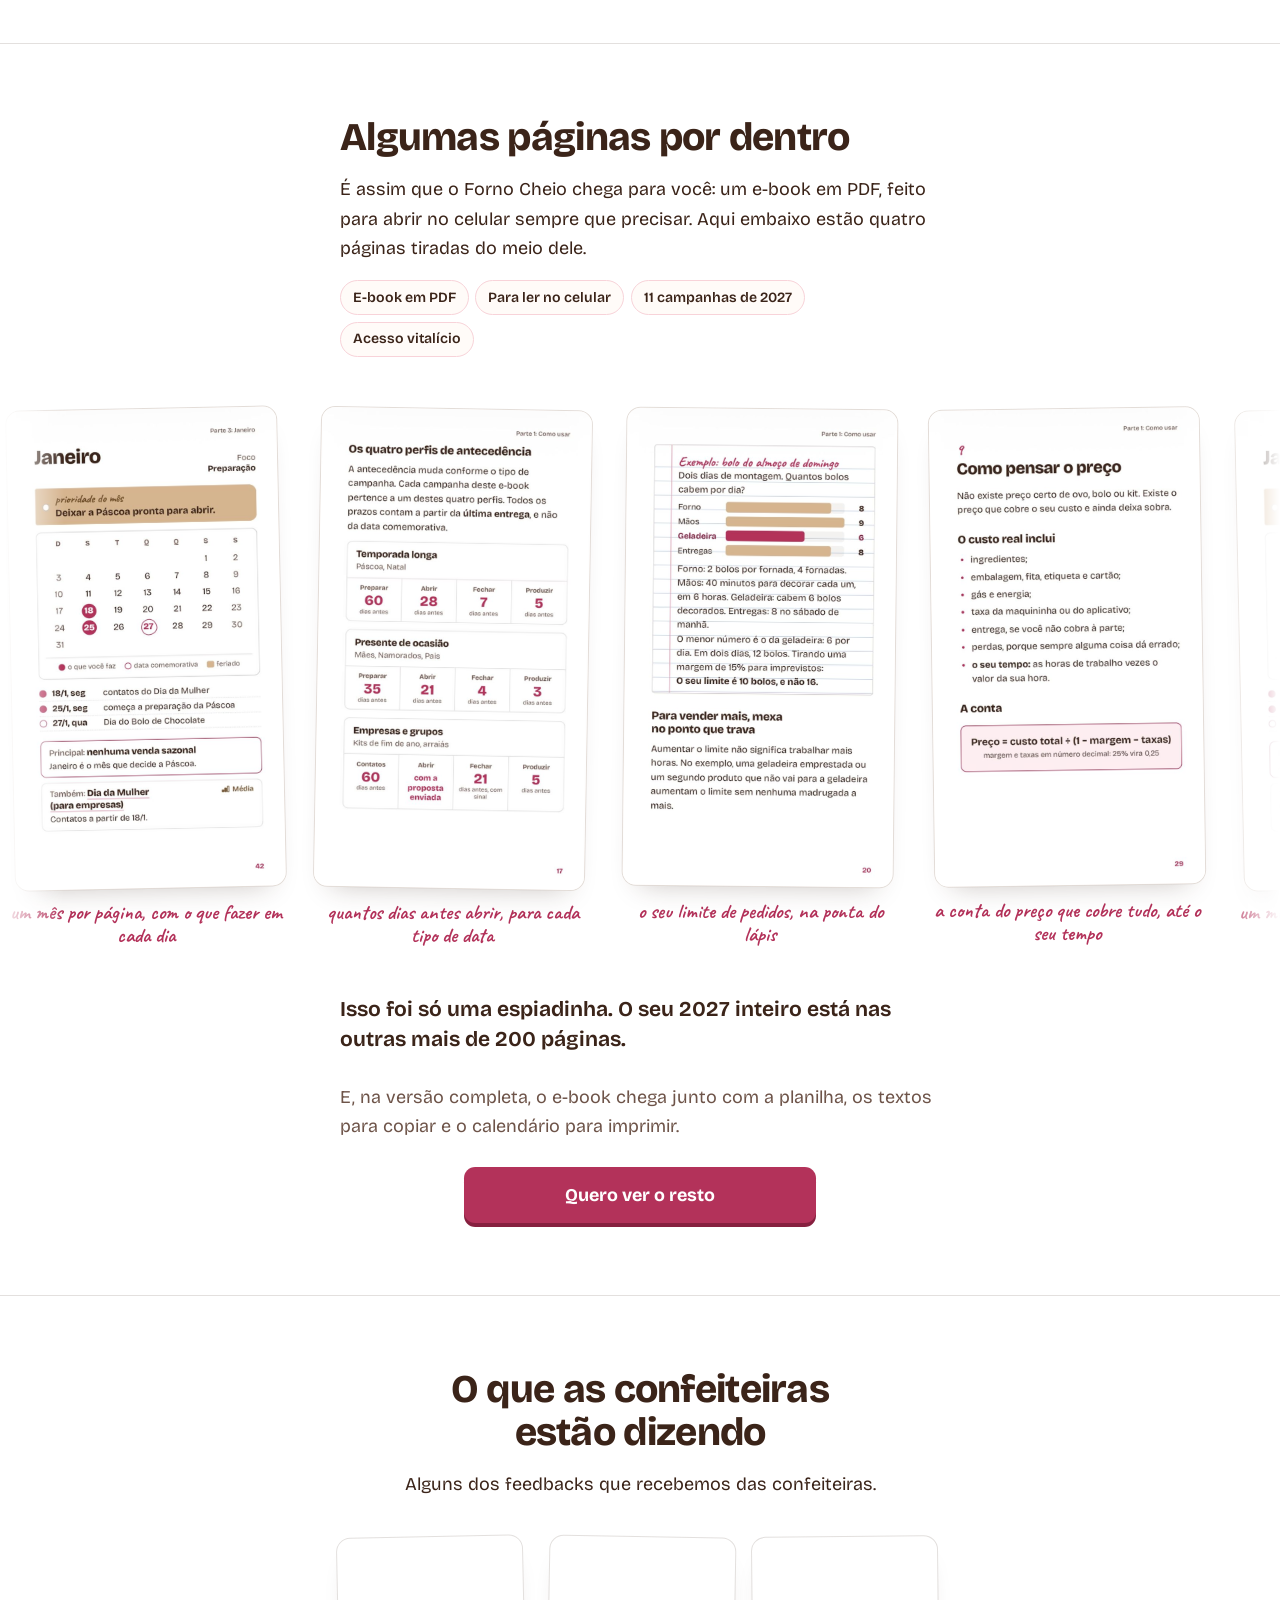
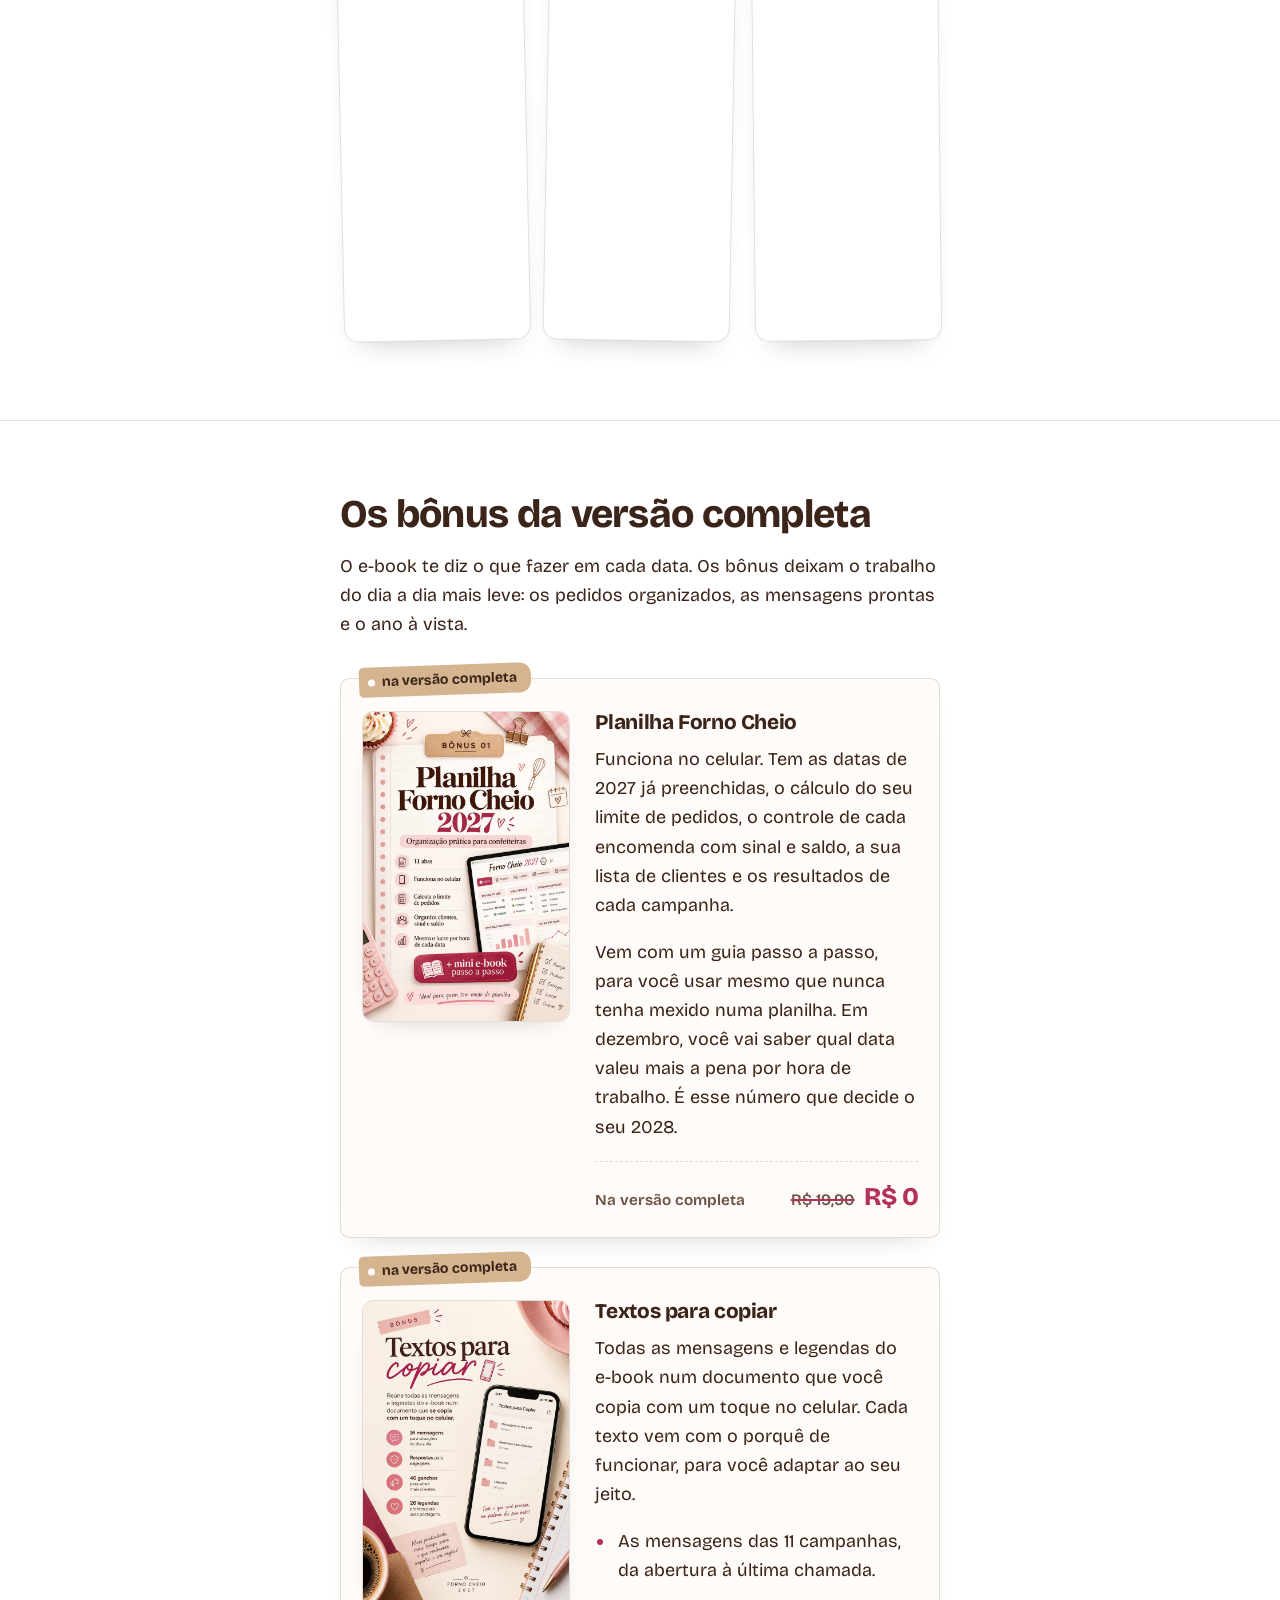
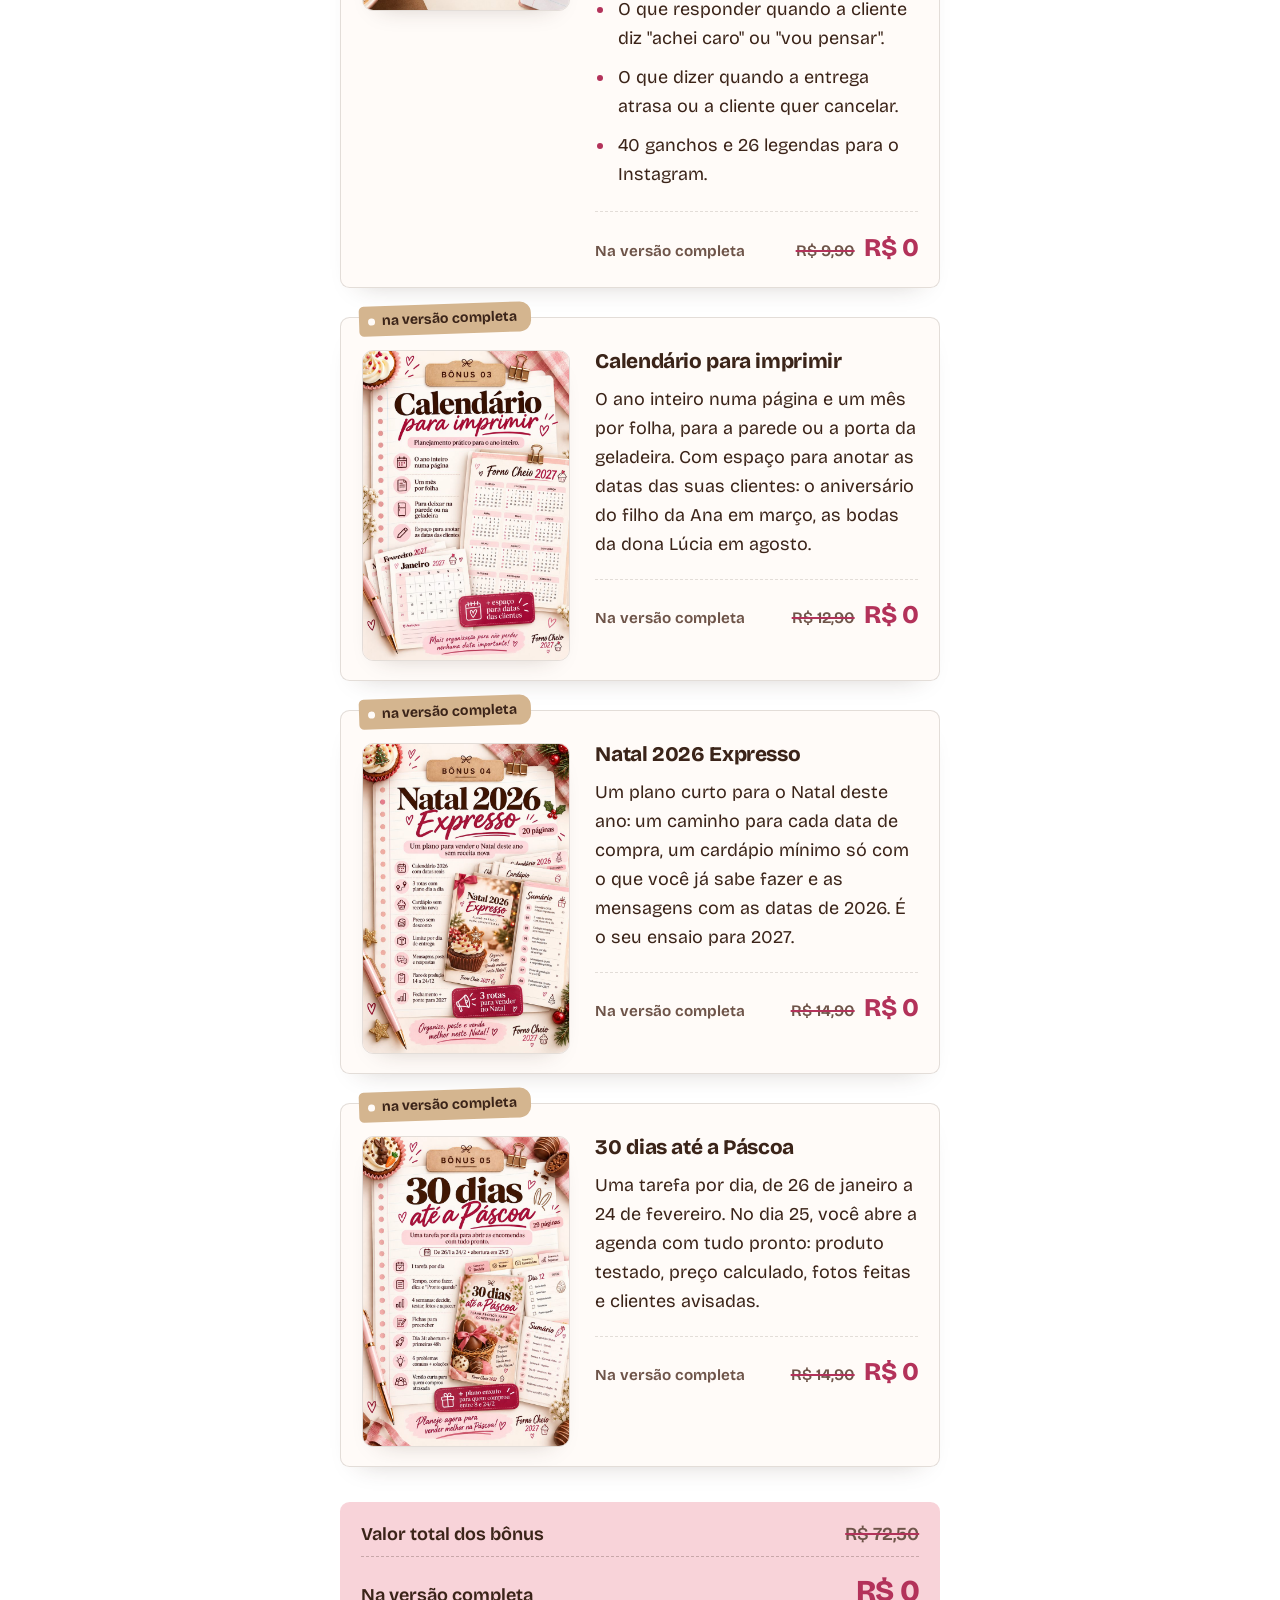
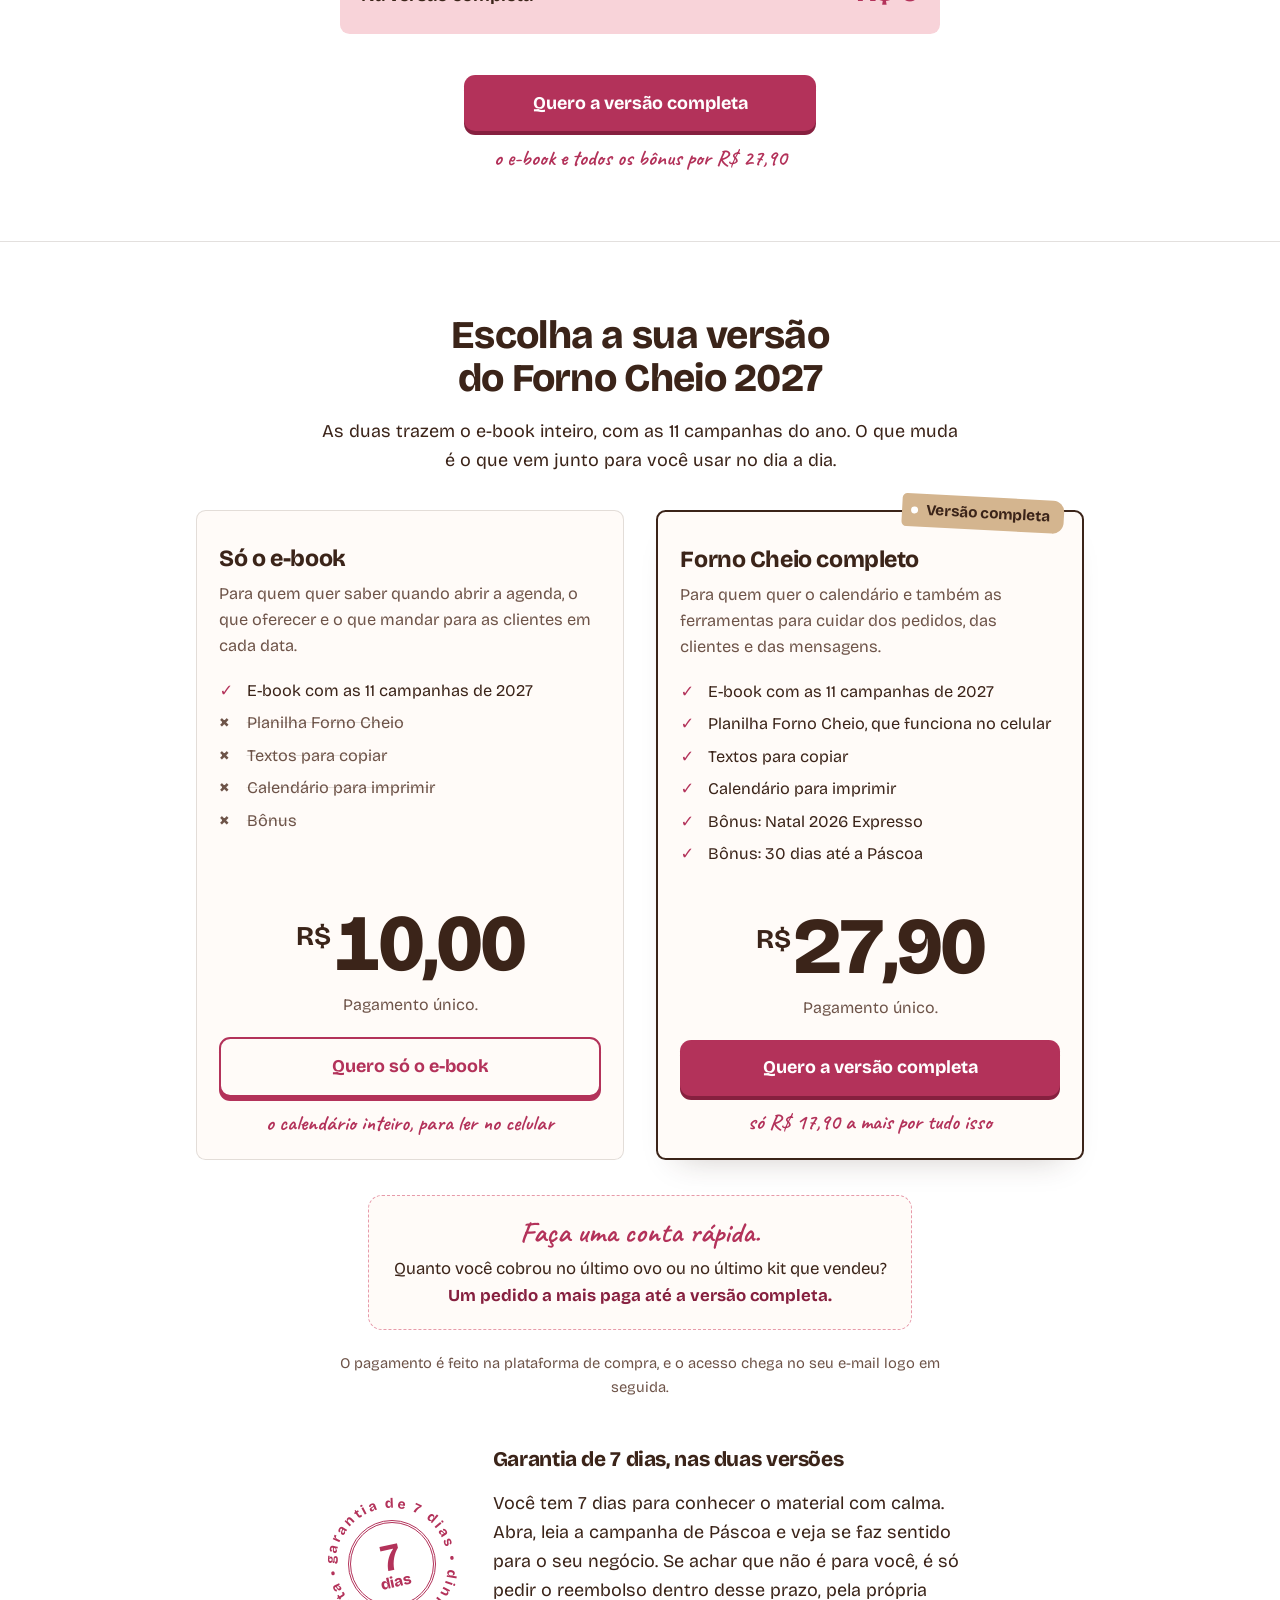
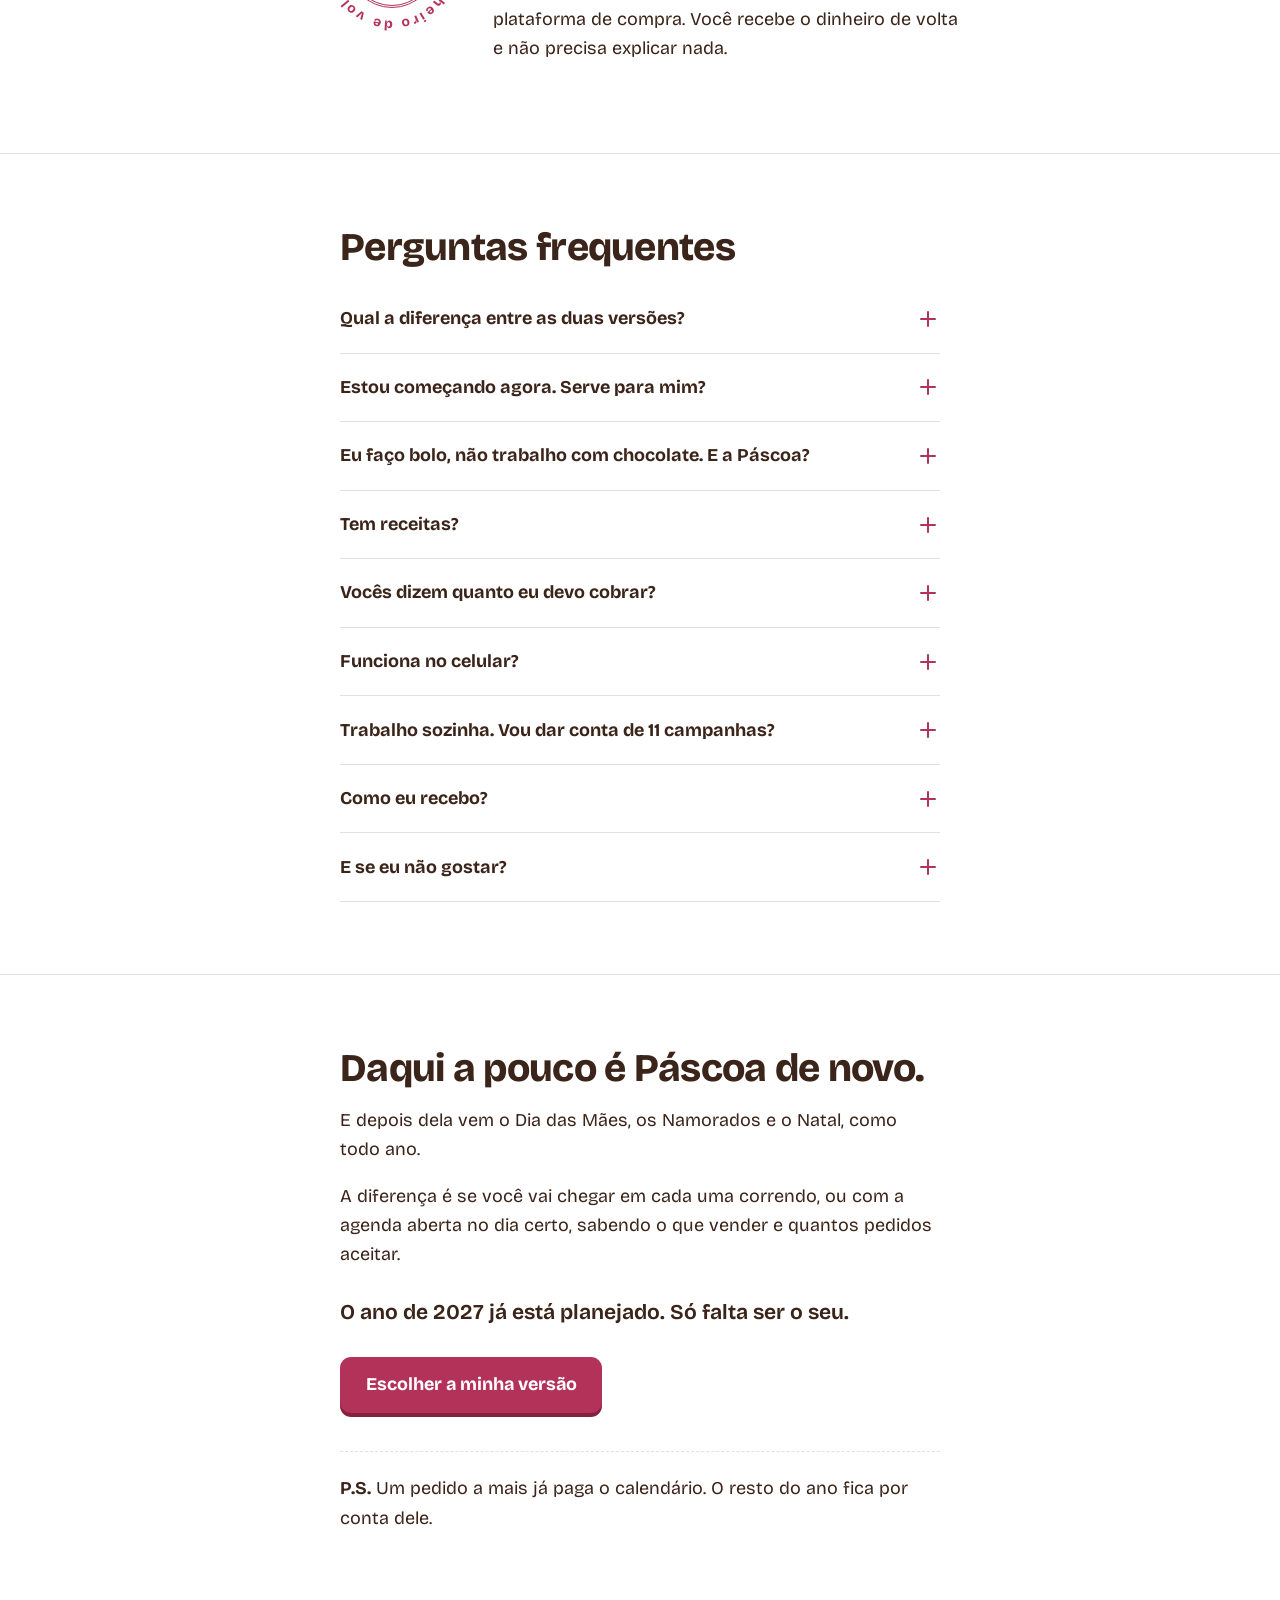
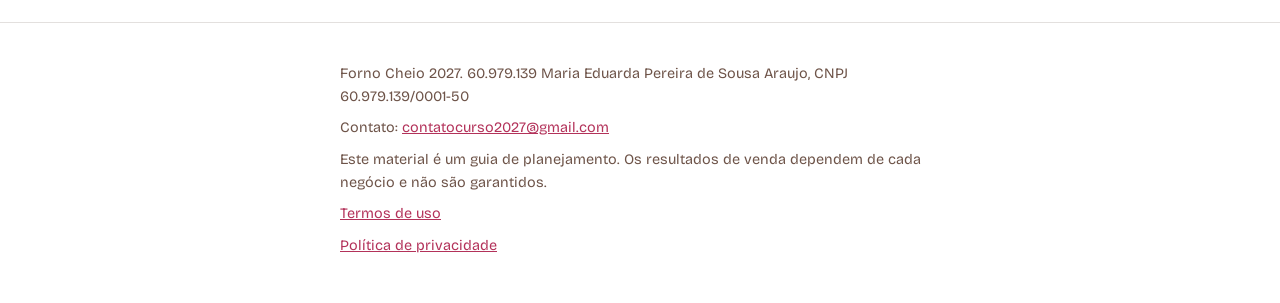
==== commit d60b8183: "Add files via upload" ====
--- a/index.html
+++ b/index.html
@@ -7,7 +7,7 @@
 <meta name="description" content="As datas que realmente trazem pedidos em 2027, com o dia de abrir a agenda, o que oferecer e as mensagens prontas para mandar às suas clientes. A partir de R$ 10.">
 <meta property="og:title" content="Forno Cheio 2027 | O calendário de encomendas da confeiteira">
 <meta property="og:description" content="Em 2027, a Páscoa cai em 28 de março. Suas encomendas precisam abrir em fevereiro.">
-<meta property="og:image" content="https://forno-cheio-2027.vercel.app/img/heroi-kit-compartilhar.jpg">
+<meta property="og:image" content="https://forno-cheio-2027.vercel.app/img/heroi-mockup-compartilhar.jpg">
 <meta name="theme-color" content="#FFFFFF">
 <link rel="preconnect" href="https://fonts.googleapis.com">
 <link rel="preconnect" href="https://fonts.gstatic.com" crossorigin>
@@ -52,10 +52,7 @@
         <p class="heroi-selos"><span>A partir de R$&nbsp;10</span><span>Acesso imediato</span><span>Garantia de 7 dias</span></p>
       </div>
       <figure class="heroi-foto">
-        <picture>
-          <source srcset="img/heroi-kit.webp" type="image/webp">
-          <img src="img/heroi-kit.png" width="1146" height="768" fetchpriority="high" alt="O kit Forno Cheio 2027: o e-book, com os calendários de fevereiro e março de 2027 na capa, a Planilha Forno Cheio aberta no notebook, o calendário de mesa de janeiro de 2027 e os bônus Natal 2026 Expresso e 30 dias até a Páscoa.">
-        </picture>
+        <img src="img/heroi-mockup.png" width="1536" height="1024" fetchpriority="high" alt="O kit Forno Cheio 2027: o e-book, com os calendários de fevereiro e março de 2027 na capa, a Planilha Forno Cheio aberta no notebook, o calendário de mesa de janeiro de 2027 e os bônus Natal 2026 Expresso e 30 dias até a Páscoa.">
       </figure>
     </div>
   </div>
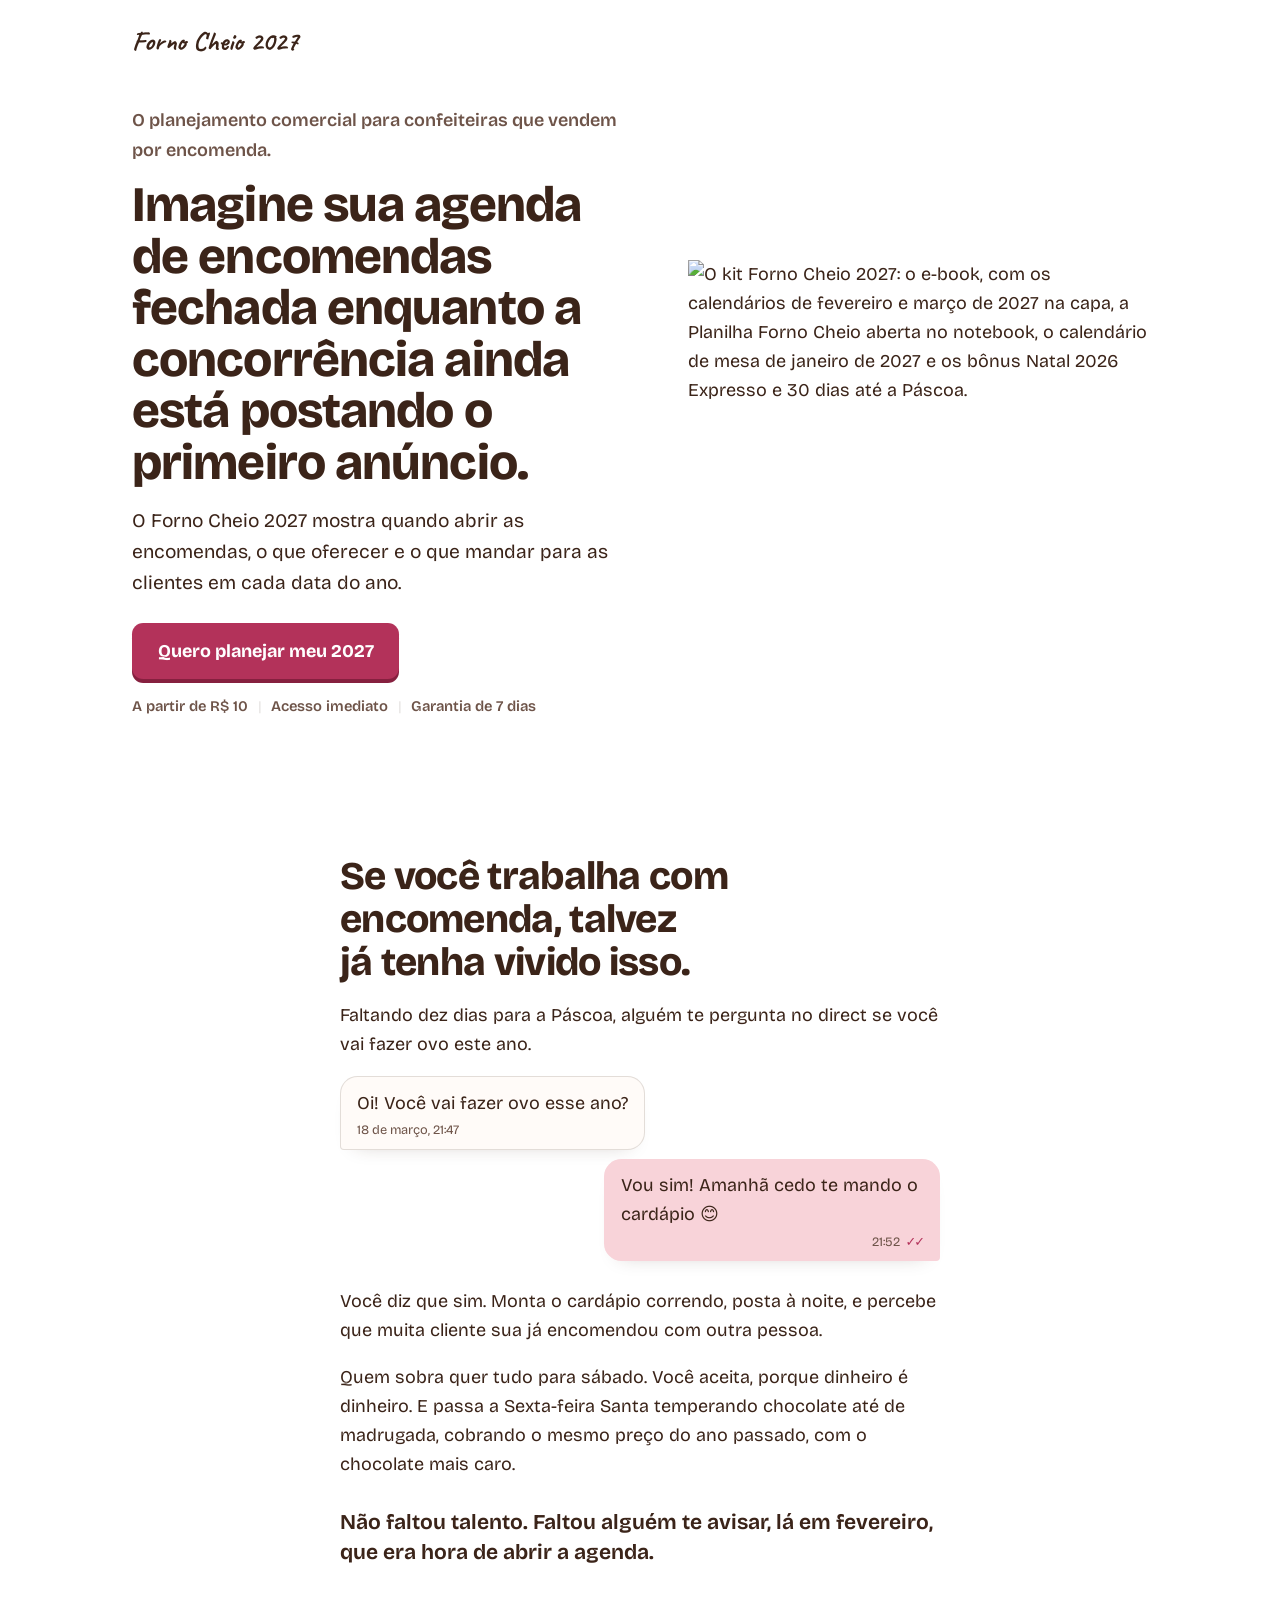
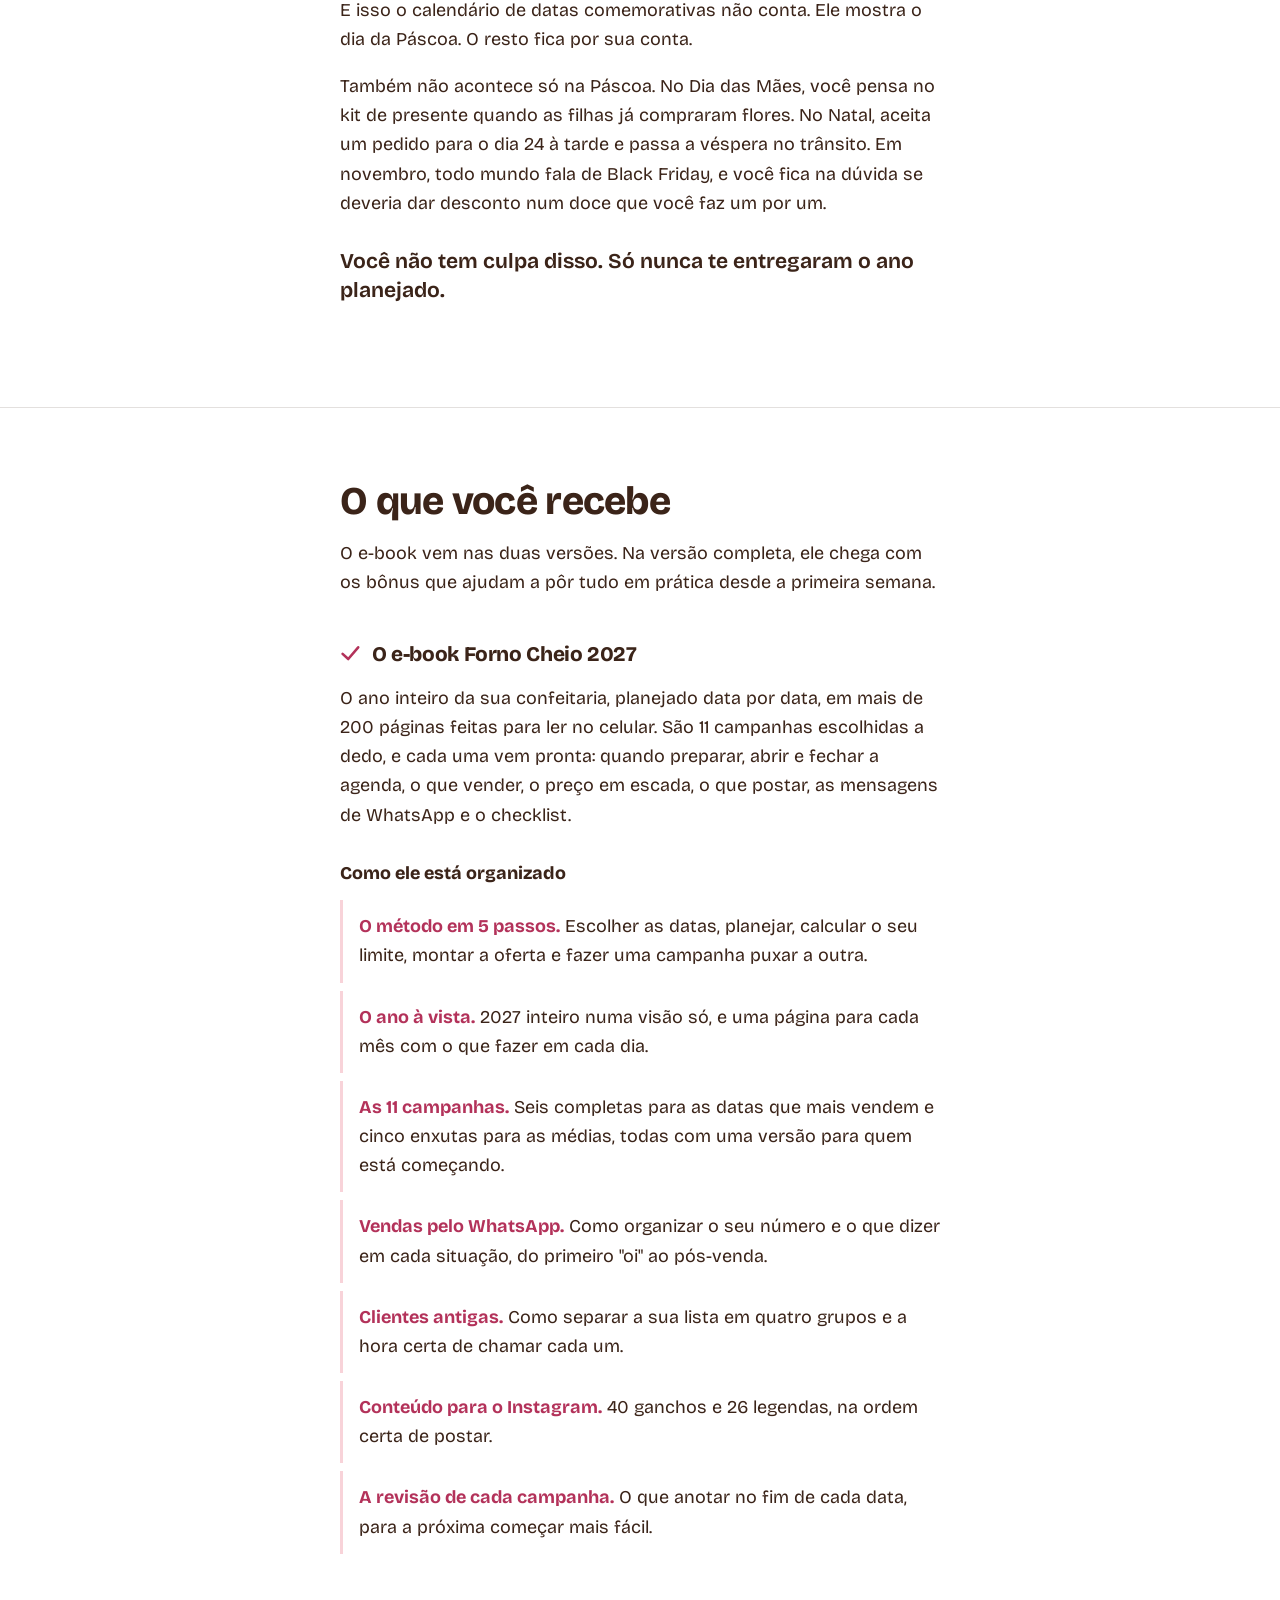
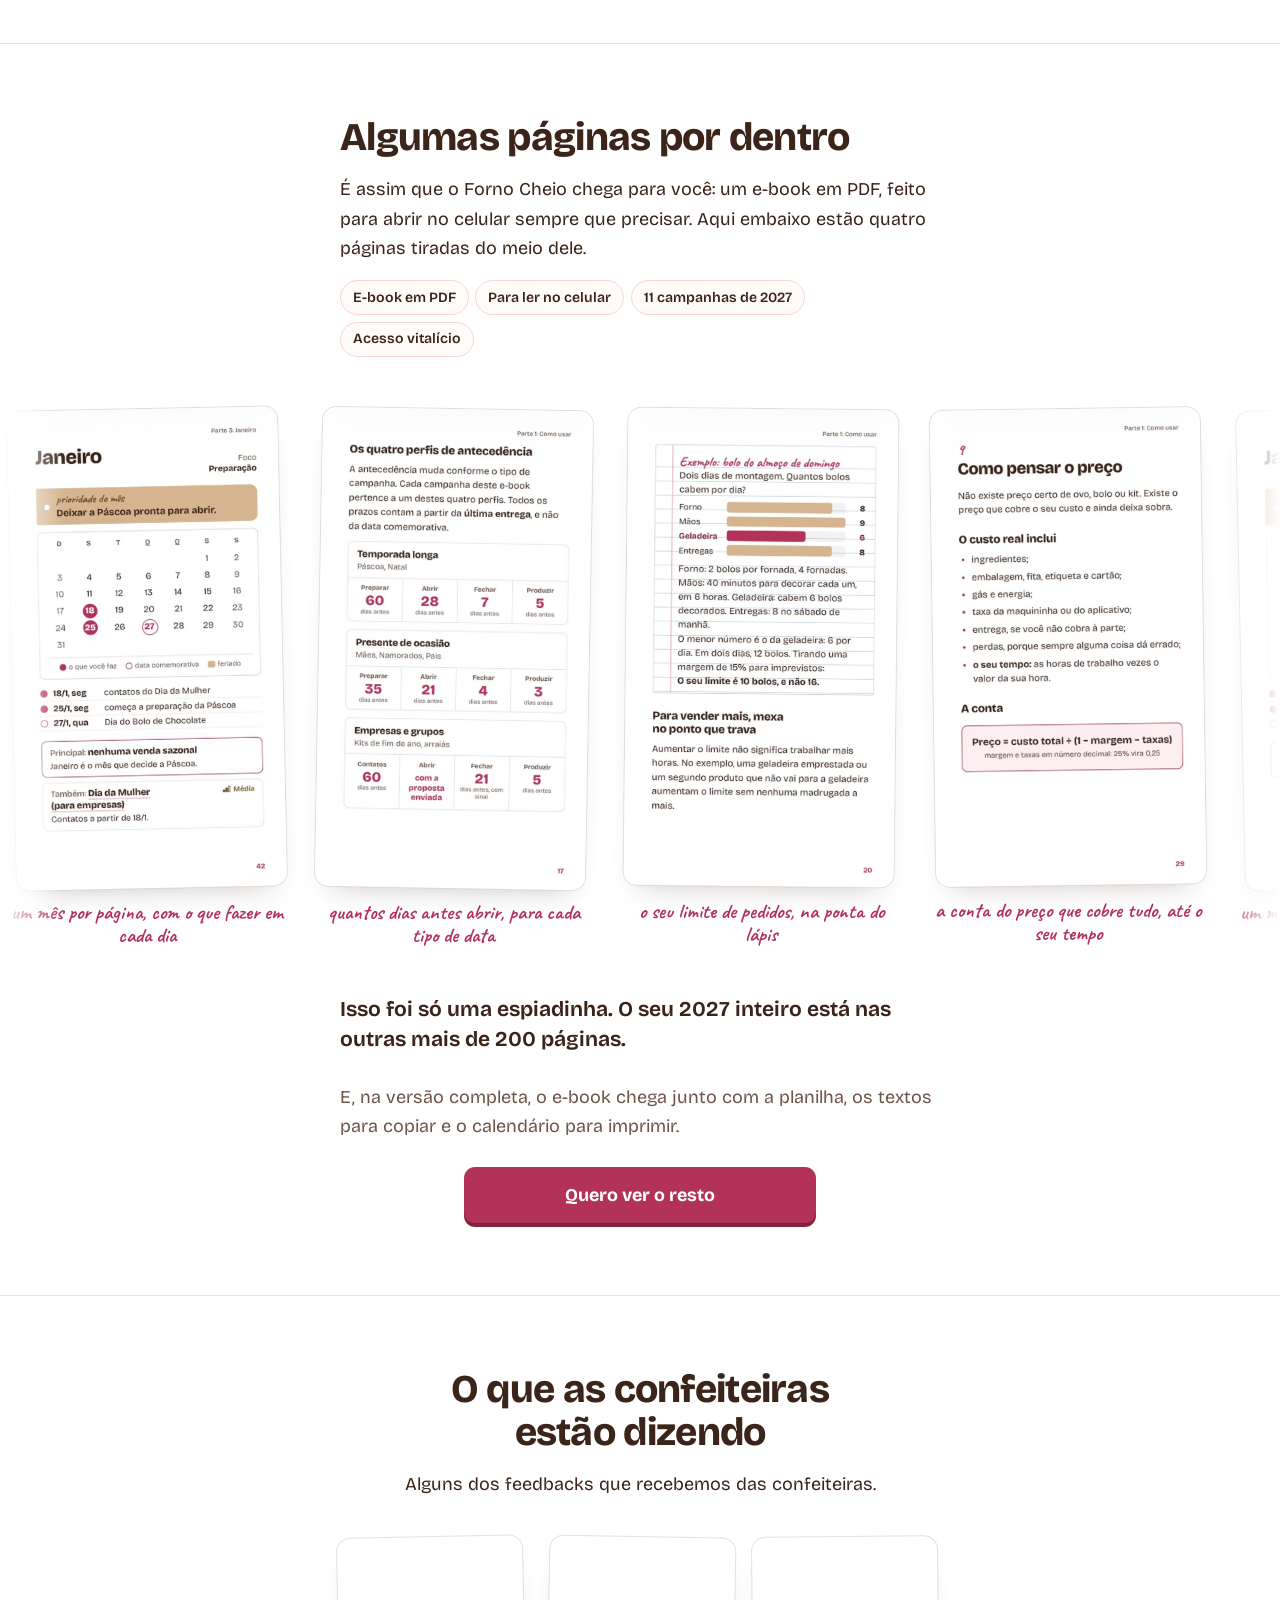
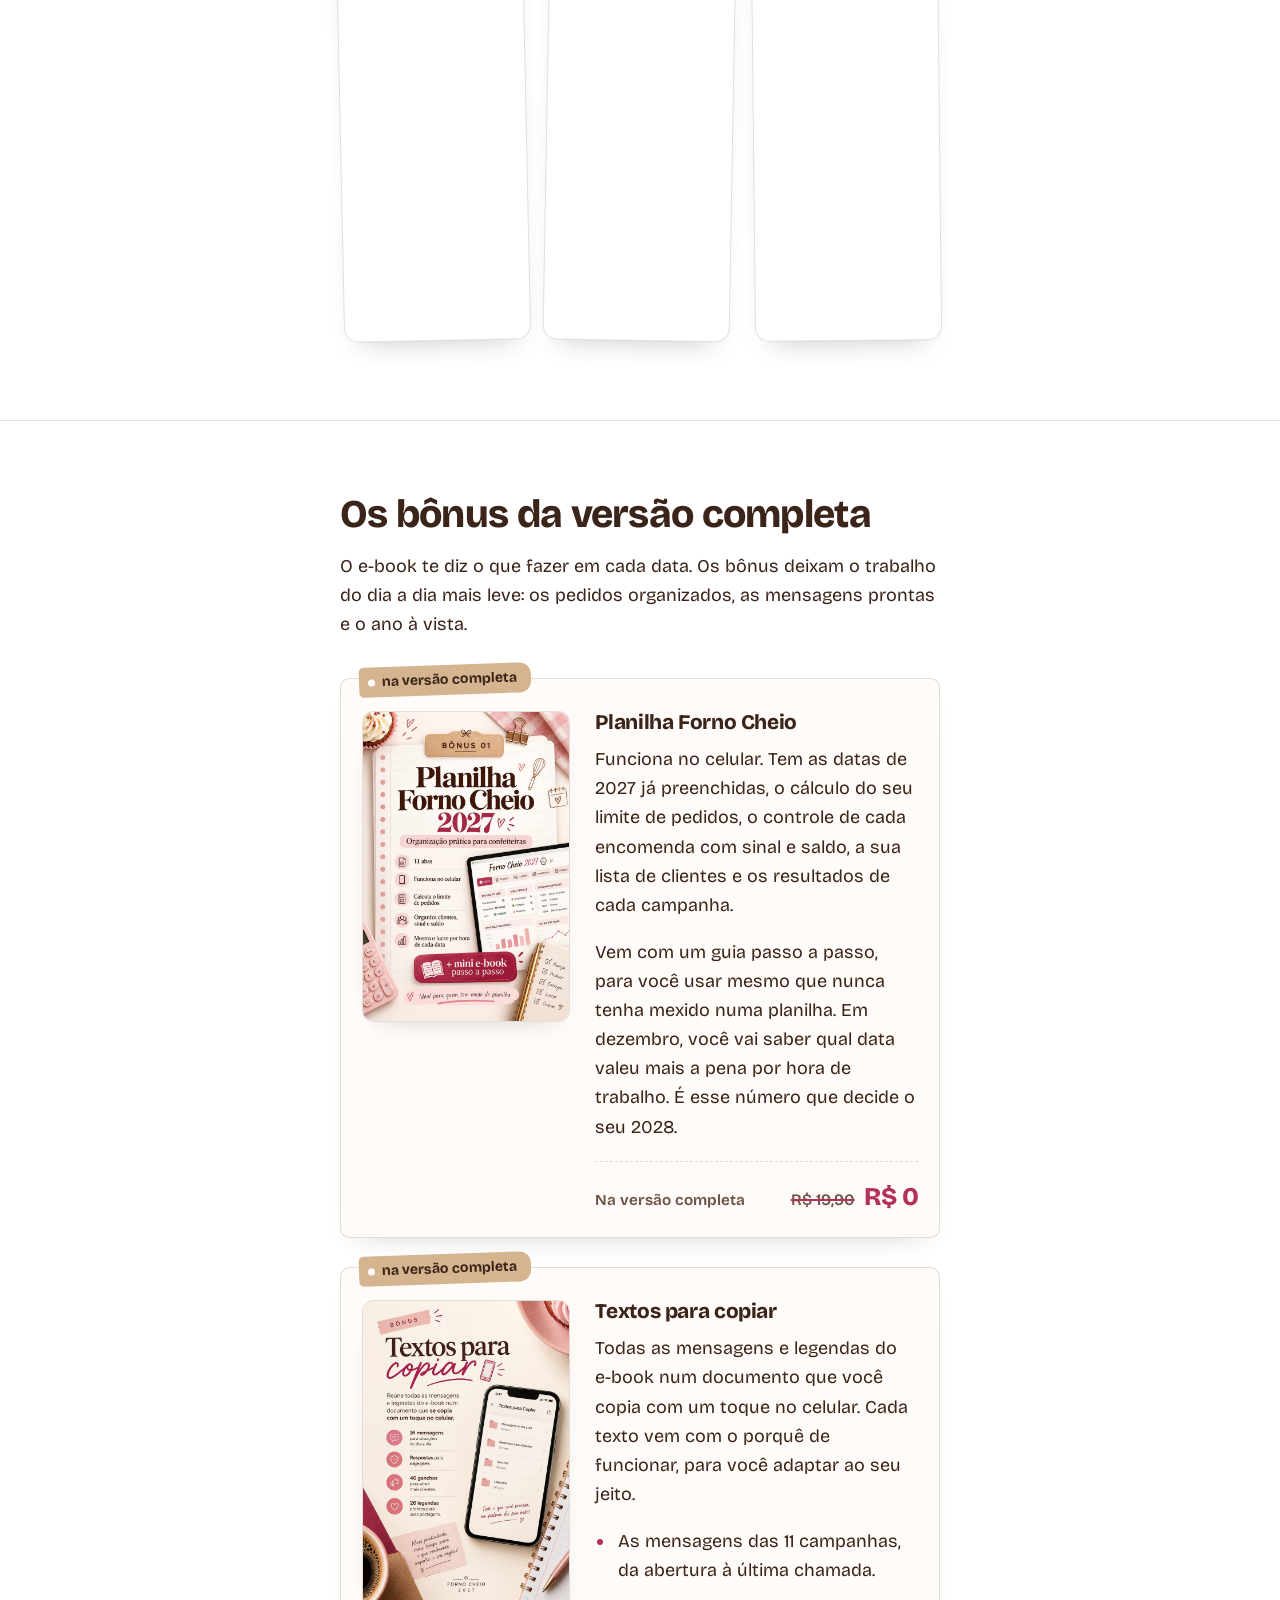
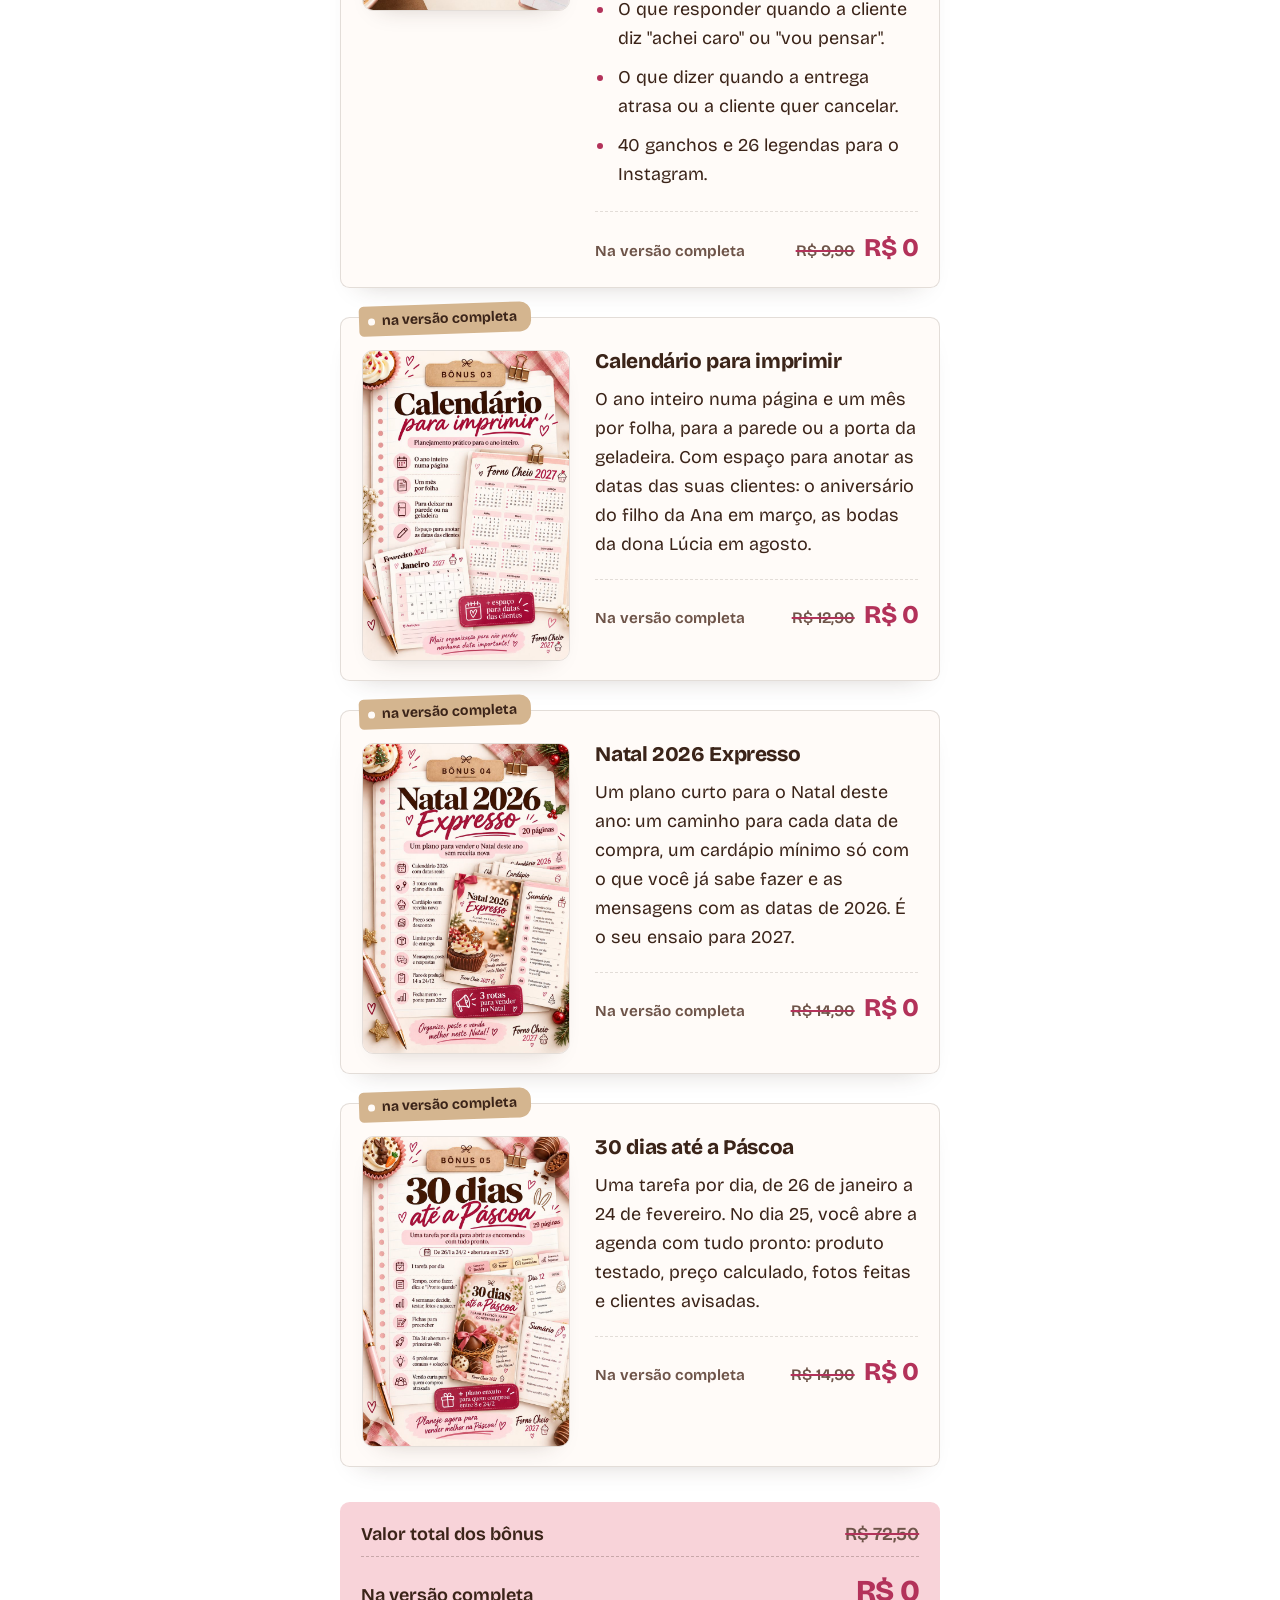
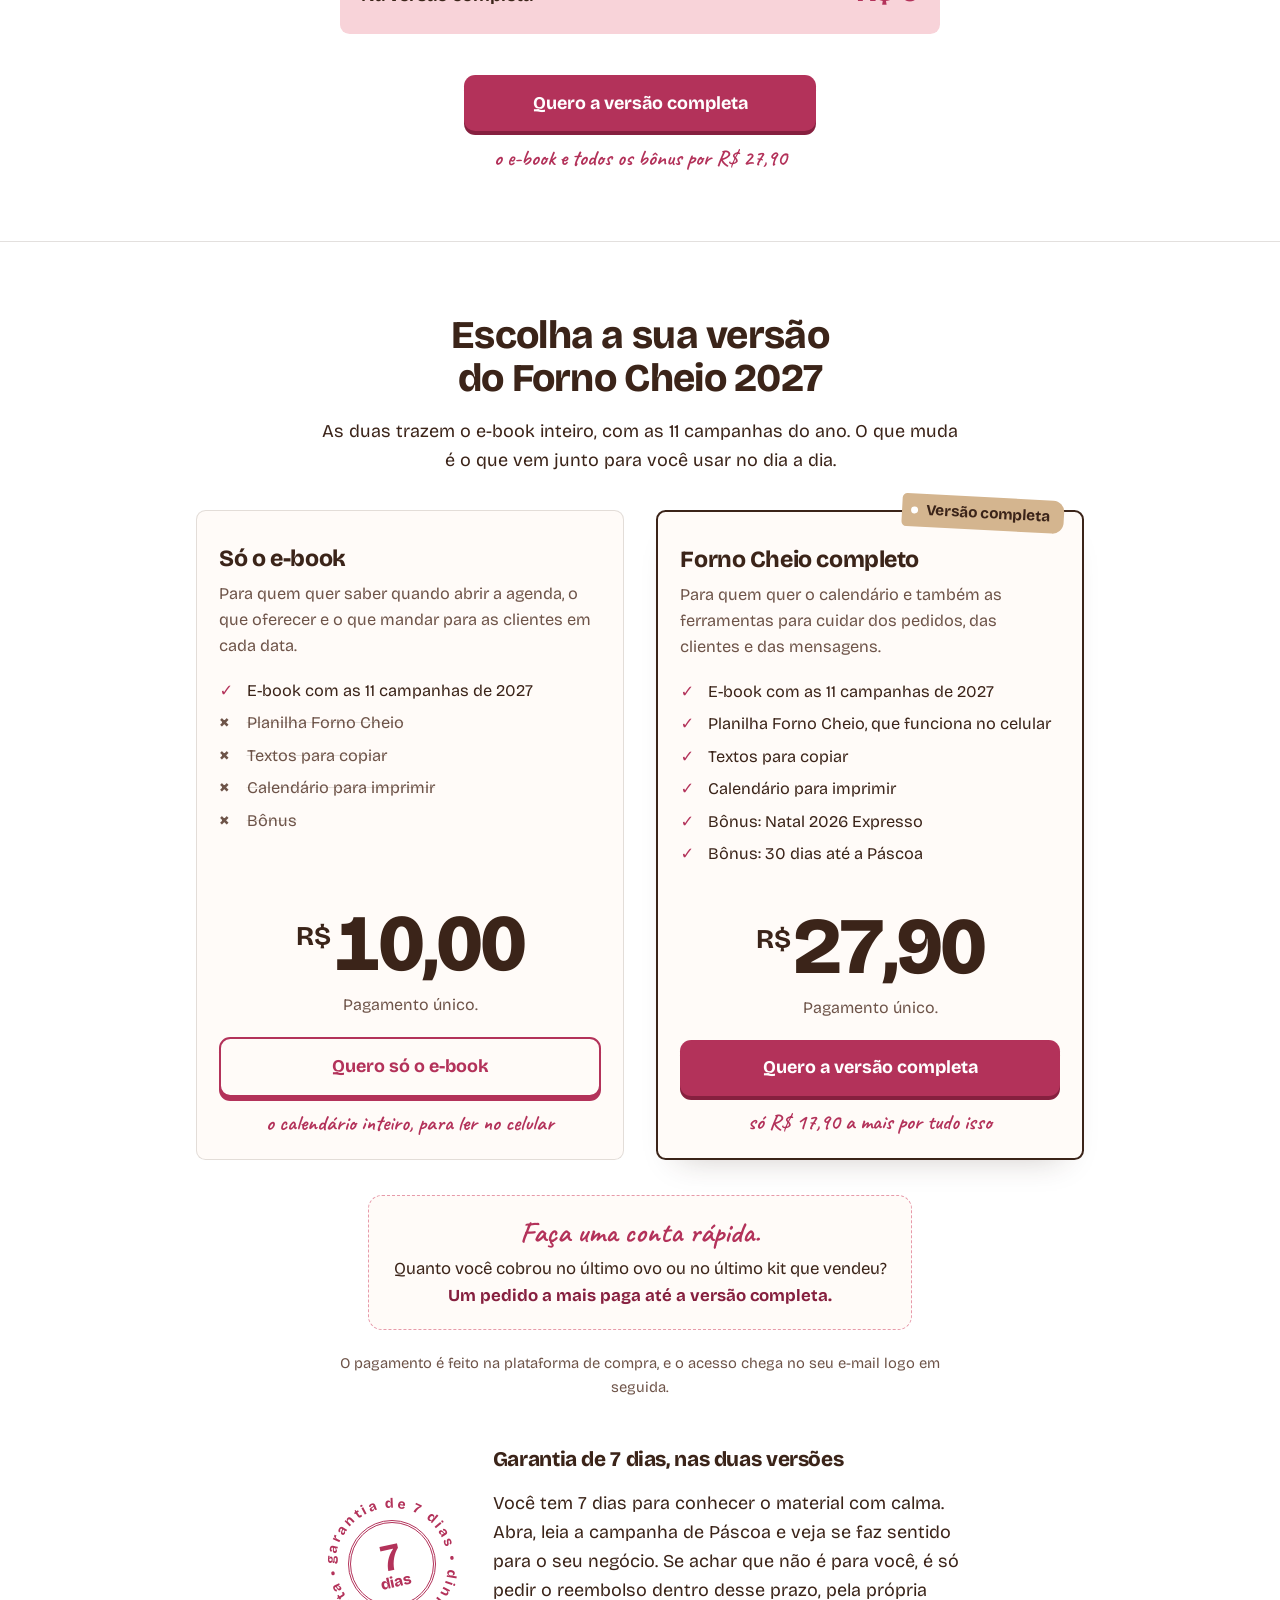
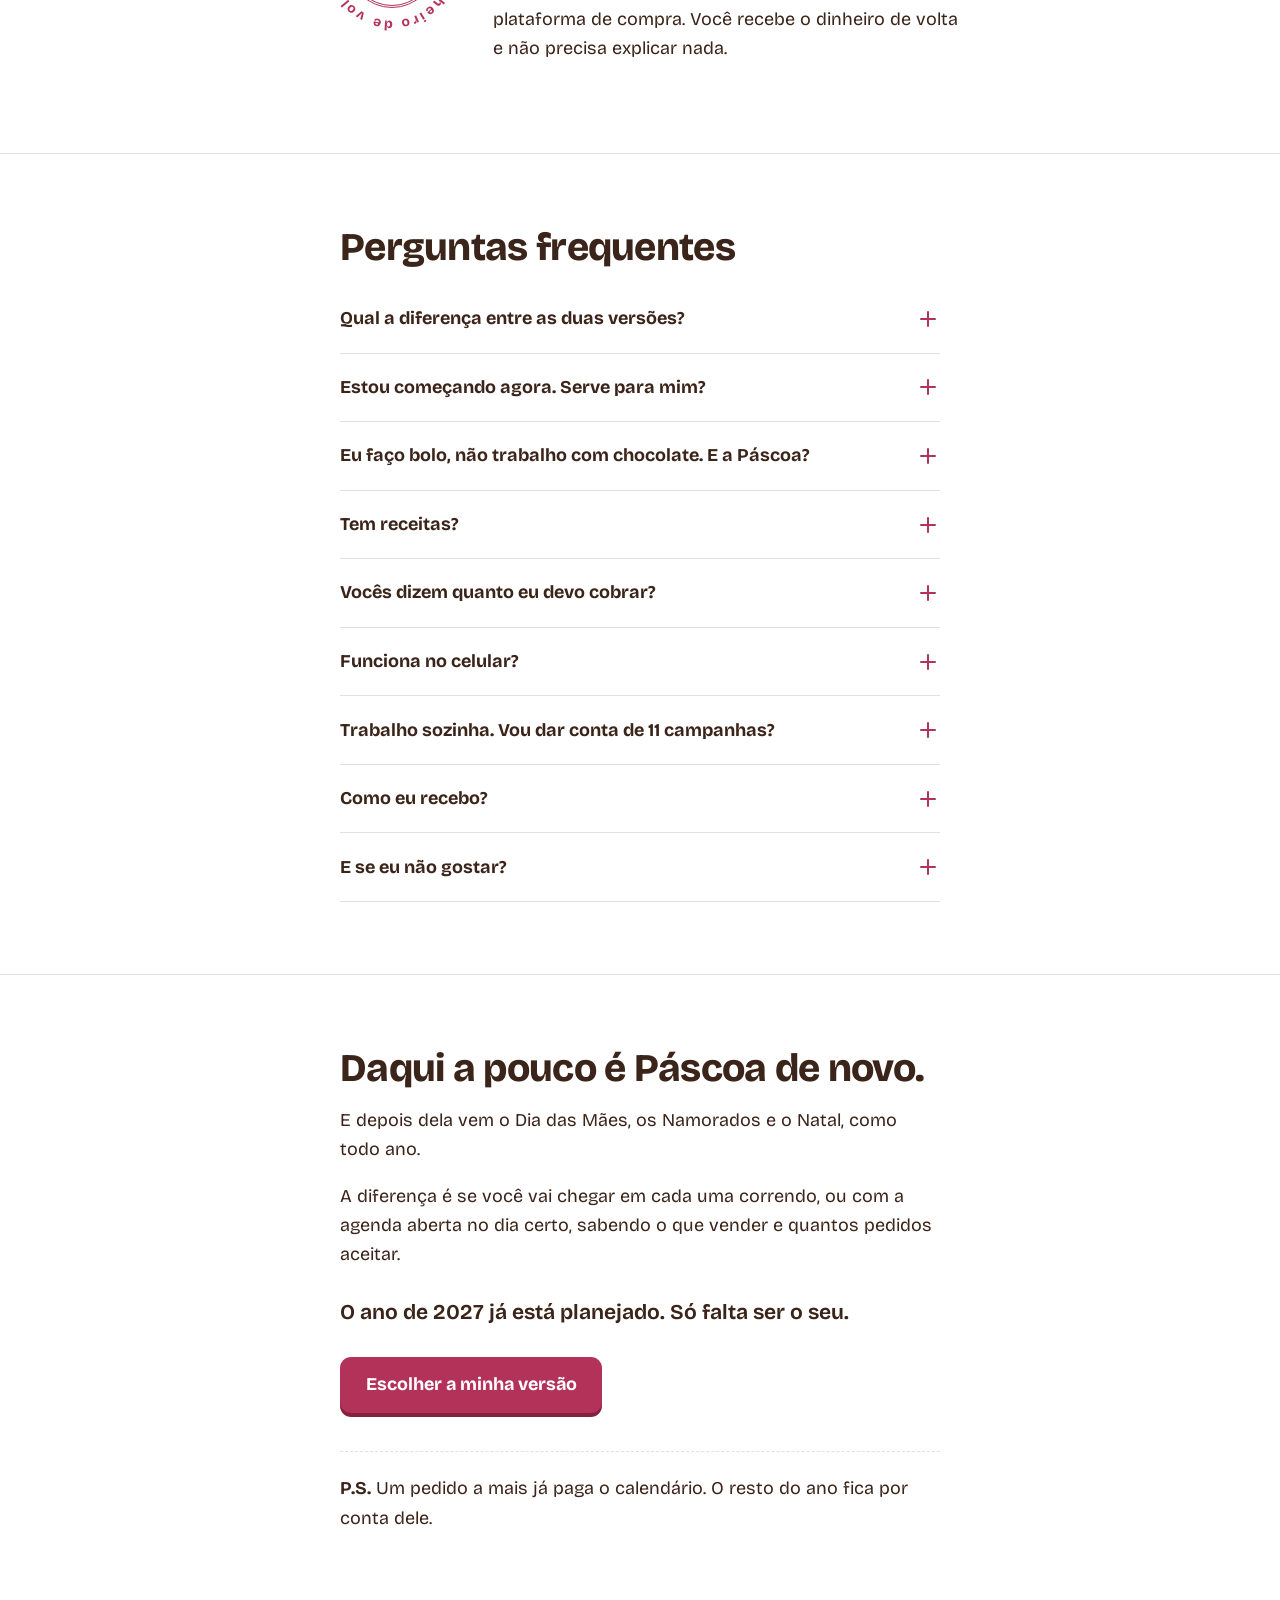
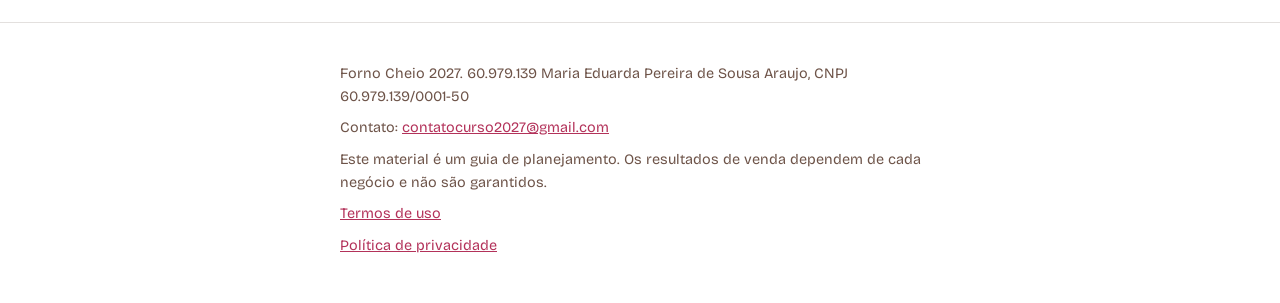
==== commit bcddfbb1: "Add files via upload" ====
--- a/index.html
+++ b/index.html
@@ -7,7 +7,7 @@
 <meta name="description" content="As datas que realmente trazem pedidos em 2027, com o dia de abrir a agenda, o que oferecer e as mensagens prontas para mandar às suas clientes. A partir de R$ 10.">
 <meta property="og:title" content="Forno Cheio 2027 | O calendário de encomendas da confeiteira">
 <meta property="og:description" content="Em 2027, a Páscoa cai em 28 de março. Suas encomendas precisam abrir em fevereiro.">
-<meta property="og:image" content="https://forno-cheio-2027.vercel.app/img/heroi-mockup-compartilhar.jpg">
+<meta property="og:image" content="https://forno-cheio-2027.vercel.app/img/heroi-mockup.png">
 <meta name="theme-color" content="#FFFFFF">
 <link rel="preconnect" href="https://fonts.googleapis.com">
 <link rel="preconnect" href="https://fonts.gstatic.com" crossorigin>
